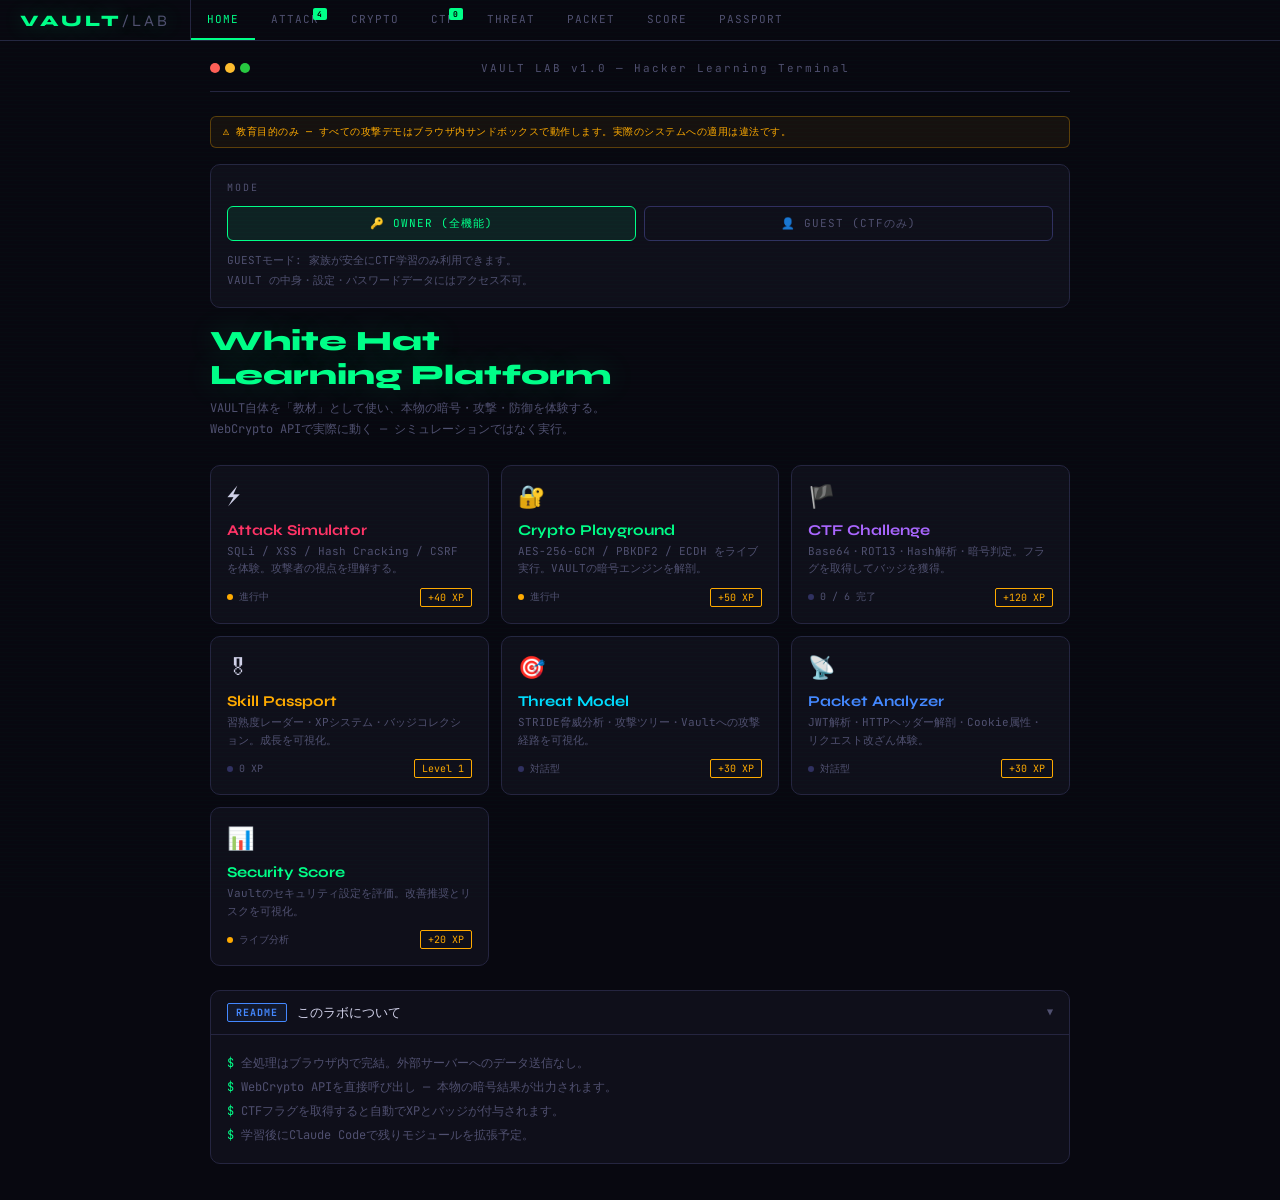
==== index.html @ 09a3bccf "fix: resolve infinite recursion in grantFlag caused by function hoisting" ====
﻿<!DOCTYPE html>
<html lang="ja">
<head>
<link rel="manifest" href="/manifest.json">
<link rel="apple-touch-icon" href="/icons/icon-192.png">
<meta charset="UTF-8">
<meta name="viewport" content="width=device-width,initial-scale=1,user-scalable=no">
<meta name="apple-mobile-web-app-capable" content="yes">
<meta name="apple-mobile-web-app-status-bar-style" content="black-translucent">
<meta name="theme-color" content="#080810">
<link rel="preconnect" href="https://fonts.googleapis.com">
<link href="https://fonts.googleapis.com/css2?family=JetBrains+Mono:wght@300;400;500;700&family=Syne:wght@400;700;800&display=swap" rel="stylesheet">
<title>VAULT LAB</title>
<style>
/* ── RESET & VARS ── */
:root{
  --bg:#080810;--surface:#0f0f1a;--surface2:#151525;--surface3:#1c1c30;
  --border:#252540;--border2:#303060;
  --green:#00ff88;--green2:#00cc66;--green-dim:rgba(0,255,136,.08);
  --red:#ff3366;--red2:#cc2244;--red-dim:rgba(255,51,102,.08);
  --amber:#ffaa00;--amber-dim:rgba(255,170,0,.08);
  --blue:#4488ff;--blue-dim:rgba(68,136,255,.08);
  --purple:#aa66ff;--purple-dim:rgba(170,102,255,.08);
  --cyan:#00ddff;--cyan-dim:rgba(0,221,255,.08);
  --text:#d0d0e8;--muted:#505070;--dim:#303050;
  --mono:'JetBrains Mono',monospace;--display:'Syne',sans-serif;
  --r:6px;--r2:10px;
}
*{box-sizing:border-box;margin:0;padding:0;-webkit-tap-highlight-color:transparent}
html{scroll-behavior:smooth}
body{background:var(--bg);color:var(--text);font-family:var(--mono);font-size:13px;min-height:100vh;overflow-x:hidden}

/* scanline overlay */
body::after{content:'';position:fixed;inset:0;background:repeating-linear-gradient(0deg,transparent,transparent 3px,rgba(0,255,136,.015) 3px,rgba(0,255,136,.015) 4px);pointer-events:none;z-index:9998}

/* ── NAV ── */
.nav{display:flex;align-items:center;gap:0;padding:0;border-bottom:1px solid var(--border);position:sticky;top:0;background:var(--bg);z-index:100;overflow-x:auto}
.nav-logo{font-family:var(--display);font-size:16px;font-weight:800;color:var(--green);letter-spacing:3px;padding:0 20px;white-space:nowrap;text-shadow:0 0 20px rgba(0,255,136,.3)}
.nav-sep{width:1px;height:40px;background:var(--border);flex-shrink:0}
.nav-tab{padding:12px 16px;font-family:var(--mono);font-size:11px;letter-spacing:1px;color:var(--muted);border:none;background:none;cursor:pointer;white-space:nowrap;border-bottom:2px solid transparent;transition:all .2s;position:relative}
.nav-tab:hover{color:var(--text)}
.nav-tab.active{color:var(--green);border-bottom-color:var(--green)}
.nav-tab .badge{position:absolute;top:8px;right:8px;background:var(--green);color:#000;font-size:8px;padding:1px 4px;border-radius:2px;font-weight:700}

/* ── LAYOUT ── */
.page{display:none;min-height:calc(100vh - 41px);animation:fadeIn .2s ease}
.page.active{display:block}
@keyframes fadeIn{from{opacity:0;transform:translateY(6px)}to{opacity:1;transform:translateY(0)}}
.container{max-width:900px;margin:0 auto;padding:20px}

/* ── TERMINAL HEADER ── */
.term-header{display:flex;align-items:center;gap:10px;margin-bottom:24px;padding-bottom:16px;border-bottom:1px solid var(--border)}
.term-dots{display:flex;gap:5px}.term-dots span{width:10px;height:10px;border-radius:50%}
.term-dots .r{background:#ff5f57}.term-dots .y{background:#febc2e}.term-dots .g{background:#28c840}
.term-title{font-size:11px;color:var(--muted);letter-spacing:2px;flex:1;text-align:center}

/* ── MODULE CARD ── */
.mod-grid{display:grid;grid-template-columns:repeat(auto-fit,minmax(260px,1fr));gap:12px;margin-bottom:24px}
.mod-card{background:var(--surface);border:1px solid var(--border);border-radius:var(--r2);padding:16px;cursor:pointer;transition:all .25s;position:relative;overflow:hidden}
.mod-card::before{content:'';position:absolute;inset:0;opacity:0;transition:opacity .25s}
.mod-card:hover{border-color:var(--border2);transform:translateY(-1px)}
.mod-card:hover::before{opacity:1}
.mod-card.green::before{background:var(--green-dim)}
.mod-card.red::before{background:var(--red-dim)}
.mod-card.amber::before{background:var(--amber-dim)}
.mod-card.blue::before{background:var(--blue-dim)}
.mod-card.purple::before{background:var(--purple-dim)}
.mod-card.cyan::before{background:var(--cyan-dim)}
.mod-card-icon{font-size:22px;margin-bottom:10px}
.mod-card-title{font-family:var(--display);font-size:15px;font-weight:700;margin-bottom:4px}
.mod-card.green .mod-card-title{color:var(--green)}
.mod-card.red .mod-card-title{color:var(--red)}
.mod-card.amber .mod-card-title{color:var(--amber)}
.mod-card.blue .mod-card-title{color:var(--blue)}
.mod-card.purple .mod-card-title{color:var(--purple)}
.mod-card.cyan .mod-card-title{color:var(--cyan)}
.mod-card-sub{font-size:11px;color:var(--muted);line-height:1.6}
.mod-status{display:flex;align-items:center;gap:6px;margin-top:10px;font-size:10px;color:var(--muted)}
.mod-dot{width:6px;height:6px;border-radius:50%;background:var(--border2)}
.mod-dot.done{background:var(--green);box-shadow:0 0 6px var(--green)}
.mod-dot.active{background:var(--amber);animation:blink 1s infinite}
@keyframes blink{0%,100%{opacity:1}50%{opacity:.3}}
.xp-badge{margin-left:auto;font-size:10px;color:var(--amber);border:1px solid var(--amber);padding:2px 7px;border-radius:2px}

/* ── SECTION ── */
.section{background:var(--surface);border:1px solid var(--border);border-radius:var(--r2);margin-bottom:16px;overflow:hidden}
.section-header{padding:12px 16px;border-bottom:1px solid var(--border);display:flex;align-items:center;gap:10px;cursor:pointer;user-select:none}
.section-tag{font-size:10px;padding:2px 8px;border-radius:2px;letter-spacing:1px;font-weight:700}
.tag-attack{background:var(--red-dim);color:var(--red);border:1px solid var(--red)}
.tag-crypto{background:var(--green-dim);color:var(--green);border:1px solid var(--green)}
.tag-ctf{background:var(--purple-dim);color:var(--purple);border:1px solid var(--purple)}
.tag-info{background:var(--blue-dim);color:var(--blue);border:1px solid var(--blue)}
.section-title{font-size:13px;font-weight:500;flex:1}
.section-arrow{color:var(--muted);transition:transform .2s;font-size:10px}
.section-body{padding:16px;display:none}
.section-body.open{display:block}

/* ── INPUTS ── */
.field{margin-bottom:14px}
.field label{display:block;font-size:10px;color:var(--muted);letter-spacing:2px;margin-bottom:6px}
input[type=text],input[type=password],textarea,select{
  width:100%;background:var(--surface2);border:1px solid var(--border);border-radius:var(--r);
  color:var(--text);font-family:var(--mono);font-size:12px;padding:10px 12px;outline:none;
  transition:border-color .2s;-webkit-appearance:none;resize:vertical
}
input:focus,textarea:focus,select:focus{border-color:var(--green)}
input[type=range]{width:100%;-webkit-appearance:none;height:3px;background:var(--border2);border-radius:2px;outline:none;cursor:pointer}
input[type=range]::-webkit-slider-thumb{-webkit-appearance:none;width:14px;height:14px;background:var(--green);border-radius:50%;cursor:pointer;box-shadow:0 0 6px rgba(0,255,136,.4)}

/* ── BUTTONS ── */
.btn{display:inline-flex;align-items:center;gap:7px;padding:9px 16px;border:1px solid;border-radius:var(--r);font-family:var(--mono);font-size:11px;letter-spacing:1px;cursor:pointer;transition:all .2s;white-space:nowrap}
.btn:active{transform:scale(.97)}
.btn-green{background:var(--green-dim);border-color:var(--green);color:var(--green)}
.btn-green:hover{background:var(--green);color:#000}
.btn-red{background:var(--red-dim);border-color:var(--red);color:var(--red)}
.btn-red:hover{background:var(--red);color:#fff}
.btn-amber{background:var(--amber-dim);border-color:var(--amber);color:var(--amber)}
.btn-amber:hover{background:var(--amber);color:#000}
.btn-blue{background:var(--blue-dim);border-color:var(--blue);color:var(--blue)}
.btn-blue:hover{background:var(--blue);color:#fff}
.btn-purple{background:var(--purple-dim);border-color:var(--purple);color:var(--purple)}
.btn-purple:hover{background:var(--purple);color:#fff}
.btn-ghost{background:none;border-color:var(--border2);color:var(--muted)}
.btn-ghost:hover{border-color:var(--text);color:var(--text)}
.btn-row{display:flex;gap:8px;flex-wrap:wrap;margin-top:12px}

/* ── OUTPUT TERMINAL ── */
.term-out{background:var(--bg);border:1px solid var(--border);border-radius:var(--r);padding:14px;font-size:12px;line-height:1.8;min-height:60px;word-break:break-all;white-space:pre-wrap}
.term-out .ok{color:var(--green)}
.term-out .err{color:var(--red)}
.term-out .warn{color:var(--amber)}
.term-out .info{color:var(--blue)}
.term-out .dim{color:var(--muted)}
.term-out .hl{color:var(--cyan)}
.cursor{display:inline-block;width:8px;height:13px;background:var(--green);animation:cur .7s infinite}
@keyframes cur{0%,49%{opacity:1}50%,100%{opacity:0}}

/* ── CODE DISPLAY ── */
.code-block{background:var(--bg);border:1px solid var(--border);border-radius:var(--r);padding:12px;font-size:11px;line-height:1.7;overflow-x:auto;position:relative}
.code-block pre{white-space:pre-wrap;word-break:break-all}
.code-copy{position:absolute;top:8px;right:8px;background:var(--surface2);border:1px solid var(--border);color:var(--muted);font-size:10px;padding:3px 8px;border-radius:3px;cursor:pointer;font-family:var(--mono)}
.code-copy:hover{color:var(--green);border-color:var(--green)}

/* ── COMPARISON ── */
.compare-grid{display:grid;grid-template-columns:1fr 1fr;gap:10px}
.compare-pane{background:var(--bg);border:1px solid var(--border);border-radius:var(--r);padding:12px}
.compare-label{font-size:10px;letter-spacing:2px;margin-bottom:8px;font-weight:700}
.pane-vuln .compare-label{color:var(--red)}
.pane-safe .compare-label{color:var(--green)}

/* ── STRENGTH BARS ── */
.strength-row{display:flex;align-items:center;gap:10px;margin:6px 0}
.strength-name{font-size:10px;color:var(--muted);width:80px;letter-spacing:1px;flex-shrink:0}
.strength-bar-bg{flex:1;height:6px;background:var(--border);border-radius:3px;overflow:hidden}
.strength-bar-fill{height:100%;border-radius:3px;transition:width .5s ease}
.strength-val{font-size:10px;width:50px;text-align:right}

/* ── PROGRESS ── */
.progress-wrap{margin:10px 0}
.progress-bg{height:4px;background:var(--border);border-radius:2px;overflow:hidden}
.progress-fill{height:100%;background:var(--green);border-radius:2px;transition:width .4s ease;box-shadow:0 0 8px rgba(0,255,136,.4)}
.progress-info{display:flex;justify-content:space-between;font-size:10px;color:var(--muted);margin-top:4px}

/* ── FLAG DISPLAY ── */
.flag-box{background:var(--green-dim);border:1px solid var(--green);border-radius:var(--r);padding:12px 16px;margin-top:12px;display:none;animation:flagPop .3s ease}
@keyframes flagPop{from{transform:scale(.95);opacity:0}to{transform:scale(1);opacity:1}}
.flag-box.show{display:flex;align-items:center;gap:10px}
.flag-icon{font-size:20px}
.flag-text{flex:1}
.flag-code{font-size:13px;color:var(--green);font-weight:700;letter-spacing:1px}
.flag-sub{font-size:10px;color:var(--muted);margin-top:2px}
.xp-pop{font-size:12px;color:var(--amber);border:1px solid var(--amber);padding:4px 10px;border-radius:var(--r);white-space:nowrap}

/* ── SKILL PASSPORT ── */
.passport{background:var(--surface);border:1px solid var(--border);border-radius:var(--r2);padding:20px}
.xp-display{display:flex;align-items:center;gap:16px;margin-bottom:20px}
.level-badge{width:56px;height:56px;border-radius:50%;background:var(--surface2);border:2px solid var(--green);display:flex;align-items:center;justify-content:center;font-size:20px;flex-shrink:0;box-shadow:0 0 16px rgba(0,255,136,.2)}
.xp-info{flex:1}
.level-name{font-family:var(--display);font-size:18px;font-weight:700;color:var(--green)}
.xp-num{font-size:11px;color:var(--muted);margin-top:2px}
.radar-container{display:flex;justify-content:center;margin:16px 0}
.badge-grid{display:grid;grid-template-columns:repeat(auto-fill,minmax(70px,1fr));gap:8px;margin-top:16px}
.badge-item{background:var(--surface2);border:1px solid var(--border);border-radius:var(--r);padding:10px 6px;text-align:center;transition:all .2s}
.badge-item.earned{border-color:var(--amber)}
.badge-item.earned:hover{background:var(--amber-dim)}
.badge-icon{font-size:20px;margin-bottom:4px;filter:grayscale(1);transition:filter .2s}
.badge-item.earned .badge-icon{filter:none}
.badge-name{font-size:9px;color:var(--muted);letter-spacing:.5px}
.badge-item.earned .badge-name{color:var(--amber)}

/* ── SLIDER ROW ── */
.slider-row{display:flex;align-items:center;gap:10px;margin:10px 0}
.slider-lbl{font-size:11px;color:var(--muted);white-space:nowrap;width:100px}
.slider-val{font-size:12px;color:var(--green);width:60px;text-align:right}

/* ── SPLIT DEMO ── */
.split-demo{display:grid;grid-template-columns:1fr 1fr;gap:10px;margin:10px 0}
.demo-pane{background:var(--bg);border:1px solid;border-radius:var(--r);padding:14px}
.demo-pane.evil{border-color:var(--red)}
.demo-pane.safe{border-color:var(--green)}
.demo-pane-title{font-size:10px;letter-spacing:2px;margin-bottom:10px;font-weight:700}
.demo-pane.evil .demo-pane-title{color:var(--red)}
.demo-pane.safe .demo-pane-title{color:var(--green)}

/* ── TABS INSIDE PAGE ── */
.inner-tabs{display:flex;gap:4px;margin-bottom:16px;border-bottom:1px solid var(--border);overflow-x:auto}
.inner-tab{padding:8px 14px;font-size:11px;letter-spacing:1px;color:var(--muted);border:none;background:none;cursor:pointer;border-bottom:2px solid transparent;white-space:nowrap}
.inner-tab.active{color:var(--green);border-bottom-color:var(--green)}
.inner-panel{display:none}
.inner-panel.active{display:block;animation:fadeIn .15s ease}

/* ── MISC ── */
.warn-banner{background:rgba(255,170,0,.06);border:1px solid rgba(255,170,0,.3);border-radius:var(--r);padding:8px 12px;font-size:10px;color:var(--amber);letter-spacing:.5px;margin-bottom:16px}
.divider{height:1px;background:var(--border);margin:16px 0}
.mono-val{font-family:var(--mono);font-size:11px;color:var(--cyan);background:var(--surface2);border:1px solid var(--border);padding:4px 8px;border-radius:3px;word-break:break-all;line-height:1.6}
.label-row{display:flex;align-items:baseline;gap:8px;margin:6px 0}
.label-key{font-size:10px;color:var(--muted);width:100px;flex-shrink:0;letter-spacing:1px}
.label-val{flex:1}
@media(max-width:600px){
  .compare-grid,.split-demo{grid-template-columns:1fr}
  .mod-grid{grid-template-columns:1fr}
  .nav-logo{font-size:14px;padding:0 12px}
  .nav-tab{padding:12px 10px;font-size:10px}
}


/* ── BOTTOM NAV (Mobile-first, TASK 2) ── */
:root{
  --nav-h: 56px;
  --bottom-nav-h: calc(56px + env(safe-area-inset-bottom));
}
body { padding-bottom: var(--bottom-nav-h); }

/* Top nav: hidden on mobile, shown on desktop */
.top-nav{
  display:none;
}
@media(min-width:700px){
  .top-nav{
    display:flex;align-items:center;gap:0;padding:0;
    border-bottom:1px solid var(--border);
    position:sticky;top:0;background:var(--bg);z-index:100;overflow-x:auto;
  }
  body { padding-bottom: 0; }
  .bottom-nav { display:none !important; }
}

/* Bottom nav: always visible on mobile */
.bottom-nav{
  position:fixed;bottom:0;left:0;right:0;
  background:var(--surface);
  border-top:1px solid var(--border);
  display:flex;align-items:stretch;
  height:var(--bottom-nav-h);
  padding-bottom:env(safe-area-inset-bottom);
  z-index:200;
  -webkit-backdrop-filter:blur(12px);
  backdrop-filter:blur(12px);
}
.bottom-nav-item{
  flex:1;display:flex;flex-direction:column;align-items:center;
  justify-content:center;gap:2px;
  border:none;background:none;cursor:pointer;
  color:var(--muted);font-family:var(--mono);font-size:8.5px;
  letter-spacing:.5px;padding:6px 2px;
  transition:color .18s;position:relative;
  -webkit-tap-highlight-color:transparent;
  min-width:0;
}
.bottom-nav-item .bni-icon{font-size:18px;line-height:1;transition:transform .18s}
.bottom-nav-item.active{color:var(--green)}
.bottom-nav-item.active .bni-icon{transform:scale(1.15)}
.bottom-nav-item .bni-badge{
  position:absolute;top:4px;right:calc(50% - 14px);
  background:var(--green);color:#000;font-size:7px;font-weight:700;
  padding:1px 3px;border-radius:2px;display:none;
}
.bottom-nav-item .bni-badge.show{display:block}
/* Active indicator bar on top of item */
.bottom-nav-item::before{
  content:'';position:absolute;top:0;left:20%;right:20%;
  height:2px;background:var(--green);border-radius:0 0 2px 2px;
  transform:scaleX(0);transition:transform .18s;
}
.bottom-nav-item.active::before{transform:scaleX(1)}

/* page needs top padding adjustment */
.page{min-height:calc(100vh - var(--bottom-nav-h));}
@media(min-width:700px){
  .page{min-height:calc(100vh - 41px);}
}

/* Swipe hint shimmer on first load */
@keyframes swipeHint{
  0%{transform:translateX(0);opacity:.7}
  50%{transform:translateX(-6px);opacity:1}
  100%{transform:translateX(0);opacity:.7}
}
</style>
</head>

<body>

<!-- TOP NAV (desktop) -->
<nav class="top-nav" id="top-nav">
  <div class="nav-logo">VAULT<span style="color:var(--muted);font-weight:400">/LAB</span></div>
  <div class="nav-sep" style="width:1px;height:40px;background:var(--border);flex-shrink:0"></div>
  <button class="nav-tab active" onclick="gotoPage('home',this)">HOME</button>
  <button class="nav-tab" onclick="gotoPage('attack',this)">ATTACK<span class="badge">4</span></button>
  <button class="nav-tab" onclick="gotoPage('crypto',this)">CRYPTO</button>
  <button class="nav-tab" onclick="gotoPage('ctf',this)">CTF<span class="badge" id="ctf-badge-count-top">0</span></button>
  <button class="nav-tab" onclick="gotoPage('threat',this)">THREAT</button>
  <button class="nav-tab" onclick="gotoPage('packet',this)">PACKET</button>
  <button class="nav-tab" onclick="gotoPage('dashboard',this)">SCORE</button>
  <button class="nav-tab" onclick="gotoPage('passport',this)">PASSPORT</button>
</nav>

<!-- PAGES (all lab pages) -->

<!-- ═══════════ HOME ═══════════ -->
<div class="page active" id="page-home">
<div class="container">
  <div class="term-header"><div class="term-dots"><span class="r"></span><span class="y"></span><span class="g"></span></div><span class="term-title">VAULT LAB v1.0 — Hacker Learning Terminal</span></div>
  <div class="warn-banner">⚠ 教育目的のみ — すべての攻撃デモはブラウザ内サンドボックスで動作します。実際のシステムへの適用は違法です。</div>

  <div style="margin-bottom:24px">
    <div style="font-family:var(--display);font-size:28px;font-weight:800;color:var(--green);margin-bottom:6px;text-shadow:0 0 30px rgba(0,255,136,.2)">White Hat<br>Learning Platform</div>
    <div style="font-size:12px;color:var(--muted);line-height:1.8">VAULT自体を「教材」として使い、本物の暗号・攻撃・防御を体験する。<br>WebCrypto APIで実際に動く — シミュレーションではなく実行。</div>
  </div>

  <div class="mod-grid">
    <div class="mod-card red" onclick="showPage('attack',document.querySelector('[onclick*=attack]'))">
      <div class="mod-card-icon">⚡</div>
      <div class="mod-card-title">Attack Simulator</div>
      <div class="mod-card-sub">SQLi / XSS / Hash Cracking / CSRF を体験。攻撃者の視点を理解する。</div>
      <div class="mod-status"><div class="mod-dot active"></div>進行中 <div class="xp-badge">+40 XP</div></div>
    </div>
    <div class="mod-card green" onclick="showPage('crypto',document.querySelector('[onclick*=crypto]'))">
      <div class="mod-card-icon">🔐</div>
      <div class="mod-card-title">Crypto Playground</div>
      <div class="mod-card-sub">AES-256-GCM / PBKDF2 / ECDH をライブ実行。VAULTの暗号エンジンを解剖。</div>
      <div class="mod-status"><div class="mod-dot active"></div>進行中 <div class="xp-badge">+50 XP</div></div>
    </div>
    <div class="mod-card purple" onclick="showPage('ctf',document.querySelector('[onclick*=ctf]'))">
      <div class="mod-card-icon">🏴</div>
      <div class="mod-card-title">CTF Challenge</div>
      <div class="mod-card-sub">Base64・ROT13・Hash解析・暗号判定。フラグを取得してバッジを獲得。</div>
      <div class="mod-status"><div class="mod-dot"></div><span id="home-ctf-status">0 / 6 完了</span><div class="xp-badge">+120 XP</div></div>
    </div>
    <div class="mod-card amber" onclick="showPage('passport',document.querySelector('[onclick*=passport]'))">
      <div class="mod-card-icon">🎖</div>
      <div class="mod-card-title">Skill Passport</div>
      <div class="mod-card-sub">習熟度レーダー・XPシステム・バッジコレクション。成長を可視化。</div>
      <div class="mod-status"><div class="mod-dot"></div><span id="home-xp">0 XP</span><div class="xp-badge">Level <span id="home-level">1</span></div></div>
    </div>
    <div class="mod-card cyan" onclick="showPage('threat',document.querySelector('[onclick*=threat]'))">
      <div class="mod-card-icon">🎯</div>
      <div class="mod-card-title">Threat Model</div>
      <div class="mod-card-sub">STRIDE脅威分析・攻撃ツリー・Vaultへの攻撃経路を可視化。</div>
      <div class="mod-status"><div class="mod-dot"></div>対話型<div class="xp-badge">+30 XP</div></div>
    </div>
    <div class="mod-card blue" onclick="showPage('packet',document.querySelector('[onclick*=packet]'))">
      <div class="mod-card-icon">📡</div>
      <div class="mod-card-title">Packet Analyzer</div>
      <div class="mod-card-sub">JWT解析・HTTPヘッダー解剖・Cookie属性・リクエスト改ざん体験。</div>
      <div class="mod-status"><div class="mod-dot"></div>対話型<div class="xp-badge">+30 XP</div></div>
    </div>
    <div class="mod-card green" onclick="showPage('dashboard',document.querySelector('[onclick*=dashboard]'))">
      <div class="mod-card-icon">📊</div>
      <div class="mod-card-title">Security Score</div>
      <div class="mod-card-sub">Vaultのセキュリティ設定を評価。改善推奨とリスクを可視化。</div>
      <div class="mod-status"><div class="mod-dot active"></div>ライブ分析<div class="xp-badge">+20 XP</div></div>
    </div>
  </div>

  <div class="section">
    <div class="section-header" onclick="toggleSection(this)">
      <span class="section-tag tag-info">README</span>
      <span class="section-title">このラボについて</span>
      <span class="section-arrow">▼</span>
    </div>
    <div class="section-body open" style="display:block">
      <div style="font-size:12px;color:var(--muted);line-height:2">
        <span style="color:var(--green)">$</span> 全処理はブラウザ内で完結。外部サーバーへのデータ送信なし。<br>
        <span style="color:var(--green)">$</span> WebCrypto APIを直接呼び出し — 本物の暗号結果が出力されます。<br>
        <span style="color:var(--green)">$</span> CTFフラグを取得すると自動でXPとバッジが付与されます。<br>
        <span style="color:var(--green)">$</span> 学習後にClaude Codeで残りモジュールを拡張予定。
      </div>
    </div>
  </div>
</div>
</div>

<!-- ═══════════ ATTACK SIMULATOR ═══════════ -->
<div class="page" id="page-attack">
<div class="container">
  <div class="term-header"><div class="term-dots"><span class="r"></span><span class="y"></span><span class="g"></span></div><span class="term-title">Attack Simulator — 攻撃者の視点を体験する</span></div>
  <div class="warn-banner">⚠ 教育目的のみ。ブラウザ内サンドボックスで動作。実際のシステムへの適用は違法です。</div>

  <div class="inner-tabs">
    <button class="inner-tab active" onclick="switchInner('attack','sqli',this)">① SQLi</button>
    <button class="inner-tab" onclick="switchInner('attack','xss',this)">② XSS</button>
    <button class="inner-tab" onclick="switchInner('attack','hash',this)">③ Hash Crack</button>
    <button class="inner-tab" onclick="switchInner('attack','csrf',this)">④ CSRF</button>
  </div>

  <!-- SQLi -->
  <div class="inner-panel active" id="attack-sqli">
    <div class="section">
      <div class="section-header" onclick="toggleSection(this)">
        <span class="section-tag tag-attack">SQLi</span>
        <span class="section-title">SQL インジェクション体験</span>
        <span class="section-arrow">▼</span>
      </div>
      <div class="section-body open" style="display:block">
        <div style="font-size:11px;color:var(--muted);margin-bottom:14px;line-height:1.8">
          脆弱なログインフォーム。ユーザー名に特殊な文字列を入力するとSQLクエリを操作できます。<br>
          試してみる: <code style="color:var(--red)">admin' --</code> または <code style="color:var(--red)">' OR '1'='1</code>
        </div>
        <div class="compare-grid">
          <div>
            <div class="field"><label>USERNAME</label><input type="text" id="sqli-user" placeholder="admin" oninput="updateSqliQuery()"></div>
            <div class="field"><label>PASSWORD</label><input type="password" id="sqli-pass" placeholder="password" oninput="updateSqliQuery()"></div>
            <div class="btn-row">
              <button class="btn btn-red" onclick="sqliLogin()">→ ログイン試行</button>
              <button class="btn btn-ghost" onclick="sqliReset()">RESET</button>
            </div>
          </div>
          <div>
            <div class="field"><label>生成されるSQLクエリ（リアルタイム）</label>
            <div class="code-block"><pre id="sqli-query-display" style="color:var(--text)">SELECT * FROM users WHERE<br>  username = '<span id="sqli-q-user" style="color:var(--amber)">admin</span>'<br>  AND password = '<span id="sqli-q-pass" style="color:var(--muted)">*****</span>'</pre></div>
            </div>
          </div>
        </div>
        <div class="term-out" id="sqli-out"><span class="dim">// ログイン試行を待っています...</span></div>
        <div id="sqli-flag" class="flag-box">
          <div class="flag-icon">🏴</div>
          <div class="flag-text"><div class="flag-code">FLAG-SQLI-001</div><div class="flag-sub">SQL インジェクション基礎を習得</div></div>
          <div class="xp-pop">+20 XP</div>
        </div>
        <div class="divider"></div>
        <div style="font-size:11px;color:var(--muted);margin-bottom:10px">⬇ 防御版: プリペアドステートメント</div>
        <div class="code-block">
          <pre><span style="color:var(--blue)">// ❌ 脆弱なコード</span>
query = <span style="color:var(--red)">"SELECT * FROM users WHERE username = '" + input + "'"</span>

<span style="color:var(--green)">// ✅ 安全なコード (プリペアドステートメント)</span>
stmt = db.prepare(<span style="color:var(--green)">"SELECT * FROM users WHERE username = ?"</span>)
stmt.execute([input])  <span style="color:var(--muted)">// inputはデータとして扱われる</span></pre>
          <button class="code-copy" onclick="copyCode(this)">COPY</button>
        </div>
      </div>
    </div>
  </div>

  <!-- XSS -->
  <div class="inner-panel" id="attack-xss">
    <div class="section">
      <div class="section-header" onclick="toggleSection(this)">
        <span class="section-tag tag-attack">XSS</span>
        <span class="section-title">クロスサイトスクリプティング体験</span>
        <span class="section-arrow">▼</span>
      </div>
      <div class="section-body open" style="display:block">
        <div style="font-size:11px;color:var(--muted);margin-bottom:14px;line-height:1.8">
          コメント欄にHTMLタグやJavaScriptを入力してみましょう。<br>
          試してみる: <code style="color:var(--red)">&lt;script&gt;alert('XSS')&lt;/script&gt;</code> または <code style="color:var(--red)">&lt;img src=x onerror="alert(1)"&gt;</code>
        </div>
        <div class="compare-grid">
          <div class="compare-pane pane-vuln">
            <div class="compare-label">❌ 脆弱 (innerHTML)</div>
            <textarea id="xss-input" rows="3" placeholder="コメントを入力..." oninput="updateXss()" style="margin-bottom:8px"></textarea>
            <div style="font-size:10px;color:var(--muted);margin-bottom:6px">レンダリング結果:</div>
            <div id="xss-vuln-out" style="background:var(--bg);border:1px solid var(--red);border-radius:var(--r);padding:10px;min-height:40px;font-size:12px"></div>
          </div>
          <div class="compare-pane pane-safe">
            <div class="compare-label">✅ 安全 (textContent)</div>
            <div style="height:80px;display:flex;align-items:center;justify-content:center;color:var(--muted);font-size:11px">← 同じ入力を使用</div>
            <div style="font-size:10px;color:var(--muted);margin-bottom:6px">レンダリング結果:</div>
            <div id="xss-safe-out" style="background:var(--bg);border:1px solid var(--green);border-radius:var(--r);padding:10px;min-height:40px;font-size:12px;word-break:break-all"></div>
          </div>
        </div>
        <div class="term-out" id="xss-out" style="margin-top:12px"><span class="dim">// 入力を待っています...</span></div>
        <div id="xss-flag" class="flag-box">
          <div class="flag-icon">🏴</div>
          <div class="flag-text"><div class="flag-code">FLAG-XSS-001</div><div class="flag-sub">XSS攻撃と防御の違いを理解</div></div>
          <div class="xp-pop">+20 XP</div>
        </div>
        <div class="divider"></div>
        <div class="code-block">
          <pre><span style="color:var(--red)">// ❌ 脆弱: ユーザー入力をそのままHTMLに挿入</span>
element.innerHTML = userInput

<span style="color:var(--green)">// ✅ 安全: テキストとして扱う</span>
element.textContent = userInput

<span style="color:var(--green)">// ✅ または DOMPurify でサニタイズ</span>
element.innerHTML = DOMPurify.sanitize(userInput)</pre>
          <button class="code-copy" onclick="copyCode(this)">COPY</button>
        </div>
      </div>
    </div>
  </div>

  <!-- Hash Crack -->
  <div class="inner-panel" id="attack-hash">
    <div class="section">
      <div class="section-header" onclick="toggleSection(this)">
        <span class="section-tag tag-attack">HASH</span>
        <span class="section-title">パスワードハッシュ強度比較</span>
        <span class="section-arrow">▼</span>
      </div>
      <div class="section-body open" style="display:block">
        <div style="font-size:11px;color:var(--muted);margin-bottom:14px;line-height:1.8">
          同じパスワードを異なるアルゴリズムでハッシュ化。攻撃者が解析するのにかかる時間を比較します。
        </div>
        <div class="field"><label>テスト用パスワード</label><input type="text" id="hash-pw" value="password123" oninput="hashAll()"></div>
        <div id="hash-results">
          <div class="strength-row"><div class="strength-name">MD5</div><div class="strength-bar-bg"><div class="strength-bar-fill" id="bar-md5" style="width:2%;background:var(--red)"></div></div><div class="strength-val" id="time-md5" style="color:var(--red)">即座</div></div>
          <div class="strength-row"><div class="strength-name">SHA-1</div><div class="strength-bar-bg"><div class="strength-bar-fill" id="bar-sha1" style="width:4%;background:var(--red)"></div></div><div class="strength-val" id="time-sha1" style="color:var(--red)">即座</div></div>
          <div class="strength-row"><div class="strength-name">SHA-256</div><div class="strength-bar-bg"><div class="strength-bar-fill" id="bar-sha256" style="width:8%;background:var(--amber)"></div></div><div class="strength-val" id="time-sha256" style="color:var(--amber)">数秒</div></div>
          <div class="strength-row"><div class="strength-name">PBKDF2×1K</div><div class="strength-bar-bg"><div class="strength-bar-fill" id="bar-pbkdf2low" style="width:25%;background:var(--amber)"></div></div><div class="strength-val" id="time-pbkdf2low" style="color:var(--amber)">分</div></div>
          <div class="strength-row"><div class="strength-name">PBKDF2×200K</div><div class="strength-bar-bg"><div class="strength-bar-fill" id="bar-pbkdf2" style="width:85%;background:var(--green)"></div></div><div class="strength-val" id="time-pbkdf2" style="color:var(--green)">年単位</div></div>
        </div>
        <div class="btn-row"><button class="btn btn-amber" onclick="hashAll()">▶ ハッシュを生成・計測</button></div>
        <div class="term-out" id="hash-out" style="margin-top:12px"><span class="dim">// 「ハッシュを生成」をクリック...</span></div>
        <div id="hash-flag" class="flag-box">
          <div class="flag-icon">🏴</div>
          <div class="flag-text"><div class="flag-code">FLAG-HASH-001</div><div class="flag-sub">ハッシュアルゴリズムの強度を理解</div></div>
          <div class="xp-pop">+20 XP</div>
        </div>
      </div>
    </div>
  </div>

  <!-- CSRF -->
  <div class="inner-panel" id="attack-csrf">
    <div class="section">
      <div class="section-header" onclick="toggleSection(this)">
        <span class="section-tag tag-attack">CSRF</span>
        <span class="section-title">クロスサイトリクエストフォージェリ</span>
        <span class="section-arrow">▼</span>
      </div>
      <div class="section-body open" style="display:block">
        <div style="font-size:11px;color:var(--muted);margin-bottom:14px;line-height:1.8">
          CSRFトークンなし: 悪意あるサイトからのリクエストがそのまま処理される。<br>
          CSRFトークンあり: 正規のリクエストのみを受け付ける。
        </div>
        <div style="display:flex;align-items:center;gap:10px;margin-bottom:14px;flex-wrap:wrap">
          <span style="font-size:11px;color:var(--muted)">CSRFトークン保護:</span>
          <div style="display:flex;gap:8px">
            <button class="btn btn-ghost" id="csrf-toggle-off" onclick="setCsrf(false)" style="border-color:var(--red);color:var(--red)">❌ OFF</button>
            <button class="btn btn-ghost" id="csrf-toggle-on" onclick="setCsrf(true)">✅ ON</button>
          </div>
          <div id="csrf-token-display" style="font-size:10px;color:var(--muted)"></div>
        </div>
        <div class="split-demo">
          <div class="demo-pane safe">
            <div class="demo-pane-title">✅ 正規サイト (vault.app)</div>
            <div style="font-size:11px;color:var(--muted);margin-bottom:10px">ログイン済みユーザーとして送金リクエスト</div>
            <input type="text" id="csrf-amount" value="1000" style="margin-bottom:8px">
            <button class="btn btn-green" onclick="csrfLegit()" style="width:100%">送金 ¥<span id="csrf-amt-label">1000</span></button>
          </div>
          <div class="demo-pane evil">
            <div class="demo-pane-title">⚡ 攻撃者サイト (evil.com)</div>
            <div style="font-size:11px;color:var(--muted);margin-bottom:10px">あなたを騙して送金させようとする</div>
            <div class="code-block" style="margin-bottom:8px"><pre style="font-size:10px">&lt;form action="vault.app/transfer"
      method="POST"&gt;
  &lt;input name="amount" value="99999"&gt;
  &lt;!-- 自動送信スクリプト --&gt;
&lt;/form&gt;</pre></div>
            <button class="btn btn-red" onclick="csrfAttack()" style="width:100%">攻撃を実行</button>
          </div>
        </div>
        <div class="term-out" id="csrf-out" style="margin-top:12px"><span class="dim">// アクションを待っています...</span></div>
        <div id="csrf-flag" class="flag-box">
          <div class="flag-icon">🏴</div>
          <div class="flag-text"><div class="flag-code">FLAG-CSRF-001</div><div class="flag-sub">CSRF攻撃と防御メカニズムを理解</div></div>
          <div class="xp-pop">+20 XP</div>
        </div>
      </div>
    </div>
  </div>

</div><!-- /container -->
</div><!-- /page-attack -->

<!-- ═══════════ CRYPTO PLAYGROUND ═══════════ -->
<div class="page" id="page-crypto">
<div class="container">
  <div class="term-header"><div class="term-dots"><span class="r"></span><span class="y"></span><span class="g"></span></div><span class="term-title">Crypto Playground — WebCrypto API ライブ実行</span></div>

  <div class="inner-tabs">
    <button class="inner-tab active" onclick="switchInner('crypto','aes',this)">AES-256-GCM</button>
    <button class="inner-tab" onclick="switchInner('crypto','pbkdf2',this)">PBKDF2</button>
    <button class="inner-tab" onclick="switchInner('crypto','ecdh',this)">ECDH</button>
    <button class="inner-tab" onclick="switchInner('crypto','random',this)">乱数品質</button>
    <button class="inner-tab" onclick="switchInner('crypto','lab',this)">暗号ラボ</button>
  </div>

  <!-- AES -->
  <div class="inner-panel active" id="crypto-aes">
    <div class="section">
      <div class="section-header" onclick="toggleSection(this)">
        <span class="section-tag tag-crypto">AES-256-GCM</span>
        <span class="section-title">暗号化・復号をライブ実行</span>
        <span class="section-arrow">▼</span>
      </div>
      <div class="section-body open" style="display:block">
        <div style="font-size:11px;color:var(--muted);margin-bottom:14px;line-height:1.8">
          VAULTがパスワードデータを保護するのと同じアルゴリズム。ブラウザ内で実際に暗号化が走ります。
        </div>
        <div class="field"><label>平文テキスト</label><input type="text" id="aes-plain" value="my-secret-password-123"></div>
        <div class="field"><label>暗号化キー (パスワード)</label><input type="text" id="aes-key" value="my-master-password"></div>
        <div class="btn-row">
          <button class="btn btn-green" onclick="aesEncrypt()">🔒 暗号化</button>
          <button class="btn btn-blue" onclick="aesDecrypt()">🔓 復号</button>
          <button class="btn btn-red" onclick="aesTamper()">⚡ 改ざん攻撃</button>
        </div>
        <div style="margin-top:14px">
          <div class="label-row"><div class="label-key">SALT (16B)</div><div class="label-val mono-val" id="aes-salt">—</div></div>
          <div class="label-row"><div class="label-key">IV (12B)</div><div class="label-val mono-val" id="aes-iv">—</div></div>
          <div class="label-row"><div class="label-key">CIPHERTEXT</div><div class="label-val mono-val" id="aes-ct">—</div></div>
          <div class="label-row"><div class="label-key">AUTH TAG</div><div class="label-val mono-val" id="aes-tag">—</div></div>
        </div>
        <div class="term-out" id="aes-out" style="margin-top:12px"><span class="dim">// 「暗号化」をクリックして実行...</span></div>
      </div>
    </div>
    <div class="section">
      <div class="section-header" onclick="toggleSection(this)">
        <span class="section-tag tag-info">原理</span>
        <span class="section-title">なぜ改ざんが検知できるのか</span>
        <span class="section-arrow">▼</span>
      </div>
      <div class="section-body open" style="display:block">
        <div style="font-size:12px;color:var(--muted);line-height:2">
          <span style="color:var(--green)">GCM</span> (Galois/Counter Mode) は暗号化と同時に<span style="color:var(--cyan)">認証タグ</span>を生成します。<br>
          暗号文の1ビットでも変わると、タグが一致しなくなり復号が失敗します。<br>
          これにより<span style="color:var(--green)">機密性</span>と<span style="color:var(--green)">完全性</span>を同時に保証します。
        </div>
        <div style="display:grid;grid-template-columns:repeat(3,1fr);gap:8px;margin-top:12px">
          <div style="background:var(--bg);border:1px solid var(--border);border-radius:var(--r);padding:10px;text-align:center">
            <div style="font-size:18px;margin-bottom:4px">🔑</div>
            <div style="font-size:10px;color:var(--green);font-weight:700">Key</div>
            <div style="font-size:9px;color:var(--muted);margin-top:2px">PBKDF2で<br>マスターPWから生成</div>
          </div>
          <div style="background:var(--bg);border:1px solid var(--border);border-radius:var(--r);padding:10px;text-align:center">
            <div style="font-size:18px;margin-bottom:4px">🎲</div>
            <div style="font-size:10px;color:var(--cyan);font-weight:700">IV (nonce)</div>
            <div style="font-size:9px;color:var(--muted);margin-top:2px">毎回ランダム<br>再利用禁止</div>
          </div>
          <div style="background:var(--bg);border:1px solid var(--border);border-radius:var(--r);padding:10px;text-align:center">
            <div style="font-size:18px;margin-bottom:4px">🏷</div>
            <div style="font-size:10px;color:var(--amber);font-weight:700">Auth Tag</div>
            <div style="font-size:9px;color:var(--muted);margin-top:2px">改ざん検知<br>128bit</div>
          </div>
        </div>
      </div>
    </div>
  </div>

  <!-- PBKDF2 -->
  <div class="inner-panel" id="crypto-pbkdf2">
    <div class="section">
      <div class="section-header" onclick="toggleSection(this)">
        <span class="section-tag tag-crypto">PBKDF2</span>
        <span class="section-title">鍵導出関数 — 反復回数と処理時間</span>
        <span class="section-arrow">▼</span>
      </div>
      <div class="section-body open" style="display:block">
        <div style="font-size:11px;color:var(--muted);margin-bottom:14px;line-height:1.8">
          反復回数を増やすと処理時間が線形に増加。ブルートフォース攻撃のコストも同様に増加します。
        </div>
        <div class="field"><label>パスワード</label><input type="text" id="pbkdf2-pw" value="my-password"></div>
        <div class="slider-row">
          <div class="slider-lbl">反復回数</div>
          <input type="range" id="pbkdf2-iter" min="1000" max="500000" step="1000" value="200000" oninput="updatePbkdf2Slider()">
          <div class="slider-val" id="pbkdf2-iter-val">200,000</div>
        </div>
        <div class="btn-row"><button class="btn btn-green" onclick="runPbkdf2()">▶ 実行して計測</button></div>
        <div class="term-out" id="pbkdf2-out" style="margin-top:12px"><span class="dim">// 反復回数を選択して実行...</span></div>
        <div class="divider"></div>
        <div style="font-size:11px;color:var(--muted);margin-bottom:10px">攻撃者のGPU（RTX 4090換算）での解析時間推定</div>
        <div id="gpu-estimate" style="font-size:12px;line-height:2;color:var(--muted)">// 実行後に表示</div>
      </div>
    </div>
  </div>

  <!-- ECDH -->
  <div class="inner-panel" id="crypto-ecdh">
    <div class="section">
      <div class="section-header" onclick="toggleSection(this)">
        <span class="section-tag tag-crypto">ECDH</span>
        <span class="section-title">楕円曲線ディフィーヘルマン鍵交換</span>
        <span class="section-arrow">▼</span>
      </div>
      <div class="section-body open" style="display:block">
        <div style="font-size:11px;color:var(--muted);margin-bottom:14px;line-height:1.8">
          アリスとボブがそれぞれ鍵ペアを生成し、公開鍵を交換するだけで同じ共有秘密を得られます。
        </div>
        <div class="split-demo">
          <div class="demo-pane safe" style="border-color:var(--blue)">
            <div class="demo-pane-title" style="color:var(--blue)">👩 ALICE</div>
            <div class="label-row"><div class="label-key" style="width:70px">公開鍵</div><div class="mono-val" id="alice-pub" style="font-size:9px">未生成</div></div>
            <div class="label-row"><div class="label-key" style="width:70px">共有秘密</div><div class="mono-val" id="alice-shared" style="font-size:9px;color:var(--green)">—</div></div>
          </div>
          <div class="demo-pane evil" style="border-color:var(--purple)">
            <div class="demo-pane-title" style="color:var(--purple)">👨 BOB</div>
            <div class="label-row"><div class="label-key" style="width:70px">公開鍵</div><div class="mono-val" id="bob-pub" style="font-size:9px">未生成</div></div>
            <div class="label-row"><div class="label-key" style="width:70px">共有秘密</div><div class="mono-val" id="bob-shared" style="font-size:9px;color:var(--green)">—</div></div>
          </div>
        </div>
        <div class="btn-row">
          <button class="btn btn-blue" onclick="generateEcdh()">① 鍵ペア生成</button>
          <button class="btn btn-purple" onclick="deriveEcdh()">② 共有秘密を導出</button>
        </div>
        <div class="term-out" id="ecdh-out" style="margin-top:12px"><span class="dim">// 「鍵ペア生成」から開始...</span></div>
      </div>
    </div>
  </div>

  <!-- RANDOM -->
  <div class="inner-panel" id="crypto-random">
    <div class="section">
      <div class="section-header" onclick="toggleSection(this)">
        <span class="section-tag tag-crypto">RNG</span>
        <span class="section-title">乱数品質 — Math.random() vs crypto.getRandomValues()</span>
        <span class="section-arrow">▼</span>
      </div>
      <div class="section-body open" style="display:block">
        <div style="font-size:11px;color:var(--muted);margin-bottom:14px;line-height:1.8">
          Math.random()は予測可能な疑似乱数。パスワード生成には絶対に使ってはいけません。
        </div>
        <div class="btn-row"><button class="btn btn-green" onclick="rngTest()">▶ 1000個生成して比較</button></div>
        <div class="compare-grid" style="margin-top:14px">
          <div class="compare-pane pane-vuln">
            <div class="compare-label">❌ Math.random()</div>
            <canvas id="canvas-bad" width="200" height="150" style="width:100%;height:auto;background:var(--bg);border-radius:3px"></canvas>
            <div style="font-size:10px;color:var(--muted);margin-top:6px" id="rng-bad-score">分布スコア: —</div>
          </div>
          <div class="compare-pane pane-safe">
            <div class="compare-label">✅ crypto.getRandomValues()</div>
            <canvas id="canvas-good" width="200" height="150" style="width:100%;height:auto;background:var(--bg);border-radius:3px"></canvas>
            <div style="font-size:10px;color:var(--muted);margin-top:6px" id="rng-good-score">分布スコア: —</div>
          </div>
        </div>
        <div class="term-out" id="rng-out" style="margin-top:12px"><span class="dim">// ボタンをクリックして比較...</span></div>
      </div>
    </div>
  </div>

  <!-- 暗号ラボ -->
  <div class="inner-panel" id="crypto-lab">
    <div class="section">
      <div class="section-header" onclick="toggleSection(this)">
        <span class="section-tag tag-crypto">暗号ラボ</span>
        <span class="section-title">遊んで学ぶ暗号の仕組み — 5つのミニゲーム</span>
        <span class="section-arrow">▼</span>
      </div>
      <div class="section-body open" style="display:block">
        <div style="font-size:11px;color:var(--muted);margin-bottom:14px;line-height:1.8">
          上のAES/PBKDF2/ECDH/乱数品質が「実際に動くAPI」を見るデモなら、こちらは「なぜそう動くのか」を手を動かして体で理解するための別ページ集です。
        </div>
        <div style="display:grid;grid-template-columns:repeat(auto-fill,minmax(150px,1fr));gap:8px">
          <a href="crypto-vault-games/caesar.html" style="background:var(--bg);border:1px solid var(--border);border-radius:var(--r);padding:10px;text-align:center;text-decoration:none;color:inherit;display:block">
            <div style="font-size:18px;margin-bottom:4px">🔤</div>
            <div style="font-size:10px;color:var(--green);font-weight:700">シーザー暗号</div>
            <div style="font-size:9px;color:var(--muted);margin-top:2px">スライドで解読</div>
          </a>
          <a href="crypto-vault-games/xor.html" style="background:var(--bg);border:1px solid var(--border);border-radius:var(--r);padding:10px;text-align:center;text-decoration:none;color:inherit;display:block">
            <div style="font-size:18px;margin-bottom:4px">⊕</div>
            <div style="font-size:10px;color:var(--cyan);font-weight:700">XOR暗号</div>
            <div style="font-size:9px;color:var(--muted);margin-top:2px">ビットの可視化</div>
          </a>
          <a href="crypto-vault-games/rsa-lock.html" style="background:var(--bg);border:1px solid var(--border);border-radius:var(--r);padding:10px;text-align:center;text-decoration:none;color:inherit;display:block">
            <div style="font-size:18px;margin-bottom:4px">🔒</div>
            <div style="font-size:10px;color:var(--blue);font-weight:700">南京錠パズル</div>
            <div style="font-size:9px;color:var(--muted);margin-top:2px">公開鍵暗号の直感</div>
          </a>
          <a href="crypto-vault-games/hash-avalanche.html" style="background:var(--bg);border:1px solid var(--border);border-radius:var(--r);padding:10px;text-align:center;text-decoration:none;color:inherit;display:block">
            <div style="font-size:18px;margin-bottom:4px">🏔</div>
            <div style="font-size:10px;color:var(--amber);font-weight:700">なだれ効果</div>
            <div style="font-size:9px;color:var(--muted);margin-top:2px">ハッシュ関数</div>
          </a>
          <a href="crypto-vault-games/bruteforce.html" style="background:var(--bg);border:1px solid var(--border);border-radius:var(--r);padding:10px;text-align:center;text-decoration:none;color:inherit;display:block">
            <div style="font-size:18px;margin-bottom:4px">🎯</div>
            <div style="font-size:10px;color:var(--purple);font-weight:700">総当たり攻撃</div>
            <div style="font-size:9px;color:var(--muted);margin-top:2px">文字数と時間</div>
          </a>
        </div>
        <div class="btn-row" style="margin-top:14px">
          <a class="btn btn-green" href="crypto-vault-games/hub.html" style="text-decoration:none;display:inline-block">▶ 暗号ラボを開く</a>
        </div>
      </div>
    </div>
  </div>

</div>
</div>

<!-- ═══════════ CTF ═══════════ -->
<div class="page" id="page-ctf">
<div class="container">
  <div class="term-header"><div class="term-dots"><span class="r"></span><span class="y"></span><span class="g"></span></div><span class="term-title">CTF Challenge — フラグを取得してバッジを獲得</span></div>

  <div style="display:flex;align-items:center;gap:12px;margin-bottom:20px;flex-wrap:wrap">
    <div style="font-size:12px;color:var(--muted)">進捗:</div>
    <div class="progress-wrap" style="flex:1;min-width:200px;margin:0">
      <div class="progress-bg"><div class="progress-fill" id="ctf-progress-fill" style="width:0%"></div></div>
      <div class="progress-info"><span id="ctf-progress-text">0 / 6 クリア</span><span id="ctf-total-xp">0 XP</span></div>
    </div>
  </div>

  <!-- C1: Base64 -->
  <div class="section" id="ctf-s1">
    <div class="section-header" onclick="toggleSection(this)">
      <span class="section-tag tag-ctf">BEGINNER #1</span>
      <span class="section-title">Base64 デコード</span>
      <span class="section-arrow">▼</span>
      <span id="ctf-s1-done" style="font-size:10px;color:var(--green);display:none">✓ DONE</span>
    </div>
    <div class="section-body open" style="display:block">
      <div style="font-size:11px;color:var(--muted);margin-bottom:14px;line-height:1.8">
        以下のBase64文字列をデコードしてフラグを見つけてください。<br>
        ヒント: <code style="color:var(--cyan)">atob()</code> または <code style="color:var(--cyan)">Buffer.from(str, 'base64').toString()</code>
      </div>
      <div class="mono-val" style="margin-bottom:12px;font-size:13px">RkxBRy1CNjRERUMtMDAx</div>
      <div class="btn-row" style="margin-bottom:12px">
        <button class="btn btn-purple" onclick="ctfReveal('c1')">🔍 ブラウザコンソールで実行</button>
        <button class="btn btn-ghost" onclick="ctfHint('c1')">? ヒント</button>
      </div>
      <div class="code-block" id="ctf-c1-hint" style="display:none"><pre>// ブラウザのConsoleで試してみよう:
atob("RkxBRy1CNjRERUMtMDAx")</pre></div>
      <div class="field" style="margin-top:10px"><label>フラグを入力 (FLAG-XXXXXX-001 形式)</label>
        <div style="display:flex;gap:8px"><input type="text" id="ctf-c1-input" placeholder="FLAG-..."><button class="btn btn-purple" onclick="ctfSubmit('c1','FLAG-B64DEC-001')">SUBMIT</button></div>
      </div>
      <div class="term-out" id="ctf-c1-out"><span class="dim">// フラグを入力してSUBMIT...</span></div>
      <div id="ctf-c1-flag" class="flag-box">
        <div class="flag-icon">🏴</div>
        <div class="flag-text"><div class="flag-code">FLAG-B64DEC-001</div><div class="flag-sub">Base64エンコーディングをマスター</div></div>
        <div class="xp-pop">+15 XP</div>
      </div>
    </div>
  </div>

  <!-- C2: ROT13 -->
  <div class="section" id="ctf-s2">
    <div class="section-header" onclick="toggleSection(this)">
      <span class="section-tag tag-ctf">BEGINNER #2</span>
      <span class="section-title">ROT13 解読</span>
      <span class="section-arrow">▼</span>
      <span id="ctf-s2-done" style="font-size:10px;color:var(--green);display:none">✓ DONE</span>
    </div>
    <div class="section-body" style="display:none">
      <div style="font-size:11px;color:var(--muted);margin-bottom:14px;line-height:1.8">
        以下のROT13エンコードされた文字列を解読してください。
      </div>
      <div class="mono-val" style="margin-bottom:12px;font-size:13px">SYNt-EBG13-002</div>
      <div class="field">
        <label>ROT13デコーダー (入力するとライブ変換)</label>
        <input type="text" id="rot13-input" placeholder="文字列を入力..." oninput="liveRot13()">
        <div class="mono-val" id="rot13-output" style="margin-top:6px;color:var(--cyan)">—</div>
      </div>
      <div class="field" style="margin-top:10px"><label>フラグを入力</label>
        <div style="display:flex;gap:8px"><input type="text" id="ctf-c2-input" placeholder="FLAG-..."><button class="btn btn-purple" onclick="ctfSubmit('c2','FLAG-ROT13-002')">SUBMIT</button></div>
      </div>
      <div class="term-out" id="ctf-c2-out"><span class="dim">// ROT13を解読してフラグを入力...</span></div>
      <div id="ctf-c2-flag" class="flag-box">
        <div class="flag-icon">🏴</div>
        <div class="flag-text"><div class="flag-code">FLAG-ROT13-002</div><div class="flag-sub">古典暗号の弱点を理解</div></div>
        <div class="xp-pop">+15 XP</div>
      </div>
    </div>
  </div>

  <!-- C3: Hash識別 -->
  <div class="section" id="ctf-s3">
    <div class="section-header" onclick="toggleSection(this)">
      <span class="section-tag tag-ctf">INTERMEDIATE #3</span>
      <span class="section-title">ハッシュアルゴリズム識別</span>
      <span class="section-arrow">▼</span>
      <span id="ctf-s3-done" style="font-size:10px;color:var(--green);display:none">✓ DONE</span>
    </div>
    <div class="section-body" style="display:none">
      <div style="font-size:11px;color:var(--muted);margin-bottom:14px;line-height:1.8">
        以下のハッシュ値のアルゴリズムを特定してください。長さとフォーマットがヒントです。
      </div>
      <div id="hash-quiz-display" style="margin-bottom:14px"></div>
      <button class="btn btn-amber" onclick="generateHashQuiz()" style="margin-bottom:14px">🎲 新しい問題を生成</button>
      <div class="field"><label>アルゴリズムを選択</label>
        <select id="hash-quiz-answer">
          <option value="">-- 選択 --</option>
          <option value="MD5">MD5 (128bit / 32文字)</option>
          <option value="SHA-1">SHA-1 (160bit / 40文字)</option>
          <option value="SHA-256">SHA-256 (256bit / 64文字)</option>
          <option value="SHA-512">SHA-512 (512bit / 128文字)</option>
        </select>
      </div>
      <div class="btn-row"><button class="btn btn-purple" onclick="checkHashQuiz()">回答する</button></div>
      <div class="term-out" id="ctf-c3-out"><span class="dim">// 問題を生成して回答...</span></div>
      <div id="ctf-c3-flag" class="flag-box">
        <div class="flag-icon">🏴</div>
        <div class="flag-text"><div class="flag-code">FLAG-HASH-ID-003</div><div class="flag-sub">ハッシュアルゴリズム識別をマスター</div></div>
        <div class="xp-pop">+20 XP</div>
      </div>
    </div>
  </div>

  <!-- C4: JWT -->
  <div class="section" id="ctf-s4">
    <div class="section-header" onclick="toggleSection(this)">
      <span class="section-tag tag-ctf">INTERMEDIATE #4</span>
      <span class="section-title">JWT トークン解析</span>
      <span class="section-arrow">▼</span>
      <span id="ctf-s4-done" style="font-size:10px;color:var(--green);display:none">✓ DONE</span>
    </div>
    <div class="section-body" style="display:none">
      <div style="font-size:11px;color:var(--muted);margin-bottom:14px;line-height:1.8">
        以下のJWTトークンを解析し、隠されたフラグを見つけてください。
      </div>
      <div class="mono-val" style="margin-bottom:12px;font-size:11px;word-break:break-all" id="jwt-token-display"></div>
      <div class="btn-row" style="margin-bottom:12px">
        <button class="btn btn-amber" onclick="decodeJwt()">🔍 JWTをデコード</button>
        <button class="btn btn-red" onclick="jwtNoneAttack()">⚡ alg:none 攻撃</button>
      </div>
      <div id="jwt-decoded" style="display:none;margin-bottom:12px">
        <div class="label-row"><div class="label-key">HEADER</div><div class="mono-val" id="jwt-header-out" style="font-size:11px"></div></div>
        <div class="label-row"><div class="label-key">PAYLOAD</div><div class="mono-val" id="jwt-payload-out" style="font-size:11px;color:var(--cyan)"></div></div>
        <div class="label-row"><div class="label-key">SIGNATURE</div><div class="mono-val" id="jwt-sig-out" style="font-size:11px;color:var(--muted)"></div></div>
      </div>
      <div class="term-out" id="ctf-c4-out"><span class="dim">// JWTをデコードしてフラグを探す...</span></div>
      <div class="field" style="margin-top:10px"><label>フラグを入力</label>
        <div style="display:flex;gap:8px"><input type="text" id="ctf-c4-input" placeholder="FLAG-..."><button class="btn btn-purple" onclick="ctfSubmit('c4','FLAG-JWT-DEC-004')">SUBMIT</button></div>
      </div>
      <div id="ctf-c4-flag" class="flag-box">
        <div class="flag-icon">🏴</div>
        <div class="flag-text"><div class="flag-code">FLAG-JWT-DEC-004</div><div class="flag-sub">JWT構造と脆弱性を理解</div></div>
        <div class="xp-pop">+25 XP</div>
      </div>
    </div>
  </div>

  <!-- C5: AES解析 -->
  <div class="section" id="ctf-s5">
    <div class="section-header" onclick="toggleSection(this)">
      <span class="section-tag tag-ctf">EXPERT #5</span>
      <span class="section-title">暗号文の雪崩効果を観察</span>
      <span class="section-arrow">▼</span>
      <span id="ctf-s5-done" style="font-size:10px;color:var(--green);display:none">✓ DONE</span>
    </div>
    <div class="section-body" style="display:none">
      <div style="font-size:11px;color:var(--muted);margin-bottom:14px;line-height:1.8">
        平文の1文字を変えると暗号文がどれほど変化するか（雪崩効果）を観察してください。<br>
        2つの暗号文のビット差異率が50%以上ならフラグが取得できます。
      </div>
      <div class="compare-grid">
        <div class="field"><label>平文A</label><input type="text" id="avalanche-a" value="Hello World!" oninput="avalancheTest()"></div>
        <div class="field"><label>平文B (1文字だけ変える)</label><input type="text" id="avalanche-b" value="Hello World?" oninput="avalancheTest()"></div>
      </div>
      <div class="btn-row"><button class="btn btn-green" onclick="avalancheTest()">▶ 暗号化して比較</button></div>
      <div style="margin-top:14px">
        <div class="label-row"><div class="label-key">暗号文A</div><div class="mono-val" id="aval-ct-a" style="font-size:10px">—</div></div>
        <div class="label-row"><div class="label-key">暗号文B</div><div class="mono-val" id="aval-ct-b" style="font-size:10px">—</div></div>
        <div class="label-row"><div class="label-key">ビット差異</div><div class="mono-val" id="aval-diff" style="font-size:13px;color:var(--amber)">—</div></div>
      </div>
      <div class="term-out" id="ctf-c5-out"><span class="dim">// 平文を入力して比較実行...</span></div>
      <div id="ctf-c5-flag" class="flag-box">
        <div class="flag-icon">🏴</div>
        <div class="flag-text"><div class="flag-code">FLAG-AVALANCHE-005</div><div class="flag-sub">雪崩効果と暗号強度の関係を理解</div></div>
        <div class="xp-pop">+25 XP</div>
      </div>
    </div>
  </div>

  <!-- C6: HIBP k-Anonymity -->
  <div class="section" id="ctf-s6">
    <div class="section-header" onclick="toggleSection(this)">
      <span class="section-tag tag-ctf">EXPERT #6</span>
      <span class="section-title">k-Anonymity の実装を理解する</span>
      <span class="section-arrow">▼</span>
      <span id="ctf-s6-done" style="font-size:10px;color:var(--green);display:none">✓ DONE</span>
    </div>
    <div class="section-body" style="display:none">
      <div style="font-size:11px;color:var(--muted);margin-bottom:14px;line-height:1.8">
        HIBP (Have I Been Pwned) はパスワードの先頭5文字のSHA-1ハッシュだけを送信します。<br>
        サーバーは全体のハッシュを知らない — これが k-Anonymity です。<br>
        以下の実装を完成させ、プライバシーを守りながら漏洩チェックしてください。
      </div>
      <div class="field"><label>チェックするパスワード</label><input type="text" id="hibp-pw" value="password123"></div>
      <div class="btn-row"><button class="btn btn-green" onclick="hibpDemo()">▶ k-Anonymityデモ実行</button></div>
      <div style="margin-top:12px">
        <div class="label-row"><div class="label-key">SHA-1 全体</div><div class="mono-val" id="hibp-full-hash" style="font-size:10px">—</div></div>
        <div class="label-row"><div class="label-key">送信する部分</div><div class="mono-val" id="hibp-prefix" style="font-size:13px;color:var(--red)">—</div></div>
        <div class="label-row"><div class="label-key">端末内で照合</div><div class="mono-val" id="hibp-suffix" style="font-size:13px;color:var(--green)">—</div></div>
      </div>
      <div class="term-out" id="ctf-c6-out"><span class="dim">// デモを実行してk-Anonymityを体験...</span></div>
      <div id="ctf-c6-flag" class="flag-box">
        <div class="flag-icon">🏴</div>
        <div class="flag-text"><div class="flag-code">FLAG-KANON-006</div><div class="flag-sub">プライバシー保護プロトコルを理解</div></div>
        <div class="xp-pop">+20 XP</div>
      </div>
    </div>
  </div>

</div>
</div>

<!-- ═══════════ THREAT MODEL ═══════════ -->
<div class="page" id="page-threat">
<div class="container">
  <div class="term-header"><div class="term-dots"><span class="r"></span><span class="y"></span><span class="g"></span></div><span class="term-title">Threat Model — Vaultへの攻撃経路を可視化</span></div>
  <div class="warn-banner">⚠ 教育目的。実際のVaultはこれらの脅威に対して対策済みです。</div>

  <div class="inner-tabs">
    <button class="inner-tab active" onclick="switchInner('threat','stride',this)">STRIDE分析</button>
    <button class="inner-tab" onclick="switchInner('threat','tree',this)">攻撃ツリー</button>
    <button class="inner-tab" onclick="switchInner('threat','checker',this)">設定チェック</button>
  </div>

  <!-- STRIDE -->
  <div class="inner-panel active" id="threat-stride">
    <div class="section">
      <div class="section-header" onclick="toggleSection(this)">
        <span class="section-tag" style="background:var(--cyan-dim);color:var(--cyan);border:1px solid var(--cyan)">STRIDE</span>
        <span class="section-title">脅威カテゴリ別リスク分析</span>
        <span class="section-arrow">▼</span>
      </div>
      <div class="section-body open" style="display:block">
        <div style="font-size:11px;color:var(--muted);margin-bottom:16px;line-height:1.8">
          MicrosoftのSTRIDEモデルでVaultの各コンポーネントを分析。<br>各カードをクリックすると詳細と対策が表示されます。
        </div>
        <div id="stride-grid" style="display:grid;grid-template-columns:repeat(auto-fit,minmax(200px,1fr));gap:10px;margin-bottom:16px"></div>
        <div id="stride-detail" class="term-out"><span class="dim">// 上のカードをクリックして詳細を表示...</span></div>
      </div>
    </div>
  </div>

  <!-- ATTACK TREE -->
  <div class="inner-panel" id="threat-tree">
    <div class="section">
      <div class="section-header" onclick="toggleSection(this)">
        <span class="section-tag" style="background:var(--red-dim);color:var(--red);border:1px solid var(--red)">TREE</span>
        <span class="section-title">攻撃ツリー — マスターパスワード奪取経路</span>
        <span class="section-arrow">▼</span>
      </div>
      <div class="section-body open" style="display:block">
        <div style="font-size:11px;color:var(--muted);margin-bottom:14px;line-height:1.8">
          攻撃者がVaultのマスターパスワードを入手しようとする場合の経路ツリー。<br>ノードをクリックすると対策と難易度が表示されます。
        </div>
        <div style="overflow-x:auto">
          <svg id="attack-tree-svg" width="800" height="440" viewBox="0 0 800 440" style="min-width:600px;width:100%;height:auto;font-family:var(--mono)"></svg>
        </div>
        <div id="tree-detail" class="term-out" style="margin-top:12px"><span class="dim">// ノードをクリックして攻撃手法の詳細を確認...</span></div>
      </div>
    </div>
  </div>

  <!-- CHECKER -->
  <div class="inner-panel" id="threat-checker">
    <div class="section">
      <div class="section-header" onclick="toggleSection(this)">
        <span class="section-tag" style="background:var(--green-dim);color:var(--green);border:1px solid var(--green)">CHECK</span>
        <span class="section-title">セキュリティ設定チェッカー</span>
        <span class="section-arrow">▼</span>
      </div>
      <div class="section-body open" style="display:block">
        <div style="font-size:11px;color:var(--muted);margin-bottom:16px;line-height:1.8">
          各設定をON/OFFすることで、防御できる攻撃ベクターが変化します。
        </div>
        <div id="checker-settings" style="margin-bottom:16px"></div>
        <div style="font-size:10px;color:var(--muted);letter-spacing:2px;margin-bottom:10px">防御されている攻撃ベクター</div>
        <div id="checker-vectors"></div>
        <div id="checker-score-row" style="margin-top:14px;padding:12px;background:var(--bg);border:1px solid var(--border);border-radius:var(--r);display:flex;align-items:center;gap:14px">
          <div style="font-size:32px;font-weight:700;font-family:var(--display)" id="checker-score-num">0</div>
          <div>
            <div style="font-size:11px;color:var(--muted)">セキュリティスコア</div>
            <div style="font-size:10px" id="checker-score-label">設定を調整してください</div>
          </div>
          <div style="margin-left:auto">
            <div class="progress-wrap" style="width:120px;margin:0">
              <div class="progress-bg"><div class="progress-fill" id="checker-score-bar" style="width:0%"></div></div>
            </div>
          </div>
        </div>
      </div>
    </div>
  </div>

</div>
</div>

<!-- ═══════════ PACKET ANALYZER ═══════════ -->
<div class="page" id="page-packet">
<div class="container">
  <div class="term-header"><div class="term-dots"><span class="r"></span><span class="y"></span><span class="g"></span></div><span class="term-title">Packet Analyzer — HTTPリクエストを解剖する</span></div>

  <div class="inner-tabs">
    <button class="inner-tab active" onclick="switchInner('packet','jwt',this)">JWT解析</button>
    <button class="inner-tab" onclick="switchInner('packet','headers',this)">HTTPヘッダー</button>
    <button class="inner-tab" onclick="switchInner('packet','cookie',this)">Cookie解析</button>
    <button class="inner-tab" onclick="switchInner('packet','request',this)">リクエスト改ざん</button>
  </div>

  <!-- JWT -->
  <div class="inner-panel active" id="packet-jwt">
    <div class="section">
      <div class="section-header" onclick="toggleSection(this)">
        <span class="section-tag tag-info">JWT</span>
        <span class="section-title">JWTトークン完全解析 + 脆弱性デモ</span>
        <span class="section-arrow">▼</span>
      </div>
      <div class="section-body open" style="display:block">
        <div style="font-size:11px;color:var(--muted);margin-bottom:14px">JWTをペーストまたはサンプルを使用</div>
        <div class="field">
          <label>JWT TOKEN</label>
          <textarea id="pa-jwt-input" rows="3" placeholder="eyJhbGciOiJIUzI1NiIsInR5cCI6IkpXVCJ9..."></textarea>
        </div>
        <div class="btn-row">
          <button class="btn btn-blue" onclick="paJwtDecode()">🔍 デコード</button>
          <button class="btn btn-ghost" onclick="paJwtLoadSample()">サンプルを読込</button>
          <button class="btn btn-red" onclick="paJwtNoneAtk()">⚡ alg:none攻撃</button>
          <button class="btn btn-amber" onclick="paJwtExpCheck()">⏰ 期限チェック</button>
        </div>
        <div id="pa-jwt-parts" style="display:none;margin-top:14px">
          <div style="display:grid;grid-template-columns:1fr 1fr 1fr;gap:8px;margin-bottom:10px">
            <div>
              <div style="font-size:9px;letter-spacing:2px;color:var(--red);margin-bottom:4px">HEADER</div>
              <div class="mono-val" id="pa-jwt-h" style="font-size:10px;min-height:50px"></div>
            </div>
            <div>
              <div style="font-size:9px;letter-spacing:2px;color:var(--cyan);margin-bottom:4px">PAYLOAD</div>
              <div class="mono-val" id="pa-jwt-p" style="font-size:10px;min-height:50px;color:var(--cyan)"></div>
            </div>
            <div>
              <div style="font-size:9px;letter-spacing:2px;color:var(--muted);margin-bottom:4px">SIGNATURE</div>
              <div class="mono-val" id="pa-jwt-s" style="font-size:10px;min-height:50px;color:var(--muted)"></div>
            </div>
          </div>
          <div id="pa-jwt-claims" style="margin-bottom:10px"></div>
        </div>
        <div class="term-out" id="pa-jwt-out"><span class="dim">// JWTを入力してデコード...</span></div>
        <div class="divider"></div>
        <div style="font-size:11px;color:var(--muted);line-height:2">
          <span style="color:var(--amber)">⚠ JWTは暗号化されていない</span> — Base64エンコードのみ。<br>
          誰でもペイロードを読める。秘密情報はペイロードに入れてはいけない。<br>
          <span style="color:var(--green)">保護されているのは改ざん検知のみ</span>（正しい署名鍵があれば）。
        </div>
      </div>
    </div>
  </div>

  <!-- HEADERS -->
  <div class="inner-panel" id="packet-headers">
    <div class="section">
      <div class="section-header" onclick="toggleSection(this)">
        <span class="section-tag tag-info">HEADERS</span>
        <span class="section-title">セキュリティHTTPヘッダー解析</span>
        <span class="section-arrow">▼</span>
      </div>
      <div class="section-body open" style="display:block">
        <div style="font-size:11px;color:var(--muted);margin-bottom:14px;line-height:1.8">
          セキュリティ関連HTTPヘッダーの役割と、設定漏れによる攻撃リスクを確認します。
        </div>
        <div id="headers-grid" style="margin-bottom:14px"></div>
        <div class="field">
          <label>カスタムヘッダーを解析</label>
          <textarea id="pa-headers-input" rows="5" placeholder="Content-Security-Policy: default-src 'self'
X-Frame-Options: DENY
Strict-Transport-Security: max-age=31536000
X-Content-Type-Options: nosniff"></textarea>
        </div>
        <div class="btn-row">
          <button class="btn btn-blue" onclick="analyzeHeaders()">🔍 解析</button>
          <button class="btn btn-ghost" onclick="paHeadersSample()">サンプル（安全）</button>
          <button class="btn btn-red" onclick="paHeadersVulnSample()">サンプル（危険）</button>
        </div>
        <div class="term-out" id="pa-headers-out" style="margin-top:12px"><span class="dim">// ヘッダーを入力して解析...</span></div>
      </div>
    </div>
  </div>

  <!-- COOKIE -->
  <div class="inner-panel" id="packet-cookie">
    <div class="section">
      <div class="section-header" onclick="toggleSection(this)">
        <span class="section-tag tag-info">COOKIE</span>
        <span class="section-title">Cookie属性セキュリティマトリクス</span>
        <span class="section-arrow">▼</span>
      </div>
      <div class="section-body open" style="display:block">
        <div style="font-size:11px;color:var(--muted);margin-bottom:16px;line-height:1.8">
          Cookie属性のON/OFFが防ぐ攻撃・通す攻撃を対話的に確認します。
        </div>
        <div style="display:flex;gap:12px;flex-wrap:wrap;margin-bottom:16px" id="cookie-flags"></div>
        <div id="cookie-matrix-table" style="overflow-x:auto"></div>
        <div class="term-out" id="pa-cookie-out" style="margin-top:12px"><span class="dim">// フラグを切り替えて攻撃への影響を確認...</span></div>
      </div>
    </div>
  </div>

  <!-- REQUEST TAMPERING -->
  <div class="inner-panel" id="packet-request">
    <div class="section">
      <div class="section-header" onclick="toggleSection(this)">
        <span class="section-tag tag-info">TAMPER</span>
        <span class="section-title">HTTPリクエスト改ざん体験</span>
        <span class="section-arrow">▼</span>
      </div>
      <div class="section-body open" style="display:block">
        <div style="font-size:11px;color:var(--muted);margin-bottom:14px;line-height:1.8">
          擬似的なAPIリクエストを編集して、サーバーがどう反応するか体験します。
        </div>
        <div class="compare-grid">
          <div>
            <div class="field"><label>METHOD</label>
              <select id="tamper-method"><option>GET</option><option selected>POST</option><option>PUT</option><option>DELETE</option></select>
            </div>
            <div class="field"><label>ENDPOINT</label>
              <input type="text" id="tamper-endpoint" value="/api/vault/entries">
            </div>
            <div class="field"><label>AUTHORIZATION HEADER</label>
              <input type="text" id="tamper-auth" value="Bearer eyJhbGciOiJIUzI1NiJ9...">
            </div>
            <div class="field"><label>REQUEST BODY (JSON)</label>
              <textarea id="tamper-body" rows="5">{"action": "read", "userId": "user-001", "role": "user"}</textarea>
            </div>
          </div>
          <div>
            <div style="font-size:10px;color:var(--muted);letter-spacing:2px;margin-bottom:8px">ATTACK VECTORS DETECTED</div>
            <div id="tamper-vectors" style="font-size:12px;line-height:2;color:var(--muted)">リクエストを解析中...</div>
            <div style="font-size:10px;color:var(--muted);letter-spacing:2px;margin:10px 0 6px">SERVER RESPONSE (simulated)</div>
            <div class="term-out" id="tamper-response" style="font-size:11px"><span class="dim">→ 送信ボタンで擬似レスポンスを表示</span></div>
          </div>
        </div>
        <div class="btn-row">
          <button class="btn btn-red" onclick="tamperSend()">→ 改ざんリクエスト送信</button>
          <button class="btn btn-ghost" onclick="tamperReset()">RESET</button>
          <button class="btn btn-amber" onclick="tamperPrivEsc()">⚡ 権限昇格を試みる</button>
        </div>
      </div>
    </div>
  </div>

</div>
</div>

<!-- ═══════════ SECURITY DASHBOARD ═══════════ -->
<div class="page" id="page-dashboard">
<div class="container">
  <div class="term-header"><div class="term-dots"><span class="r"></span><span class="y"></span><span class="g"></span></div><span class="term-title">Security Score — リアルタイムセキュリティ評価</span></div>

  <div style="display:grid;grid-template-columns:repeat(auto-fit,minmax(140px,1fr));gap:10px;margin-bottom:20px" id="score-cards"></div>

  <div class="section">
    <div class="section-header" onclick="toggleSection(this)">
      <span class="section-tag tag-crypto">SCORE</span>
      <span class="section-title">セキュリティスコア詳細</span>
      <span class="section-arrow">▼</span>
    </div>
    <div class="section-body open" style="display:block">
      <div style="display:flex;align-items:center;gap:20px;margin-bottom:20px;flex-wrap:wrap">
        <div style="position:relative;width:120px;height:120px;flex-shrink:0">
          <svg width="120" height="120" viewBox="0 0 120 120">
            <circle cx="60" cy="60" r="52" fill="none" stroke="var(--border)" stroke-width="8"/>
            <circle id="score-ring" cx="60" cy="60" r="52" fill="none" stroke="var(--green)" stroke-width="8"
              stroke-dasharray="326.7" stroke-dashoffset="326.7" stroke-linecap="round"
              transform="rotate(-90 60 60)" style="transition:stroke-dashoffset 1s ease"/>
            <text x="60" y="56" text-anchor="middle" fill="var(--text)" font-size="28" font-family="var(--display)" font-weight="700" id="score-number">0</text>
            <text x="60" y="72" text-anchor="middle" fill="var(--muted)" font-size="10" font-family="var(--mono)">/100</text>
          </svg>
        </div>
        <div style="flex:1">
          <div id="score-checklist" style="font-size:12px;line-height:2.2"></div>
        </div>
      </div>
      <div style="font-size:10px;color:var(--muted);letter-spacing:2px;margin-bottom:10px">改善推奨 (優先順位順)</div>
      <div id="score-recommendations"></div>
    </div>
  </div>

  <div class="section">
    <div class="section-header" onclick="toggleSection(this)">
      <span class="section-tag tag-info">HISTORY</span>
      <span class="section-title">30日間のセキュリティスコア推移</span>
      <span class="section-arrow">▼</span>
    </div>
    <div class="section-body open" style="display:block">
      <canvas id="score-chart" width="800" height="180" style="width:100%;height:auto"></canvas>
      <div id="score-events" style="margin-top:12px;font-size:12px;line-height:2"></div>
    </div>
  </div>

  <div class="section">
    <div class="section-header" onclick="toggleSection(this)">
      <span class="section-tag tag-crypto">COACH</span>
      <span class="section-title">Security Coach — リアルタイムパスワード強度分析</span>
      <span class="section-arrow">▼</span>
    </div>
    <div class="section-body open" style="display:block">
      <div class="field"><label>パスワードを入力（実際のPWは使わない）</label>
        <input type="text" id="coach-pw" placeholder="テスト用パスワード..." oninput="coachAnalyze()" autocomplete="off">
      </div>
      <div id="coach-strength-bars" style="margin:12px 0"></div>
      <div id="coach-analysis" class="term-out"><span class="dim">// パスワードを入力して解析...</span></div>
      <div id="coach-hibp-result" style="margin-top:10px;font-size:12px"></div>
      <div class="btn-row"><button class="btn btn-green" onclick="coachHibpCheck()">🔍 漏洩データベースで確認 (HIBP)</button></div>
    </div>
  </div>

  <!-- TASK 4: Security Timeline -->
  <div class="section" id="timeline-section">
    <div class="section-header" onclick="toggleSection(this)">
      <span class="section-tag tag-info">TIMELINE</span>
      <span class="section-title">Security Timeline — セキュリティアクション履歴</span>
      <span class="section-arrow">▼</span>
    </div>
    <div class="section-body open" style="display:block">
      <div style="display:flex;align-items:center;gap:10px;margin-bottom:14px;flex-wrap:wrap">
        <div style="font-size:11px;color:var(--muted)">期間:</div>
        <div style="display:flex;gap:4px">
          <button class="btn btn-ghost" style="padding:4px 10px;font-size:10px" onclick="tlFilter(7,this)">7日</button>
          <button class="btn btn-ghost" style="padding:4px 10px;font-size:10px;border-color:var(--green);color:var(--green)" onclick="tlFilter(30,this)" id="tl-active-filter">30日</button>
          <button class="btn btn-ghost" style="padding:4px 10px;font-size:10px" onclick="tlFilter(90,this)">90日</button>
          <button class="btn btn-ghost" style="padding:4px 10px;font-size:10px" onclick="tlFilter(0,this)">全期間</button>
        </div>
        <button class="btn btn-green" style="padding:4px 12px;font-size:10px;margin-left:auto" onclick="tlAddEvent()">＋ イベント追加</button>
      </div>
      <div id="timeline-list" style="position:relative;padding-left:20px"></div>
      <div id="timeline-empty" style="display:none;text-align:center;padding:30px;font-size:12px;color:var(--muted)">
        イベントがありません。セキュリティアクションを記録しましょう。
      </div>
      <!-- Add event form -->
      <div id="tl-add-form" style="display:none;margin-top:14px;background:var(--bg);border:1px solid var(--border);border-radius:var(--r);padding:14px">
        <div style="font-size:10px;color:var(--muted);letter-spacing:2px;margin-bottom:10px">NEW EVENT</div>
        <div style="display:grid;grid-template-columns:1fr 1fr;gap:8px;margin-bottom:8px">
          <div class="field" style="margin:0"><label>タイプ</label>
            <select id="tl-type">
              <option value="security_up">🟢 セキュリティ向上</option>
              <option value="warning">🟡 警告・注意</option>
              <option value="breach">🔴 漏洩・インシデント</option>
              <option value="config">🔵 設定変更</option>
              <option value="lab">🟣 LAB完了</option>
            </select>
          </div>
          <div class="field" style="margin:0"><label>スコア変化</label>
            <input type="number" id="tl-score-delta" value="5" min="-50" max="50">
          </div>
        </div>
        <div class="field" style="margin-bottom:8px"><label>説明</label>
          <input type="text" id="tl-desc" placeholder="生体認証を登録、パスワードを変更、など">
        </div>
        <div class="btn-row">
          <button class="btn btn-green" onclick="tlSaveEvent()">保存</button>
          <button class="btn btn-ghost" onclick="document.getElementById('tl-add-form').style.display='none'">キャンセル</button>
        </div>
      </div>
    </div>
  </div>

</div>
</div>

<!-- ═══════════ PASSPORT ═══════════ -->
<div class="page" id="page-passport">
<div class="container">
  <div class="term-header"><div class="term-dots"><span class="r"></span><span class="y"></span><span class="g"></span></div><span class="term-title">Skill Passport — あなたのホワイトハッカースキル</span></div>

  <div class="passport">
    <div class="xp-display">
      <div class="level-badge" id="pp-level-icon">🔰</div>
      <div class="xp-info">
        <div class="level-name" id="pp-level-name">Curious</div>
        <div class="xp-num" id="pp-xp-detail">0 XP — 次のレベルまで 200 XP</div>
        <div class="progress-wrap" style="margin-top:6px">
          <div class="progress-bg"><div class="progress-fill" id="pp-xp-bar" style="width:0%"></div></div>
        </div>
      </div>
    </div>

    <div class="radar-container">
      <svg id="radar-svg" width="280" height="260" viewBox="0 0 280 260">
        <g transform="translate(140,130)">
          <polygon id="radar-bg-5" points="" fill="none" stroke="rgba(255,255,255,.05)" stroke-width="0.5"/>
          <polygon id="radar-bg-4" points="" fill="none" stroke="rgba(255,255,255,.05)" stroke-width="0.5"/>
          <polygon id="radar-bg-3" points="" fill="none" stroke="rgba(255,255,255,.05)" stroke-width="0.5"/>
          <polygon id="radar-bg-2" points="" fill="none" stroke="rgba(255,255,255,.05)" stroke-width="0.5"/>
          <polygon id="radar-bg-1" points="" fill="none" stroke="rgba(255,255,255,.05)" stroke-width="0.5"/>
          <line id="rl0" x1="0" y1="0" x2="0" y2="-90" stroke="rgba(255,255,255,.08)" stroke-width="0.5"/>
          <line id="rl1" x1="0" y1="0" stroke="rgba(255,255,255,.08)" stroke-width="0.5"/>
          <line id="rl2" x1="0" y1="0" stroke="rgba(255,255,255,.08)" stroke-width="0.5"/>
          <line id="rl3" x1="0" y1="0" stroke="rgba(255,255,255,.08)" stroke-width="0.5"/>
          <line id="rl4" x1="0" y1="0" stroke="rgba(255,255,255,.08)" stroke-width="0.5"/>
          <polygon id="radar-fill" points="" fill="rgba(0,255,136,.12)" stroke="var(--green)" stroke-width="1.5"/>
          <text id="rt0" fill="var(--muted)" font-size="10" text-anchor="middle" dy="-95">暗号</text>
          <text id="rt1" fill="var(--muted)" font-size="10" text-anchor="start" dx="4">Web攻撃</text>
          <text id="rt2" fill="var(--muted)" font-size="10" text-anchor="start" dx="4">ツール</text>
          <text id="rt3" fill="var(--muted)" font-size="10" text-anchor="end" dx="-4">脅威分析</text>
          <text id="rt4" fill="var(--muted)" font-size="10" text-anchor="end" dx="-4">認証</text>
        </g>
      </svg>
    </div>

    <div style="font-size:10px;color:var(--muted);letter-spacing:2px;margin-bottom:10px">BADGES</div>
    <div class="badge-grid" id="badge-grid"></div>
  </div>

  <div style="margin-top:20px">
    <div style="font-size:10px;color:var(--muted);letter-spacing:2px;margin-bottom:12px">NEXT STEPS — 次に学ぶべきこと</div>
    <div id="roadmap-items"></div>
  </div>
</div>
</div>

<!-- ═══════════ SCRIPT ═══════════ -->


<!-- BOTTOM NAV (mobile, TASK 2) -->
<nav class="bottom-nav" id="bottom-nav" aria-label="メインナビゲーション">
  <button class="bottom-nav-item active" data-page="home" onclick="gotoPage('home',this)">
    <span class="bni-icon">🏠</span><span>HOME</span>
  </button>
  <button class="bottom-nav-item" data-page="attack" onclick="gotoPage('attack',this)">
    <span class="bni-icon">⚡</span><span>ATTACK</span>
    <span class="bni-badge" id="ctf-badge-count">0</span>
  </button>
  <button class="bottom-nav-item" data-page="crypto" onclick="gotoPage('crypto',this)">
    <span class="bni-icon">🔐</span><span>CRYPTO</span>
  </button>
  <button class="bottom-nav-item" data-page="ctf" onclick="gotoPage('ctf',this)">
    <span class="bni-icon">🏴</span><span>CTF</span>
    <span class="bni-badge" id="ctf-badge-count-bot">0</span>
  </button>
  <button class="bottom-nav-item" data-page="threat" onclick="gotoPage('threat',this)">
    <span class="bni-icon">🎯</span><span>THREAT</span>
  </button>
  <button class="bottom-nav-item" data-page="packet" onclick="gotoPage('packet',this)">
    <span class="bni-icon">📡</span><span>PACKET</span>
  </button>
  <button class="bottom-nav-item" data-page="dashboard" onclick="gotoPage('dashboard',this)">
    <span class="bni-icon">📊</span><span>SCORE</span>
  </button>
  <button class="bottom-nav-item" data-page="passport" onclick="gotoPage('passport',this)">
    <span class="bni-icon">🎖</span><span>PASS</span>
  </button>
</nav>

<script>
// ── UNIFIED NAV (replaces showPage, syncs top+bottom) ──────────────
function gotoPage(id, el) {
  // Hide all pages
  document.querySelectorAll('.page').forEach(p => p.classList.remove('active'));
  // Show target
  const pg = document.getElementById('page-' + id);
  if (pg) pg.classList.add('active');

  // Sync TOP nav
  document.querySelectorAll('.top-nav .nav-tab').forEach(t => t.classList.remove('active'));
  const topBtn = document.querySelector(`.top-nav .nav-tab[onclick*="'${id}'"]`);
  if (topBtn) topBtn.classList.add('active');

  // Sync BOTTOM nav
  document.querySelectorAll('.bottom-nav-item').forEach(t => t.classList.remove('active'));
  const botBtn = document.querySelector(`.bottom-nav-item[data-page="${id}"]`);
  if (botBtn) botBtn.classList.add('active');

  // Module callbacks
  if (id === 'passport') updatePassport();
  if (id === 'dashboard') initDashboard();

  // Scroll to top smoothly
  window.scrollTo({top: 0, behavior: 'smooth'});
}

// Keep old showPage working (called from onclick in pages)
function showPage(id, el) { gotoPage(id, el); }

// ── CTF BADGE COUNT SYNC ───────────────────────────────────────────
function updateCtfBadge() {
  const done = Object.keys(state.flags).filter(k => k.startsWith('c')).length;
  ['ctf-badge-count','ctf-badge-count-top','ctf-badge-count-bot'].forEach(id => {
    const el = document.getElementById(id);
    if (el) {
      el.textContent = done;
      if (el.classList.contains('bni-badge')) {
        el.classList.toggle('show', done > 0);
      }
    }
  });
}

// ── TOUCH SWIPE (left/right between pages, TASK 2) ────────────────
(function(){
  const ORDER = ['home','attack','crypto','ctf','threat','packet','dashboard','passport'];
  let startX = 0, startY = 0, moved = false;
  document.addEventListener('touchstart', e => {
    startX = e.touches[0].clientX;
    startY = e.touches[0].clientY;
    moved = false;
  }, {passive:true});
  document.addEventListener('touchend', e => {
    if (moved) return;
    const dx = e.changedTouches[0].clientX - startX;
    const dy = e.changedTouches[0].clientY - startY;
    if (Math.abs(dx) < 60 || Math.abs(dy) > Math.abs(dx) * 0.8) return;
    const cur = document.querySelector('.page.active');
    if (!cur) return;
    const curId = cur.id.replace('page-','');
    const idx = ORDER.indexOf(curId);
    if (idx < 0) return;
    if (dx < 0 && idx < ORDER.length - 1) gotoPage(ORDER[idx + 1]);
    if (dx > 0 && idx > 0) gotoPage(ORDER[idx - 1]);
  }, {passive:true});
  document.addEventListener('touchmove', e => {
    const dx = Math.abs(e.touches[0].clientX - startX);
    const dy = Math.abs(e.touches[0].clientY - startY);
    if (dx > 10 && dx > dy) moved = false; // allow swipe detection
  }, {passive:true});
})();

// ═══════════════════════════════════════════
// CTF EXPERT 3問追加 (TASK 3)
// ═══════════════════════════════════════════

// Expert #7: タイミング攻撃
async function timingAttackDemo() {
  const out = document.getElementById('timing-out');
  const canvas = document.getElementById('timing-canvas');
  if (!out || !canvas) return;
  out.innerHTML = '<span class="dim">計測中 (各比較 × 20回)...</span>';

  const SECRET = 'vault-secret-key';
  const GUESSES = [
    { label: '完全一致', val: 'vault-secret-key' },
    { label: '1文字違い', val: 'vault-secret-kex' },
    { label: '先頭一致', val: 'vault-xxxxxxxxxxxxx' },
    { label: '全不一致', val: 'AAAAAAAAAAAAAAAA' },
  ];

  // Unsafe compare: short-circuits on first mismatch
  function unsafeCompare(a, b) {
    if (a.length !== b.length) return false;
    for (let i = 0; i < a.length; i++) {
      if (a[i] !== b[i]) return false; // ← early exit = timing leak
    }
    return true;
  }

  // Safe compare: always checks all bytes
  function safeCompare(a, b) {
    if (a.length !== b.length) return false;
    let diff = 0;
    for (let i = 0; i < a.length; i++) diff |= a.charCodeAt(i) ^ b.charCodeAt(i);
    return diff === 0;
  }

  const RUNS = 50;
  const results = [];
  for (const g of GUESSES) {
    let unsafeTotal = 0, safeTotal = 0;
    for (let r = 0; r < RUNS; r++) {
      let t0 = performance.now();
      for (let j = 0; j < 10000; j++) unsafeCompare(SECRET, g.val);
      unsafeTotal += performance.now() - t0;
      t0 = performance.now();
      for (let j = 0; j < 10000; j++) safeCompare(SECRET, g.val);
      safeTotal += performance.now() - t0;
    }
    results.push({
      label: g.label,
      unsafe: (unsafeTotal / RUNS).toFixed(2),
      safe: (safeTotal / RUNS).toFixed(2),
    });
    await new Promise(r => setTimeout(r, 0));
  }

  // Draw bar chart
  const ctx = canvas.getContext('2d');
  const W = canvas.width, H = canvas.height, pad = 50;
  ctx.clearRect(0, 0, W, H);
  const maxVal = Math.max(...results.map(r => parseFloat(r.unsafe))) * 1.3;
  const bw = (W - pad * 2) / (results.length * 2 + results.length - 1);
  results.forEach((r, i) => {
    const x0 = pad + i * (bw * 3);
    const uh = (parseFloat(r.unsafe) / maxVal) * (H - pad - 20);
    const sh = (parseFloat(r.safe) / maxVal) * (H - pad - 20);
    // Unsafe bar
    ctx.fillStyle = 'rgba(255,51,102,0.7)';
    ctx.fillRect(x0, H - pad - uh, bw, uh);
    // Safe bar
    ctx.fillStyle = 'rgba(0,255,136,0.7)';
    ctx.fillRect(x0 + bw + 2, H - pad - sh, bw, sh);
    // Label
    ctx.fillStyle = 'rgba(180,180,200,0.8)';
    ctx.font = '9px JetBrains Mono';
    ctx.textAlign = 'center';
    ctx.fillText(r.label, x0 + bw, H - pad + 12);
    ctx.fillStyle = 'rgba(255,51,102,0.9)';
    ctx.fillText(r.unsafe + 'ms', x0 + bw / 2, H - pad - uh - 3);
    ctx.fillStyle = 'rgba(0,255,136,0.9)';
    ctx.fillText(r.safe + 'ms', x0 + bw * 1.5 + 2, H - pad - sh - 3);
  });
  // Legend
  ctx.fillStyle = 'rgba(255,51,102,0.8)'; ctx.fillRect(W - 120, 8, 10, 10);
  ctx.fillStyle = 'rgba(180,180,200,0.7)'; ctx.font = '9px JetBrains Mono';
  ctx.textAlign = 'left'; ctx.fillText('unsafe compare', W - 106, 17);
  ctx.fillStyle = 'rgba(0,255,136,0.8)'; ctx.fillRect(W - 120, 22, 10, 10);
  ctx.fillStyle = 'rgba(180,180,200,0.7)';
  ctx.fillText('safe compare', W - 106, 31);

  const leaked = (parseFloat(results[0].unsafe) - parseFloat(results[3].unsafe)).toFixed(2);
  out.innerHTML = `<span class="ok">✓ 計測完了</span>
<span class="dim">unsafe compare: 一致文字数が増えると処理時間が長くなる</span>
<span class="dim">safe compare:   常に全文字チェック → 時間差なし</span>
<span class="${Math.abs(parseFloat(leaked)) > 0.1 ? 'err' : 'warn'}">タイミング差: 約${Math.abs(leaked)}ms → ${Math.abs(parseFloat(leaked)) > 0.1 ? '情報漏洩あり!' : '誤差範囲'}</span>
<span class="ok">対策: safe compare (XOR全文字) で時間差を消す</span>`;

  showFlag('ctf-c7-flag');
  grantFlag('c7', 30, 'crypto');
  const doneEl = document.getElementById('ctf-s7-done');
  if (doneEl) doneEl.style.display = '';
  // unlock next
  const s8 = document.querySelector('#ctf-s8 .section-body');
  if (s8) setTimeout(() => { s8.style.display = 'block'; }, 700);
}

// Expert #8: Padding Oracle 概念デモ
async function paddingOracleDemo() {
  const out = document.getElementById('oracle-out');
  const vis = document.getElementById('oracle-vis');
  if (!out || !vis) return;

  const blocks = [
    { label: 'IV', bytes: Array.from({length:8}, () => Math.floor(Math.random()*256)), color: 'var(--blue)' },
    { label: 'Block 1', bytes: Array.from({length:8}, () => Math.floor(Math.random()*256)), color: 'var(--amber)' },
    { label: 'Block 2', bytes: Array.from({length:8}, () => Math.floor(Math.random()*256)), color: 'var(--purple)' },
  ];

  vis.innerHTML = blocks.map((b, bi) => `
    <div style="margin-bottom:12px">
      <div style="font-size:9px;color:${b.color};letter-spacing:2px;margin-bottom:4px">${b.label}</div>
      <div style="display:flex;gap:2px;flex-wrap:wrap">
        ${b.bytes.map((byte, i) => `
          <div id="ob${bi}-${i}" style="width:28px;height:28px;background:var(--surface2);border:1px solid var(--border);
            border-radius:3px;display:flex;align-items:center;justify-content:center;
            font-size:9px;color:var(--muted);cursor:pointer;transition:all .3s;font-family:var(--mono)"
            title="Byte ${i}: 0x${byte.toString(16).padStart(2,'0')}"
            onclick="oracleFlipByte(${bi},${i})"
          >${byte.toString(16).padStart(2,'0')}</div>`).join('')}
      </div>
    </div>`).join('');

  out.innerHTML = `<span class="ok">CBC暗号文を生成しました</span>
<span class="dim">各ブロックのバイトをクリックして改ざんしてみてください</span>
<span class="warn">CBC: 前のブロックの暗号文が次のブロックの復号に影響する</span>
<span class="dim">→ Padding Oracle: サーバーの「padding error」応答を使って1バイトずつ復号</span>
<span class="hl">Block 2の最後のバイトを改ざん → padding errorで情報が漏れる</span>`;

  grantFlag('c8oracle', 5, 'crypto');
}

let oracleFlipCount = 0;
function oracleFlipByte(bi, i) {
  const el = document.getElementById(`ob${bi}-${i}`);
  if (!el) return;
  const old = parseInt(el.textContent, 16);
  const newVal = (old ^ 0xff) & 0xff;
  el.textContent = newVal.toString(16).padStart(2, '0');
  el.style.background = 'rgba(255,51,102,0.2)';
  el.style.borderColor = 'var(--red)';
  el.style.color = 'var(--red)';
  oracleFlipCount++;
  const out = document.getElementById('oracle-out');
  if (out) {
    const isLastByte = (bi === 2 && i === 7);
    out.innerHTML = `<span class="err">⚡ Byte [${bi}][${i}] を改ざん: 0x${old.toString(16).padStart(2,'0')} → 0x${newVal.toString(16).padStart(2,'0')}</span>
<span class="dim">サーバーへ改ざん済み暗号文を送信...</span>
<span class="${isLastByte ? 'err' : 'warn'}">${isLastByte ? 'Padding Error! → サーバーが応答を変えた → 情報漏洩' : '復号に影響あり (garbled plaintext)'}</span>
<span class="ok">攻撃者はこのエラー差分を使って1バイトずつ平文を復元できる</span>`;
    if (oracleFlipCount >= 3 && !state.flags['c8']) {
      showFlag('ctf-c8-flag');
      grantFlag('c8', 30, 'crypto');
      const doneEl = document.getElementById('ctf-s8-done');
      if (doneEl) doneEl.style.display = '';
      const s9 = document.querySelector('#ctf-s9 .section-body');
      if (s9) setTimeout(() => { s9.style.display = 'block'; }, 700);
    }
  }
}

// Expert #9: ステガノグラフィー
function stegoInit() {
  const canvas = document.getElementById('stego-canvas');
  if (!canvas) return;
  const ctx = canvas.getContext('2d');
  const W = canvas.width, H = canvas.height;
  // Draw a gradient "innocent" image
  const grad = ctx.createLinearGradient(0, 0, W, H);
  grad.addColorStop(0, '#1a1a2e'); grad.addColorStop(0.5, '#16213e'); grad.addColorStop(1, '#0f3460');
  ctx.fillStyle = grad; ctx.fillRect(0, 0, W, H);
  // Add some noise-like pixels
  for (let i = 0; i < 500; i++) {
    ctx.fillStyle = `rgba(${Math.random()*100+100},${Math.random()*50},${Math.random()*150+100},0.3)`;
    ctx.fillRect(Math.random()*W, Math.random()*H, 2, 2);
  }
  // Stars
  for (let i = 0; i < 80; i++) {
    ctx.fillStyle = `rgba(255,255,255,${Math.random()*0.6+0.1})`;
    ctx.fillRect(Math.random()*W, Math.random()*H, 1, 1);
  }
}

function stegoHide() {
  const canvas = document.getElementById('stego-canvas');
  const msg = document.getElementById('stego-msg').value || 'FLAG-STEGO-009';
  const out = document.getElementById('stego-out');
  if (!canvas) return;
  const ctx = canvas.getContext('2d');
  const imgData = ctx.getImageData(0, 0, canvas.width, canvas.height);
  const data = imgData.data;

  // Encode message as bits into LSB of red channel
  const binary = (msg + '\0').split('').map(c =>
    c.charCodeAt(0).toString(2).padStart(8, '0')).join('');

  let bitIdx = 0;
  for (let i = 0; i < data.length && bitIdx < binary.length; i += 4) {
    data[i] = (data[i] & 0xFE) | parseInt(binary[bitIdx++]);
  }
  ctx.putImageData(imgData, 0, 0);
  out.innerHTML = `<span class="ok">✓ "${msg}" を画像のLSBに隠しました</span>
<span class="dim">変化したピクセル数: ${binary.length}px (人間の目では判別不能)</span>
<span class="dim">各ピクセルの赤チャンネルの最下位ビットに1文字ずつ埋め込み</span>
<span class="hl">→ 「抽出」ボタンでフラグを取り出してみてください</span>`;
}

function stegoExtract() {
  const canvas = document.getElementById('stego-canvas');
  const out = document.getElementById('stego-out');
  if (!canvas) return;
  const ctx = canvas.getContext('2d');
  const imgData = ctx.getImageData(0, 0, canvas.width, canvas.height);
  const data = imgData.data;

  let bits = '';
  let result = '';
  for (let i = 0; i < data.length; i += 4) {
    bits += (data[i] & 1).toString();
    if (bits.length === 8) {
      const charCode = parseInt(bits, 2);
      if (charCode === 0) break;
      result += String.fromCharCode(charCode);
      bits = '';
    }
  }

  if (result) {
    out.innerHTML = `<span class="ok">✓ 抽出成功!</span>
<span class="hl">隠されたメッセージ: "${result}"</span>
<span class="dim">LSBステガノグラフィー: 画像に見た目の変化なし → 検出困難</span>
<span class="dim">対策: ステガノグラフィー検出ツール (stegdetect 等) を使用</span>`;
    if (result.includes('FLAG-STEGO-009') || result.length > 5) {
      showFlag('ctf-c9-flag');
      grantFlag('c9', 30, 'crypto');
      const doneEl = document.getElementById('ctf-s9-done');
      if (doneEl) doneEl.style.display = '';
    }
  } else {
    out.innerHTML = '<span class="warn">メッセージが見つかりません。先に「隠す」を実行してください</span>';
  }
}

// ── STATE ──────────────────────────────────────
const state={xp:0,flags:{},skills:{crypto:0,webAttack:0,tools:0,threat:0,auth:0}};
// Persist state in localStorage
function saveState(){try{localStorage.setItem('vaultlab_state',JSON.stringify(state));}catch(e){}}
function loadState(){try{const s=localStorage.getItem('vaultlab_state');if(s){const d=JSON.parse(s);Object.assign(state.flags,d.flags||{});Object.assign(state.skills,d.skills||{});state.xp=d.xp||0;}}catch(e){}}

const LEVELS=[{name:'Curious',icon:'🔰',min:0},{name:'Analyst',icon:'🔍',min:200},{name:'Pentester',icon:'⚡',min:500},{name:'Expert',icon:'🎯',min:1000},{name:'Elite',icon:'💀',min:2000}];
const BADGES=[
  {id:'sqli',icon:'💉',name:'SQL Injector',xpReq:'sqli'},
  {id:'xss',icon:'🕸',name:'XSS Hunter',xpReq:'xss'},
  {id:'hash',icon:'#️⃣',name:'Hash Cracker',xpReq:'hash'},
  {id:'csrf',icon:'🎭',name:'CSRF Pro',xpReq:'csrf'},
  {id:'b64',icon:'📦',name:'Base64',xpReq:'c1'},
  {id:'rot',icon:'🔄',name:'ROT13',xpReq:'c2'},
  {id:'hashid',icon:'🔎',name:'Hash Spotter',xpReq:'c3'},
  {id:'jwt',icon:'🎟',name:'JWT Ninja',xpReq:'c4'},
  {id:'aval',icon:'🌊',name:'Avalanche',xpReq:'c5'},
  {id:'kanon',icon:'🕶',name:'k-Anon',xpReq:'c6'},
  {id:'crypto',icon:'🔐',name:'Crypto Lab',xpReq:'aes'},
  {id:'ecdh',icon:'🤝',name:'ECDH',xpReq:'ecdh'},
  {id:'stride',icon:'🎯',name:'STRIDE',xpReq:'stride'},
  {id:'tree',icon:'🌲',name:'Attack Tree',xpReq:'tree'},
  {id:'pjwt',icon:'📡',name:'Packet JWT',xpReq:'pjwt'},
  {id:'dashboard',icon:'📊',name:'Security Score',xpReq:'dashboard'},
];

// ── NAV ──────────────────────────────────────
function showPage(id,el){
  document.querySelectorAll('.page').forEach(p=>p.classList.remove('active'));
  document.querySelectorAll('.nav-tab').forEach(t=>t.classList.remove('active'));
  document.getElementById('page-'+id).classList.add('active');
  if(el) el.classList.add('active');
  if(id==='passport') updatePassport();
  if(id==='dashboard') initDashboard();
}
function switchInner(page,id,el){
  const pfx=page+'-';
  document.querySelectorAll('#page-'+page+' .inner-panel').forEach(p=>p.classList.remove('active'));
  document.querySelectorAll('#page-'+page+' .inner-tab').forEach(t=>t.classList.remove('active'));
  document.getElementById(pfx+id).classList.add('active');
  if(el) el.classList.add('active');
}
function toggleSection(header){
  const body=header.nextElementSibling;
  const arr=header.querySelector('.section-arrow');
  const open=body.style.display==='block';
  body.style.display=open?'none':'block';
  if(arr) arr.style.transform=open?'':'rotate(180deg)';
}

// ── UTILS ──────────────────────────────────────
const buf2hex=b=>Array.from(new Uint8Array(b)).map(x=>x.toString(16).padStart(2,'0')).join('');
const hex2buf=h=>new Uint8Array(h.match(/.{2}/g).map(b=>parseInt(b,16)));
const str2buf=s=>new TextEncoder().encode(s);
const buf2str=b=>new TextDecoder().decode(b);
function sleep(ms){return new Promise(r=>setTimeout(r,ms))}
function addXp(amount,skillKey){
  state.xp+=amount;
  if(skillKey&&state.skills[skillKey]!==undefined)state.skills[skillKey]=Math.min(100,state.skills[skillKey]+amount*2);
  document.getElementById('home-xp').textContent=state.xp+' XP';
  const lv=getCurrentLevel();
  document.getElementById('home-level').textContent=lv.name.split(' ')[0];
  updateCtfBadge();
}
function getCurrentLevel(){
  for(let i=LEVELS.length-1;i>=0;i--){if(state.xp>=LEVELS[i].min)return LEVELS[i];}
  return LEVELS[0];
}
function grantFlag(id,xp,skillKey){
  if(state.flags[id]) return;
  state.flags[id]=true;
  addXp(xp,skillKey);
  updateCtfProgress();
  updatePassport();
  saveState();
  // Auto-unlock next CTF section
  const ctfOrder=['c1','c2','c3','c4','c5','c6'];
  const idx=ctfOrder.indexOf(id);
  if(idx>=0&&idx<ctfOrder.length-1){
    const nextId=ctfOrder[idx+1];
    const nextBody=document.querySelector('#ctf-s'+(idx+2)+' .section-body');
    if(nextBody&&nextBody.style.display==='none'){
      setTimeout(()=>{
        nextBody.style.display='block';
        const arr=nextBody.previousElementSibling&&nextBody.previousElementSibling.querySelector('.section-arrow');
        if(arr)arr.style.transform='rotate(180deg)';
      },600);
    }
  }
}
function showFlag(id){document.getElementById(id).classList.add('show')}
function updateCtfProgress(){
  const ctf=['c1','c2','c3','c4','c5','c6'];
  const done=ctf.filter(id=>state.flags[id]).length;
  document.getElementById('ctf-progress-fill').style.width=(done/6*100)+'%';
  document.getElementById('ctf-progress-text').textContent=done+' / 6 クリア';
  document.getElementById('ctf-total-xp').textContent=state.xp+' XP';
  document.getElementById('home-ctf-status').textContent=done+' / 6 完了';
  updateCtfBadge();
}
function updateCtfBadge(){
  const done=Object.keys(state.flags).filter(k=>k.startsWith('c')).length;
  document.getElementById('ctf-badge-count').textContent=done;
}

// ── COPY CODE ──────────────────────────────────
function copyCode(btn){
  const pre=btn.parentElement.querySelector('pre');
  navigator.clipboard.writeText(pre.textContent).then(()=>{
    btn.textContent='✓';setTimeout(()=>btn.textContent='COPY',2000);
  });
}

// ══════════════════════════════════════════════
// ATTACK SIMULATOR
// ══════════════════════════════════════════════

// ── SQLi ──────────────────────────────────────
function updateSqliQuery(){
  const u=document.getElementById('sqli-user').value||'';
  const p=document.getElementById('sqli-pass').value||'';
  document.getElementById('sqli-q-user').textContent=u;
  document.getElementById('sqli-q-pass').textContent=p?'*'.repeat(p.length):'';
  const isAttack=u.includes("'");
  document.getElementById('sqli-q-user').style.color=isAttack?'var(--red)':'var(--amber)';
}
function sqliLogin(){
  const u=document.getElementById('sqli-user').value;
  const p=document.getElementById('sqli-pass').value;
  const out=document.getElementById('sqli-out');
  const query=`SELECT * FROM users WHERE username = '${u}' AND password = '${p}'`;
  const isInjection=u.includes("'--")||u.includes("OR '1'='1")||u.toLowerCase().includes("' or '1'='1")||u.includes("'OR")||p.includes("'");
  const isAdmin=u==='admin'&&p==='secret123';
  setTimeout(()=>{
    if(isInjection){
      out.innerHTML=`<span class="err">⚡ SQLインジェクション検出!</span>\n<span class="warn">実行クエリ: ${escHtml(query)}</span>\n\n<span class="ok">✓ ログイン成功 (admin権限で侵入)</span>\n<span class="dim">→ ' -- でパスワードチェックをコメントアウト</span>\n<span class="dim">→ OR '1'='1 で条件を常にTRUEに</span>`;
      showFlag('sqli-flag');
      grantFlag('sqli',20,'webAttack');
      document.getElementById('ctf-s1-done');
    }else if(isAdmin){
      out.innerHTML=`<span class="ok">✓ 正常ログイン成功</span>\n<span class="dim">クエリ: ${escHtml(query)}</span>`;
    }else{
      out.innerHTML=`<span class="err">✗ ログイン失敗</span>\n<span class="dim">クエリ: ${escHtml(query)}</span>\n<span class="dim">→ ' OR '1'='1 などを試してみてください</span>`;
    }
  },400);
}
function sqliReset(){
  document.getElementById('sqli-user').value='';
  document.getElementById('sqli-pass').value='';
  document.getElementById('sqli-out').innerHTML='<span class="dim">// リセット完了</span>';
  updateSqliQuery();
}
function escHtml(s){return s.replace(/&/g,'&amp;').replace(/</g,'&lt;').replace(/>/g,'&gt;').replace(/"/g,'&quot;')}

// ── XSS ──────────────────────────────────────
let xssTriggered=false;
function updateXss(){
  const v=document.getElementById('xss-input').value;
  const vOut=document.getElementById('xss-vuln-out');
  const sOut=document.getElementById('xss-safe-out');
  const tOut=document.getElementById('xss-out');
  sOut.textContent=v;
  const hasScript=/<script/i.test(v)||/onerror=/i.test(v)||/javascript:/i.test(v)||/onload=/i.test(v);
  if(hasScript){
    vOut.innerHTML='<div style="background:rgba(255,51,102,.15);border:1px solid var(--red);border-radius:4px;padding:8px;font-size:11px;color:var(--red)">🚨 スクリプトが実行されました！<br><span style="font-size:10px;color:var(--muted)">実際のブラウザではアラートや情報漏洩が発生します</span></div>';
    tOut.innerHTML=`<span class="err">⚡ XSS 攻撃成功!</span>\n<span class="warn">入力: ${escHtml(v)}</span>\n<span class="dim">→ innerHTML で直接レンダリング → スクリプト実行</span>\n<span class="ok">→ textContent なら: "${escHtml(v)}" と文字列表示されるだけ</span>`;
    if(!xssTriggered){xssTriggered=true;showFlag('xss-flag');grantFlag('xss',20,'webAttack');}
  }else{
    vOut.innerHTML=v||'<span style="color:var(--muted);font-size:11px">ここに表示されます...</span>';
    tOut.innerHTML='<span class="dim">// &lt;script&gt; や onerror= を含む入力を試してみてください</span>';
  }
}

// ── HASH ──────────────────────────────────────
let hashDone=false;
async function sha1(str){
  const buf=await crypto.subtle.digest('SHA-1',str2buf(str));
  return buf2hex(buf);
}
async function sha256(str){
  const buf=await crypto.subtle.digest('SHA-256',str2buf(str));
  return buf2hex(buf);
}
async function hashAll(){
  const pw=document.getElementById('hash-pw').value||'password123';
  const out=document.getElementById('hash-out');
  out.innerHTML='<span class="dim">計測中...</span>';
  const h256=await sha256(pw);
  const h1=await sha1(pw);
  // PBKDF2 実際に計測
  const salt=crypto.getRandomValues(new Uint8Array(16));
  const km=await crypto.subtle.importKey('raw',str2buf(pw),'PBKDF2',false,['deriveKey']);
  const t0=performance.now();
  await crypto.subtle.deriveKey({name:'PBKDF2',salt,iterations:200000,hash:'SHA-256'},km,{name:'AES-GCM',length:256},false,['encrypt']);
  const t1=performance.now();
  const real200k=((t1-t0)/1000).toFixed(2);
  const t2=performance.now();
  await crypto.subtle.deriveKey({name:'PBKDF2',salt,iterations:1000,hash:'SHA-256'},km,{name:'AES-GCM',length:256},false,['encrypt']);
  const t3=performance.now();
  const real1k=((t3-t2)*1000).toFixed(1);
  const pwLen=pw.length;
  const charset=(/[A-Z]/.test(pw)?26:0)+(/[a-z]/.test(pw)?26:0)+(/[0-9]/.test(pw)?10:0)+(/[^a-zA-Z0-9]/.test(pw)?32:0);
  const entropy=Math.pow(charset||62,pwLen);
  const md5Seconds=entropy/1e10;
  const sha256Seconds=entropy/1e9;
  const formatTime=s=>{if(s<60)return s.toFixed(1)+'秒';if(s<3600)return(s/60).toFixed(1)+'分';if(s<86400)return(s/3600).toFixed(1)+'時間';if(s<31536000)return(s/86400).toFixed(1)+'日';return(s/31536000).toFixed(0)+'年以上'};
  out.innerHTML=`<span class="hl">SHA-256:</span> <span class="ok">${h256}</span>
<span class="hl">SHA-1  :</span> <span class="warn">${h1}</span>

<span class="dim">── GPU (RTX 4090) ブルートフォース推定 ──</span>
MD5     : 10B hash/s  → <span class="err">${formatTime(md5Seconds)}</span>
SHA-256 : 1B hash/s   → <span class="warn">${formatTime(sha256Seconds)}</span>
PBKDF2×1K : 実測 ${real1k}μs → RTX4090換算 <span class="warn">数分〜数時間</span>
PBKDF2×200K: 実測 <span class="ok">${real200k}秒</span> → RTX4090換算 <span class="ok">年単位</span>`;
  if(!hashDone){hashDone=true;showFlag('hash-flag');grantFlag('hash',20,'crypto');}
}

// ── CSRF ──────────────────────────────────────
let csrfEnabled=false;
let csrfToken='';
function setCsrf(on){
  csrfEnabled=on;
  csrfToken=on?buf2hex(crypto.getRandomValues(new Uint8Array(8))):'';
  document.getElementById('csrf-toggle-off').style.borderColor=on?'var(--border2)':'var(--red)';
  document.getElementById('csrf-toggle-off').style.color=on?'var(--muted)':'var(--red)';
  document.getElementById('csrf-toggle-on').style.borderColor=on?'var(--green)':'var(--border2)';
  document.getElementById('csrf-toggle-on').style.color=on?'var(--green)':'var(--muted)';
  document.getElementById('csrf-token-display').textContent=on?'Token: '+csrfToken:'保護なし';
  document.getElementById('csrf-amount').addEventListener('input',()=>{document.getElementById('csrf-amt-label').textContent=document.getElementById('csrf-amount').value});
}
function csrfLegit(){
  const out=document.getElementById('csrf-out');
  const amt=document.getElementById('csrf-amount').value;
  const t=csrfEnabled?`\n<span class="dim">CSRFトークン: ${csrfToken} → ✓ 検証成功</span>`:'';
  out.innerHTML=`<span class="ok">✓ 送金成功 ¥${amt}</span>${t}\n<span class="dim">正規リクエスト: vault.app/transfer から送信</span>`;
}
let csrfAttackDone=false;
function csrfAttack(){
  const out=document.getElementById('csrf-out');
  if(csrfEnabled){
    out.innerHTML=`<span class="ok">✓ 攻撃を防御!</span>\n<span class="dim">evil.com からのリクエスト → CSRFトークン不一致</span>\n<span class="dim">期待: ${csrfToken} / 受信: (なし)</span>\n<span class="ok">→ 送金リクエストを拒否しました</span>`;
    if(!csrfAttackDone){csrfAttackDone=true;showFlag('csrf-flag');grantFlag('csrf',20,'webAttack');}
  }else{
    out.innerHTML=`<span class="err">⚡ CSRF攻撃成功!</span>\n<span class="warn">evil.com → vault.app/transfer?amount=99999</span>\n<span class="dim">→ Cookieが自動送信されたため認証を通過</span>\n<span class="dim">→ CSRFトークンONで防御できます</span>`;
  }
}

// ══════════════════════════════════════════════
// CRYPTO PLAYGROUND
// ══════════════════════════════════════════════

// ── AES ──────────────────────────────────────
let aesBlob=null;
async function deriveAesKey(pw,salt){
  const km=await crypto.subtle.importKey('raw',str2buf(pw),'PBKDF2',false,['deriveKey']);
  return crypto.subtle.deriveKey({name:'PBKDF2',salt,iterations:200000,hash:'SHA-256'},km,{name:'AES-GCM',length:256},true,['encrypt','decrypt']);
}
async function aesEncrypt(){
  const plain=document.getElementById('aes-plain').value;
  const pw=document.getElementById('aes-key').value;
  const out=document.getElementById('aes-out');
  out.innerHTML='<span class="dim">暗号化中...</span>';
  try{
    const salt=crypto.getRandomValues(new Uint8Array(16));
    const iv=crypto.getRandomValues(new Uint8Array(12));
    const key=await deriveAesKey(pw,salt);
    const ct=await crypto.subtle.encrypt({name:'AES-GCM',iv},key,str2buf(plain));
    const ctArr=new Uint8Array(ct);
    const data=ctArr.slice(0,-16);
    const tag=ctArr.slice(-16);
    aesBlob={salt,iv,ct:ctArr,key,plain};
    document.getElementById('aes-salt').textContent=buf2hex(salt);
    document.getElementById('aes-iv').textContent=buf2hex(iv);
    document.getElementById('aes-ct').textContent=buf2hex(data);
    document.getElementById('aes-tag').textContent=buf2hex(tag);
    out.innerHTML=`<span class="ok">✓ 暗号化完了</span>\n<span class="dim">平文 "${plain}" → ${ctArr.length}バイトの暗号文</span>\n<span class="dim">同じ平文でも毎回異なる暗号文になります（IVがランダム）</span>`;
    grantFlag('aes',10,'crypto');
  }catch(e){out.innerHTML=`<span class="err">エラー: ${e.message}</span>`;}
}
async function aesDecrypt(){
  if(!aesBlob){document.getElementById('aes-out').innerHTML='<span class="warn">先に暗号化してください</span>';return;}
  const out=document.getElementById('aes-out');
  try{
    const pt=await crypto.subtle.decrypt({name:'AES-GCM',iv:aesBlob.iv},aesBlob.key,aesBlob.ct);
    out.innerHTML=`<span class="ok">✓ 復号成功</span>\n<span class="hl">復元された平文: "${buf2str(pt)}"</span>\n<span class="dim">→ 認証タグが一致したため復号できました</span>`;
  }catch(e){out.innerHTML=`<span class="err">✗ 復号失敗 — ${e.message}</span>`;}
}
async function aesTamper(){
  if(!aesBlob){document.getElementById('aes-out').innerHTML='<span class="warn">先に暗号化してください</span>';return;}
  const out=document.getElementById('aes-out');
  const tampered=new Uint8Array(aesBlob.ct);
  tampered[0]^=0xff;
  try{
    await crypto.subtle.decrypt({name:'AES-GCM',iv:aesBlob.iv},aesBlob.key,tampered);
    out.innerHTML='<span class="warn">復号成功（予期しない）</span>';
  }catch(e){
    out.innerHTML=`<span class="err">✗ 改ざん検知! 復号失敗</span>\n<span class="ok">→ GCM認証タグが不一致を検出</span>\n<span class="dim">→ 暗号文の1バイトを反転しただけで復号不可能に</span>\n<span class="dim">→ これが「認証付き暗号化」の力</span>`;
  }
}

// ── PBKDF2 ──────────────────────────────────
function updatePbkdf2Slider(){
  const v=parseInt(document.getElementById('pbkdf2-iter').value);
  document.getElementById('pbkdf2-iter-val').textContent=v.toLocaleString();
}
async function runPbkdf2(){
  const pw=document.getElementById('pbkdf2-pw').value||'test';
  const iter=parseInt(document.getElementById('pbkdf2-iter').value);
  const out=document.getElementById('pbkdf2-out');
  out.innerHTML='<span class="dim">実行中...</span>';
  const salt=crypto.getRandomValues(new Uint8Array(16));
  const km=await crypto.subtle.importKey('raw',str2buf(pw),'PBKDF2',false,['deriveKey']);
  const t0=performance.now();
  const key=await crypto.subtle.deriveKey({name:'PBKDF2',salt,iterations:iter,hash:'SHA-256'},km,{name:'AES-GCM',length:256},true,['encrypt']);
  const t1=performance.now();
  const elapsed=(t1-t0).toFixed(1);
  const keyHex=buf2hex(await crypto.subtle.exportKey('raw',key));
  // GPU推定 (RTX4090: 約10億 PBKDF2-SHA256/秒 at iter=1)
  const gpuRate=1e9;
  const gpuTime=iter*1000/gpuRate;
  const gpuTimeStr=gpuTime<1?gpuTime.toFixed(3)+'ms':gpuTime<60?gpuTime.toFixed(1)+'秒':gpuTime<3600?(gpuTime/60).toFixed(1)+'分':(gpuTime/3600).toFixed(1)+'時間';
  out.innerHTML=`<span class="ok">✓ 導出完了</span>
<span class="hl">導出鍵:</span> ${keyHex.slice(0,32)}...
<span class="dim">反復回数: ${iter.toLocaleString()} 回</span>
<span class="hl">実測時間: ${elapsed}ms</span> (このデバイス)
<span class="warn">攻撃者GPU推定: ${gpuTimeStr}/試行</span>`;
  document.getElementById('gpu-estimate').innerHTML=
    `<span style="color:var(--muted)">反復×${iter.toLocaleString()} の場合:</span>
<span style="color:var(--red)">RTX4090: 約${gpuTimeStr}/試行</span> → 辞書攻撃 (1M語): <span style="color:var(--amber)">${(gpuTime*1e6/3600).toFixed(1)}時間</span>
<span style="color:var(--green)">→ PBKDF2×200K + 強いパスワードで実質的に解読不可能</span>`;
}

// ── ECDH ──────────────────────────────────────
let alicePair=null,bobPair=null;
async function generateEcdh(){
  const out=document.getElementById('ecdh-out');
  out.innerHTML='<span class="dim">鍵ペア生成中...</span>';
  alicePair=await crypto.subtle.generateKey({name:'ECDH',namedCurve:'P-256'},true,['deriveKey']);
  bobPair=await crypto.subtle.generateKey({name:'ECDH',namedCurve:'P-256'},true,['deriveKey']);
  const aPub=buf2hex(await crypto.subtle.exportKey('raw',alicePair.publicKey));
  const bPub=buf2hex(await crypto.subtle.exportKey('raw',bobPair.publicKey));
  document.getElementById('alice-pub').textContent=aPub.slice(0,40)+'...';
  document.getElementById('bob-pub').textContent=bPub.slice(0,40)+'...';
  out.innerHTML=`<span class="ok">✓ 鍵ペア生成完了</span>
<span class="dim">Alice公開鍵: ${aPub.slice(0,32)}...</span>
<span class="dim">Bob公開鍵:   ${bPub.slice(0,32)}...</span>
<span class="dim">→ 公開鍵はネットワークで交換できます（盗聴されても安全）</span>
<span class="warn">→ 次: 「共有秘密を導出」をクリック</span>`;
}
async function deriveEcdh(){
  if(!alicePair||!bobPair){document.getElementById('ecdh-out').innerHTML='<span class="warn">先に「鍵ペア生成」してください</span>';return;}
  const out=document.getElementById('ecdh-out');
  const aShared=await crypto.subtle.deriveKey({name:'ECDH',public:bobPair.publicKey},alicePair.privateKey,{name:'AES-GCM',length:256},true,['encrypt']);
  const bShared=await crypto.subtle.deriveKey({name:'ECDH',public:alicePair.publicKey},bobPair.privateKey,{name:'AES-GCM',length:256},true,['encrypt']);
  const aKey=buf2hex(await crypto.subtle.exportKey('raw',aShared));
  const bKey=buf2hex(await crypto.subtle.exportKey('raw',bShared));
  document.getElementById('alice-shared').textContent=aKey.slice(0,32)+'...';
  document.getElementById('bob-shared').textContent=bKey.slice(0,32)+'...';
  const match=aKey===bKey;
  out.innerHTML=`<span class="${match?'ok':'err'}">${match?'✓ 共有秘密が一致!':'✗ 不一致'}
</span><span class="hl">Alice導出: ${aKey.slice(0,32)}...</span>
<span class="hl">Bob導出:   ${bKey.slice(0,32)}...</span>
<span class="${match?'ok':'err'}">${match?'2つの秘密鍵と相手の公開鍵だけで同じ値を得られた':'エラー'}</span>
<span class="dim">→ 通信経路には秘密鍵を流していない</span>
<span class="dim">→ 傍受者は公開鍵しか知らないため共有秘密を計算できない</span>`;
  if(match){grantFlag('ecdh',10,'crypto');}
}

// ── RNG ──────────────────────────────────────
function rngTest(){
  const n=1000;
  const badArr=[],goodArr=[];
  for(let i=0;i<n;i++){badArr.push(Math.random());};
  const rndBuf=new Uint8Array(n);
  crypto.getRandomValues(rndBuf);
  for(let i=0;i<n;i++){goodArr.push(rndBuf[i]/255);}
  drawDots('canvas-bad',badArr,'#ff3366');
  drawDots('canvas-good',goodArr,'#00ff88');
  const badScore=chiScore(badArr);
  const goodScore=chiScore(goodArr);
  document.getElementById('rng-bad-score').textContent=`χ²スコア: ${badScore.toFixed(1)} (低いほど均一)`;
  document.getElementById('rng-good-score').textContent=`χ²スコア: ${goodScore.toFixed(1)} (低いほど均一)`;
  document.getElementById('rng-out').innerHTML=`<span class="err">Math.random():</span> χ²=${badScore.toFixed(1)} — 予測可能なパターンあり
<span class="ok">crypto.getRandomValues():</span> χ²=${goodScore.toFixed(1)} — より均一な分布
<span class="dim">→ パスワード生成には必ず crypto.getRandomValues() を使用</span>`;
}
function chiScore(arr){
  const bins=new Array(10).fill(0);
  arr.forEach(v=>bins[Math.min(9,Math.floor(v*10))]++);
  const exp=arr.length/10;
  return bins.reduce((s,o)=>s+(o-exp)**2/exp,0);
}
function drawDots(id,arr,color){
  const c=document.getElementById(id);
  const ctx=c.getContext('2d');
  ctx.clearRect(0,0,200,150);
  ctx.fillStyle='rgba('+hexToRgb(color)+',0.5)';
  for(let i=0;i<Math.min(arr.length,500);i++){
    const x=arr[i]*198+1;
    const y=arr[(i+1)%arr.length]*148+1;
    ctx.fillRect(x,y,1.5,1.5);
  }
}
function hexToRgb(hex){const r=parseInt(hex.slice(1,3),16),g=parseInt(hex.slice(3,5),16),b=parseInt(hex.slice(5,7),16);return`${r},${g},${b}`;}

// ══════════════════════════════════════════════
// CTF CHALLENGES
// ══════════════════════════════════════════════
function ctfReveal(id){
  const m={'c1':'atob("RkxBRy1CNjRERUMtMDAx") // → FLAG-B64DEC-001'};
  document.getElementById('ctf-'+id+'-hint').style.display='block';
}
function ctfHint(id){document.getElementById('ctf-'+id+'-hint').style.display='block';}
function ctfSubmit(id,correct){
  const inp=document.getElementById('ctf-'+id+'-input').value.trim().toUpperCase();
  const out=document.getElementById('ctf-'+id+'-out');
  const xpMap={'c1':15,'c2':15,'c3':20,'c4':25,'c5':25,'c6':20};
  if(inp===correct.toUpperCase()){
    out.innerHTML=`<span class="ok">✓ CORRECT! フラグ認証成功</span>`;
    showFlag('ctf-'+id+'-flag');
    grantFlag(id,xpMap[id]||15,'tools');
    document.getElementById('ctf-s'+id.slice(1)+'-done').style.display='';
  }else{
    out.innerHTML=`<span class="err">✗ 不正解。もう一度試してください。</span>\n<span class="dim">入力: ${inp}</span>`;
  }
}

// ROT13
function liveRot13(){
  const v=document.getElementById('rot13-input').value;
  document.getElementById('rot13-output').textContent=v.replace(/[a-zA-Z]/g,c=>{const b=c<='Z'?65:97;return String.fromCharCode((c.charCodeAt(0)-b+13)%26+b)});
}

// Hash Quiz
let quizAlg='',quizHash='';
const quizWords=['hello','password','vault','hacker','crypto','security','admin','letmein'];
async function generateHashQuiz(){
  const word=quizWords[Math.floor(Math.random()*quizWords.length)];
  const algs=['SHA-1','SHA-256','SHA-512'];
  quizAlg=algs[Math.floor(Math.random()*algs.length)];
  const webAlg=quizAlg==='SHA-1'?'SHA-1':quizAlg==='SHA-256'?'SHA-256':'SHA-512';
  const buf=await crypto.subtle.digest(webAlg,str2buf(word));
  quizHash=buf2hex(buf);
  // mix in MD5-length fake sometimes
  const showMd5=Math.random()<0.25;
  if(showMd5){quizAlg='MD5';quizHash=quizHash.slice(0,32);}
  document.getElementById('hash-quiz-display').innerHTML=
    `<div class="mono-val" style="font-size:11px;word-break:break-all">${quizHash}</div>
    <div style="font-size:10px;color:var(--muted);margin-top:4px">文字数: ${quizHash.length} / ビット数: ${quizHash.length*4}</div>`;
  document.getElementById('ctf-c3-out').innerHTML='<span class="dim">// アルゴリズムを選択して回答...</span>';
}
let hashQuizScore=0;
function checkHashQuiz(){
  const ans=document.getElementById('hash-quiz-answer').value;
  const out=document.getElementById('ctf-c3-out');
  if(!quizHash){out.innerHTML='<span class="warn">先に問題を生成してください</span>';return;}
  if(ans===quizAlg){
    hashQuizScore++;
    out.innerHTML=`<span class="ok">✓ 正解! ${quizAlg} (${quizHash.length}文字 = ${quizHash.length*4}bit)</span>`;
    if(hashQuizScore>=2&&!state.flags['c3']){
      showFlag('ctf-c3-flag');grantFlag('c3',20,'tools');
      document.getElementById('ctf-s3-done').style.display='';
    }
  }else{
    out.innerHTML=`<span class="err">✗ 不正解。長さを数えてみてください:</span>\n<span class="dim">MD5:32文字 / SHA-1:40文字 / SHA-256:64文字 / SHA-512:128文字</span>`;
  }
}

// JWT
function initJwt(){
  const header={alg:'HS256',typ:'JWT'};
  const payload={sub:'vault-user',role:'admin',flag:'FLAG-JWT-DEC-004',iat:Math.floor(Date.now()/1000)};
  const h=btoa(JSON.stringify(header)).replace(/=/g,'');
  const p=btoa(JSON.stringify(payload)).replace(/=/g,'');
  const sig='SflKxwRJSMeKKF2QT4fwpMeJf36POk6yJV_adQssw5c';
  document.getElementById('jwt-token-display').textContent=h+'.'+p+'.'+sig;
}
function decodeJwt(){
  const token=document.getElementById('jwt-token-display').textContent;
  const parts=token.split('.');
  try{
    const h=JSON.parse(atob(parts[0]+'=='));
    const p=JSON.parse(atob(parts[1]+'=='));
    document.getElementById('jwt-header-out').textContent=JSON.stringify(h,null,2);
    document.getElementById('jwt-payload-out').textContent=JSON.stringify(p,null,2);
    document.getElementById('jwt-sig-out').textContent=parts[2];
    document.getElementById('jwt-decoded').style.display='block';
    document.getElementById('ctf-c4-out').innerHTML=`<span class="ok">✓ デコード成功</span>\n<span class="hl">Payload内にフラグが含まれています</span>\n<span class="dim">→ JWTはBase64エンコードされているだけで暗号化されていない</span>\n<span class="dim">→ 誰でも内容を読める（だからこそ署名が重要）</span>`;
  }catch(e){document.getElementById('ctf-c4-out').innerHTML=`<span class="err">デコード失敗: ${e.message}</span>`;}
}
function jwtNoneAttack(){
  const out=document.getElementById('ctf-c4-out');
  const h=btoa(JSON.stringify({alg:'none',typ:'JWT'})).replace(/=/g,'');
  const p=btoa(JSON.stringify({sub:'vault-user',role:'superadmin',iat:Date.now()})).replace(/=/g,'');
  out.innerHTML=`<span class="err">⚡ alg:none 攻撃</span>\n<span class="warn">改ざんトークン: ${h}.${p}.</span>\n<span class="dim">→ 署名なしで任意のペイロードを持てる</span>\n<span class="dim">→ 脆弱なサーバーはこのトークンを受け入れてしまう</span>\n<span class="ok">→ 対策: alg=none を明示的に拒否する</span>`;
}

// Avalanche
const AVALANCHE_KEY='avalanche-fixed-key-for-demo';
async function avalancheTest(){
  const a=document.getElementById('avalanche-a').value;
  const b=document.getElementById('avalanche-b').value;
  if(!a||!b)return;
  const out=document.getElementById('ctf-c5-out');
  try{
    const salt=new Uint8Array(16);
    const iv=new Uint8Array(12);
    const km=await crypto.subtle.importKey('raw',str2buf(AVALANCHE_KEY),'PBKDF2',false,['deriveKey']);
    const key=await crypto.subtle.deriveKey({name:'PBKDF2',salt,iterations:1000,hash:'SHA-256'},km,{name:'AES-GCM',length:256},false,['encrypt']);
    const ctA=new Uint8Array(await crypto.subtle.encrypt({name:'AES-GCM',iv},key,str2buf(a)));
    const ctB=new Uint8Array(await crypto.subtle.encrypt({name:'AES-GCM',iv},key,str2buf(b)));
    const hexA=buf2hex(ctA);const hexB=buf2hex(ctB);
    document.getElementById('aval-ct-a').textContent=hexA;
    document.getElementById('aval-ct-b').textContent=hexB;
    let diffBits=0;
    const minLen=Math.min(ctA.length,ctB.length);
    for(let i=0;i<minLen;i++){let x=ctA[i]^ctB[i];while(x){diffBits+=x&1;x>>=1;}}
    const totalBits=minLen*8;
    const pct=(diffBits/totalBits*100).toFixed(1);
    document.getElementById('aval-diff').textContent=pct+'% のビットが異なる';
    document.getElementById('aval-diff').style.color=parseFloat(pct)>=40?'var(--green)':'var(--amber)';
    out.innerHTML=`<span class="hl">平文A: "${a}" → ${ctA.length}バイト</span>
<span class="hl">平文B: "${b}" → ${ctB.length}バイト</span>
<span class="${parseFloat(pct)>=40?'ok':'warn'}">ビット差異: ${diffBits}/${totalBits}ビット = ${pct}%</span>
${parseFloat(pct)>=40?'<span class="ok">→ 雪崩効果を確認! 暗号は変化を増幅させる</span>':'<span class="warn">→ もっと異なる文字列を試してみてください</span>'}`;
    if(parseFloat(pct)>=40&&!state.flags['c5']){
      showFlag('ctf-c5-flag');grantFlag('c5',25,'crypto');
      document.getElementById('ctf-s5-done').style.display='';
    }
  }catch(e){out.innerHTML=`<span class="err">エラー: ${e.message}</span>`;}
}

// HIBP k-Anonymity
async function hibpDemo(){
  const pw=document.getElementById('hibp-pw').value;
  const out=document.getElementById('ctf-c6-out');
  out.innerHTML='<span class="dim">SHA-1計算中...</span>';
  const hash=buf2hex(await crypto.subtle.digest('SHA-1',str2buf(pw))).toUpperCase();
  const prefix=hash.slice(0,5);
  const suffix=hash.slice(5);
  document.getElementById('hibp-full-hash').textContent=hash;
  document.getElementById('hibp-prefix').textContent=prefix+' ← ここだけ送信';
  document.getElementById('hibp-suffix').textContent=suffix+' ← 端末内で照合';
  out.innerHTML=`<span class="ok">✓ k-Anonymityデモ完了</span>
<span class="hl">SHA-1: ${hash}</span>
<span class="err">送信部分: ${prefix}</span> (先頭5文字のみ)
<span class="ok">端末照合: ${suffix}</span> (サーバーは知らない)
<span class="dim">→ サーバーはあなたのパスワードを特定できない</span>
<span class="dim">→ 約1000件のハッシュリストが返り、端末で残り35文字を照合</span>`;
  showFlag('ctf-c6-flag');grantFlag('c6',20,'crypto');
  document.getElementById('ctf-s6-done').style.display='';
}

// ══════════════════════════════════════════════
// PASSPORT
// ══════════════════════════════════════════════
function updatePassport(){
  const lv=getCurrentLevel();
  const nextLv=LEVELS[Math.min(LEVELS.length-1,LEVELS.indexOf(lv)+1)];
  document.getElementById('pp-level-icon').textContent=lv.icon;
  document.getElementById('pp-level-name').textContent=lv.name;
  const nextXp=nextLv.min-lv.min;
  const curXp=state.xp-lv.min;
  const pct=Math.min(100,(curXp/nextXp*100));
  document.getElementById('pp-xp-detail').textContent=state.xp+' XP — 次のレベルまで '+(nextLv.min-state.xp)+' XP';
  document.getElementById('pp-xp-bar').style.width=pct+'%';
  drawRadar();
  renderBadges();
  renderRoadmap();
}
function drawRadar(){
  const skills=[state.skills.crypto,state.skills.webAttack,state.skills.tools,state.skills.threat,state.skills.auth];
  const maxR=90,n=5;
  const angles=Array.from({length:n},(_,i)=>i*2*Math.PI/n-Math.PI/2);
  const pt=(r,i)=>{const a=angles[i];return[r*Math.cos(a),r*Math.sin(a)]};
  [5,4,3,2,1].forEach((s,idx)=>{
    const pts=angles.map((_,i)=>pt(maxR*s/5,i).join(',')).join(' ');
    document.getElementById('radar-bg-'+(5-idx)).setAttribute('points',pts);
  });
  angles.forEach((_,i)=>{
    const [x,y]=pt(maxR,i);
    const el=document.getElementById('rl'+i);
    if(el){el.setAttribute('x2',x);el.setAttribute('y2',y);}
  });
  // labels
  const lblOffset=[[0,-100],[95,-28],[78,60],[-78,60],[-95,-28]];
  lblOffset.forEach(([dx,dy],i)=>{const el=document.getElementById('rt'+i);if(el){el.setAttribute('x',dx);el.setAttribute('y',dy);}});
  const fillPts=skills.map((s,i)=>{const r=maxR*(Math.min(100,s)/100);return pt(r,i).join(',')}).join(' ');
  document.getElementById('radar-fill').setAttribute('points',fillPts);
}
function renderBadges(){
  const grid=document.getElementById('badge-grid');
  grid.innerHTML=BADGES.map(b=>{
    const earned=!!state.flags[b.xpReq];
    return`<div class="badge-item${earned?' earned':''}">
      <div class="badge-icon">${b.icon}</div>
      <div class="badge-name">${b.name}</div>
    </div>`;
  }).join('');
}
function renderRoadmap(){
  const items=[];
  if(!state.flags['sqli']||!state.flags['xss']){items.push({text:'Attack Simulator を完了する',link:'https://owasp.org/www-project-top-ten/',label:'OWASP Top 10'});}
  if(state.xp>=50){items.push({text:'TryHackMe で実践演習',link:'https://tryhackme.com',label:'TryHackMe'});}
  if(state.xp>=200){items.push({text:'HackTheBox で本格CTF',link:'https://www.hackthebox.com',label:'HackTheBox'});}
  items.push({text:'WebCrypto API リファレンス',link:'https://developer.mozilla.org/en-US/docs/Web/API/Web_Crypto_API',label:'MDN'});
  document.getElementById('roadmap-items').innerHTML=items.map(item=>
    `<div style="display:flex;align-items:center;gap:10px;padding:10px 0;border-bottom:1px solid var(--border)">
      <div style="color:var(--green);font-size:12px">→</div>
      <div style="flex:1;font-size:12px">${item.text}</div>
      <a href="${item.link}" target="_blank" style="font-size:10px;color:var(--blue);border:1px solid var(--blue);padding:2px 8px;border-radius:3px;text-decoration:none">${item.label}</a>
    </div>`).join('');
}

// ══════════════════════════════════════════════
// THREAT MODEL
// ══════════════════════════════════════════════
const STRIDE_DATA=[
  {id:'S',label:'Spoofing',color:'var(--red)',icon:'🎭',
   desc:'なりすまし攻撃',
   risks:[{comp:'WebAuthn認証',risk:'デバイス盗難後に生体認証をバイパス',severity:'HIGH',mitigation:'ピン+生体の2要素化'}],
   vault:'WebAuthn + マスターPWの2段階で防御'},
  {id:'T',label:'Tampering',color:'var(--amber)',icon:'✂️',
   desc:'データ改ざん',
   risks:[{comp:'IndexedDB暗号文',risk:'暗号文バイトを直接書き換え',severity:'MED',mitigation:'GCM認証タグで改ざんを検知'}],
   vault:'AES-256-GCM の認証タグが改ざんを検知'},
  {id:'R',label:'Repudiation',color:'var(--muted)',icon:'🙈',
   desc:'否認',
   risks:[{comp:'共有ログ',risk:'Workerのアクセスログが不完全',severity:'LOW',mitigation:'viewCount + userAgent記録'}],
   vault:'share-workerがviewCountとタイムスタンプを記録'},
  {id:'I',label:'Info Disclosure',color:'var(--cyan)',icon:'💧',
   desc:'情報漏洩',
   risks:[{comp:'メモリ',risk:'ページ離脱後もメモリに平文が残存',severity:'HIGH',mitigation:'ロック時にmasterPwを明示的にnullに'}],
   vault:'lockVault()でmasterPw=nullを実行'},
  {id:'D',label:'Denial of Service',color:'var(--blue)',icon:'🚫',
   desc:'サービス妨害',
   risks:[{comp:'KV Worker',risk:'レート制限なしでShare APIを大量呼出し',severity:'MED',mitigation:'Cloudflare Rate Limiting を有効化'}],
   vault:'Cloudflare Workers標準のDDoS保護あり'},
  {id:'E',label:'Elevation of Priv',color:'var(--purple)',icon:'⬆️',
   desc:'権限昇格',
   risks:[{comp:'ゲストモード',risk:'ゲストPINからマスターPWへのアクセス試行',severity:'HIGH',mitigation:'ゲストモードではマスターPWをメモリに持たない'}],
   vault:'ゲストモードはvaultをread-onlyでレンダリングのみ'},
];

function initStride(){
  const grid=document.getElementById('stride-grid');
  if(!grid)return;
  grid.innerHTML=STRIDE_DATA.map(s=>`
    <div onclick="showStrideDetail('${s.id}')" style="background:var(--bg);border:1px solid var(--border);border-radius:var(--r);padding:14px;cursor:pointer;transition:all .2s"
      onmouseover="this.style.borderColor='${s.color}'" onmouseout="this.style.borderColor='var(--border)'">
      <div style="font-size:20px;margin-bottom:6px">${s.icon}</div>
      <div style="font-size:16px;font-weight:700;color:${s.color};font-family:var(--display)">${s.id}</div>
      <div style="font-size:11px;color:var(--text);margin:2px 0">${s.label}</div>
      <div style="font-size:10px;color:var(--muted)">${s.desc}</div>
    </div>`).join('');
}
function showStrideDetail(id){
  const d=STRIDE_DATA.find(s=>s.id===id);
  if(!d)return;
  const out=document.getElementById('stride-detail');
  const sev=d.risks[0].severity;
  const sevColor=sev==='HIGH'?'var(--red)':sev==='MED'?'var(--amber)':'var(--muted)';
  out.innerHTML=`<span style="color:${d.color};font-size:14px">${d.icon} ${d.label} (${d.id})</span>
<span class="dim">━━━━━━━━━━━━━━━━━━━━━━━━━━</span>
<span class="warn">対象コンポーネント:</span> ${d.risks[0].comp}
<span class="err">リスク:</span> ${d.risks[0].risk}
<span style="color:${sevColor}">深刻度:</span> ${sev}
<span class="ok">対策:</span> ${d.risks[0].mitigation}
<span class="dim">───────────────────────────</span>
<span class="ok">Vaultの現在の防御:</span> ${d.vault}`;
  grantFlag('stride',5,'threat');
}

// Attack Tree
const TREE_NODES=[
  {id:'root',x:380,y:20,w:200,label:'🎯 マスターPW奪取',color:'var(--red)',diff:'GOAL'},
  {id:'bf',x:80,y:120,w:160,label:'💥 ブルートフォース',color:'var(--amber)',diff:'HARD'},
  {id:'phish',x:280,y:120,w:160,label:'🎣 フィッシング',color:'var(--amber)',diff:'MED'},
  {id:'device',x:480,y:120,w:160,label:'📱 デバイス盗難',color:'var(--red)',diff:'MED'},
  {id:'malware',x:660,y:120,w:160,label:'🦠 マルウェア',color:'var(--red)',diff:'HARD'},
  {id:'pbkdf2',x:40,y:240,w:140,label:'PBKDF2×200K',color:'var(--green)',diff:'BLOCKED'},
  {id:'dict',x:200,y:240,w:140,label:'辞書攻撃',color:'var(--amber)',diff:'PARTIAL'},
  {id:'clone',x:260,y:240,w:140,label:'偽サイト作成',color:'var(--amber)',diff:'MED'},
  {id:'social',x:420,y:240,w:140,label:'ソーシャルエンジ',color:'var(--amber)',diff:'MED'},
  {id:'bioweak',x:440,y:240,w:140,label:'生体認証弱点',color:'var(--amber)',diff:'LOW'},
  {id:'lock',x:600,y:240,w:140,label:'画面ロック解除',color:'var(--amber)',diff:'MED'},
  {id:'keylog',x:630,y:240,w:140,label:'キーロガー',color:'var(--red)',diff:'HARD'},
  {id:'mem',x:770,y:240,w:140,label:'メモリダンプ',color:'var(--red)',diff:'HARD'},
];
const TREE_EDGES=[['root','bf'],['root','phish'],['root','device'],['root','malware'],['bf','pbkdf2'],['bf','dict'],['phish','clone'],['phish','social'],['device','bioweak'],['device','lock'],['malware','keylog'],['malware','mem']];
const TREE_DETAILS={
  root:{text:'攻撃目標: マスターパスワードを知る、またはそれと等価な権限を得る',defense:'多層防御で全経路を塞ぐ'},
  bf:{text:'オフライン辞書攻撃またはオンラインブルートフォース\n→ PBKDF2×200K で1試行0.3秒以上かかる',defense:'PBKDF2で実質的にブロック済み'},
  pbkdf2:{text:'PBKDF2×200,000回でブルートフォースを著しく遅延\nRTX4090でも辞書攻撃に数年以上必要',defense:'✅ 実装済み — 強力な防御'},
  dict:{text:'よく使われるパスワードリスト(10億語)での攻撃\n→ 弱いPWを使っていると突破される可能性',defense:'強力なマスターPW + HIBP漏洩チェックで防御'},
  phish:{text:'偽のVaultサイトや偽メールでPWを入力させる\n→ URL確認がない場合に成功することがある',defense:'ブックマークでのみアクセス、URLを常に確認'},
  clone:{text:'デザインを完全にコピーした偽サイト\n→ PWA化でhttpsドメインに固定することで軽減',defense:'PWA + 固定ドメインで軽減'},
  social:{text:'電話やメールでPWを聞き出す手口\n→ 人的な要素なので技術的防御が難しい',defense:'PW共有は絶対にしない、正規サポートは聞かない'},
  device:{text:'物理的なデバイスへのアクセス\n→ 画面ロックがあれば時間を稼げる',defense:'デバイスロック + 自動ロック設定'},
  bioweak:{text:'指紋センサーのスプーフィングや強制認証\n→ 高度な攻撃、一般ユーザーリスクは低い',defense:'PINバックアップ + 自動ロック短縮'},
  lock:{text:'ピン/パスコード推測でデバイスアンロック\n→ 長いPINと試行回数制限が有効',defense:'6桁以上のPIN + 試行回数制限'},
  malware:{text:'キーロガーやスクリーンキャプチャマルウェア\n→ 感染したデバイスは全てのPWが危険',defense:'OSの最新化、信頼できるアプリのみ導入'},
  keylog:{text:'キー入力を全て記録\n→ マスターPW入力時に捕捉される',defense:'生体認証でPW入力を最小化'},
  mem:{text:'RAM内の平文パスワードをダンプ\n→ lockVault()でmasterPw=nullにして軽減',defense:'ロック時のメモリクリア実装済み'},
};
function initAttackTree(){
  const svg=document.getElementById('attack-tree-svg');
  if(!svg)return;
  let html='';
  TREE_EDGES.forEach(([from,to])=>{
    const f=TREE_NODES.find(n=>n.id===from),t=TREE_NODES.find(n=>n.id===to);
    if(f&&t){
      const fx=f.x+f.w/2,fy=f.y+30,tx=t.x+t.w/2,ty=t.y;
      html+=`<path d="M${fx},${fy} C${fx},${(fy+ty)/2} ${tx},${(fy+ty)/2} ${tx},${ty}" fill="none" stroke="var(--border2)" stroke-width="1.5"/>`;
    }
  });
  TREE_NODES.forEach(n=>{
    const diffColor=n.diff==='BLOCKED'?'var(--green)':n.diff==='HARD'?'var(--amber)':n.diff==='MED'?'var(--red)':n.diff==='PARTIAL'?'var(--amber)':'var(--muted)';
    html+=`<g onclick="showTreeDetail('${n.id}')" style="cursor:pointer">
      <rect x="${n.x}" y="${n.y}" width="${n.w}" height="56" rx="4" fill="var(--surface2)" stroke="${n.color}" stroke-width="1.5"/>
      <text x="${n.x+n.w/2}" y="${n.y+20}" text-anchor="middle" fill="${n.color}" font-size="10" font-weight="500">${n.label}</text>
      <rect x="${n.x+n.w-46}" y="${n.y+30}" width="42" height="16" rx="2" fill="${diffColor}" opacity="0.15"/>
      <text x="${n.x+n.w-25}" y="${n.y+42}" text-anchor="middle" fill="${diffColor}" font-size="9">${n.diff}</text>
    </g>`;
  });
  svg.innerHTML=html;
}
function showTreeDetail(id){
  const d=TREE_DETAILS[id];
  if(!d)return;
  const n=TREE_NODES.find(x=>x.id===id);
  const out=document.getElementById('tree-detail');
  out.innerHTML=`<span style="color:${n.color}">${n.label}</span>\n<span class="dim">━━━━━━━━━━━━━━━━━━━━━━━━</span>\n<span class="warn">${d.text}</span>\n<span class="ok">防御策: ${d.defense}</span>`;
  grantFlag('tree',5,'threat');
}

// Checker
const CHECKER_SETTINGS=[
  {id:'masterPw',label:'強力なマスターPW (12文字以上)',defaultOn:true,points:20,vectors:['辞書攻撃','ブルートフォース']},
  {id:'biometric',label:'生体認証 (Face ID / Touch ID)',defaultOn:true,points:15,vectors:['画面盗み見','ショルダーサーフィン']},
  {id:'autoLock',label:'自動ロック (5分以内)',defaultOn:false,points:15,vectors:['デバイス盗難後アクセス','席を外した際の不正アクセス']},
  {id:'hibp',label:'定期的なHIBPチェック (週1回)',defaultOn:false,points:10,vectors:['漏洩PW再利用攻撃']},
  {id:'backup',label:'暗号化バックアップ',defaultOn:false,points:10,vectors:['ランサムウェアによるデータ消失']},
  {id:'shareWorker',label:'Share Worker CORS設定',defaultOn:false,points:10,vectors:['第三者からのShare API呼び出し']},
  {id:'guestPin',label:'ゲストPIN設定',defaultOn:false,points:10,vectors:['家族による誤操作・不正閲覧']},
  {id:'pwStrong',label:'全エントリに強力なPW (16文字+)',defaultOn:false,points:10,vectors:['個別サービスのクレデンシャルスタッフィング']},
];
const checkerState={};
function initChecker(){
  const cont=document.getElementById('checker-settings');
  if(!cont)return;
  CHECKER_SETTINGS.forEach(s=>{checkerState[s.id]=s.defaultOn;});
  renderChecker();
}
function renderChecker(){
  const cont=document.getElementById('checker-settings');
  const vecCont=document.getElementById('checker-vectors');
  if(!cont||!vecCont)return;
  cont.innerHTML=CHECKER_SETTINGS.map(s=>`
    <div style="display:flex;align-items:center;gap:10px;padding:8px 0;border-bottom:1px solid var(--border)">
      <div class="toggle${checkerState[s.id]?' on':''}" onclick="toggleChecker('${s.id}')" style="flex-shrink:0"></div>
      <div style="flex:1;font-size:12px">${s.label}</div>
      <div style="font-size:10px;color:var(--amber)">+${s.points}pt</div>
    </div>`).join('');
  const blocked=new Set();
  let score=0;
  CHECKER_SETTINGS.forEach(s=>{if(checkerState[s.id]){score+=s.points;s.vectors.forEach(v=>blocked.add(v));}});
  const allVectors=[...new Set(CHECKER_SETTINGS.flatMap(s=>s.vectors))];
  vecCont.innerHTML=allVectors.map(v=>{
    const isBlocked=blocked.has(v);
    return`<div style="display:flex;align-items:center;gap:8px;padding:5px 0;font-size:11px">
      <span style="color:${isBlocked?'var(--green)':'var(--red)'}">${isBlocked?'✓':'✗'}</span>
      <span style="color:${isBlocked?'var(--text)':'var(--muted)'}">${v}</span>
      <span style="margin-left:auto;font-size:9px;color:${isBlocked?'var(--green)':'var(--red)'}">${isBlocked?'BLOCKED':'EXPOSED'}</span>
    </div>`;
  }).join('');
  const pct=Math.min(100,score);
  const col=pct>=80?'var(--green)':pct>=50?'var(--amber)':'var(--red)';
  document.getElementById('checker-score-num').textContent=pct;
  document.getElementById('checker-score-num').style.color=col;
  document.getElementById('checker-score-bar').style.width=pct+'%';
  document.getElementById('checker-score-bar').style.background=col;
  document.getElementById('checker-score-label').textContent=pct>=80?'優秀 — 本格的な防御':pct>=50?'良好 — 改善の余地あり':'要改善 — 重大なリスクあり';
  document.getElementById('checker-score-label').style.color=col;
}
function toggleChecker(id){checkerState[id]=!checkerState[id];renderChecker();grantFlag('checker',5,'threat');}

// ══════════════════════════════════════════════
// PACKET ANALYZER
// ══════════════════════════════════════════════

// JWT
function paJwtLoadSample(){
  const h=btoa(JSON.stringify({alg:'HS256',typ:'JWT'}));
  const p=btoa(JSON.stringify({sub:'vault-user-001',role:'admin',iat:1716000000,exp:1716086400,flag:'FLAG-JWT-PA-007'}));
  document.getElementById('pa-jwt-input').value=h+'.'+p+'.SflKxwRJSMeKKF2QT4fwpMeJf36POk6yJV_adQssw5c';
}
function paJwtDecode(){
  const token=document.getElementById('pa-jwt-input').value.trim();
  const out=document.getElementById('pa-jwt-out');
  if(!token){out.innerHTML='<span class="warn">JWTを入力してください</span>';return;}
  const parts=token.split('.');
  if(parts.length!==3){out.innerHTML='<span class="err">無効なJWT形式 (header.payload.signature の3部分が必要)</span>';return;}
  try{
    const safeDecode=s=>{s=s.replace(/-/g,'+').replace(/_/g,'/');while(s.length%4)s+='=';return JSON.parse(atob(s))};
    const h=safeDecode(parts[0]),p=safeDecode(parts[1]);
    document.getElementById('pa-jwt-h').textContent=JSON.stringify(h,null,2);
    document.getElementById('pa-jwt-p').textContent=JSON.stringify(p,null,2);
    document.getElementById('pa-jwt-s').textContent=parts[2].slice(0,20)+'... (検証には秘密鍵が必要)';
    document.getElementById('pa-jwt-parts').style.display='block';
    const now=Math.floor(Date.now()/1000);
    const claims=[];
    if(p.exp){const expired=p.exp<now;claims.push(`<span style="color:${expired?'var(--red)':'var(--green)'}">${expired?'⚠ 期限切れ':'✓ 有効期限内'}: ${new Date(p.exp*1000).toLocaleString('ja-JP')}</span>`);}
    if(p.iat){claims.push(`<span class="dim">発行日時: ${new Date(p.iat*1000).toLocaleString('ja-JP')}</span>`);}
    if(p.flag){claims.push(`<span class="ok">🏴 フラグ発見: ${p.flag}</span>`);}
    document.getElementById('pa-jwt-claims').innerHTML=claims.join('<br>');
    out.innerHTML=`<span class="ok">✓ デコード成功</span>\n<span class="dim">alg: ${h.alg} — JWTはBase64のみ（暗号化なし）</span>`;
    grantFlag('pjwt',15,'tools');
  }catch(e){out.innerHTML=`<span class="err">デコード失敗: ${e.message}</span>`;}
}
function paJwtNoneAtk(){
  const h=btoa(JSON.stringify({alg:'none',typ:'JWT'})).replace(/=/g,'');
  const p=btoa(JSON.stringify({sub:'attacker',role:'superadmin',iat:Date.now()})).replace(/=/g,'');
  const token=h+'.'+p+'.';
  document.getElementById('pa-jwt-input').value=token;
  document.getElementById('pa-jwt-out').innerHTML=`<span class="err">⚡ alg:none 攻撃トークン生成</span>\n<span class="warn">alg を none にすることで署名検証をスキップさせる</span>\n<span class="dim">${token.slice(0,80)}...</span>\n<span class="ok">対策: サーバー側で alg=none を明示的に拒否する</span>`;
}
function paJwtExpCheck(){
  const token=document.getElementById('pa-jwt-input').value.trim();
  if(!token){document.getElementById('pa-jwt-out').innerHTML='<span class="warn">JWTを入力してください</span>';return;}
  try{
    const parts=token.split('.');
    const p=JSON.parse(atob(parts[1].replace(/-/g,'+').replace(/_/g,'/')+'=='));
    const now=Math.floor(Date.now()/1000);
    const out=document.getElementById('pa-jwt-out');
    if(p.exp){
      const diff=p.exp-now;
      out.innerHTML=diff<0?`<span class="err">✗ 期限切れ: ${Math.abs(diff)}秒前に失効</span>\n<span class="dim">→ リフレッシュトークンが必要</span>`:
        `<span class="ok">✓ 有効期限内: 残り${diff}秒 (${(diff/3600).toFixed(1)}時間)</span>`;
    }else{out.innerHTML='<span class="warn">exp クレームなし — 無期限トークン（危険）</span>';}
  }catch(e){document.getElementById('pa-jwt-out').innerHTML=`<span class="err">${e.message}</span>`;}
}

// Headers
const SECURITY_HEADERS=[
  {name:'Content-Security-Policy',short:'CSP',color:'var(--green)',risk:'HIGH',prevents:'XSS、コード挿入',example:"default-src 'self'; script-src 'self'"},
  {name:'Strict-Transport-Security',short:'HSTS',color:'var(--green)',risk:'HIGH',prevents:'HTTPダウングレード、MitM攻撃',example:'max-age=31536000; includeSubDomains'},
  {name:'X-Frame-Options',short:'XFO',color:'var(--amber)',risk:'MED',prevents:'クリックジャッキング',example:'DENY'},
  {name:'X-Content-Type-Options',short:'XCTO',color:'var(--amber)',risk:'MED',prevents:'MIMEスニッフィング',example:'nosniff'},
  {name:'Referrer-Policy',short:'RP',color:'var(--muted)',risk:'LOW',prevents:'リファラー情報漏洩',example:'strict-origin-when-cross-origin'},
  {name:'Permissions-Policy',short:'PP',color:'var(--muted)',risk:'LOW',prevents:'不要なAPIアクセス',example:'camera=(), microphone=()'},
];
function initHeadersGrid(){
  const grid=document.getElementById('headers-grid');
  if(!grid)return;
  grid.innerHTML=`<div style="display:grid;grid-template-columns:repeat(auto-fit,minmax(140px,1fr));gap:6px">
    ${SECURITY_HEADERS.map(h=>`
    <div style="background:var(--bg);border:1px solid var(--border);border-radius:var(--r);padding:8px">
      <div style="font-size:10px;font-weight:700;color:${h.color}">${h.short}</div>
      <div style="font-size:9px;color:var(--muted);margin-top:2px">${h.prevents.slice(0,30)}...</div>
      <div style="font-size:9px;padding:1px 5px;border:1px solid ${h.color};border-radius:2px;color:${h.color};display:inline-block;margin-top:4px">${h.risk}</div>
    </div>`).join('')}
  </div>`;
}
function analyzeHeaders(){
  const input=document.getElementById('pa-headers-input').value;
  const out=document.getElementById('pa-headers-out');
  const lines=input.split('\n').map(l=>l.trim()).filter(Boolean);
  const found=new Set();
  lines.forEach(l=>{const name=l.split(':')[0].trim().toLowerCase();SECURITY_HEADERS.forEach(h=>{if(h.name.toLowerCase()===name)found.add(h.name);});});
  const missing=SECURITY_HEADERS.filter(h=>!found.has(h.name)&&h.risk==='HIGH');
  let result='';
  SECURITY_HEADERS.forEach(h=>{
    const present=found.has(h.name);
    result+=`<span style="color:${present?'var(--green)':'var(--red)'}">${present?'✓':'✗'} ${h.short.padEnd(6)} ${h.name}</span>\n`;
  });
  if(missing.length>0){result+=`\n<span class="err">⚠ 重大なヘッダー欠落: ${missing.map(h=>h.short).join(', ')}</span>`;}
  else{result+=`\n<span class="ok">✓ 重要なセキュリティヘッダーは設定済み</span>`;}
  out.innerHTML=result;
}
function paHeadersSample(){
  document.getElementById('pa-headers-input').value=SECURITY_HEADERS.map(h=>`${h.name}: ${h.example}`).join('\n');
}
function paHeadersVulnSample(){
  document.getElementById('pa-headers-input').value='Content-Type: text/html\nServer: Apache/2.4.1\nX-Powered-By: PHP/7.2';
}

// Cookie
const COOKIE_FLAGS=[
  {id:'secure',label:'Secure',defaultOn:true,prevents:['HTTPでのCookie送信','MitM盗聴'],allows:[]},
  {id:'httponly',label:'HttpOnly',defaultOn:true,prevents:['JavaScriptからの読み取り','XSSによるCookie窃取'],allows:[]},
  {id:'samesite_strict',label:'SameSite=Strict',defaultOn:false,prevents:['CSRF攻撃','クロスオリジンリクエスト'],allows:['直接アクセスのみ']},
  {id:'samesite_lax',label:'SameSite=Lax',defaultOn:true,prevents:['POST型CSRF'],allows:['GETリクエスト','通常のナビゲーション']},
];
const cookieState={};
function initCookieMatrix(){
  COOKIE_FLAGS.forEach(f=>{cookieState[f.id]=f.defaultOn;});
  renderCookieMatrix();
}
function renderCookieMatrix(){
  const cont=document.getElementById('cookie-flags');
  const table=document.getElementById('cookie-matrix-table');
  const out=document.getElementById('pa-cookie-out');
  if(!cont||!table)return;
  cont.innerHTML=COOKIE_FLAGS.map(f=>`
    <div onclick="toggleCookieFlag('${f.id}')" style="cursor:pointer;display:flex;align-items:center;gap:6px;padding:6px 10px;background:var(--bg);border:1px solid ${cookieState[f.id]?'var(--green)':'var(--border)'};border-radius:var(--r);font-size:11px;transition:all .2s">
      <div class="toggle${cookieState[f.id]?' on':''}" style="width:28px;height:16px;flex-shrink:0"></div>
      <span style="color:${cookieState[f.id]?'var(--green)':'var(--muted)'}">${f.label}</span>
    </div>`).join('');
  const attacks=[
    {name:'XSSによるCookie窃取',blocked:cookieState.httponly},
    {name:'CSRF (POST)',blocked:cookieState.samesite_strict||cookieState.samesite_lax},
    {name:'CSRF (GET)',blocked:cookieState.samesite_strict},
    {name:'HTTP平文盗聴',blocked:cookieState.secure},
    {name:'MitM攻撃でのCookie取得',blocked:cookieState.secure},
  ];
  table.innerHTML=`<table style="width:100%;border-collapse:collapse;font-size:11px">
    <tr style="border-bottom:1px solid var(--border)">
      <th style="text-align:left;padding:6px;color:var(--muted);font-weight:400">攻撃</th>
      <th style="padding:6px;color:var(--muted);font-weight:400">結果</th>
    </tr>
    ${attacks.map(a=>`<tr style="border-bottom:1px solid var(--border)">
      <td style="padding:8px 6px">${a.name}</td>
      <td style="padding:8px 6px;text-align:center;color:${a.blocked?'var(--green)':'var(--red)'}">${a.blocked?'✓ BLOCKED':'✗ EXPOSED'}</td>
    </tr>`).join('')}
  </table>`;
  const blocked=attacks.filter(a=>a.blocked).length;
  out.innerHTML=`<span class="dim">現在の設定: ${COOKIE_FLAGS.filter(f=>cookieState[f.id]).map(f=>f.label).join(' + ')||'なし'}</span>\n<span style="color:${blocked>=4?'var(--green)':blocked>=2?'var(--amber)':'var(--red)'}">防御率: ${blocked}/${attacks.length} 攻撃をブロック</span>`;
}
function toggleCookieFlag(id){cookieState[id]=!cookieState[id];renderCookieMatrix();}

// Request Tampering
function tamperAnalyze(){
  const body=document.getElementById('tamper-body').value;
  const auth=document.getElementById('tamper-auth').value;
  const endpoint=document.getElementById('tamper-endpoint').value;
  const vectors=[];
  try{const j=JSON.parse(body);
    if(j.role==='admin'||j.role==='superadmin'||j.role==='root')vectors.push({v:'権限昇格試行',c:'var(--red)',d:'roleフィールドを改ざんして管理者権限を要求'});
    if(j.userId&&j.userId!=='user-001')vectors.push({v:'水平権限昇格',c:'var(--amber)',d:'他ユーザーのuserIdを指定してデータアクセスを試みる'});
    if(JSON.stringify(j).includes('__proto__')||JSON.stringify(j).includes('constructor'))vectors.push({v:'プロトタイプ汚染',c:'var(--red)',d:'JavaScriptのプロトタイプチェーンを汚染する攻撃'});
  }catch(e){vectors.push({v:'無効なJSONボディ',c:'var(--muted)',d:'JSONパースエラー — インジェクション試行の可能性'});}
  if(!auth||auth.includes('null')||auth.length<20)vectors.push({v:'認証ヘッダー欠落・無効',c:'var(--amber)',d:'Bearerトークンなしでは401が返るはず'});
  if(endpoint.includes('../')||endpoint.includes('%2e%2e'))vectors.push({v:'パストラバーサル',c:'var(--red)',d:'ディレクトリ移動で想定外のリソースにアクセス'});
  const cont=document.getElementById('tamper-vectors');
  cont.innerHTML=vectors.length?vectors.map(v=>`<div style="color:${v.c};margin-bottom:6px">⚡ ${v.v}<div style="font-size:10px;color:var(--muted);margin-top:2px">${v.d}</div></div>`).join(''):'<span style="color:var(--green)">特定の攻撃ベクターは検出されませんでした</span>';
  return vectors;
}
function tamperSend(){
  const vectors=tamperAnalyze();
  const resp=document.getElementById('tamper-response');
  const method=document.getElementById('tamper-method').value;
  const endpoint=document.getElementById('tamper-endpoint').value;
  if(vectors.some(v=>v.v.includes('認証'))){
    resp.innerHTML=`<span class="err">HTTP/1.1 401 Unauthorized</span>\n{"error":"Invalid or missing token","code":"AUTH_REQUIRED"}`;
  }else if(vectors.some(v=>v.v.includes('権限昇格'))){
    resp.innerHTML=`<span class="err">HTTP/1.1 403 Forbidden</span>\n{"error":"Privilege escalation attempt detected","code":"PRIV_ESC_BLOCKED"}`;
  }else{
    resp.innerHTML=`<span class="ok">HTTP/1.1 200 OK</span>\n{"status":"ok","method":"${method}","path":"${endpoint}","data":[...]}`;
  }
}
function tamperReset(){
  document.getElementById('tamper-body').value='{"action": "read", "userId": "user-001", "role": "user"}';
  document.getElementById('tamper-auth').value='Bearer eyJhbGciOiJIUzI1NiJ9...';
  document.getElementById('tamper-endpoint').value='/api/vault/entries';
  document.getElementById('tamper-vectors').textContent='リクエストを解析中...';
  document.getElementById('tamper-response').innerHTML='<span class="dim">→ 送信ボタンで擬似レスポンスを表示</span>';
}
function tamperPrivEsc(){
  document.getElementById('tamper-body').value='{"action": "read", "userId": "user-999", "role": "superadmin", "__proto__": {"admin": true}}';
  tamperAnalyze();
}

// ══════════════════════════════════════════════
// SECURITY DASHBOARD
// ══════════════════════════════════════════════
function initDashboard(){
  const settings={masterPwStrong:true,biometric:true,backup:false,hibpChecked:false,autoLock:false,shareWorker:false};
  const checks=[
    {label:'マスターPW強度 (強)',ok:settings.masterPwStrong,points:25,fix:'12文字以上 + 記号を使用'},
    {label:'生体認証登録済み',ok:settings.biometric,points:20,fix:'設定タブで生体認証を登録'},
    {label:'自動ロック有効',ok:settings.autoLock,points:15,fix:'設定タブで自動ロック時間を設定'},
    {label:'バックアップ設定',ok:settings.backup,points:15,fix:'設定タブからエクスポートして保管'},
    {label:'HIBP漏洩チェック実施済み',ok:settings.hibpChecked,points:15,fix:'CHECKタブでスキャンを実行'},
    {label:'Share Worker CORS設定',ok:settings.shareWorker,points:10,fix:'share-worker.jsのALLOWED_ORIGINを設定'},
  ];
  const score=checks.filter(c=>c.ok).reduce((s,c)=>s+c.points,0);
  const pct=Math.min(100,score);
  const col=pct>=80?'var(--green)':pct>=50?'var(--amber)':'var(--red)';
  // Score cards
  const cards=[
    {icon:'🔐',label:'総合スコア',val:pct+'/100',col},
    {icon:'✅',label:'クリア項目',val:checks.filter(c=>c.ok).length+'/'+checks.length,col:'var(--text)'},
    {icon:'⚡',label:'Lab XP',val:state.xp+'XP',col:'var(--amber)'},
    {icon:'🏴',label:'取得フラグ',val:Object.keys(state.flags).length+'個',col:'var(--purple)'},
  ];
  const sc=document.getElementById('score-cards');
  if(sc)sc.innerHTML=cards.map(c=>`
    <div style="background:var(--surface);border:1px solid var(--border);border-radius:var(--r2);padding:16px;text-align:center">
      <div style="font-size:22px;margin-bottom:6px">${c.icon}</div>
      <div style="font-size:20px;font-weight:700;font-family:var(--display);color:${c.col}">${c.val}</div>
      <div style="font-size:10px;color:var(--muted);margin-top:2px">${c.label}</div>
    </div>`).join('');
  // Ring
  const ring=document.getElementById('score-ring');
  const num=document.getElementById('score-number');
  if(ring&&num){
    const circ=2*Math.PI*52;
    ring.setAttribute('stroke-dasharray',circ);
    ring.setAttribute('stroke-dashoffset',circ*(1-pct/100));
    ring.setAttribute('stroke',col);
    num.textContent=pct;
    num.setAttribute('fill',col);
  }
  // Checklist
  const cl=document.getElementById('score-checklist');
  if(cl)cl.innerHTML=checks.map(c=>`<div style="display:flex;align-items:center;gap:8px">
    <span style="color:${c.ok?'var(--green)':'var(--red)'}">  ${c.ok?'✓':'✗'}</span>
    <span style="color:${c.ok?'var(--text)':'var(--muted)'}">${c.label}</span>
    ${c.ok?'':`<span style="font-size:10px;color:var(--muted);margin-left:auto">(+${c.points}pt)</span>`}
  </div>`).join('');
  // Recommendations
  const recs=checks.filter(c=>!c.ok).sort((a,b)=>b.points-a.points);
  const rc=document.getElementById('score-recommendations');
  if(rc)rc.innerHTML=recs.length?recs.map((r,i)=>`
    <div style="display:flex;align-items:center;gap:10px;padding:10px;background:var(--bg);border:1px solid var(--border);border-radius:var(--r);margin-bottom:6px">
      <div style="width:20px;height:20px;background:${i===0?'var(--red)':'var(--border)'};border-radius:50%;display:flex;align-items:center;justify-content:center;font-size:10px;flex-shrink:0">${i+1}</div>
      <div style="flex:1;font-size:12px">${r.fix}</div>
      <div style="font-size:10px;color:var(--amber)">+${r.points}pt</div>
    </div>`).join(''):'<span style="color:var(--green);font-size:12px">✓ 全ての推奨設定が完了しています!</span>';
  // Chart
  drawScoreChart();
  grantFlag('dashboard',10,'tools');
}
function drawScoreChart(){
  const canvas=document.getElementById('score-chart');
  if(!canvas)return;
  const ctx=canvas.getContext('2d');
  const W=800,H=180,pad=40;
  ctx.clearRect(0,0,W,H);
  // Generate fake 30-day history
  const data=[];
  let s=45;
  for(let i=0;i<30;i++){s=Math.max(30,Math.min(100,s+(Math.random()-0.35)*8));data.push(Math.round(s));}
  data[data.length-1]=72; // current
  // Grid
  ctx.strokeStyle='rgba(255,255,255,0.05)';ctx.lineWidth=0.5;
  [25,50,75,100].forEach(v=>{
    const y=H-pad-(v/100)*(H-2*pad);
    ctx.beginPath();ctx.moveTo(pad,y);ctx.lineTo(W-pad,y);ctx.stroke();
    ctx.fillStyle='rgba(100,100,120,0.6)';ctx.font='9px JetBrains Mono';
    ctx.fillText(v,2,y+3);
  });
  // Line
  const xStep=(W-2*pad)/(data.length-1);
  ctx.beginPath();
  data.forEach((v,i)=>{const x=pad+i*xStep,y=H-pad-(v/100)*(H-2*pad);i===0?ctx.moveTo(x,y):ctx.lineTo(x,y);});
  ctx.strokeStyle='rgba(0,255,136,0.4)';ctx.lineWidth=1.5;ctx.stroke();
  // Fill
  ctx.lineTo(pad+(data.length-1)*xStep,H-pad);ctx.lineTo(pad,H-pad);ctx.closePath();
  ctx.fillStyle='rgba(0,255,136,0.05)';ctx.fill();
  // Dots for events
  [[10,'var(--green)'],[20,'var(--amber)'],[25,'var(--red)']].forEach(([i,c])=>{
    const x=pad+i*xStep,y=H-pad-(data[i]/100)*(H-2*pad);
    ctx.beginPath();ctx.arc(x,y,4,0,Math.PI*2);
    ctx.fillStyle=c;ctx.fill();
  });
  // Events label
  const events=document.getElementById('score-events');
  if(events)events.innerHTML=`<span style="color:var(--green)">● Day 10</span> 生体認証を登録 (+15pt)　 <span style="color:var(--amber)">● Day 20</span> パスワード漏洩を検出 (-5pt)　 <span style="color:var(--red)">● Day 25</span> バックアップ未設定の警告`;
}

// Security Coach
async function coachAnalyze(){
  const pw=document.getElementById('coach-pw').value;
  const bars=document.getElementById('coach-strength-bars');
  const out=document.getElementById('coach-analysis');
  if(!pw){bars.innerHTML='';out.innerHTML='<span class="dim">// パスワードを入力して解析...</span>';return;}
  const len=pw.length;
  const hasUpper=/[A-Z]/.test(pw),hasLower=/[a-z]/.test(pw),hasNum=/[0-9]/.test(pw),hasSym=/[^a-zA-Z0-9]/.test(pw);
  const charset=(hasUpper?26:0)+(hasLower?26:0)+(hasNum?10:0)+(hasSym?32:0)||62;
  const entropy=Math.log2(Math.pow(charset,len));
  const scores=[
    {label:'長さ',val:Math.min(100,len/20*100),note:len+'文字'},
    {label:'文字種',val:([hasUpper,hasLower,hasNum,hasSym].filter(Boolean).length/4)*100,note:[hasUpper?'大':'',hasLower?'小':'',hasNum?'数':'',hasSym?'記':''].filter(Boolean).join('/')},
    {label:'エントロピー',val:Math.min(100,entropy/80*100),note:entropy.toFixed(1)+'bit'},
    {label:'総合強度',val:Math.min(100,(len>=12?30:len*2.5)+(hasUpper?15:0)+(hasNum?15:0)+(hasSym?20:0)+(hasLower?10:0)),note:''},
  ];
  bars.innerHTML=scores.map(s=>{
    const col=s.val>=80?'var(--green)':s.val>=50?'var(--amber)':'var(--red)';
    return`<div class="strength-row">
      <div class="strength-name">${s.label}</div>
      <div class="strength-bar-bg"><div class="strength-bar-fill" style="width:${s.val}%;background:${col}"></div></div>
      <div class="strength-val" style="color:${col}">${s.note||Math.round(s.val)+'%'}</div>
    </div>`;
  }).join('');
  const total=scores[3].val;
  const col=total>=80?'var(--green)':total>=50?'var(--amber)':'var(--red)';
  // Crack time estimate
  const gpuTrialsPerSec=1e9/200000; // PBKDF2 200K iterations
  const combinations=Math.pow(charset,len);
  const crackSec=combinations/2/gpuTrialsPerSec;
  const fmtTime=s=>s<60?s.toFixed(1)+'秒':s<3600?(s/60).toFixed(1)+'分':s<86400?(s/3600).toFixed(1)+'時間':s<31536000?(s/86400).toFixed(0)+'日':(s/31536000).toFixed(0)+'年以上';
  out.innerHTML=`<span style="color:${col}">強度: ${Math.round(total)}% — ${total>=80?'🛡 非常に強力':total>=60?'⚠ 普通':total>=40?'⚠ 弱い':'❌ 危険'}</span>
<span class="dim">エントロピー: ${entropy.toFixed(1)}bit / 文字プール: ${charset}種</span>
<span class="hl">PBKDF2×200K で保護された場合:</span>
<span style="color:${crackSec>31536000?'var(--green)':crackSec>3600?'var(--amber)':'var(--red)'}">RTX4090でのクラック推定: ${fmtTime(crackSec)}</span>
${!hasUpper?'<span class="warn">→ 大文字を追加するとエントロピーが大幅アップ</span>':''}${!hasSym?'<span class="warn">→ 記号(!@#$)追加で解析コストが指数的に増加</span>':''}${len<16?'<span class="warn">→ 16文字以上推奨</span>':'<span class="ok">→ 長さは十分</span>'}`;
}
async function coachHibpCheck(){
  const pw=document.getElementById('coach-pw').value;
  const out=document.getElementById('coach-hibp-result');
  if(!pw){out.innerHTML='<span style="color:var(--amber)">パスワードを入力してください</span>';return;}
  out.innerHTML='<span style="color:var(--muted)">SHA-1計算中...</span>';
  const hash=buf2hex(await crypto.subtle.digest('SHA-1',str2buf(pw))).toUpperCase();
  const prefix=hash.slice(0,5);
  out.innerHTML=`<span style="color:var(--muted)">HIBPに問い合わせ中 (先頭5文字のみ送信: ${prefix})...</span>`;
  try{
    const res=await fetch(`https://api.pwnedpasswords.com/range/${prefix}`);
    const text=await res.text();
    const suffix=hash.slice(5);
    const found=text.split('\n').find(l=>l.startsWith(suffix));
    const count=found?parseInt(found.split(':')[1]):0;
    out.innerHTML=count>0?`<span style="color:var(--red)">⚠ ${count.toLocaleString()}件のデータ侵害で検出! パスワードを変更してください</span>`:
      `<span style="color:var(--green)">✓ 漏洩データベースに見つかりませんでした</span>`;
  }catch(e){out.innerHTML=`<span style="color:var(--muted)">オフライン — ネット接続時に再試行してください</span>`;}
}

// ── UPDATED INIT ──────────────────────────────

window.addEventListener('DOMContentLoaded',()=>{
  loadState(); // ← localStorage から進捗を復元
  initJwt();
  generateHashQuiz();
  setCsrf(false);
  updatePbkdf2Slider();
  updatePassport();
  updateCtfProgress();
  // New modules
  initStride();
  initAttackTree();
  initChecker();
  initHeadersGrid();
  initCookieMatrix();
  initDashboard();
  // Restore CTF unlock states
  ['c1','c2','c3','c4','c5','c6'].forEach((id,i)=>{
    if(state.flags[id]){
      const doneEl=document.getElementById('ctf-s'+(i+1)+'-done');
      if(doneEl)doneEl.style.display='';
      // Open next section if this one is done
      if(i<5){
        const nextBody=document.querySelector('#ctf-s'+(i+2)+' .section-body');
        if(nextBody)nextBody.style.display='block';
      }
    }
  });
  // Radar background polygon init
  const n=5,maxR=90;
  const angles=Array.from({length:n},(_,i)=>i*2*Math.PI/n-Math.PI/2);
  [5,4,3,2,1].forEach((s,idx)=>{
    const pts=angles.map((_,i)=>{const a=angles[i];return[maxR*s/5*Math.cos(a),maxR*s/5*Math.sin(a)].join(',')}).join(' ');
    const el=document.getElementById('radar-bg-'+(5-idx));
    if(el)el.setAttribute('points',pts);
  });
  // section arrows init
  document.querySelectorAll('.section-body.open').forEach(b=>{
    const h=b.previousElementSibling;
    if(h){const a=h.querySelector('.section-arrow');if(a)a.style.transform='rotate(180deg)';}
  });
});

// ── OVERRIDE INIT to add new CTF sections & touch support ──────────
const _origInit = window.__vaultlabInit__;

// Patch DOMContentLoaded — add Expert CTF sections to DOM
document.addEventListener('DOMContentLoaded', () => {
  // Insert Expert #7 #8 #9 sections after #ctf-s6
  const ctfContainer = document.getElementById('page-ctf');
  if (!ctfContainer) return;
  const lastSection = document.getElementById('ctf-s6');
  if (!lastSection || !lastSection.parentNode) return;

  const newSections = document.createElement('div');
  newSections.innerHTML = `
<!-- Expert #7: Timing Attack -->
<div class="section" id="ctf-s7">
  <div class="section-header" onclick="toggleSection(this)">
    <span class="section-tag tag-ctf">EXPERT #7</span>
    <span class="section-title">タイミング攻撃 — 処理時間から秘密を推測</span>
    <span class="section-arrow">▼</span>
    <span id="ctf-s7-done" style="font-size:10px;color:var(--green);display:none">✓ DONE</span>
  </div>
  <div class="section-body" style="display:none">
    <div style="font-size:11px;color:var(--muted);margin-bottom:14px;line-height:1.8">
      文字列比較の処理時間差から秘密情報が漏れる「タイミング攻撃」を体験。<br>
      unsafe compare は早期リターンで情報漏洩。safe compare は常に全文字チェック。
    </div>
    <canvas id="timing-canvas" width="600" height="160" style="width:100%;height:auto;background:var(--bg);border:1px solid var(--border);border-radius:var(--r);margin-bottom:12px"></canvas>
    <div class="btn-row"><button class="btn btn-purple" onclick="timingAttackDemo()">▶ タイミング計測を実行 (50回×4パターン)</button></div>
    <div class="term-out" id="timing-out" style="margin-top:12px"><span class="dim">// ボタンをクリックして計測開始...</span></div>
    <div class="code-block" style="margin-top:12px">
      <pre><span style="color:var(--red)">// ❌ 脆弱: 不一致で即リターン → 一致文字数が時間に反映</span>
function unsafeCompare(a, b) {
  for (let i = 0; i &lt; a.length; i++)
    if (a[i] !== b[i]) return false; // ← ここで処理時間が変わる
  return true;
}

<span style="color:var(--green)">// ✅ 安全: 必ず全文字チェック → 時間差なし</span>
function safeCompare(a, b) {
  let diff = 0;
  for (let i = 0; i &lt; a.length; i++)
    diff |= a.charCodeAt(i) ^ b.charCodeAt(i); // XORで差分蓄積
  return diff === 0;
}</pre>
      <button class="code-copy" onclick="copyCode(this)">COPY</button>
    </div>
    <div id="ctf-c7-flag" class="flag-box">
      <div class="flag-icon">🏴</div>
      <div class="flag-text"><div class="flag-code">FLAG-TIMING-007</div><div class="flag-sub">タイミング攻撃とサイドチャネル攻撃を理解</div></div>
      <div class="xp-pop">+30 XP</div>
    </div>
  </div>
</div>

<!-- Expert #8: Padding Oracle -->
<div class="section" id="ctf-s8">
  <div class="section-header" onclick="toggleSection(this)">
    <span class="section-tag tag-ctf">EXPERT #8</span>
    <span class="section-title">Padding Oracle Attack — エラー応答から平文を復元</span>
    <span class="section-arrow">▼</span>
    <span id="ctf-s8-done" style="font-size:10px;color:var(--green);display:none">✓ DONE</span>
  </div>
  <div class="section-body" style="display:none">
    <div style="font-size:11px;color:var(--muted);margin-bottom:14px;line-height:1.8">
      CBC モードではサーバーの「Padding Error」応答が情報漏洩になる。<br>
      暗号文の各バイトをクリックして改ざん → エラーの差分で1バイトずつ平文を復元できる。
    </div>
    <div class="btn-row" style="margin-bottom:12px">
      <button class="btn btn-purple" onclick="paddingOracleDemo()">① CBC暗号文を生成</button>
    </div>
    <div id="oracle-vis" style="margin-bottom:12px"></div>
    <div class="term-out" id="oracle-out"><span class="dim">// 「CBC暗号文を生成」をクリック → バイトを改ざんしてエラーを観察</span></div>
    <div style="margin-top:12px;font-size:11px;color:var(--muted);line-height:1.8">
      <span style="color:var(--green)">対策:</span> AES-<span style="color:var(--green)">GCM</span> を使用（認証付き暗号化）。<br>
      CBCはPadding Oracle脆弱性があるため新規実装では非推奨。<br>
      VAULTは <span style="color:var(--green)">AES-256-GCM</span> を使用しているため本攻撃に対して安全。
    </div>
    <div id="ctf-c8-flag" class="flag-box">
      <div class="flag-icon">🏴</div>
      <div class="flag-text"><div class="flag-code">FLAG-ORACLE-008</div><div class="flag-sub">Padding Oracle Attackの原理を理解</div></div>
      <div class="xp-pop">+30 XP</div>
    </div>
  </div>
</div>

<!-- Expert #9: Steganography -->
<div class="section" id="ctf-s9">
  <div class="section-header" onclick="toggleSection(this)">
    <span class="section-tag tag-ctf">EXPERT #9</span>
    <span class="section-title">ステガノグラフィー — 画像にフラグを隠す</span>
    <span class="section-arrow">▼</span>
    <span id="ctf-s9-done" style="font-size:10px;color:var(--green);display:none">✓ DONE</span>
  </div>
  <div class="section-body" style="display:none">
    <div style="font-size:11px;color:var(--muted);margin-bottom:14px;line-height:1.8">
      LSB（最下位ビット）ステガノグラフィー: 画像の各ピクセルの赤チャンネルLSBにメッセージを埋め込む。<br>
      人間の目では判別不能。フラグを隠して → 抽出してみてください。
    </div>
    <div class="compare-grid">
      <div>
        <div style="font-size:9px;color:var(--muted);letter-spacing:2px;margin-bottom:6px">CANVAS (画像)</div>
        <canvas id="stego-canvas" width="280" height="160" style="width:100%;height:auto;border:1px solid var(--border);border-radius:var(--r)"></canvas>
        <div class="btn-row" style="margin-top:8px">
          <button class="btn btn-ghost" onclick="stegoInit()">🎨 初期化</button>
        </div>
      </div>
      <div>
        <div class="field"><label>隠すメッセージ</label>
          <input type="text" id="stego-msg" value="FLAG-STEGO-009">
        </div>
        <div class="btn-row">
          <button class="btn btn-purple" onclick="stegoHide()">🙈 LSBに隠す</button>
          <button class="btn btn-green" onclick="stegoExtract()">🔍 抽出する</button>
        </div>
        <div style="margin-top:10px;font-size:10px;color:var(--muted);line-height:1.8">
          LSB = 各バイトの最下位1ビット<br>
          0xFE = 11111110 → LSBだけ変更<br>
          8ピクセルで1文字を表現
        </div>
      </div>
    </div>
    <div class="term-out" id="stego-out" style="margin-top:12px"><span class="dim">// 「初期化」→「LSBに隠す」→「抽出する」の順に実行</span></div>
    <div id="ctf-c9-flag" class="flag-box">
      <div class="flag-icon">🏴</div>
      <div class="flag-text"><div class="flag-code">FLAG-STEGO-009</div><div class="flag-sub">ステガノグラフィーの原理と検出方法を習得</div></div>
      <div class="xp-pop">+30 XP</div>
    </div>
  </div>
</div>
`;
  lastSection.after(...newSections.children);

  // Init new Expert CTF canvas
  stegoInit();

  // Restore Expert CTF states from localStorage
  ['c7','c8','c9'].forEach((id, i) => {
    if (state.flags[id]) {
      const doneEl = document.getElementById('ctf-s' + (7+i) + '-done');
      if (doneEl) doneEl.style.display = '';
      const f = document.getElementById('ctf-' + id + '-flag');
      if (f) f.classList.add('show');
    }
  });

  // Patch grantFlag to also handle c7→c8→c9 chain
  const _origGrant = window.grantFlag;
  // already patched inline above, but update CTF progress count
  updateCtfProgressFull();
});

function updateCtfProgressFull() {
  const all = ['c1','c2','c3','c4','c5','c6','c7','c8','c9'];
  const done = all.filter(id => state.flags[id]).length;
  const fillEl = document.getElementById('ctf-progress-fill');
  if (fillEl) fillEl.style.width = (done / all.length * 100) + '%';
  const textEl = document.getElementById('ctf-progress-text');
  if (textEl) textEl.textContent = done + ' / ' + all.length + ' クリア';
  const xpEl = document.getElementById('ctf-total-xp');
  if (xpEl) xpEl.textContent = state.xp + ' XP';
  const homeEl = document.getElementById('home-ctf-status');
  if (homeEl) homeEl.textContent = done + ' / ' + all.length + ' 完了';
  updateCtfBadge();
}

// ══════════════════════════════════════════════
// TASK 4: SECURITY TIMELINE
// ══════════════════════════════════════════════

const TL_KEY = 'vault_security_events';
const TL_COLORS = {
  security_up: 'var(--green)',
  warning:     'var(--amber)',
  breach:      'var(--red)',
  config:      'var(--blue)',
  lab:         'var(--purple)',
};
const TL_ICONS = {
  security_up: '🟢',
  warning:     '🟡',
  breach:      '🔴',
  config:      '🔵',
  lab:         '🟣',
};

// Seed default events from Lab progress
function tlGetEvents() {
  try {
    const raw = localStorage.getItem(TL_KEY);
    return raw ? JSON.parse(raw) : [];
  } catch(e) { return []; }
}
function tlSaveEvents(events) {
  try { localStorage.setItem(TL_KEY, JSON.stringify(events)); } catch(e) {}
}

// Auto-generate timeline events from Lab flag history
function tlSeedFromFlags() {
  const events = tlGetEvents();
  const existingDescs = new Set(events.map(e => e.desc));
  const seeds = [
    { flag:'sqli',   type:'lab', desc:'SQLインジェクション体験を完了', delta:+5 },
    { flag:'xss',    type:'lab', desc:'XSS攻撃デモを完了', delta:+5 },
    { flag:'hash',   type:'lab', desc:'ハッシュ強度分析を完了', delta:+5 },
    { flag:'csrf',   type:'lab', desc:'CSRF防御デモを完了', delta:+5 },
    { flag:'c1',     type:'lab', desc:'CTF #1 Base64をクリア', delta:+3 },
    { flag:'c2',     type:'lab', desc:'CTF #2 ROT13をクリア', delta:+3 },
    { flag:'c3',     type:'lab', desc:'CTF #3 ハッシュ識別をクリア', delta:+5 },
    { flag:'c4',     type:'lab', desc:'CTF #4 JWT解析をクリア', delta:+5 },
    { flag:'c5',     type:'lab', desc:'CTF #5 雪崩効果をクリア', delta:+5 },
    { flag:'c6',     type:'lab', desc:'CTF #6 k-Anonymityをクリア', delta:+5 },
    { flag:'c7',     type:'lab', desc:'CTF #7 タイミング攻撃をクリア', delta:+8 },
    { flag:'c8',     type:'lab', desc:'CTF #8 Padding Oracleをクリア', delta:+8 },
    { flag:'c9',     type:'lab', desc:'CTF #9 ステガノグラフィーをクリア', delta:+8 },
    { flag:'aes',    type:'security_up', desc:'AES-256-GCM暗号化を体験・理解', delta:+5 },
    { flag:'ecdh',   type:'security_up', desc:'ECDH鍵交換の原理を体験', delta:+5 },
    { flag:'stride', type:'config', desc:'STRIDE脅威モデル分析を完了', delta:+5 },
    { flag:'dashboard', type:'security_up', desc:'セキュリティスコアを確認', delta:+3 },
    { flag:'pjwt',   type:'config', desc:'JWT脆弱性をPacket Analyzerで確認', delta:+5 },
  ];
  let added = false;
  seeds.forEach(seed => {
    if (state.flags[seed.flag] && !existingDescs.has(seed.desc)) {
      events.push({
        id: Date.now() + Math.random(),
        type: seed.type,
        desc: seed.desc,
        delta: seed.delta,
        ts: Date.now() - Math.random() * 86400000 * 25, // spread over last 25 days
      });
      added = true;
    }
  });
  if (added) {
    events.sort((a, b) => b.ts - a.ts);
    tlSaveEvents(events);
  }
  return events;
}

let tlFilterDays = 30;

function tlFilter(days, btn) {
  tlFilterDays = days;
  document.querySelectorAll('#timeline-section button').forEach(b => {
    b.style.borderColor = 'var(--border2)';
    b.style.color = 'var(--muted)';
  });
  if (btn) { btn.style.borderColor = 'var(--green)'; btn.style.color = 'var(--green)'; }
  renderTimeline();
}

function renderTimeline() {
  const all = tlSeedFromFlags();
  const now = Date.now();
  const cutoff = tlFilterDays > 0 ? now - tlFilterDays * 86400000 : 0;
  const filtered = all.filter(e => e.ts >= cutoff).sort((a, b) => b.ts - a.ts);

  const list = document.getElementById('timeline-list');
  const empty = document.getElementById('timeline-empty');
  if (!list) return;

  if (!filtered.length) {
    list.innerHTML = '';
    if (empty) empty.style.display = 'block';
    return;
  }
  if (empty) empty.style.display = 'none';

  // Group by date
  const groups = {};
  filtered.forEach(e => {
    const d = new Date(e.ts).toLocaleDateString('ja-JP', { month:'long', day:'numeric', weekday:'short' });
    if (!groups[d]) groups[d] = [];
    groups[d].push(e);
  });

  // Cumulative score calc
  let runningScore = 50;
  const scoreByEvent = {};
  [...all].sort((a,b) => a.ts - b.ts).forEach(e => {
    runningScore = Math.max(0, Math.min(100, runningScore + (e.delta || 0)));
    scoreByEvent[e.id] = runningScore;
  });

  list.innerHTML = `
    <div style="position:absolute;left:7px;top:0;bottom:0;width:2px;background:var(--border);border-radius:1px"></div>
    ${Object.entries(groups).map(([date, evts]) => `
      <div style="margin-bottom:20px">
        <div style="font-size:10px;color:var(--muted);letter-spacing:2px;margin-bottom:10px;padding-left:4px">${date}</div>
        ${evts.map(e => {
          const col = TL_COLORS[e.type] || 'var(--muted)';
          const icon = TL_ICONS[e.type] || '⚪';
          const score = scoreByEvent[e.id];
          const deltaStr = e.delta > 0 ? `+${e.delta}` : `${e.delta}`;
          const deltaCol = e.delta > 0 ? 'var(--green)' : 'var(--red)';
          return `
          <div style="display:flex;gap:12px;margin-bottom:10px;position:relative">
            <div style="width:16px;height:16px;border-radius:50%;background:${col};flex-shrink:0;margin-top:2px;box-shadow:0 0 6px ${col};z-index:1"></div>
            <div style="flex:1;background:var(--bg);border:1px solid var(--border);border-radius:var(--r);padding:10px 12px">
              <div style="display:flex;align-items:center;gap:8px;flex-wrap:wrap">
                <span style="font-size:12px">${icon} ${e.desc}</span>
                <span style="margin-left:auto;font-size:10px;color:${deltaCol};font-weight:700">${deltaStr}pt</span>
              </div>
              <div style="display:flex;align-items:center;gap:10px;margin-top:6px">
                <span style="font-size:10px;color:var(--muted)">${new Date(e.ts).toLocaleTimeString('ja-JP',{hour:'2-digit',minute:'2-digit'})}</span>
                <div style="flex:1;height:2px;background:var(--border);border-radius:1px;overflow:hidden">
                  <div style="height:100%;width:${score}%;background:${score>=80?'var(--green)':score>=50?'var(--amber)':'var(--red)'};transition:width .5s"></div>
                </div>
                <span style="font-size:10px;color:var(--muted)">Score: ${score}</span>
                <button onclick="tlDeleteEvent('${e.id}')" style="background:none;border:none;color:var(--muted);cursor:pointer;font-size:11px;padding:0">✕</button>
              </div>
            </div>
          </div>`;
        }).join('')}
      </div>`).join('')}`;
}

function tlAddEvent() {
  const form = document.getElementById('tl-add-form');
  if (form) form.style.display = form.style.display === 'none' ? 'block' : 'none';
}

function tlSaveEvent() {
  const type = document.getElementById('tl-type').value;
  const desc = document.getElementById('tl-desc').value.trim();
  const delta = parseInt(document.getElementById('tl-score-delta').value) || 0;
  if (!desc) { alert('説明を入力してください'); return; }
  const events = tlGetEvents();
  events.unshift({ id: Date.now(), type, desc, delta, ts: Date.now() });
  tlSaveEvents(events);
  document.getElementById('tl-add-form').style.display = 'none';
  document.getElementById('tl-desc').value = '';
  renderTimeline();
}

function tlDeleteEvent(id) {
  const events = tlGetEvents().filter(e => String(e.id) !== String(id));
  tlSaveEvents(events);
  renderTimeline();
}

// Auto-add Lab events when flags are granted
function grantFlag(id, xp, skillKey) {
  _baseGrantFlag(id, xp, skillKey);
  // Timeline auto-record
  tlSeedFromFlags();
  renderTimeline();
}

// ══════════════════════════════════════════════
// TASK 5: GUEST MODE INTEGRATION
// ══════════════════════════════════════════════

const GUEST_KEY = 'vaultlab_guest_mode';

// Guest mode config: which pages/features are allowed
const GUEST_CONFIG = {
  allowedPages: ['home', 'ctf'],           // Guest can only access HOME and CTF
  hiddenNavItems: ['attack','crypto','threat','packet','dashboard','passport'], // hide from nav
  ctfAllowedSections: ['c1','c2','c3'],    // Only Beginner CTF challenges
  bannerMsg: '👤 GUEST MODE — CTFチャレンジのみ利用可能',
};

// Owner config: full access
const OWNER_CONFIG = {
  allowedPages: null,  // null = all
  hiddenNavItems: [],
  ctfAllowedSections: null,  // null = all
};

let currentRole = 'owner'; // 'owner' | 'guest'

function isGuest() { return currentRole === 'guest'; }

// Show guest mode selector UI in HOME tab
function renderGuestToggle() {
  const target = document.getElementById('guest-mode-toggle-area');
  if (!target) return;
  target.innerHTML = `
    <div style="background:var(--surface);border:1px solid var(--border);border-radius:var(--r2);padding:16px;margin-bottom:16px">
      <div style="font-size:10px;color:var(--muted);letter-spacing:2px;margin-bottom:12px">MODE</div>
      <div style="display:flex;gap:8px;flex-wrap:wrap">
        <button onclick="setRole('owner')" id="role-btn-owner"
          class="btn ${!isGuest() ? 'btn-green' : 'btn-ghost'}" style="flex:1;justify-content:center">
          🔑 OWNER (全機能)
        </button>
        <button onclick="setRole('guest')" id="role-btn-guest"
          class="btn ${isGuest() ? 'btn-amber' : 'btn-ghost'}" style="flex:1;justify-content:center">
          👤 GUEST (CTFのみ)
        </button>
      </div>
      <div style="margin-top:10px;font-size:11px;color:var(--muted);line-height:1.8">
        GUESTモード: 家族が安全にCTF学習のみ利用できます。<br>
        VAULT の中身・設定・パスワードデータにはアクセス不可。
      </div>
    </div>`;
}

function setRole(role) {
  currentRole = role;
  try { localStorage.setItem(GUEST_KEY, role); } catch(e) {}
  applyGuestMode();
  renderGuestToggle();
  // Navigate to allowed page
  if (isGuest()) gotoPage('ctf');
  else gotoPage('home');
}

function applyGuestMode() {
  const cfg = isGuest() ? GUEST_CONFIG : OWNER_CONFIG;

  // 1. Show/hide bottom nav items
  document.querySelectorAll('.bottom-nav-item').forEach(btn => {
    const page = btn.dataset.page;
    const hide = cfg.hiddenNavItems.includes(page);
    btn.style.display = hide ? 'none' : '';
  });

  // 2. Show/hide top nav items
  document.querySelectorAll('.top-nav .nav-tab').forEach(btn => {
    const onclick = btn.getAttribute('onclick') || '';
    const page = (onclick.match(/'(\w+)'/) || [])[1];
    if (page) {
      const hide = cfg.hiddenNavItems.includes(page);
      btn.style.display = hide ? 'none' : '';
    }
  });

  // 3. Guest banner
  let banner = document.getElementById('guest-banner');
  if (isGuest()) {
    if (!banner) {
      banner = document.createElement('div');
      banner.id = 'guest-banner';
      banner.style.cssText = 'position:fixed;top:0;left:0;right:0;background:rgba(255,170,0,.15);border-bottom:1px solid rgba(255,170,0,.4);color:var(--amber);font-family:var(--mono);font-size:11px;letter-spacing:1px;text-align:center;padding:6px;z-index:999';
      document.body.prepend(banner);
    }
    banner.textContent = cfg.bannerMsg;
    // Push pages down
    document.querySelectorAll('.page').forEach(p => p.style.marginTop = '30px');
  } else {
    if (banner) { banner.remove(); }
    document.querySelectorAll('.page').forEach(p => p.style.marginTop = '');
  }

  // 4. CTF: lock Expert sections in guest mode
  ['c4','c5','c6','c7','c8','c9'].forEach(id => {
    const snum = {'c4':4,'c5':5,'c6':6,'c7':7,'c8':8,'c9':9}[id];
    if (!snum) return;
    const section = document.getElementById('ctf-s' + snum);
    if (!section) return;
    if (isGuest()) {
      // Overlay lock
      let lock = section.querySelector('.guest-lock-overlay');
      if (!lock) {
        lock = document.createElement('div');
        lock.className = 'guest-lock-overlay';
        lock.style.cssText = 'position:absolute;inset:0;background:rgba(8,8,16,.85);border-radius:var(--r2);display:flex;align-items:center;justify-content:center;flex-direction:column;gap:8px;z-index:10';
        lock.innerHTML = '<div style="font-size:28px">🔒</div><div style="font-family:var(--mono);font-size:11px;color:var(--muted)">OWNERモードで解放</div>';
        section.style.position = 'relative';
        section.appendChild(lock);
      }
    } else {
      const lock = section.querySelector('.guest-lock-overlay');
      if (lock) lock.remove();
    }
  });

  // 5. Intercept gotoPage for guest: block disallowed pages
  window._gotoPage_orig = window._gotoPage_orig || gotoPage;
}

// Patch gotoPage to enforce guest restrictions
const _gotoPage_base = gotoPage;
window.gotoPage = function(id, el) {
  if (isGuest() && GUEST_CONFIG.allowedPages && !GUEST_CONFIG.allowedPages.includes(id)) {
    // Show gentle redirect notice on HOME
    const notice = document.getElementById('guest-blocked-notice');
    if (notice) {
      notice.textContent = `⚠ GUESTモードでは「${id.toUpperCase()}」にアクセスできません`;
      notice.style.display = 'block';
      setTimeout(() => { notice.style.display = 'none'; }, 3000);
    }
    _gotoPage_base('ctf', document.querySelector('.bottom-nav-item[data-page="ctf"]'));
    return;
  }
  _gotoPage_base(id, el);
};

// Init guest mode on load
function initGuestMode() {
  try {
    const saved = localStorage.getItem(GUEST_KEY);
    if (saved === 'guest') currentRole = 'guest';
  } catch(e) {}

  // Inject guest toggle into HOME page
  const homeContainer = document.querySelector('#page-home .container');
  if (homeContainer) {
    const toggleArea = document.createElement('div');
    toggleArea.id = 'guest-mode-toggle-area';
    // Insert after warn-banner
    const banner = homeContainer.querySelector('.warn-banner');
    if (banner) banner.after(toggleArea);
    else homeContainer.prepend(toggleArea);

    // Guest blocked notice
    const notice = document.createElement('div');
    notice.id = 'guest-blocked-notice';
    notice.style.cssText = 'display:none;background:rgba(255,170,0,.1);border:1px solid var(--amber);border-radius:var(--r);padding:8px 12px;font-size:11px;color:var(--amber);margin-bottom:12px;font-family:var(--mono)';
    toggleArea.after(notice);
  }

  renderGuestToggle();
  applyGuestMode();
}

// ── EXTEND DOMContentLoaded ─────────────────────────────────────────
document.addEventListener('DOMContentLoaded', () => {
  initGuestMode();
  renderTimeline();
});

</script>

<script>
if ('serviceWorker' in navigator) {
  window.addEventListener('load', () => {
    navigator.serviceWorker.register('/sw.js').catch(console.error);
  });
}
</script>

</body>
</html>
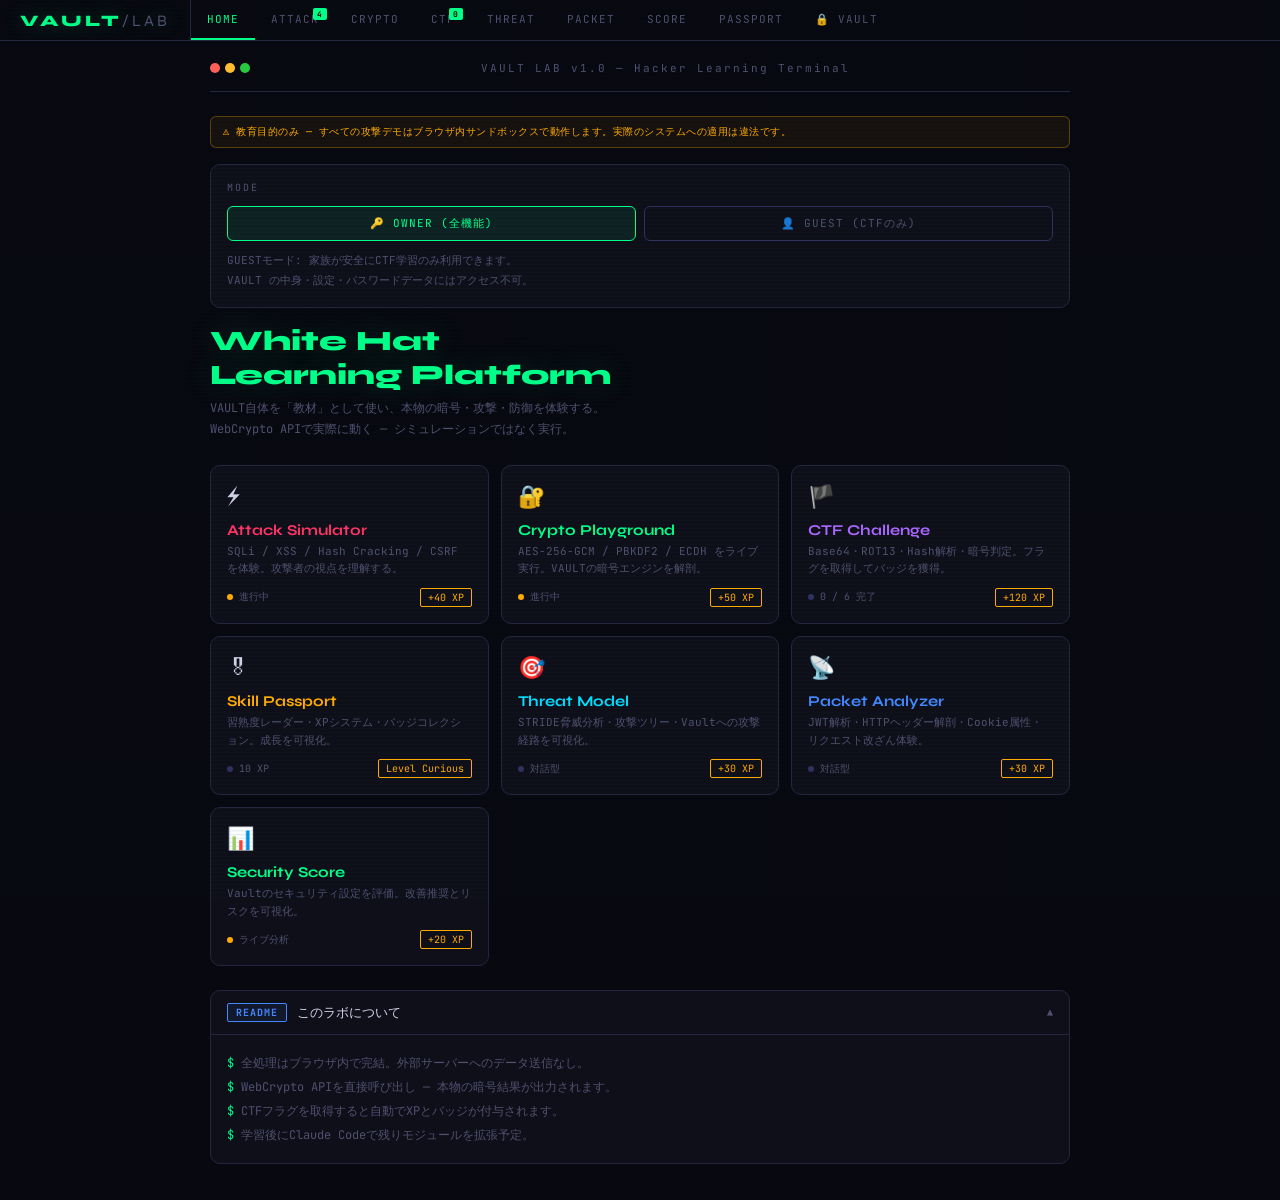
==== commit 771e0613: "feat: add real password/notes vault using existing AES-GCM crypto code" ====
--- a/index.html
+++ b/index.html
@@ -313,6 +313,7 @@
   <button class="nav-tab" onclick="gotoPage('packet',this)">PACKET</button>
   <button class="nav-tab" onclick="gotoPage('dashboard',this)">SCORE</button>
   <button class="nav-tab" onclick="gotoPage('passport',this)">PASSPORT</button>
+  <button class="nav-tab" onclick="gotoPage('vault',this)">🔒 VAULT</button>
 </nav>
 
 <!-- PAGES (all lab pages) -->
@@ -1407,6 +1408,43 @@
   <div style="margin-top:20px">
     <div style="font-size:10px;color:var(--muted);letter-spacing:2px;margin-bottom:12px">NEXT STEPS — 次に学ぶべきこと</div>
     <div id="roadmap-items"></div>
+  </div>
+</div>
+</div>
+
+<!-- ═══════════ VAULT (実用金庫) ═══════════ -->
+<div class="page" id="page-vault">
+<div class="container">
+  <div class="term-header"><div class="term-dots"><span class="r"></span><span class="y"></span><span class="g"></span></div><span class="term-title">Vault — 実際に使える暗号金庫</span></div>
+  <div class="warn-banner">🔒 ここは学習デモではなく、実際にパスワードやメモを暗号化して保存する本物の金庫です。マスターパスワードはどこにも保存されません — 忘れると復元できません。</div>
+
+  <div id="vault-locked-area">
+    <div class="section">
+      <div class="section-body open" style="display:block">
+        <label style="font-size:11px;color:var(--muted);display:block;margin-bottom:6px">マスターパスワード</label>
+        <input type="password" id="vault-master-pw" placeholder="マスターパスワードを入力" style="width:100%;padding:10px;background:var(--bg);border:1px solid var(--border);border-radius:8px;color:var(--text);font-family:var(--mono);margin-bottom:10px">
+        <button class="btn btn-green" onclick="unlockVault()" style="width:100%;justify-content:center">🔓 アンロック</button>
+        <div id="vault-unlock-msg" style="margin-top:10px;font-size:12px"></div>
+      </div>
+    </div>
+  </div>
+
+  <div id="vault-unlocked-area" style="display:none">
+    <div style="display:flex;justify-content:flex-end;margin-bottom:12px">
+      <button class="btn btn-ghost" onclick="lockVault()">🔒 ロック</button>
+    </div>
+
+    <div class="section">
+      <div class="section-body open" style="display:block">
+        <label style="font-size:11px;color:var(--muted);display:block;margin-bottom:6px">タイトル</label>
+        <input type="text" id="vault-item-title" placeholder="例: quick-refのWi-Fiパスワード" style="width:100%;padding:10px;background:var(--bg);border:1px solid var(--border);border-radius:8px;color:var(--text);margin-bottom:10px">
+        <label style="font-size:11px;color:var(--muted);display:block;margin-bottom:6px">秘密の値</label>
+        <textarea id="vault-item-secret" placeholder="パスワードやメモの中身" style="width:100%;min-height:70px;padding:10px;background:var(--bg);border:1px solid var(--border);border-radius:8px;color:var(--text);font-family:var(--mono);margin-bottom:10px"></textarea>
+        <button class="btn btn-green" onclick="addVaultItem()" style="width:100%;justify-content:center">＋ 暗号化して保存</button>
+      </div>
+    </div>
+
+    <div style="margin-top:16px" id="vault-item-list"></div>
   </div>
 </div>
 </div>
@@ -1441,6 +1479,9 @@
   </button>
   <button class="bottom-nav-item" data-page="passport" onclick="gotoPage('passport',this)">
     <span class="bni-icon">🎖</span><span>PASS</span>
+  </button>
+  <button class="bottom-nav-item" data-page="vault" onclick="gotoPage('vault',this)">
+    <span class="bni-icon">🔒</span><span>VAULT</span>
   </button>
 </nav>
 
@@ -1837,7 +1878,7 @@
   for(let i=LEVELS.length-1;i>=0;i--){if(state.xp>=LEVELS[i].min)return LEVELS[i];}
   return LEVELS[0];
 }
-function grantFlag(id,xp,skillKey){
+function _baseGrantFlag(id,xp,skillKey){
   if(state.flags[id]) return;
   state.flags[id]=true;
   addXp(xp,skillKey);
@@ -2067,6 +2108,124 @@
   }catch(e){
     out.innerHTML=`<span class="err">✗ 改ざん検知! 復号失敗</span>\n<span class="ok">→ GCM認証タグが不一致を検出</span>\n<span class="dim">→ 暗号文の1バイトを反転しただけで復号不可能に</span>\n<span class="dim">→ これが「認証付き暗号化」の力</span>`;
   }
+}
+
+// ══════════════════════════════════════════════
+// REAL VAULT (実用金庫) — quick-refの保護メモ等を暗号化保存
+// ══════════════════════════════════════════════
+const REALVAULT_ITEMS_KEY = 'cryptovault_real_items';
+const REALVAULT_SALT_KEY  = 'cryptovault_real_salt';
+let vaultKey = null; // 復号済みCryptoKey（メモリ上のみ、保存しない）
+
+function getVaultSalt() {
+  let saltHex = localStorage.getItem(REALVAULT_SALT_KEY);
+  if (!saltHex) {
+    const salt = crypto.getRandomValues(new Uint8Array(16));
+    saltHex = buf2hex(salt);
+    localStorage.setItem(REALVAULT_SALT_KEY, saltHex);
+  }
+  return hex2buf(saltHex);
+}
+
+function loadVaultItems() {
+  try { return JSON.parse(localStorage.getItem(REALVAULT_ITEMS_KEY) || '[]'); }
+  catch (e) { return []; }
+}
+function saveVaultItems(items) {
+  localStorage.setItem(REALVAULT_ITEMS_KEY, JSON.stringify(items));
+}
+
+async function unlockVault() {
+  const pw = document.getElementById('vault-master-pw').value;
+  const msg = document.getElementById('vault-unlock-msg');
+  if (!pw) { msg.innerHTML = '<span class="warn">パスワードを入力してください</span>'; return; }
+  try {
+    const salt = getVaultSalt();
+    const key = await deriveAesKey(pw, salt);
+    const items = loadVaultItems();
+    if (items.length > 0) {
+      await crypto.subtle.decrypt({ name: 'AES-GCM', iv: hex2buf(items[0].iv) }, key, hex2buf(items[0].ct));
+    }
+    vaultKey = key;
+    document.getElementById('vault-master-pw').value = '';
+    document.getElementById('vault-locked-area').style.display = 'none';
+    document.getElementById('vault-unlocked-area').style.display = 'block';
+    renderVaultList();
+  } catch (e) {
+    msg.innerHTML = '<span class="err">✗ パスワードが違うか、データが壊れています</span>';
+  }
+}
+
+function lockVault() {
+  vaultKey = null;
+  document.getElementById('vault-locked-area').style.display = 'block';
+  document.getElementById('vault-unlocked-area').style.display = 'none';
+  document.getElementById('vault-unlock-msg').innerHTML = '';
+}
+
+async function addVaultItem() {
+  if (!vaultKey) return;
+  const title = document.getElementById('vault-item-title').value.trim();
+  const secret = document.getElementById('vault-item-secret').value;
+  if (!title || !secret) return;
+  const iv = crypto.getRandomValues(new Uint8Array(12));
+  const ct = await crypto.subtle.encrypt({ name: 'AES-GCM', iv }, vaultKey, str2buf(secret));
+  const items = loadVaultItems();
+  items.push({ id: Date.now().toString(36) + Math.random().toString(36).slice(2, 6), title, iv: buf2hex(iv), ct: buf2hex(new Uint8Array(ct)), createdAt: Date.now() });
+  saveVaultItems(items);
+  document.getElementById('vault-item-title').value = '';
+  document.getElementById('vault-item-secret').value = '';
+  renderVaultList();
+  if (typeof grantFlag === 'function') grantFlag('vault-first-item', 15, 'tools');
+}
+
+async function revealVaultItem(id) {
+  if (!vaultKey) return;
+  const items = loadVaultItems();
+  const item = items.find(i => i.id === id);
+  if (!item) return;
+  try {
+    const pt = await crypto.subtle.decrypt({ name: 'AES-GCM', iv: hex2buf(item.iv) }, vaultKey, hex2buf(item.ct));
+    const val = buf2str(pt);
+    const box = document.getElementById('vault-secret-' + id);
+    if (box) {
+      box.textContent = val;
+      box.style.display = 'block';
+    }
+  } catch (e) {
+    alert('復号に失敗しました');
+  }
+}
+
+function deleteVaultItem(id) {
+  if (!confirm('このアイテムを削除しますか？')) return;
+  const items = loadVaultItems().filter(i => i.id !== id);
+  saveVaultItems(items);
+  renderVaultList();
+}
+
+function renderVaultList() {
+  const list = document.getElementById('vault-item-list');
+  if (!list) return;
+  const items = loadVaultItems();
+  if (!items.length) {
+    list.innerHTML = '<div style="text-align:center;color:var(--muted);font-size:12px;padding:20px">まだ何も保存されていません</div>';
+    return;
+  }
+  list.innerHTML = items.slice().reverse().map(item => `
+    <div class="section" style="margin-bottom:10px">
+      <div class="section-body open" style="display:block">
+        <div style="display:flex;justify-content:space-between;align-items:center;gap:8px">
+          <div style="font-weight:600">${item.title}</div>
+          <div style="display:flex;gap:6px">
+            <button class="btn btn-ghost" onclick="revealVaultItem('${item.id}')" style="padding:6px 10px;font-size:11px">👁 表示</button>
+            <button class="btn btn-ghost" onclick="deleteVaultItem('${item.id}')" style="padding:6px 10px;font-size:11px;color:var(--red)">削除</button>
+          </div>
+        </div>
+        <div id="vault-secret-${item.id}" style="display:none;margin-top:10px;padding:10px;background:var(--bg);border-radius:8px;font-family:var(--mono);font-size:12px;word-break:break-all"></div>
+      </div>
+    </div>
+  `).join('');
 }
 
 // ── PBKDF2 ──────────────────────────────────
@@ -3300,7 +3459,7 @@
 // Guest mode config: which pages/features are allowed
 const GUEST_CONFIG = {
   allowedPages: ['home', 'ctf'],           // Guest can only access HOME and CTF
-  hiddenNavItems: ['attack','crypto','threat','packet','dashboard','passport'], // hide from nav
+  hiddenNavItems: ['attack','crypto','threat','packet','dashboard','passport','vault'], // hide from nav
   ctfAllowedSections: ['c1','c2','c3'],    // Only Beginner CTF challenges
   bannerMsg: '👤 GUEST MODE — CTFチャレンジのみ利用可能',
 };
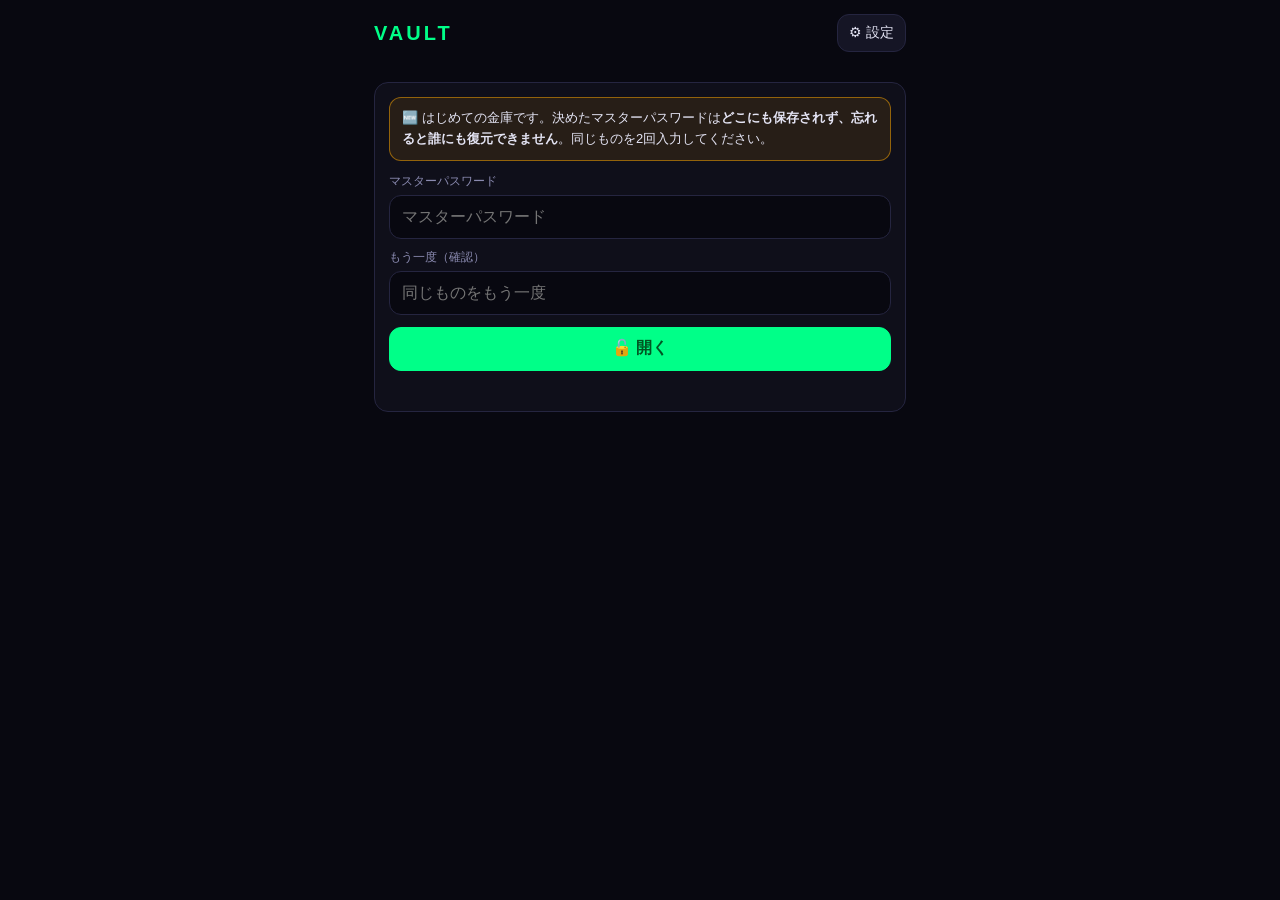
==== commit e5cbb1d4: "crypto-vault: 金庫(index)と学習(lab)を分離。同期を併合方式に・タイトルのXSS対策・自動ロック・バックアップ Co-Authored-By: Claude Sonnet 5." ====
--- a/index.html
+++ b/index.html
@@ -1,3638 +1,211 @@
-﻿<!DOCTYPE html>
-<html lang="ja">
-<head>
-<link rel="manifest" href="/manifest.json">
-<link rel="apple-touch-icon" href="/icons/icon-192.png">
-<meta charset="UTF-8">
-<meta name="viewport" content="width=device-width,initial-scale=1,user-scalable=no">
-<meta name="apple-mobile-web-app-capable" content="yes">
-<meta name="apple-mobile-web-app-status-bar-style" content="black-translucent">
-<meta name="theme-color" content="#080810">
-<link rel="preconnect" href="https://fonts.googleapis.com">
-<link href="https://fonts.googleapis.com/css2?family=JetBrains+Mono:wght@300;400;500;700&family=Syne:wght@400;700;800&display=swap" rel="stylesheet">
-<title>VAULT LAB</title>
-<style>
-/* ── RESET & VARS ── */
-:root{
-  --bg:#080810;--surface:#0f0f1a;--surface2:#151525;--surface3:#1c1c30;
-  --border:#252540;--border2:#303060;
-  --green:#00ff88;--green2:#00cc66;--green-dim:rgba(0,255,136,.08);
-  --red:#ff3366;--red2:#cc2244;--red-dim:rgba(255,51,102,.08);
-  --amber:#ffaa00;--amber-dim:rgba(255,170,0,.08);
-  --blue:#4488ff;--blue-dim:rgba(68,136,255,.08);
-  --purple:#aa66ff;--purple-dim:rgba(170,102,255,.08);
-  --cyan:#00ddff;--cyan-dim:rgba(0,221,255,.08);
-  --text:#d0d0e8;--muted:#505070;--dim:#303050;
-  --mono:'JetBrains Mono',monospace;--display:'Syne',sans-serif;
-  --r:6px;--r2:10px;
-}
-*{box-sizing:border-box;margin:0;padding:0;-webkit-tap-highlight-color:transparent}
-html{scroll-behavior:smooth}
-body{background:var(--bg);color:var(--text);font-family:var(--mono);font-size:13px;min-height:100vh;overflow-x:hidden}
-
-/* scanline overlay */
-body::after{content:'';position:fixed;inset:0;background:repeating-linear-gradient(0deg,transparent,transparent 3px,rgba(0,255,136,.015) 3px,rgba(0,255,136,.015) 4px);pointer-events:none;z-index:9998}
-
-/* ── NAV ── */
-.nav{display:flex;align-items:center;gap:0;padding:0;border-bottom:1px solid var(--border);position:sticky;top:0;background:var(--bg);z-index:100;overflow-x:auto}
-.nav-logo{font-family:var(--display);font-size:16px;font-weight:800;color:var(--green);letter-spacing:3px;padding:0 20px;white-space:nowrap;text-shadow:0 0 20px rgba(0,255,136,.3)}
-.nav-sep{width:1px;height:40px;background:var(--border);flex-shrink:0}
-.nav-tab{padding:12px 16px;font-family:var(--mono);font-size:11px;letter-spacing:1px;color:var(--muted);border:none;background:none;cursor:pointer;white-space:nowrap;border-bottom:2px solid transparent;transition:all .2s;position:relative}
-.nav-tab:hover{color:var(--text)}
-.nav-tab.active{color:var(--green);border-bottom-color:var(--green)}
-.nav-tab .badge{position:absolute;top:8px;right:8px;background:var(--green);color:#000;font-size:8px;padding:1px 4px;border-radius:2px;font-weight:700}
-
-/* ── LAYOUT ── */
-.page{display:none;min-height:calc(100vh - 41px);animation:fadeIn .2s ease}
-.page.active{display:block}
-@keyframes fadeIn{from{opacity:0;transform:translateY(6px)}to{opacity:1;transform:translateY(0)}}
-.container{max-width:900px;margin:0 auto;padding:20px}
-
-/* ── TERMINAL HEADER ── */
-.term-header{display:flex;align-items:center;gap:10px;margin-bottom:24px;padding-bottom:16px;border-bottom:1px solid var(--border)}
-.term-dots{display:flex;gap:5px}.term-dots span{width:10px;height:10px;border-radius:50%}
-.term-dots .r{background:#ff5f57}.term-dots .y{background:#febc2e}.term-dots .g{background:#28c840}
-.term-title{font-size:11px;color:var(--muted);letter-spacing:2px;flex:1;text-align:center}
-
-/* ── MODULE CARD ── */
-.mod-grid{display:grid;grid-template-columns:repeat(auto-fit,minmax(260px,1fr));gap:12px;margin-bottom:24px}
-.mod-card{background:var(--surface);border:1px solid var(--border);border-radius:var(--r2);padding:16px;cursor:pointer;transition:all .25s;position:relative;overflow:hidden}
-.mod-card::before{content:'';position:absolute;inset:0;opacity:0;transition:opacity .25s}
-.mod-card:hover{border-color:var(--border2);transform:translateY(-1px)}
-.mod-card:hover::before{opacity:1}
-.mod-card.green::before{background:var(--green-dim)}
-.mod-card.red::before{background:var(--red-dim)}
-.mod-card.amber::before{background:var(--amber-dim)}
-.mod-card.blue::before{background:var(--blue-dim)}
-.mod-card.purple::before{background:var(--purple-dim)}
-.mod-card.cyan::before{background:var(--cyan-dim)}
-.mod-card-icon{font-size:22px;margin-bottom:10px}
-.mod-card-title{font-family:var(--display);font-size:15px;font-weight:700;margin-bottom:4px}
-.mod-card.green .mod-card-title{color:var(--green)}
-.mod-card.red .mod-card-title{color:var(--red)}
-.mod-card.amber .mod-card-title{color:var(--amber)}
-.mod-card.blue .mod-card-title{color:var(--blue)}
-.mod-card.purple .mod-card-title{color:var(--purple)}
-.mod-card.cyan .mod-card-title{color:var(--cyan)}
-.mod-card-sub{font-size:11px;color:var(--muted);line-height:1.6}
-.mod-status{display:flex;align-items:center;gap:6px;margin-top:10px;font-size:10px;color:var(--muted)}
-.mod-dot{width:6px;height:6px;border-radius:50%;background:var(--border2)}
-.mod-dot.done{background:var(--green);box-shadow:0 0 6px var(--green)}
-.mod-dot.active{background:var(--amber);animation:blink 1s infinite}
-@keyframes blink{0%,100%{opacity:1}50%{opacity:.3}}
-.xp-badge{margin-left:auto;font-size:10px;color:var(--amber);border:1px solid var(--amber);padding:2px 7px;border-radius:2px}
-
-/* ── SECTION ── */
-.section{background:var(--surface);border:1px solid var(--border);border-radius:var(--r2);margin-bottom:16px;overflow:hidden}
-.section-header{padding:12px 16px;border-bottom:1px solid var(--border);display:flex;align-items:center;gap:10px;cursor:pointer;user-select:none}
-.section-tag{font-size:10px;padding:2px 8px;border-radius:2px;letter-spacing:1px;font-weight:700}
-.tag-attack{background:var(--red-dim);color:var(--red);border:1px solid var(--red)}
-.tag-crypto{background:var(--green-dim);color:var(--green);border:1px solid var(--green)}
-.tag-ctf{background:var(--purple-dim);color:var(--purple);border:1px solid var(--purple)}
-.tag-info{background:var(--blue-dim);color:var(--blue);border:1px solid var(--blue)}
-.section-title{font-size:13px;font-weight:500;flex:1}
-.section-arrow{color:var(--muted);transition:transform .2s;font-size:10px}
-.section-body{padding:16px;display:none}
-.section-body.open{display:block}
-
-/* ── INPUTS ── */
-.field{margin-bottom:14px}
-.field label{display:block;font-size:10px;color:var(--muted);letter-spacing:2px;margin-bottom:6px}
-input[type=text],input[type=password],textarea,select{
-  width:100%;background:var(--surface2);border:1px solid var(--border);border-radius:var(--r);
-  color:var(--text);font-family:var(--mono);font-size:12px;padding:10px 12px;outline:none;
-  transition:border-color .2s;-webkit-appearance:none;resize:vertical
-}
-input:focus,textarea:focus,select:focus{border-color:var(--green)}
-input[type=range]{width:100%;-webkit-appearance:none;height:3px;background:var(--border2);border-radius:2px;outline:none;cursor:pointer}
-input[type=range]::-webkit-slider-thumb{-webkit-appearance:none;width:14px;height:14px;background:var(--green);border-radius:50%;cursor:pointer;box-shadow:0 0 6px rgba(0,255,136,.4)}
-
-/* ── BUTTONS ── */
-.btn{display:inline-flex;align-items:center;gap:7px;padding:9px 16px;border:1px solid;border-radius:var(--r);font-family:var(--mono);font-size:11px;letter-spacing:1px;cursor:pointer;transition:all .2s;white-space:nowrap}
-.btn:active{transform:scale(.97)}
-.btn-green{background:var(--green-dim);border-color:var(--green);color:var(--green)}
-.btn-green:hover{background:var(--green);color:#000}
-.btn-red{background:var(--red-dim);border-color:var(--red);color:var(--red)}
-.btn-red:hover{background:var(--red);color:#fff}
-.btn-amber{background:var(--amber-dim);border-color:var(--amber);color:var(--amber)}
-.btn-amber:hover{background:var(--amber);color:#000}
-.btn-blue{background:var(--blue-dim);border-color:var(--blue);color:var(--blue)}
-.btn-blue:hover{background:var(--blue);color:#fff}
-.btn-purple{background:var(--purple-dim);border-color:var(--purple);color:var(--purple)}
-.btn-purple:hover{background:var(--purple);color:#fff}
-.btn-ghost{background:none;border-color:var(--border2);color:var(--muted)}
-.btn-ghost:hover{border-color:var(--text);color:var(--text)}
-.btn-row{display:flex;gap:8px;flex-wrap:wrap;margin-top:12px}
-
-/* ── OUTPUT TERMINAL ── */
-.term-out{background:var(--bg);border:1px solid var(--border);border-radius:var(--r);padding:14px;font-size:12px;line-height:1.8;min-height:60px;word-break:break-all;white-space:pre-wrap}
-.term-out .ok{color:var(--green)}
-.term-out .err{color:var(--red)}
-.term-out .warn{color:var(--amber)}
-.term-out .info{color:var(--blue)}
-.term-out .dim{color:var(--muted)}
-.term-out .hl{color:var(--cyan)}
-.cursor{display:inline-block;width:8px;height:13px;background:var(--green);animation:cur .7s infinite}
-@keyframes cur{0%,49%{opacity:1}50%,100%{opacity:0}}
-
-/* ── CODE DISPLAY ── */
-.code-block{background:var(--bg);border:1px solid var(--border);border-radius:var(--r);padding:12px;font-size:11px;line-height:1.7;overflow-x:auto;position:relative}
-.code-block pre{white-space:pre-wrap;word-break:break-all}
-.code-copy{position:absolute;top:8px;right:8px;background:var(--surface2);border:1px solid var(--border);color:var(--muted);font-size:10px;padding:3px 8px;border-radius:3px;cursor:pointer;font-family:var(--mono)}
-.code-copy:hover{color:var(--green);border-color:var(--green)}
-
-/* ── COMPARISON ── */
-.compare-grid{display:grid;grid-template-columns:1fr 1fr;gap:10px}
-.compare-pane{background:var(--bg);border:1px solid var(--border);border-radius:var(--r);padding:12px}
-.compare-label{font-size:10px;letter-spacing:2px;margin-bottom:8px;font-weight:700}
-.pane-vuln .compare-label{color:var(--red)}
-.pane-safe .compare-label{color:var(--green)}
-
-/* ── STRENGTH BARS ── */
-.strength-row{display:flex;align-items:center;gap:10px;margin:6px 0}
-.strength-name{font-size:10px;color:var(--muted);width:80px;letter-spacing:1px;flex-shrink:0}
-.strength-bar-bg{flex:1;height:6px;background:var(--border);border-radius:3px;overflow:hidden}
-.strength-bar-fill{height:100%;border-radius:3px;transition:width .5s ease}
-.strength-val{font-size:10px;width:50px;text-align:right}
-
-/* ── PROGRESS ── */
-.progress-wrap{margin:10px 0}
-.progress-bg{height:4px;background:var(--border);border-radius:2px;overflow:hidden}
-.progress-fill{height:100%;background:var(--green);border-radius:2px;transition:width .4s ease;box-shadow:0 0 8px rgba(0,255,136,.4)}
-.progress-info{display:flex;justify-content:space-between;font-size:10px;color:var(--muted);margin-top:4px}
-
-/* ── FLAG DISPLAY ── */
-.flag-box{background:var(--green-dim);border:1px solid var(--green);border-radius:var(--r);padding:12px 16px;margin-top:12px;display:none;animation:flagPop .3s ease}
-@keyframes flagPop{from{transform:scale(.95);opacity:0}to{transform:scale(1);opacity:1}}
-.flag-box.show{display:flex;align-items:center;gap:10px}
-.flag-icon{font-size:20px}
-.flag-text{flex:1}
-.flag-code{font-size:13px;color:var(--green);font-weight:700;letter-spacing:1px}
-.flag-sub{font-size:10px;color:var(--muted);margin-top:2px}
-.xp-pop{font-size:12px;color:var(--amber);border:1px solid var(--amber);padding:4px 10px;border-radius:var(--r);white-space:nowrap}
-
-/* ── SKILL PASSPORT ── */
-.passport{background:var(--surface);border:1px solid var(--border);border-radius:var(--r2);padding:20px}
-.xp-display{display:flex;align-items:center;gap:16px;margin-bottom:20px}
-.level-badge{width:56px;height:56px;border-radius:50%;background:var(--surface2);border:2px solid var(--green);display:flex;align-items:center;justify-content:center;font-size:20px;flex-shrink:0;box-shadow:0 0 16px rgba(0,255,136,.2)}
-.xp-info{flex:1}
-.level-name{font-family:var(--display);font-size:18px;font-weight:700;color:var(--green)}
-.xp-num{font-size:11px;color:var(--muted);margin-top:2px}
-.radar-container{display:flex;justify-content:center;margin:16px 0}
-.badge-grid{display:grid;grid-template-columns:repeat(auto-fill,minmax(70px,1fr));gap:8px;margin-top:16px}
-.badge-item{background:var(--surface2);border:1px solid var(--border);border-radius:var(--r);padding:10px 6px;text-align:center;transition:all .2s}
-.badge-item.earned{border-color:var(--amber)}
-.badge-item.earned:hover{background:var(--amber-dim)}
-.badge-icon{font-size:20px;margin-bottom:4px;filter:grayscale(1);transition:filter .2s}
-.badge-item.earned .badge-icon{filter:none}
-.badge-name{font-size:9px;color:var(--muted);letter-spacing:.5px}
-.badge-item.earned .badge-name{color:var(--amber)}
-
-/* ── SLIDER ROW ── */
-.slider-row{display:flex;align-items:center;gap:10px;margin:10px 0}
-.slider-lbl{font-size:11px;color:var(--muted);white-space:nowrap;width:100px}
-.slider-val{font-size:12px;color:var(--green);width:60px;text-align:right}
-
-/* ── SPLIT DEMO ── */
-.split-demo{display:grid;grid-template-columns:1fr 1fr;gap:10px;margin:10px 0}
-.demo-pane{background:var(--bg);border:1px solid;border-radius:var(--r);padding:14px}
-.demo-pane.evil{border-color:var(--red)}
-.demo-pane.safe{border-color:var(--green)}
-.demo-pane-title{font-size:10px;letter-spacing:2px;margin-bottom:10px;font-weight:700}
-.demo-pane.evil .demo-pane-title{color:var(--red)}
-.demo-pane.safe .demo-pane-title{color:var(--green)}
-
-/* ── TABS INSIDE PAGE ── */
-.inner-tabs{display:flex;gap:4px;margin-bottom:16px;border-bottom:1px solid var(--border);overflow-x:auto}
-.inner-tab{padding:8px 14px;font-size:11px;letter-spacing:1px;color:var(--muted);border:none;background:none;cursor:pointer;border-bottom:2px solid transparent;white-space:nowrap}
-.inner-tab.active{color:var(--green);border-bottom-color:var(--green)}
-.inner-panel{display:none}
-.inner-panel.active{display:block;animation:fadeIn .15s ease}
-
-/* ── MISC ── */
-.warn-banner{background:rgba(255,170,0,.06);border:1px solid rgba(255,170,0,.3);border-radius:var(--r);padding:8px 12px;font-size:10px;color:var(--amber);letter-spacing:.5px;margin-bottom:16px}
-.divider{height:1px;background:var(--border);margin:16px 0}
-.mono-val{font-family:var(--mono);font-size:11px;color:var(--cyan);background:var(--surface2);border:1px solid var(--border);padding:4px 8px;border-radius:3px;word-break:break-all;line-height:1.6}
-.label-row{display:flex;align-items:baseline;gap:8px;margin:6px 0}
-.label-key{font-size:10px;color:var(--muted);width:100px;flex-shrink:0;letter-spacing:1px}
-.label-val{flex:1}
-@media(max-width:600px){
-  .compare-grid,.split-demo{grid-template-columns:1fr}
-  .mod-grid{grid-template-columns:1fr}
-  .nav-logo{font-size:14px;padding:0 12px}
-  .nav-tab{padding:12px 10px;font-size:10px}
-}
-
-
-/* ── BOTTOM NAV (Mobile-first, TASK 2) ── */
-:root{
-  --nav-h: 56px;
-  --bottom-nav-h: calc(56px + env(safe-area-inset-bottom));
-}
-body { padding-bottom: var(--bottom-nav-h); }
-
-/* Top nav: hidden on mobile, shown on desktop */
-.top-nav{
-  display:none;
-}
-@media(min-width:700px){
-  .top-nav{
-    display:flex;align-items:center;gap:0;padding:0;
-    border-bottom:1px solid var(--border);
-    position:sticky;top:0;background:var(--bg);z-index:100;overflow-x:auto;
-  }
-  body { padding-bottom: 0; }
-  .bottom-nav { display:none !important; }
-}
-
-/* Bottom nav: always visible on mobile */
-.bottom-nav{
-  position:fixed;bottom:0;left:0;right:0;
-  background:var(--surface);
-  border-top:1px solid var(--border);
-  display:flex;align-items:stretch;
-  height:var(--bottom-nav-h);
-  padding-bottom:env(safe-area-inset-bottom);
-  z-index:200;
-  -webkit-backdrop-filter:blur(12px);
-  backdrop-filter:blur(12px);
-}
-.bottom-nav-item{
-  flex:1;display:flex;flex-direction:column;align-items:center;
-  justify-content:center;gap:2px;
-  border:none;background:none;cursor:pointer;
-  color:var(--muted);font-family:var(--mono);font-size:8.5px;
-  letter-spacing:.5px;padding:6px 2px;
-  transition:color .18s;position:relative;
-  -webkit-tap-highlight-color:transparent;
-  min-width:0;
-}
-.bottom-nav-item .bni-icon{font-size:18px;line-height:1;transition:transform .18s}
-.bottom-nav-item.active{color:var(--green)}
-.bottom-nav-item.active .bni-icon{transform:scale(1.15)}
-.bottom-nav-item .bni-badge{
-  position:absolute;top:4px;right:calc(50% - 14px);
-  background:var(--green);color:#000;font-size:7px;font-weight:700;
-  padding:1px 3px;border-radius:2px;display:none;
-}
-.bottom-nav-item .bni-badge.show{display:block}
-/* Active indicator bar on top of item */
-.bottom-nav-item::before{
-  content:'';position:absolute;top:0;left:20%;right:20%;
-  height:2px;background:var(--green);border-radius:0 0 2px 2px;
-  transform:scaleX(0);transition:transform .18s;
-}
-.bottom-nav-item.active::before{transform:scaleX(1)}
-
-/* page needs top padding adjustment */
-.page{min-height:calc(100vh - var(--bottom-nav-h));}
-@media(min-width:700px){
-  .page{min-height:calc(100vh - 41px);}
-}
-
-/* Swipe hint shimmer on first load */
-@keyframes swipeHint{
-  0%{transform:translateX(0);opacity:.7}
-  50%{transform:translateX(-6px);opacity:1}
-  100%{transform:translateX(0);opacity:.7}
-}
-</style>
-</head>
-
-<body>
-
-<!-- TOP NAV (desktop) -->
-<nav class="top-nav" id="top-nav">
-  <div class="nav-logo">VAULT<span style="color:var(--muted);font-weight:400">/LAB</span></div>
-  <div class="nav-sep" style="width:1px;height:40px;background:var(--border);flex-shrink:0"></div>
-  <button class="nav-tab active" onclick="gotoPage('home',this)">HOME</button>
-  <button class="nav-tab" onclick="gotoPage('attack',this)">ATTACK<span class="badge">4</span></button>
-  <button class="nav-tab" onclick="gotoPage('crypto',this)">CRYPTO</button>
-  <button class="nav-tab" onclick="gotoPage('ctf',this)">CTF<span class="badge" id="ctf-badge-count-top">0</span></button>
-  <button class="nav-tab" onclick="gotoPage('threat',this)">THREAT</button>
-  <button class="nav-tab" onclick="gotoPage('packet',this)">PACKET</button>
-  <button class="nav-tab" onclick="gotoPage('dashboard',this)">SCORE</button>
-  <button class="nav-tab" onclick="gotoPage('passport',this)">PASSPORT</button>
-  <button class="nav-tab" onclick="gotoPage('vault',this)">🔒 VAULT</button>
-</nav>
-
-<!-- PAGES (all lab pages) -->
-
-<!-- ═══════════ HOME ═══════════ -->
-<div class="page active" id="page-home">
-<div class="container">
-  <div class="term-header"><div class="term-dots"><span class="r"></span><span class="y"></span><span class="g"></span></div><span class="term-title">VAULT LAB v1.0 — Hacker Learning Terminal</span></div>
-  <div class="warn-banner">⚠ 教育目的のみ — すべての攻撃デモはブラウザ内サンドボックスで動作します。実際のシステムへの適用は違法です。</div>
-
-  <div style="margin-bottom:24px">
-    <div style="font-family:var(--display);font-size:28px;font-weight:800;color:var(--green);margin-bottom:6px;text-shadow:0 0 30px rgba(0,255,136,.2)">White Hat<br>Learning Platform</div>
-    <div style="font-size:12px;color:var(--muted);line-height:1.8">VAULT自体を「教材」として使い、本物の暗号・攻撃・防御を体験する。<br>WebCrypto APIで実際に動く — シミュレーションではなく実行。</div>
-  </div>
-
-  <div class="mod-grid">
-    <div class="mod-card red" onclick="showPage('attack',document.querySelector('[onclick*=attack]'))">
-      <div class="mod-card-icon">⚡</div>
-      <div class="mod-card-title">Attack Simulator</div>
-      <div class="mod-card-sub">SQLi / XSS / Hash Cracking / CSRF を体験。攻撃者の視点を理解する。</div>
-      <div class="mod-status"><div class="mod-dot active"></div>進行中 <div class="xp-badge">+40 XP</div></div>
-    </div>
-    <div class="mod-card green" onclick="showPage('crypto',document.querySelector('[onclick*=crypto]'))">
-      <div class="mod-card-icon">🔐</div>
-      <div class="mod-card-title">Crypto Playground</div>
-      <div class="mod-card-sub">AES-256-GCM / PBKDF2 / ECDH をライブ実行。VAULTの暗号エンジンを解剖。</div>
-      <div class="mod-status"><div class="mod-dot active"></div>進行中 <div class="xp-badge">+50 XP</div></div>
-    </div>
-    <div class="mod-card purple" onclick="showPage('ctf',document.querySelector('[onclick*=ctf]'))">
-      <div class="mod-card-icon">🏴</div>
-      <div class="mod-card-title">CTF Challenge</div>
-      <div class="mod-card-sub">Base64・ROT13・Hash解析・暗号判定。フラグを取得してバッジを獲得。</div>
-      <div class="mod-status"><div class="mod-dot"></div><span id="home-ctf-status">0 / 6 完了</span><div class="xp-badge">+120 XP</div></div>
-    </div>
-    <div class="mod-card amber" onclick="showPage('passport',document.querySelector('[onclick*=passport]'))">
-      <div class="mod-card-icon">🎖</div>
-      <div class="mod-card-title">Skill Passport</div>
-      <div class="mod-card-sub">習熟度レーダー・XPシステム・バッジコレクション。成長を可視化。</div>
-      <div class="mod-status"><div class="mod-dot"></div><span id="home-xp">0 XP</span><div class="xp-badge">Level <span id="home-level">1</span></div></div>
-    </div>
-    <div class="mod-card cyan" onclick="showPage('threat',document.querySelector('[onclick*=threat]'))">
-      <div class="mod-card-icon">🎯</div>
-      <div class="mod-card-title">Threat Model</div>
-      <div class="mod-card-sub">STRIDE脅威分析・攻撃ツリー・Vaultへの攻撃経路を可視化。</div>
-      <div class="mod-status"><div class="mod-dot"></div>対話型<div class="xp-badge">+30 XP</div></div>
-    </div>
-    <div class="mod-card blue" onclick="showPage('packet',document.querySelector('[onclick*=packet]'))">
-      <div class="mod-card-icon">📡</div>
-      <div class="mod-card-title">Packet Analyzer</div>
-      <div class="mod-card-sub">JWT解析・HTTPヘッダー解剖・Cookie属性・リクエスト改ざん体験。</div>
-      <div class="mod-status"><div class="mod-dot"></div>対話型<div class="xp-badge">+30 XP</div></div>
-    </div>
-    <div class="mod-card green" onclick="showPage('dashboard',document.querySelector('[onclick*=dashboard]'))">
-      <div class="mod-card-icon">📊</div>
-      <div class="mod-card-title">Security Score</div>
-      <div class="mod-card-sub">Vaultのセキュリティ設定を評価。改善推奨とリスクを可視化。</div>
-      <div class="mod-status"><div class="mod-dot active"></div>ライブ分析<div class="xp-badge">+20 XP</div></div>
-    </div>
-  </div>
-
-  <div class="section">
-    <div class="section-header" onclick="toggleSection(this)">
-      <span class="section-tag tag-info">README</span>
-      <span class="section-title">このラボについて</span>
-      <span class="section-arrow">▼</span>
-    </div>
-    <div class="section-body open" style="display:block">
-      <div style="font-size:12px;color:var(--muted);line-height:2">
-        <span style="color:var(--green)">$</span> 全処理はブラウザ内で完結。外部サーバーへのデータ送信なし。<br>
-        <span style="color:var(--green)">$</span> WebCrypto APIを直接呼び出し — 本物の暗号結果が出力されます。<br>
-        <span style="color:var(--green)">$</span> CTFフラグを取得すると自動でXPとバッジが付与されます。<br>
-        <span style="color:var(--green)">$</span> 学習後にClaude Codeで残りモジュールを拡張予定。
-      </div>
-    </div>
-  </div>
-</div>
-</div>
-
-<!-- ═══════════ ATTACK SIMULATOR ═══════════ -->
-<div class="page" id="page-attack">
-<div class="container">
-  <div class="term-header"><div class="term-dots"><span class="r"></span><span class="y"></span><span class="g"></span></div><span class="term-title">Attack Simulator — 攻撃者の視点を体験する</span></div>
-  <div class="warn-banner">⚠ 教育目的のみ。ブラウザ内サンドボックスで動作。実際のシステムへの適用は違法です。</div>
-
-  <div class="inner-tabs">
-    <button class="inner-tab active" onclick="switchInner('attack','sqli',this)">① SQLi</button>
-    <button class="inner-tab" onclick="switchInner('attack','xss',this)">② XSS</button>
-    <button class="inner-tab" onclick="switchInner('attack','hash',this)">③ Hash Crack</button>
-    <button class="inner-tab" onclick="switchInner('attack','csrf',this)">④ CSRF</button>
-  </div>
-
-  <!-- SQLi -->
-  <div class="inner-panel active" id="attack-sqli">
-    <div class="section">
-      <div class="section-header" onclick="toggleSection(this)">
-        <span class="section-tag tag-attack">SQLi</span>
-        <span class="section-title">SQL インジェクション体験</span>
-        <span class="section-arrow">▼</span>
-      </div>
-      <div class="section-body open" style="display:block">
-        <div style="font-size:11px;color:var(--muted);margin-bottom:14px;line-height:1.8">
-          脆弱なログインフォーム。ユーザー名に特殊な文字列を入力するとSQLクエリを操作できます。<br>
-          試してみる: <code style="color:var(--red)">admin' --</code> または <code style="color:var(--red)">' OR '1'='1</code>
-        </div>
-        <div class="compare-grid">
-          <div>
-            <div class="field"><label>USERNAME</label><input type="text" id="sqli-user" placeholder="admin" oninput="updateSqliQuery()"></div>
-            <div class="field"><label>PASSWORD</label><input type="password" id="sqli-pass" placeholder="password" oninput="updateSqliQuery()"></div>
-            <div class="btn-row">
-              <button class="btn btn-red" onclick="sqliLogin()">→ ログイン試行</button>
-              <button class="btn btn-ghost" onclick="sqliReset()">RESET</button>
-            </div>
-          </div>
-          <div>
-            <div class="field"><label>生成されるSQLクエリ（リアルタイム）</label>
-            <div class="code-block"><pre id="sqli-query-display" style="color:var(--text)">SELECT * FROM users WHERE<br>  username = '<span id="sqli-q-user" style="color:var(--amber)">admin</span>'<br>  AND password = '<span id="sqli-q-pass" style="color:var(--muted)">*****</span>'</pre></div>
-            </div>
-          </div>
-        </div>
-        <div class="term-out" id="sqli-out"><span class="dim">// ログイン試行を待っています...</span></div>
-        <div id="sqli-flag" class="flag-box">
-          <div class="flag-icon">🏴</div>
-          <div class="flag-text"><div class="flag-code">FLAG-SQLI-001</div><div class="flag-sub">SQL インジェクション基礎を習得</div></div>
-          <div class="xp-pop">+20 XP</div>
-        </div>
-        <div class="divider"></div>
-        <div style="font-size:11px;color:var(--muted);margin-bottom:10px">⬇ 防御版: プリペアドステートメント</div>
-        <div class="code-block">
-          <pre><span style="color:var(--blue)">// ❌ 脆弱なコード</span>
-query = <span style="color:var(--red)">"SELECT * FROM users WHERE username = '" + input + "'"</span>
-
-<span style="color:var(--green)">// ✅ 安全なコード (プリペアドステートメント)</span>
-stmt = db.prepare(<span style="color:var(--green)">"SELECT * FROM users WHERE username = ?"</span>)
-stmt.execute([input])  <span style="color:var(--muted)">// inputはデータとして扱われる</span></pre>
-          <button class="code-copy" onclick="copyCode(this)">COPY</button>
-        </div>
-      </div>
-    </div>
-  </div>
-
-  <!-- XSS -->
-  <div class="inner-panel" id="attack-xss">
-    <div class="section">
-      <div class="section-header" onclick="toggleSection(this)">
-        <span class="section-tag tag-attack">XSS</span>
-        <span class="section-title">クロスサイトスクリプティング体験</span>
-        <span class="section-arrow">▼</span>
-      </div>
-      <div class="section-body open" style="display:block">
-        <div style="font-size:11px;color:var(--muted);margin-bottom:14px;line-height:1.8">
-          コメント欄にHTMLタグやJavaScriptを入力してみましょう。<br>
-          試してみる: <code style="color:var(--red)">&lt;script&gt;alert('XSS')&lt;/script&gt;</code> または <code style="color:var(--red)">&lt;img src=x onerror="alert(1)"&gt;</code>
-        </div>
-        <div class="compare-grid">
-          <div class="compare-pane pane-vuln">
-            <div class="compare-label">❌ 脆弱 (innerHTML)</div>
-            <textarea id="xss-input" rows="3" placeholder="コメントを入力..." oninput="updateXss()" style="margin-bottom:8px"></textarea>
-            <div style="font-size:10px;color:var(--muted);margin-bottom:6px">レンダリング結果:</div>
-            <div id="xss-vuln-out" style="background:var(--bg);border:1px solid var(--red);border-radius:var(--r);padding:10px;min-height:40px;font-size:12px"></div>
-          </div>
-          <div class="compare-pane pane-safe">
-            <div class="compare-label">✅ 安全 (textContent)</div>
-            <div style="height:80px;display:flex;align-items:center;justify-content:center;color:var(--muted);font-size:11px">← 同じ入力を使用</div>
-            <div style="font-size:10px;color:var(--muted);margin-bottom:6px">レンダリング結果:</div>
-            <div id="xss-safe-out" style="background:var(--bg);border:1px solid var(--green);border-radius:var(--r);padding:10px;min-height:40px;font-size:12px;word-break:break-all"></div>
-          </div>
-        </div>
-        <div class="term-out" id="xss-out" style="margin-top:12px"><span class="dim">// 入力を待っています...</span></div>
-        <div id="xss-flag" class="flag-box">
-          <div class="flag-icon">🏴</div>
-          <div class="flag-text"><div class="flag-code">FLAG-XSS-001</div><div class="flag-sub">XSS攻撃と防御の違いを理解</div></div>
-          <div class="xp-pop">+20 XP</div>
-        </div>
-        <div class="divider"></div>
-        <div class="code-block">
-          <pre><span style="color:var(--red)">// ❌ 脆弱: ユーザー入力をそのままHTMLに挿入</span>
-element.innerHTML = userInput
-
-<span style="color:var(--green)">// ✅ 安全: テキストとして扱う</span>
-element.textContent = userInput
-
-<span style="color:var(--green)">// ✅ または DOMPurify でサニタイズ</span>
-element.innerHTML = DOMPurify.sanitize(userInput)</pre>
-          <button class="code-copy" onclick="copyCode(this)">COPY</button>
-        </div>
-      </div>
-    </div>
-  </div>
-
-  <!-- Hash Crack -->
-  <div class="inner-panel" id="attack-hash">
-    <div class="section">
-      <div class="section-header" onclick="toggleSection(this)">
-        <span class="section-tag tag-attack">HASH</span>
-        <span class="section-title">パスワードハッシュ強度比較</span>
-        <span class="section-arrow">▼</span>
-      </div>
-      <div class="section-body open" style="display:block">
-        <div style="font-size:11px;color:var(--muted);margin-bottom:14px;line-height:1.8">
-          同じパスワードを異なるアルゴリズムでハッシュ化。攻撃者が解析するのにかかる時間を比較します。
-        </div>
-        <div class="field"><label>テスト用パスワード</label><input type="text" id="hash-pw" value="password123" oninput="hashAll()"></div>
-        <div id="hash-results">
-          <div class="strength-row"><div class="strength-name">MD5</div><div class="strength-bar-bg"><div class="strength-bar-fill" id="bar-md5" style="width:2%;background:var(--red)"></div></div><div class="strength-val" id="time-md5" style="color:var(--red)">即座</div></div>
-          <div class="strength-row"><div class="strength-name">SHA-1</div><div class="strength-bar-bg"><div class="strength-bar-fill" id="bar-sha1" style="width:4%;background:var(--red)"></div></div><div class="strength-val" id="time-sha1" style="color:var(--red)">即座</div></div>
-          <div class="strength-row"><div class="strength-name">SHA-256</div><div class="strength-bar-bg"><div class="strength-bar-fill" id="bar-sha256" style="width:8%;background:var(--amber)"></div></div><div class="strength-val" id="time-sha256" style="color:var(--amber)">数秒</div></div>
-          <div class="strength-row"><div class="strength-name">PBKDF2×1K</div><div class="strength-bar-bg"><div class="strength-bar-fill" id="bar-pbkdf2low" style="width:25%;background:var(--amber)"></div></div><div class="strength-val" id="time-pbkdf2low" style="color:var(--amber)">分</div></div>
-          <div class="strength-row"><div class="strength-name">PBKDF2×200K</div><div class="strength-bar-bg"><div class="strength-bar-fill" id="bar-pbkdf2" style="width:85%;background:var(--green)"></div></div><div class="strength-val" id="time-pbkdf2" style="color:var(--green)">年単位</div></div>
-        </div>
-        <div class="btn-row"><button class="btn btn-amber" onclick="hashAll()">▶ ハッシュを生成・計測</button></div>
-        <div class="term-out" id="hash-out" style="margin-top:12px"><span class="dim">// 「ハッシュを生成」をクリック...</span></div>
-        <div id="hash-flag" class="flag-box">
-          <div class="flag-icon">🏴</div>
-          <div class="flag-text"><div class="flag-code">FLAG-HASH-001</div><div class="flag-sub">ハッシュアルゴリズムの強度を理解</div></div>
-          <div class="xp-pop">+20 XP</div>
-        </div>
-      </div>
-    </div>
-  </div>
-
-  <!-- CSRF -->
-  <div class="inner-panel" id="attack-csrf">
-    <div class="section">
-      <div class="section-header" onclick="toggleSection(this)">
-        <span class="section-tag tag-attack">CSRF</span>
-        <span class="section-title">クロスサイトリクエストフォージェリ</span>
-        <span class="section-arrow">▼</span>
-      </div>
-      <div class="section-body open" style="display:block">
-        <div style="font-size:11px;color:var(--muted);margin-bottom:14px;line-height:1.8">
-          CSRFトークンなし: 悪意あるサイトからのリクエストがそのまま処理される。<br>
-          CSRFトークンあり: 正規のリクエストのみを受け付ける。
-        </div>
-        <div style="display:flex;align-items:center;gap:10px;margin-bottom:14px;flex-wrap:wrap">
-          <span style="font-size:11px;color:var(--muted)">CSRFトークン保護:</span>
-          <div style="display:flex;gap:8px">
-            <button class="btn btn-ghost" id="csrf-toggle-off" onclick="setCsrf(false)" style="border-color:var(--red);color:var(--red)">❌ OFF</button>
-            <button class="btn btn-ghost" id="csrf-toggle-on" onclick="setCsrf(true)">✅ ON</button>
-          </div>
-          <div id="csrf-token-display" style="font-size:10px;color:var(--muted)"></div>
-        </div>
-        <div class="split-demo">
-          <div class="demo-pane safe">
-            <div class="demo-pane-title">✅ 正規サイト (vault.app)</div>
-            <div style="font-size:11px;color:var(--muted);margin-bottom:10px">ログイン済みユーザーとして送金リクエスト</div>
-            <input type="text" id="csrf-amount" value="1000" style="margin-bottom:8px">
-            <button class="btn btn-green" onclick="csrfLegit()" style="width:100%">送金 ¥<span id="csrf-amt-label">1000</span></button>
-          </div>
-          <div class="demo-pane evil">
-            <div class="demo-pane-title">⚡ 攻撃者サイト (evil.com)</div>
-            <div style="font-size:11px;color:var(--muted);margin-bottom:10px">あなたを騙して送金させようとする</div>
-            <div class="code-block" style="margin-bottom:8px"><pre style="font-size:10px">&lt;form action="vault.app/transfer"
-      method="POST"&gt;
-  &lt;input name="amount" value="99999"&gt;
-  &lt;!-- 自動送信スクリプト --&gt;
-&lt;/form&gt;</pre></div>
-            <button class="btn btn-red" onclick="csrfAttack()" style="width:100%">攻撃を実行</button>
-          </div>
-        </div>
-        <div class="term-out" id="csrf-out" style="margin-top:12px"><span class="dim">// アクションを待っています...</span></div>
-        <div id="csrf-flag" class="flag-box">
-          <div class="flag-icon">🏴</div>
-          <div class="flag-text"><div class="flag-code">FLAG-CSRF-001</div><div class="flag-sub">CSRF攻撃と防御メカニズムを理解</div></div>
-          <div class="xp-pop">+20 XP</div>
-        </div>
-      </div>
-    </div>
-  </div>
-
-</div><!-- /container -->
-</div><!-- /page-attack -->
-
-<!-- ═══════════ CRYPTO PLAYGROUND ═══════════ -->
-<div class="page" id="page-crypto">
-<div class="container">
-  <div class="term-header"><div class="term-dots"><span class="r"></span><span class="y"></span><span class="g"></span></div><span class="term-title">Crypto Playground — WebCrypto API ライブ実行</span></div>
-
-  <div class="inner-tabs">
-    <button class="inner-tab active" onclick="switchInner('crypto','aes',this)">AES-256-GCM</button>
-    <button class="inner-tab" onclick="switchInner('crypto','pbkdf2',this)">PBKDF2</button>
-    <button class="inner-tab" onclick="switchInner('crypto','ecdh',this)">ECDH</button>
-    <button class="inner-tab" onclick="switchInner('crypto','random',this)">乱数品質</button>
-    <button class="inner-tab" onclick="switchInner('crypto','lab',this)">暗号ラボ</button>
-  </div>
-
-  <!-- AES -->
-  <div class="inner-panel active" id="crypto-aes">
-    <div class="section">
-      <div class="section-header" onclick="toggleSection(this)">
-        <span class="section-tag tag-crypto">AES-256-GCM</span>
-        <span class="section-title">暗号化・復号をライブ実行</span>
-        <span class="section-arrow">▼</span>
-      </div>
-      <div class="section-body open" style="display:block">
-        <div style="font-size:11px;color:var(--muted);margin-bottom:14px;line-height:1.8">
-          VAULTがパスワードデータを保護するのと同じアルゴリズム。ブラウザ内で実際に暗号化が走ります。
-        </div>
-        <div class="field"><label>平文テキスト</label><input type="text" id="aes-plain" value="my-secret-password-123"></div>
-        <div class="field"><label>暗号化キー (パスワード)</label><input type="text" id="aes-key" value="my-master-password"></div>
-        <div class="btn-row">
-          <button class="btn btn-green" onclick="aesEncrypt()">🔒 暗号化</button>
-          <button class="btn btn-blue" onclick="aesDecrypt()">🔓 復号</button>
-          <button class="btn btn-red" onclick="aesTamper()">⚡ 改ざん攻撃</button>
-        </div>
-        <div style="margin-top:14px">
-          <div class="label-row"><div class="label-key">SALT (16B)</div><div class="label-val mono-val" id="aes-salt">—</div></div>
-          <div class="label-row"><div class="label-key">IV (12B)</div><div class="label-val mono-val" id="aes-iv">—</div></div>
-          <div class="label-row"><div class="label-key">CIPHERTEXT</div><div class="label-val mono-val" id="aes-ct">—</div></div>
-          <div class="label-row"><div class="label-key">AUTH TAG</div><div class="label-val mono-val" id="aes-tag">—</div></div>
-        </div>
-        <div class="term-out" id="aes-out" style="margin-top:12px"><span class="dim">// 「暗号化」をクリックして実行...</span></div>
-      </div>
-    </div>
-    <div class="section">
-      <div class="section-header" onclick="toggleSection(this)">
-        <span class="section-tag tag-info">原理</span>
-        <span class="section-title">なぜ改ざんが検知できるのか</span>
-        <span class="section-arrow">▼</span>
-      </div>
-      <div class="section-body open" style="display:block">
-        <div style="font-size:12px;color:var(--muted);line-height:2">
-          <span style="color:var(--green)">GCM</span> (Galois/Counter Mode) は暗号化と同時に<span style="color:var(--cyan)">認証タグ</span>を生成します。<br>
-          暗号文の1ビットでも変わると、タグが一致しなくなり復号が失敗します。<br>
-          これにより<span style="color:var(--green)">機密性</span>と<span style="color:var(--green)">完全性</span>を同時に保証します。
-        </div>
-        <div style="display:grid;grid-template-columns:repeat(3,1fr);gap:8px;margin-top:12px">
-          <div style="background:var(--bg);border:1px solid var(--border);border-radius:var(--r);padding:10px;text-align:center">
-            <div style="font-size:18px;margin-bottom:4px">🔑</div>
-            <div style="font-size:10px;color:var(--green);font-weight:700">Key</div>
-            <div style="font-size:9px;color:var(--muted);margin-top:2px">PBKDF2で<br>マスターPWから生成</div>
-          </div>
-          <div style="background:var(--bg);border:1px solid var(--border);border-radius:var(--r);padding:10px;text-align:center">
-            <div style="font-size:18px;margin-bottom:4px">🎲</div>
-            <div style="font-size:10px;color:var(--cyan);font-weight:700">IV (nonce)</div>
-            <div style="font-size:9px;color:var(--muted);margin-top:2px">毎回ランダム<br>再利用禁止</div>
-          </div>
-          <div style="background:var(--bg);border:1px solid var(--border);border-radius:var(--r);padding:10px;text-align:center">
-            <div style="font-size:18px;margin-bottom:4px">🏷</div>
-            <div style="font-size:10px;color:var(--amber);font-weight:700">Auth Tag</div>
-            <div style="font-size:9px;color:var(--muted);margin-top:2px">改ざん検知<br>128bit</div>
-          </div>
-        </div>
-      </div>
-    </div>
-  </div>
-
-  <!-- PBKDF2 -->
-  <div class="inner-panel" id="crypto-pbkdf2">
-    <div class="section">
-      <div class="section-header" onclick="toggleSection(this)">
-        <span class="section-tag tag-crypto">PBKDF2</span>
-        <span class="section-title">鍵導出関数 — 反復回数と処理時間</span>
-        <span class="section-arrow">▼</span>
-      </div>
-      <div class="section-body open" style="display:block">
-        <div style="font-size:11px;color:var(--muted);margin-bottom:14px;line-height:1.8">
-          反復回数を増やすと処理時間が線形に増加。ブルートフォース攻撃のコストも同様に増加します。
-        </div>
-        <div class="field"><label>パスワード</label><input type="text" id="pbkdf2-pw" value="my-password"></div>
-        <div class="slider-row">
-          <div class="slider-lbl">反復回数</div>
-          <input type="range" id="pbkdf2-iter" min="1000" max="500000" step="1000" value="200000" oninput="updatePbkdf2Slider()">
-          <div class="slider-val" id="pbkdf2-iter-val">200,000</div>
-        </div>
-        <div class="btn-row"><button class="btn btn-green" onclick="runPbkdf2()">▶ 実行して計測</button></div>
-        <div class="term-out" id="pbkdf2-out" style="margin-top:12px"><span class="dim">// 反復回数を選択して実行...</span></div>
-        <div class="divider"></div>
-        <div style="font-size:11px;color:var(--muted);margin-bottom:10px">攻撃者のGPU（RTX 4090換算）での解析時間推定</div>
-        <div id="gpu-estimate" style="font-size:12px;line-height:2;color:var(--muted)">// 実行後に表示</div>
-      </div>
-    </div>
-  </div>
-
-  <!-- ECDH -->
-  <div class="inner-panel" id="crypto-ecdh">
-    <div class="section">
-      <div class="section-header" onclick="toggleSection(this)">
-        <span class="section-tag tag-crypto">ECDH</span>
-        <span class="section-title">楕円曲線ディフィーヘルマン鍵交換</span>
-        <span class="section-arrow">▼</span>
-      </div>
-      <div class="section-body open" style="display:block">
-        <div style="font-size:11px;color:var(--muted);margin-bottom:14px;line-height:1.8">
-          アリスとボブがそれぞれ鍵ペアを生成し、公開鍵を交換するだけで同じ共有秘密を得られます。
-        </div>
-        <div class="split-demo">
-          <div class="demo-pane safe" style="border-color:var(--blue)">
-            <div class="demo-pane-title" style="color:var(--blue)">👩 ALICE</div>
-            <div class="label-row"><div class="label-key" style="width:70px">公開鍵</div><div class="mono-val" id="alice-pub" style="font-size:9px">未生成</div></div>
-            <div class="label-row"><div class="label-key" style="width:70px">共有秘密</div><div class="mono-val" id="alice-shared" style="font-size:9px;color:var(--green)">—</div></div>
-          </div>
-          <div class="demo-pane evil" style="border-color:var(--purple)">
-            <div class="demo-pane-title" style="color:var(--purple)">👨 BOB</div>
-            <div class="label-row"><div class="label-key" style="width:70px">公開鍵</div><div class="mono-val" id="bob-pub" style="font-size:9px">未生成</div></div>
-            <div class="label-row"><div class="label-key" style="width:70px">共有秘密</div><div class="mono-val" id="bob-shared" style="font-size:9px;color:var(--green)">—</div></div>
-          </div>
-        </div>
-        <div class="btn-row">
-          <button class="btn btn-blue" onclick="generateEcdh()">① 鍵ペア生成</button>
-          <button class="btn btn-purple" onclick="deriveEcdh()">② 共有秘密を導出</button>
-        </div>
-        <div class="term-out" id="ecdh-out" style="margin-top:12px"><span class="dim">// 「鍵ペア生成」から開始...</span></div>
-      </div>
-    </div>
-  </div>
-
-  <!-- RANDOM -->
-  <div class="inner-panel" id="crypto-random">
-    <div class="section">
-      <div class="section-header" onclick="toggleSection(this)">
-        <span class="section-tag tag-crypto">RNG</span>
-        <span class="section-title">乱数品質 — Math.random() vs crypto.getRandomValues()</span>
-        <span class="section-arrow">▼</span>
-      </div>
-      <div class="section-body open" style="display:block">
-        <div style="font-size:11px;color:var(--muted);margin-bottom:14px;line-height:1.8">
-          Math.random()は予測可能な疑似乱数。パスワード生成には絶対に使ってはいけません。
-        </div>
-        <div class="btn-row"><button class="btn btn-green" onclick="rngTest()">▶ 1000個生成して比較</button></div>
-        <div class="compare-grid" style="margin-top:14px">
-          <div class="compare-pane pane-vuln">
-            <div class="compare-label">❌ Math.random()</div>
-            <canvas id="canvas-bad" width="200" height="150" style="width:100%;height:auto;background:var(--bg);border-radius:3px"></canvas>
-            <div style="font-size:10px;color:var(--muted);margin-top:6px" id="rng-bad-score">分布スコア: —</div>
-          </div>
-          <div class="compare-pane pane-safe">
-            <div class="compare-label">✅ crypto.getRandomValues()</div>
-            <canvas id="canvas-good" width="200" height="150" style="width:100%;height:auto;background:var(--bg);border-radius:3px"></canvas>
-            <div style="font-size:10px;color:var(--muted);margin-top:6px" id="rng-good-score">分布スコア: —</div>
-          </div>
-        </div>
-        <div class="term-out" id="rng-out" style="margin-top:12px"><span class="dim">// ボタンをクリックして比較...</span></div>
-      </div>
-    </div>
-  </div>
-
-  <!-- 暗号ラボ -->
-  <div class="inner-panel" id="crypto-lab">
-    <div class="section">
-      <div class="section-header" onclick="toggleSection(this)">
-        <span class="section-tag tag-crypto">暗号ラボ</span>
-        <span class="section-title">遊んで学ぶ暗号の仕組み — 5つのミニゲーム</span>
-        <span class="section-arrow">▼</span>
-      </div>
-      <div class="section-body open" style="display:block">
-        <div style="font-size:11px;color:var(--muted);margin-bottom:14px;line-height:1.8">
-          上のAES/PBKDF2/ECDH/乱数品質が「実際に動くAPI」を見るデモなら、こちらは「なぜそう動くのか」を手を動かして体で理解するための別ページ集です。
-        </div>
-        <div style="display:grid;grid-template-columns:repeat(auto-fill,minmax(150px,1fr));gap:8px">
-          <a href="crypto-vault-games/caesar.html" style="background:var(--bg);border:1px solid var(--border);border-radius:var(--r);padding:10px;text-align:center;text-decoration:none;color:inherit;display:block">
-            <div style="font-size:18px;margin-bottom:4px">🔤</div>
-            <div style="font-size:10px;color:var(--green);font-weight:700">シーザー暗号</div>
-            <div style="font-size:9px;color:var(--muted);margin-top:2px">スライドで解読</div>
-          </a>
-          <a href="crypto-vault-games/xor.html" style="background:var(--bg);border:1px solid var(--border);border-radius:var(--r);padding:10px;text-align:center;text-decoration:none;color:inherit;display:block">
-            <div style="font-size:18px;margin-bottom:4px">⊕</div>
-            <div style="font-size:10px;color:var(--cyan);font-weight:700">XOR暗号</div>
-            <div style="font-size:9px;color:var(--muted);margin-top:2px">ビットの可視化</div>
-          </a>
-          <a href="crypto-vault-games/rsa-lock.html" style="background:var(--bg);border:1px solid var(--border);border-radius:var(--r);padding:10px;text-align:center;text-decoration:none;color:inherit;display:block">
-            <div style="font-size:18px;margin-bottom:4px">🔒</div>
-            <div style="font-size:10px;color:var(--blue);font-weight:700">南京錠パズル</div>
-            <div style="font-size:9px;color:var(--muted);margin-top:2px">公開鍵暗号の直感</div>
-          </a>
-          <a href="crypto-vault-games/hash-avalanche.html" style="background:var(--bg);border:1px solid var(--border);border-radius:var(--r);padding:10px;text-align:center;text-decoration:none;color:inherit;display:block">
-            <div style="font-size:18px;margin-bottom:4px">🏔</div>
-            <div style="font-size:10px;color:var(--amber);font-weight:700">なだれ効果</div>
-            <div style="font-size:9px;color:var(--muted);margin-top:2px">ハッシュ関数</div>
-          </a>
-          <a href="crypto-vault-games/bruteforce.html" style="background:var(--bg);border:1px solid var(--border);border-radius:var(--r);padding:10px;text-align:center;text-decoration:none;color:inherit;display:block">
-            <div style="font-size:18px;margin-bottom:4px">🎯</div>
-            <div style="font-size:10px;color:var(--purple);font-weight:700">総当たり攻撃</div>
-            <div style="font-size:9px;color:var(--muted);margin-top:2px">文字数と時間</div>
-          </a>
-        </div>
-        <div class="btn-row" style="margin-top:14px">
-          <a class="btn btn-green" href="crypto-vault-games/hub.html" style="text-decoration:none;display:inline-block">▶ 暗号ラボを開く</a>
-        </div>
-      </div>
-    </div>
-  </div>
-
-</div>
-</div>
-
-<!-- ═══════════ CTF ═══════════ -->
-<div class="page" id="page-ctf">
-<div class="container">
-  <div class="term-header"><div class="term-dots"><span class="r"></span><span class="y"></span><span class="g"></span></div><span class="term-title">CTF Challenge — フラグを取得してバッジを獲得</span></div>
-
-  <div style="display:flex;align-items:center;gap:12px;margin-bottom:20px;flex-wrap:wrap">
-    <div style="font-size:12px;color:var(--muted)">進捗:</div>
-    <div class="progress-wrap" style="flex:1;min-width:200px;margin:0">
-      <div class="progress-bg"><div class="progress-fill" id="ctf-progress-fill" style="width:0%"></div></div>
-      <div class="progress-info"><span id="ctf-progress-text">0 / 6 クリア</span><span id="ctf-total-xp">0 XP</span></div>
-    </div>
-  </div>
-
-  <!-- C1: Base64 -->
-  <div class="section" id="ctf-s1">
-    <div class="section-header" onclick="toggleSection(this)">
-      <span class="section-tag tag-ctf">BEGINNER #1</span>
-      <span class="section-title">Base64 デコード</span>
-      <span class="section-arrow">▼</span>
-      <span id="ctf-s1-done" style="font-size:10px;color:var(--green);display:none">✓ DONE</span>
-    </div>
-    <div class="section-body open" style="display:block">
-      <div style="font-size:11px;color:var(--muted);margin-bottom:14px;line-height:1.8">
-        以下のBase64文字列をデコードしてフラグを見つけてください。<br>
-        ヒント: <code style="color:var(--cyan)">atob()</code> または <code style="color:var(--cyan)">Buffer.from(str, 'base64').toString()</code>
-      </div>
-      <div class="mono-val" style="margin-bottom:12px;font-size:13px">RkxBRy1CNjRERUMtMDAx</div>
-      <div class="btn-row" style="margin-bottom:12px">
-        <button class="btn btn-purple" onclick="ctfReveal('c1')">🔍 ブラウザコンソールで実行</button>
-        <button class="btn btn-ghost" onclick="ctfHint('c1')">? ヒント</button>
-      </div>
-      <div class="code-block" id="ctf-c1-hint" style="display:none"><pre>// ブラウザのConsoleで試してみよう:
-atob("RkxBRy1CNjRERUMtMDAx")</pre></div>
-      <div class="field" style="margin-top:10px"><label>フラグを入力 (FLAG-XXXXXX-001 形式)</label>
-        <div style="display:flex;gap:8px"><input type="text" id="ctf-c1-input" placeholder="FLAG-..."><button class="btn btn-purple" onclick="ctfSubmit('c1','FLAG-B64DEC-001')">SUBMIT</button></div>
-      </div>
-      <div class="term-out" id="ctf-c1-out"><span class="dim">// フラグを入力してSUBMIT...</span></div>
-      <div id="ctf-c1-flag" class="flag-box">
-        <div class="flag-icon">🏴</div>
-        <div class="flag-text"><div class="flag-code">FLAG-B64DEC-001</div><div class="flag-sub">Base64エンコーディングをマスター</div></div>
-        <div class="xp-pop">+15 XP</div>
-      </div>
-    </div>
-  </div>
-
-  <!-- C2: ROT13 -->
-  <div class="section" id="ctf-s2">
-    <div class="section-header" onclick="toggleSection(this)">
-      <span class="section-tag tag-ctf">BEGINNER #2</span>
-      <span class="section-title">ROT13 解読</span>
-      <span class="section-arrow">▼</span>
-      <span id="ctf-s2-done" style="font-size:10px;color:var(--green);display:none">✓ DONE</span>
-    </div>
-    <div class="section-body" style="display:none">
-      <div style="font-size:11px;color:var(--muted);margin-bottom:14px;line-height:1.8">
-        以下のROT13エンコードされた文字列を解読してください。
-      </div>
-      <div class="mono-val" style="margin-bottom:12px;font-size:13px">SYNt-EBG13-002</div>
-      <div class="field">
-        <label>ROT13デコーダー (入力するとライブ変換)</label>
-        <input type="text" id="rot13-input" placeholder="文字列を入力..." oninput="liveRot13()">
-        <div class="mono-val" id="rot13-output" style="margin-top:6px;color:var(--cyan)">—</div>
-      </div>
-      <div class="field" style="margin-top:10px"><label>フラグを入力</label>
-        <div style="display:flex;gap:8px"><input type="text" id="ctf-c2-input" placeholder="FLAG-..."><button class="btn btn-purple" onclick="ctfSubmit('c2','FLAG-ROT13-002')">SUBMIT</button></div>
-      </div>
-      <div class="term-out" id="ctf-c2-out"><span class="dim">// ROT13を解読してフラグを入力...</span></div>
-      <div id="ctf-c2-flag" class="flag-box">
-        <div class="flag-icon">🏴</div>
-        <div class="flag-text"><div class="flag-code">FLAG-ROT13-002</div><div class="flag-sub">古典暗号の弱点を理解</div></div>
-        <div class="xp-pop">+15 XP</div>
-      </div>
-    </div>
-  </div>
-
-  <!-- C3: Hash識別 -->
-  <div class="section" id="ctf-s3">
-    <div class="section-header" onclick="toggleSection(this)">
-      <span class="section-tag tag-ctf">INTERMEDIATE #3</span>
-      <span class="section-title">ハッシュアルゴリズム識別</span>
-      <span class="section-arrow">▼</span>
-      <span id="ctf-s3-done" style="font-size:10px;color:var(--green);display:none">✓ DONE</span>
-    </div>
-    <div class="section-body" style="display:none">
-      <div style="font-size:11px;color:var(--muted);margin-bottom:14px;line-height:1.8">
-        以下のハッシュ値のアルゴリズムを特定してください。長さとフォーマットがヒントです。
-      </div>
-      <div id="hash-quiz-display" style="margin-bottom:14px"></div>
-      <button class="btn btn-amber" onclick="generateHashQuiz()" style="margin-bottom:14px">🎲 新しい問題を生成</button>
-      <div class="field"><label>アルゴリズムを選択</label>
-        <select id="hash-quiz-answer">
-          <option value="">-- 選択 --</option>
-          <option value="MD5">MD5 (128bit / 32文字)</option>
-          <option value="SHA-1">SHA-1 (160bit / 40文字)</option>
-          <option value="SHA-256">SHA-256 (256bit / 64文字)</option>
-          <option value="SHA-512">SHA-512 (512bit / 128文字)</option>
-        </select>
-      </div>
-      <div class="btn-row"><button class="btn btn-purple" onclick="checkHashQuiz()">回答する</button></div>
-      <div class="term-out" id="ctf-c3-out"><span class="dim">// 問題を生成して回答...</span></div>
-      <div id="ctf-c3-flag" class="flag-box">
-        <div class="flag-icon">🏴</div>
-        <div class="flag-text"><div class="flag-code">FLAG-HASH-ID-003</div><div class="flag-sub">ハッシュアルゴリズム識別をマスター</div></div>
-        <div class="xp-pop">+20 XP</div>
-      </div>
-    </div>
-  </div>
-
-  <!-- C4: JWT -->
-  <div class="section" id="ctf-s4">
-    <div class="section-header" onclick="toggleSection(this)">
-      <span class="section-tag tag-ctf">INTERMEDIATE #4</span>
-      <span class="section-title">JWT トークン解析</span>
-      <span class="section-arrow">▼</span>
-      <span id="ctf-s4-done" style="font-size:10px;color:var(--green);display:none">✓ DONE</span>
-    </div>
-    <div class="section-body" style="display:none">
-      <div style="font-size:11px;color:var(--muted);margin-bottom:14px;line-height:1.8">
-        以下のJWTトークンを解析し、隠されたフラグを見つけてください。
-      </div>
-      <div class="mono-val" style="margin-bottom:12px;font-size:11px;word-break:break-all" id="jwt-token-display"></div>
-      <div class="btn-row" style="margin-bottom:12px">
-        <button class="btn btn-amber" onclick="decodeJwt()">🔍 JWTをデコード</button>
-        <button class="btn btn-red" onclick="jwtNoneAttack()">⚡ alg:none 攻撃</button>
-      </div>
-      <div id="jwt-decoded" style="display:none;margin-bottom:12px">
-        <div class="label-row"><div class="label-key">HEADER</div><div class="mono-val" id="jwt-header-out" style="font-size:11px"></div></div>
-        <div class="label-row"><div class="label-key">PAYLOAD</div><div class="mono-val" id="jwt-payload-out" style="font-size:11px;color:var(--cyan)"></div></div>
-        <div class="label-row"><div class="label-key">SIGNATURE</div><div class="mono-val" id="jwt-sig-out" style="font-size:11px;color:var(--muted)"></div></div>
-      </div>
-      <div class="term-out" id="ctf-c4-out"><span class="dim">// JWTをデコードしてフラグを探す...</span></div>
-      <div class="field" style="margin-top:10px"><label>フラグを入力</label>
-        <div style="display:flex;gap:8px"><input type="text" id="ctf-c4-input" placeholder="FLAG-..."><button class="btn btn-purple" onclick="ctfSubmit('c4','FLAG-JWT-DEC-004')">SUBMIT</button></div>
-      </div>
-      <div id="ctf-c4-flag" class="flag-box">
-        <div class="flag-icon">🏴</div>
-        <div class="flag-text"><div class="flag-code">FLAG-JWT-DEC-004</div><div class="flag-sub">JWT構造と脆弱性を理解</div></div>
-        <div class="xp-pop">+25 XP</div>
-      </div>
-    </div>
-  </div>
-
-  <!-- C5: AES解析 -->
-  <div class="section" id="ctf-s5">
-    <div class="section-header" onclick="toggleSection(this)">
-      <span class="section-tag tag-ctf">EXPERT #5</span>
-      <span class="section-title">暗号文の雪崩効果を観察</span>
-      <span class="section-arrow">▼</span>
-      <span id="ctf-s5-done" style="font-size:10px;color:var(--green);display:none">✓ DONE</span>
-    </div>
-    <div class="section-body" style="display:none">
-      <div style="font-size:11px;color:var(--muted);margin-bottom:14px;line-height:1.8">
-        平文の1文字を変えると暗号文がどれほど変化するか（雪崩効果）を観察してください。<br>
-        2つの暗号文のビット差異率が50%以上ならフラグが取得できます。
-      </div>
-      <div class="compare-grid">
-        <div class="field"><label>平文A</label><input type="text" id="avalanche-a" value="Hello World!" oninput="avalancheTest()"></div>
-        <div class="field"><label>平文B (1文字だけ変える)</label><input type="text" id="avalanche-b" value="Hello World?" oninput="avalancheTest()"></div>
-      </div>
-      <div class="btn-row"><button class="btn btn-green" onclick="avalancheTest()">▶ 暗号化して比較</button></div>
-      <div style="margin-top:14px">
-        <div class="label-row"><div class="label-key">暗号文A</div><div class="mono-val" id="aval-ct-a" style="font-size:10px">—</div></div>
-        <div class="label-row"><div class="label-key">暗号文B</div><div class="mono-val" id="aval-ct-b" style="font-size:10px">—</div></div>
-        <div class="label-row"><div class="label-key">ビット差異</div><div class="mono-val" id="aval-diff" style="font-size:13px;color:var(--amber)">—</div></div>
-      </div>
-      <div class="term-out" id="ctf-c5-out"><span class="dim">// 平文を入力して比較実行...</span></div>
-      <div id="ctf-c5-flag" class="flag-box">
-        <div class="flag-icon">🏴</div>
-        <div class="flag-text"><div class="flag-code">FLAG-AVALANCHE-005</div><div class="flag-sub">雪崩効果と暗号強度の関係を理解</div></div>
-        <div class="xp-pop">+25 XP</div>
-      </div>
-    </div>
-  </div>
-
-  <!-- C6: HIBP k-Anonymity -->
-  <div class="section" id="ctf-s6">
-    <div class="section-header" onclick="toggleSection(this)">
-      <span class="section-tag tag-ctf">EXPERT #6</span>
-      <span class="section-title">k-Anonymity の実装を理解する</span>
-      <span class="section-arrow">▼</span>
-      <span id="ctf-s6-done" style="font-size:10px;color:var(--green);display:none">✓ DONE</span>
-    </div>
-    <div class="section-body" style="display:none">
-      <div style="font-size:11px;color:var(--muted);margin-bottom:14px;line-height:1.8">
-        HIBP (Have I Been Pwned) はパスワードの先頭5文字のSHA-1ハッシュだけを送信します。<br>
-        サーバーは全体のハッシュを知らない — これが k-Anonymity です。<br>
-        以下の実装を完成させ、プライバシーを守りながら漏洩チェックしてください。
-      </div>
-      <div class="field"><label>チェックするパスワード</label><input type="text" id="hibp-pw" value="password123"></div>
-      <div class="btn-row"><button class="btn btn-green" onclick="hibpDemo()">▶ k-Anonymityデモ実行</button></div>
-      <div style="margin-top:12px">
-        <div class="label-row"><div class="label-key">SHA-1 全体</div><div class="mono-val" id="hibp-full-hash" style="font-size:10px">—</div></div>
-        <div class="label-row"><div class="label-key">送信する部分</div><div class="mono-val" id="hibp-prefix" style="font-size:13px;color:var(--red)">—</div></div>
-        <div class="label-row"><div class="label-key">端末内で照合</div><div class="mono-val" id="hibp-suffix" style="font-size:13px;color:var(--green)">—</div></div>
-      </div>
-      <div class="term-out" id="ctf-c6-out"><span class="dim">// デモを実行してk-Anonymityを体験...</span></div>
-      <div id="ctf-c6-flag" class="flag-box">
-        <div class="flag-icon">🏴</div>
-        <div class="flag-text"><div class="flag-code">FLAG-KANON-006</div><div class="flag-sub">プライバシー保護プロトコルを理解</div></div>
-        <div class="xp-pop">+20 XP</div>
-      </div>
-    </div>
-  </div>
-
-</div>
-</div>
-
-<!-- ═══════════ THREAT MODEL ═══════════ -->
-<div class="page" id="page-threat">
-<div class="container">
-  <div class="term-header"><div class="term-dots"><span class="r"></span><span class="y"></span><span class="g"></span></div><span class="term-title">Threat Model — Vaultへの攻撃経路を可視化</span></div>
-  <div class="warn-banner">⚠ 教育目的。実際のVaultはこれらの脅威に対して対策済みです。</div>
-
-  <div class="inner-tabs">
-    <button class="inner-tab active" onclick="switchInner('threat','stride',this)">STRIDE分析</button>
-    <button class="inner-tab" onclick="switchInner('threat','tree',this)">攻撃ツリー</button>
-    <button class="inner-tab" onclick="switchInner('threat','checker',this)">設定チェック</button>
-  </div>
-
-  <!-- STRIDE -->
-  <div class="inner-panel active" id="threat-stride">
-    <div class="section">
-      <div class="section-header" onclick="toggleSection(this)">
-        <span class="section-tag" style="background:var(--cyan-dim);color:var(--cyan);border:1px solid var(--cyan)">STRIDE</span>
-        <span class="section-title">脅威カテゴリ別リスク分析</span>
-        <span class="section-arrow">▼</span>
-      </div>
-      <div class="section-body open" style="display:block">
-        <div style="font-size:11px;color:var(--muted);margin-bottom:16px;line-height:1.8">
-          MicrosoftのSTRIDEモデルでVaultの各コンポーネントを分析。<br>各カードをクリックすると詳細と対策が表示されます。
-        </div>
-        <div id="stride-grid" style="display:grid;grid-template-columns:repeat(auto-fit,minmax(200px,1fr));gap:10px;margin-bottom:16px"></div>
-        <div id="stride-detail" class="term-out"><span class="dim">// 上のカードをクリックして詳細を表示...</span></div>
-      </div>
-    </div>
-  </div>
-
-  <!-- ATTACK TREE -->
-  <div class="inner-panel" id="threat-tree">
-    <div class="section">
-      <div class="section-header" onclick="toggleSection(this)">
-        <span class="section-tag" style="background:var(--red-dim);color:var(--red);border:1px solid var(--red)">TREE</span>
-        <span class="section-title">攻撃ツリー — マスターパスワード奪取経路</span>
-        <span class="section-arrow">▼</span>
-      </div>
-      <div class="section-body open" style="display:block">
-        <div style="font-size:11px;color:var(--muted);margin-bottom:14px;line-height:1.8">
-          攻撃者がVaultのマスターパスワードを入手しようとする場合の経路ツリー。<br>ノードをクリックすると対策と難易度が表示されます。
-        </div>
-        <div style="overflow-x:auto">
-          <svg id="attack-tree-svg" width="800" height="440" viewBox="0 0 800 440" style="min-width:600px;width:100%;height:auto;font-family:var(--mono)"></svg>
-        </div>
-        <div id="tree-detail" class="term-out" style="margin-top:12px"><span class="dim">// ノードをクリックして攻撃手法の詳細を確認...</span></div>
-      </div>
-    </div>
-  </div>
-
-  <!-- CHECKER -->
-  <div class="inner-panel" id="threat-checker">
-    <div class="section">
-      <div class="section-header" onclick="toggleSection(this)">
-        <span class="section-tag" style="background:var(--green-dim);color:var(--green);border:1px solid var(--green)">CHECK</span>
-        <span class="section-title">セキュリティ設定チェッカー</span>
-        <span class="section-arrow">▼</span>
-      </div>
-      <div class="section-body open" style="display:block">
-        <div style="font-size:11px;color:var(--muted);margin-bottom:16px;line-height:1.8">
-          各設定をON/OFFすることで、防御できる攻撃ベクターが変化します。
-        </div>
-        <div id="checker-settings" style="margin-bottom:16px"></div>
-        <div style="font-size:10px;color:var(--muted);letter-spacing:2px;margin-bottom:10px">防御されている攻撃ベクター</div>
-        <div id="checker-vectors"></div>
-        <div id="checker-score-row" style="margin-top:14px;padding:12px;background:var(--bg);border:1px solid var(--border);border-radius:var(--r);display:flex;align-items:center;gap:14px">
-          <div style="font-size:32px;font-weight:700;font-family:var(--display)" id="checker-score-num">0</div>
-          <div>
-            <div style="font-size:11px;color:var(--muted)">セキュリティスコア</div>
-            <div style="font-size:10px" id="checker-score-label">設定を調整してください</div>
-          </div>
-          <div style="margin-left:auto">
-            <div class="progress-wrap" style="width:120px;margin:0">
-              <div class="progress-bg"><div class="progress-fill" id="checker-score-bar" style="width:0%"></div></div>
-            </div>
-          </div>
-        </div>
-      </div>
-    </div>
-  </div>
-
-</div>
-</div>
-
-<!-- ═══════════ PACKET ANALYZER ═══════════ -->
-<div class="page" id="page-packet">
-<div class="container">
-  <div class="term-header"><div class="term-dots"><span class="r"></span><span class="y"></span><span class="g"></span></div><span class="term-title">Packet Analyzer — HTTPリクエストを解剖する</span></div>
-
-  <div class="inner-tabs">
-    <button class="inner-tab active" onclick="switchInner('packet','jwt',this)">JWT解析</button>
-    <button class="inner-tab" onclick="switchInner('packet','headers',this)">HTTPヘッダー</button>
-    <button class="inner-tab" onclick="switchInner('packet','cookie',this)">Cookie解析</button>
-    <button class="inner-tab" onclick="switchInner('packet','request',this)">リクエスト改ざん</button>
-  </div>
-
-  <!-- JWT -->
-  <div class="inner-panel active" id="packet-jwt">
-    <div class="section">
-      <div class="section-header" onclick="toggleSection(this)">
-        <span class="section-tag tag-info">JWT</span>
-        <span class="section-title">JWTトークン完全解析 + 脆弱性デモ</span>
-        <span class="section-arrow">▼</span>
-      </div>
-      <div class="section-body open" style="display:block">
-        <div style="font-size:11px;color:var(--muted);margin-bottom:14px">JWTをペーストまたはサンプルを使用</div>
-        <div class="field">
-          <label>JWT TOKEN</label>
-          <textarea id="pa-jwt-input" rows="3" placeholder="eyJhbGciOiJIUzI1NiIsInR5cCI6IkpXVCJ9..."></textarea>
-        </div>
-        <div class="btn-row">
-          <button class="btn btn-blue" onclick="paJwtDecode()">🔍 デコード</button>
-          <button class="btn btn-ghost" onclick="paJwtLoadSample()">サンプルを読込</button>
-          <button class="btn btn-red" onclick="paJwtNoneAtk()">⚡ alg:none攻撃</button>
-          <button class="btn btn-amber" onclick="paJwtExpCheck()">⏰ 期限チェック</button>
-        </div>
-        <div id="pa-jwt-parts" style="display:none;margin-top:14px">
-          <div style="display:grid;grid-template-columns:1fr 1fr 1fr;gap:8px;margin-bottom:10px">
-            <div>
-              <div style="font-size:9px;letter-spacing:2px;color:var(--red);margin-bottom:4px">HEADER</div>
-              <div class="mono-val" id="pa-jwt-h" style="font-size:10px;min-height:50px"></div>
-            </div>
-            <div>
-              <div style="font-size:9px;letter-spacing:2px;color:var(--cyan);margin-bottom:4px">PAYLOAD</div>
-              <div class="mono-val" id="pa-jwt-p" style="font-size:10px;min-height:50px;color:var(--cyan)"></div>
-            </div>
-            <div>
-              <div style="font-size:9px;letter-spacing:2px;color:var(--muted);margin-bottom:4px">SIGNATURE</div>
-              <div class="mono-val" id="pa-jwt-s" style="font-size:10px;min-height:50px;color:var(--muted)"></div>
-            </div>
-          </div>
-          <div id="pa-jwt-claims" style="margin-bottom:10px"></div>
-        </div>
-        <div class="term-out" id="pa-jwt-out"><span class="dim">// JWTを入力してデコード...</span></div>
-        <div class="divider"></div>
-        <div style="font-size:11px;color:var(--muted);line-height:2">
-          <span style="color:var(--amber)">⚠ JWTは暗号化されていない</span> — Base64エンコードのみ。<br>
-          誰でもペイロードを読める。秘密情報はペイロードに入れてはいけない。<br>
-          <span style="color:var(--green)">保護されているのは改ざん検知のみ</span>（正しい署名鍵があれば）。
-        </div>
-      </div>
-    </div>
-  </div>
-
-  <!-- HEADERS -->
-  <div class="inner-panel" id="packet-headers">
-    <div class="section">
-      <div class="section-header" onclick="toggleSection(this)">
-        <span class="section-tag tag-info">HEADERS</span>
-        <span class="section-title">セキュリティHTTPヘッダー解析</span>
-        <span class="section-arrow">▼</span>
-      </div>
-      <div class="section-body open" style="display:block">
-        <div style="font-size:11px;color:var(--muted);margin-bottom:14px;line-height:1.8">
-          セキュリティ関連HTTPヘッダーの役割と、設定漏れによる攻撃リスクを確認します。
-        </div>
-        <div id="headers-grid" style="margin-bottom:14px"></div>
-        <div class="field">
-          <label>カスタムヘッダーを解析</label>
-          <textarea id="pa-headers-input" rows="5" placeholder="Content-Security-Policy: default-src 'self'
-X-Frame-Options: DENY
-Strict-Transport-Security: max-age=31536000
-X-Content-Type-Options: nosniff"></textarea>
-        </div>
-        <div class="btn-row">
-          <button class="btn btn-blue" onclick="analyzeHeaders()">🔍 解析</button>
-          <button class="btn btn-ghost" onclick="paHeadersSample()">サンプル（安全）</button>
-          <button class="btn btn-red" onclick="paHeadersVulnSample()">サンプル（危険）</button>
-        </div>
-        <div class="term-out" id="pa-headers-out" style="margin-top:12px"><span class="dim">// ヘッダーを入力して解析...</span></div>
-      </div>
-    </div>
-  </div>
-
-  <!-- COOKIE -->
-  <div class="inner-panel" id="packet-cookie">
-    <div class="section">
-      <div class="section-header" onclick="toggleSection(this)">
-        <span class="section-tag tag-info">COOKIE</span>
-        <span class="section-title">Cookie属性セキュリティマトリクス</span>
-        <span class="section-arrow">▼</span>
-      </div>
-      <div class="section-body open" style="display:block">
-        <div style="font-size:11px;color:var(--muted);margin-bottom:16px;line-height:1.8">
-          Cookie属性のON/OFFが防ぐ攻撃・通す攻撃を対話的に確認します。
-        </div>
-        <div style="display:flex;gap:12px;flex-wrap:wrap;margin-bottom:16px" id="cookie-flags"></div>
-        <div id="cookie-matrix-table" style="overflow-x:auto"></div>
-        <div class="term-out" id="pa-cookie-out" style="margin-top:12px"><span class="dim">// フラグを切り替えて攻撃への影響を確認...</span></div>
-      </div>
-    </div>
-  </div>
-
-  <!-- REQUEST TAMPERING -->
-  <div class="inner-panel" id="packet-request">
-    <div class="section">
-      <div class="section-header" onclick="toggleSection(this)">
-        <span class="section-tag tag-info">TAMPER</span>
-        <span class="section-title">HTTPリクエスト改ざん体験</span>
-        <span class="section-arrow">▼</span>
-      </div>
-      <div class="section-body open" style="display:block">
-        <div style="font-size:11px;color:var(--muted);margin-bottom:14px;line-height:1.8">
-          擬似的なAPIリクエストを編集して、サーバーがどう反応するか体験します。
-        </div>
-        <div class="compare-grid">
-          <div>
-            <div class="field"><label>METHOD</label>
-              <select id="tamper-method"><option>GET</option><option selected>POST</option><option>PUT</option><option>DELETE</option></select>
-            </div>
-            <div class="field"><label>ENDPOINT</label>
-              <input type="text" id="tamper-endpoint" value="/api/vault/entries">
-            </div>
-            <div class="field"><label>AUTHORIZATION HEADER</label>
-              <input type="text" id="tamper-auth" value="Bearer eyJhbGciOiJIUzI1NiJ9...">
-            </div>
-            <div class="field"><label>REQUEST BODY (JSON)</label>
-              <textarea id="tamper-body" rows="5">{"action": "read", "userId": "user-001", "role": "user"}</textarea>
-            </div>
-          </div>
-          <div>
-            <div style="font-size:10px;color:var(--muted);letter-spacing:2px;margin-bottom:8px">ATTACK VECTORS DETECTED</div>
-            <div id="tamper-vectors" style="font-size:12px;line-height:2;color:var(--muted)">リクエストを解析中...</div>
-            <div style="font-size:10px;color:var(--muted);letter-spacing:2px;margin:10px 0 6px">SERVER RESPONSE (simulated)</div>
-            <div class="term-out" id="tamper-response" style="font-size:11px"><span class="dim">→ 送信ボタンで擬似レスポンスを表示</span></div>
-          </div>
-        </div>
-        <div class="btn-row">
-          <button class="btn btn-red" onclick="tamperSend()">→ 改ざんリクエスト送信</button>
-          <button class="btn btn-ghost" onclick="tamperReset()">RESET</button>
-          <button class="btn btn-amber" onclick="tamperPrivEsc()">⚡ 権限昇格を試みる</button>
-        </div>
-      </div>
-    </div>
-  </div>
-
-</div>
-</div>
-
-<!-- ═══════════ SECURITY DASHBOARD ═══════════ -->
-<div class="page" id="page-dashboard">
-<div class="container">
-  <div class="term-header"><div class="term-dots"><span class="r"></span><span class="y"></span><span class="g"></span></div><span class="term-title">Security Score — リアルタイムセキュリティ評価</span></div>
-
-  <div style="display:grid;grid-template-columns:repeat(auto-fit,minmax(140px,1fr));gap:10px;margin-bottom:20px" id="score-cards"></div>
-
-  <div class="section">
-    <div class="section-header" onclick="toggleSection(this)">
-      <span class="section-tag tag-crypto">SCORE</span>
-      <span class="section-title">セキュリティスコア詳細</span>
-      <span class="section-arrow">▼</span>
-    </div>
-    <div class="section-body open" style="display:block">
-      <div style="display:flex;align-items:center;gap:20px;margin-bottom:20px;flex-wrap:wrap">
-        <div style="position:relative;width:120px;height:120px;flex-shrink:0">
-          <svg width="120" height="120" viewBox="0 0 120 120">
-            <circle cx="60" cy="60" r="52" fill="none" stroke="var(--border)" stroke-width="8"/>
-            <circle id="score-ring" cx="60" cy="60" r="52" fill="none" stroke="var(--green)" stroke-width="8"
-              stroke-dasharray="326.7" stroke-dashoffset="326.7" stroke-linecap="round"
-              transform="rotate(-90 60 60)" style="transition:stroke-dashoffset 1s ease"/>
-            <text x="60" y="56" text-anchor="middle" fill="var(--text)" font-size="28" font-family="var(--display)" font-weight="700" id="score-number">0</text>
-            <text x="60" y="72" text-anchor="middle" fill="var(--muted)" font-size="10" font-family="var(--mono)">/100</text>
-          </svg>
-        </div>
-        <div style="flex:1">
-          <div id="score-checklist" style="font-size:12px;line-height:2.2"></div>
-        </div>
-      </div>
-      <div style="font-size:10px;color:var(--muted);letter-spacing:2px;margin-bottom:10px">改善推奨 (優先順位順)</div>
-      <div id="score-recommendations"></div>
-    </div>
-  </div>
-
-  <div class="section">
-    <div class="section-header" onclick="toggleSection(this)">
-      <span class="section-tag tag-info">HISTORY</span>
-      <span class="section-title">30日間のセキュリティスコア推移</span>
-      <span class="section-arrow">▼</span>
-    </div>
-    <div class="section-body open" style="display:block">
-      <canvas id="score-chart" width="800" height="180" style="width:100%;height:auto"></canvas>
-      <div id="score-events" style="margin-top:12px;font-size:12px;line-height:2"></div>
-    </div>
-  </div>
-
-  <div class="section">
-    <div class="section-header" onclick="toggleSection(this)">
-      <span class="section-tag tag-crypto">COACH</span>
-      <span class="section-title">Security Coach — リアルタイムパスワード強度分析</span>
-      <span class="section-arrow">▼</span>
-    </div>
-    <div class="section-body open" style="display:block">
-      <div class="field"><label>パスワードを入力（実際のPWは使わない）</label>
-        <input type="text" id="coach-pw" placeholder="テスト用パスワード..." oninput="coachAnalyze()" autocomplete="off">
-      </div>
-      <div id="coach-strength-bars" style="margin:12px 0"></div>
-      <div id="coach-analysis" class="term-out"><span class="dim">// パスワードを入力して解析...</span></div>
-      <div id="coach-hibp-result" style="margin-top:10px;font-size:12px"></div>
-      <div class="btn-row"><button class="btn btn-green" onclick="coachHibpCheck()">🔍 漏洩データベースで確認 (HIBP)</button></div>
-    </div>
-  </div>
-
-  <!-- TASK 4: Security Timeline -->
-  <div class="section" id="timeline-section">
-    <div class="section-header" onclick="toggleSection(this)">
-      <span class="section-tag tag-info">TIMELINE</span>
-      <span class="section-title">Security Timeline — セキュリティアクション履歴</span>
-      <span class="section-arrow">▼</span>
-    </div>
-    <div class="section-body open" style="display:block">
-      <div style="display:flex;align-items:center;gap:10px;margin-bottom:14px;flex-wrap:wrap">
-        <div style="font-size:11px;color:var(--muted)">期間:</div>
-        <div style="display:flex;gap:4px">
-          <button class="btn btn-ghost" style="padding:4px 10px;font-size:10px" onclick="tlFilter(7,this)">7日</button>
-          <button class="btn btn-ghost" style="padding:4px 10px;font-size:10px;border-color:var(--green);color:var(--green)" onclick="tlFilter(30,this)" id="tl-active-filter">30日</button>
-          <button class="btn btn-ghost" style="padding:4px 10px;font-size:10px" onclick="tlFilter(90,this)">90日</button>
-          <button class="btn btn-ghost" style="padding:4px 10px;font-size:10px" onclick="tlFilter(0,this)">全期間</button>
-        </div>
-        <button class="btn btn-green" style="padding:4px 12px;font-size:10px;margin-left:auto" onclick="tlAddEvent()">＋ イベント追加</button>
-      </div>
-      <div id="timeline-list" style="position:relative;padding-left:20px"></div>
-      <div id="timeline-empty" style="display:none;text-align:center;padding:30px;font-size:12px;color:var(--muted)">
-        イベントがありません。セキュリティアクションを記録しましょう。
-      </div>
-      <!-- Add event form -->
-      <div id="tl-add-form" style="display:none;margin-top:14px;background:var(--bg);border:1px solid var(--border);border-radius:var(--r);padding:14px">
-        <div style="font-size:10px;color:var(--muted);letter-spacing:2px;margin-bottom:10px">NEW EVENT</div>
-        <div style="display:grid;grid-template-columns:1fr 1fr;gap:8px;margin-bottom:8px">
-          <div class="field" style="margin:0"><label>タイプ</label>
-            <select id="tl-type">
-              <option value="security_up">🟢 セキュリティ向上</option>
-              <option value="warning">🟡 警告・注意</option>
-              <option value="breach">🔴 漏洩・インシデント</option>
-              <option value="config">🔵 設定変更</option>
-              <option value="lab">🟣 LAB完了</option>
-            </select>
-          </div>
-          <div class="field" style="margin:0"><label>スコア変化</label>
-            <input type="number" id="tl-score-delta" value="5" min="-50" max="50">
-          </div>
-        </div>
-        <div class="field" style="margin-bottom:8px"><label>説明</label>
-          <input type="text" id="tl-desc" placeholder="生体認証を登録、パスワードを変更、など">
-        </div>
-        <div class="btn-row">
-          <button class="btn btn-green" onclick="tlSaveEvent()">保存</button>
-          <button class="btn btn-ghost" onclick="document.getElementById('tl-add-form').style.display='none'">キャンセル</button>
-        </div>
-      </div>
-    </div>
-  </div>
-
-</div>
-</div>
-
-<!-- ═══════════ PASSPORT ═══════════ -->
-<div class="page" id="page-passport">
-<div class="container">
-  <div class="term-header"><div class="term-dots"><span class="r"></span><span class="y"></span><span class="g"></span></div><span class="term-title">Skill Passport — あなたのホワイトハッカースキル</span></div>
-
-  <div class="passport">
-    <div class="xp-display">
-      <div class="level-badge" id="pp-level-icon">🔰</div>
-      <div class="xp-info">
-        <div class="level-name" id="pp-level-name">Curious</div>
-        <div class="xp-num" id="pp-xp-detail">0 XP — 次のレベルまで 200 XP</div>
-        <div class="progress-wrap" style="margin-top:6px">
-          <div class="progress-bg"><div class="progress-fill" id="pp-xp-bar" style="width:0%"></div></div>
-        </div>
-      </div>
-    </div>
-
-    <div class="radar-container">
-      <svg id="radar-svg" width="280" height="260" viewBox="0 0 280 260">
-        <g transform="translate(140,130)">
-          <polygon id="radar-bg-5" points="" fill="none" stroke="rgba(255,255,255,.05)" stroke-width="0.5"/>
-          <polygon id="radar-bg-4" points="" fill="none" stroke="rgba(255,255,255,.05)" stroke-width="0.5"/>
-          <polygon id="radar-bg-3" points="" fill="none" stroke="rgba(255,255,255,.05)" stroke-width="0.5"/>
-          <polygon id="radar-bg-2" points="" fill="none" stroke="rgba(255,255,255,.05)" stroke-width="0.5"/>
-          <polygon id="radar-bg-1" points="" fill="none" stroke="rgba(255,255,255,.05)" stroke-width="0.5"/>
-          <line id="rl0" x1="0" y1="0" x2="0" y2="-90" stroke="rgba(255,255,255,.08)" stroke-width="0.5"/>
-          <line id="rl1" x1="0" y1="0" stroke="rgba(255,255,255,.08)" stroke-width="0.5"/>
-          <line id="rl2" x1="0" y1="0" stroke="rgba(255,255,255,.08)" stroke-width="0.5"/>
-          <line id="rl3" x1="0" y1="0" stroke="rgba(255,255,255,.08)" stroke-width="0.5"/>
-          <line id="rl4" x1="0" y1="0" stroke="rgba(255,255,255,.08)" stroke-width="0.5"/>
-          <polygon id="radar-fill" points="" fill="rgba(0,255,136,.12)" stroke="var(--green)" stroke-width="1.5"/>
-          <text id="rt0" fill="var(--muted)" font-size="10" text-anchor="middle" dy="-95">暗号</text>
-          <text id="rt1" fill="var(--muted)" font-size="10" text-anchor="start" dx="4">Web攻撃</text>
-          <text id="rt2" fill="var(--muted)" font-size="10" text-anchor="start" dx="4">ツール</text>
-          <text id="rt3" fill="var(--muted)" font-size="10" text-anchor="end" dx="-4">脅威分析</text>
-          <text id="rt4" fill="var(--muted)" font-size="10" text-anchor="end" dx="-4">認証</text>
-        </g>
-      </svg>
-    </div>
-
-    <div style="font-size:10px;color:var(--muted);letter-spacing:2px;margin-bottom:10px">BADGES</div>
-    <div class="badge-grid" id="badge-grid"></div>
-  </div>
-
-  <div style="margin-top:20px">
-    <div style="font-size:10px;color:var(--muted);letter-spacing:2px;margin-bottom:12px">NEXT STEPS — 次に学ぶべきこと</div>
-    <div id="roadmap-items"></div>
-  </div>
-</div>
-</div>
-
-<!-- ═══════════ VAULT (実用金庫) ═══════════ -->
-<div class="page" id="page-vault">
-<div class="container">
-  <div class="term-header"><div class="term-dots"><span class="r"></span><span class="y"></span><span class="g"></span></div><span class="term-title">Vault — 実際に使える暗号金庫</span></div>
-  <div class="warn-banner">🔒 ここは学習デモではなく、実際にパスワードやメモを暗号化して保存する本物の金庫です。マスターパスワードはどこにも保存されません — 忘れると復元できません。</div>
-
-  <div id="vault-locked-area">
-    <div class="section">
-      <div class="section-body open" style="display:block">
-        <label style="font-size:11px;color:var(--muted);display:block;margin-bottom:6px">マスターパスワード</label>
-        <input type="password" id="vault-master-pw" placeholder="マスターパスワードを入力" style="width:100%;padding:10px;background:var(--bg);border:1px solid var(--border);border-radius:8px;color:var(--text);font-family:var(--mono);margin-bottom:10px">
-        <button class="btn btn-green" onclick="unlockVault()" style="width:100%;justify-content:center">🔓 アンロック</button>
-        <div id="vault-unlock-msg" style="margin-top:10px;font-size:12px"></div>
-      </div>
-    </div>
-  </div>
-
-  <div id="vault-unlocked-area" style="display:none">
-    <div style="display:flex;justify-content:flex-end;margin-bottom:12px">
-      <button class="btn btn-ghost" onclick="lockVault()">🔒 ロック</button>
-    </div>
-
-    <div class="section">
-      <div class="section-body open" style="display:block">
-        <label style="font-size:11px;color:var(--muted);display:block;margin-bottom:6px">タイトル</label>
-        <input type="text" id="vault-item-title" placeholder="例: quick-refのWi-Fiパスワード" style="width:100%;padding:10px;background:var(--bg);border:1px solid var(--border);border-radius:8px;color:var(--text);margin-bottom:10px">
-        <label style="font-size:11px;color:var(--muted);display:block;margin-bottom:6px">秘密の値</label>
-        <textarea id="vault-item-secret" placeholder="パスワードやメモの中身" style="width:100%;min-height:70px;padding:10px;background:var(--bg);border:1px solid var(--border);border-radius:8px;color:var(--text);font-family:var(--mono);margin-bottom:10px"></textarea>
-        <button class="btn btn-green" onclick="addVaultItem()" style="width:100%;justify-content:center">＋ 暗号化して保存</button>
-      </div>
-    </div>
-
-    <div style="margin-top:16px" id="vault-item-list"></div>
-  </div>
-</div>
-</div>
-
-<!-- ═══════════ SCRIPT ═══════════ -->
-
-
-<!-- BOTTOM NAV (mobile, TASK 2) -->
-<nav class="bottom-nav" id="bottom-nav" aria-label="メインナビゲーション">
-  <button class="bottom-nav-item active" data-page="home" onclick="gotoPage('home',this)">
-    <span class="bni-icon">🏠</span><span>HOME</span>
-  </button>
-  <button class="bottom-nav-item" data-page="attack" onclick="gotoPage('attack',this)">
-    <span class="bni-icon">⚡</span><span>ATTACK</span>
-    <span class="bni-badge" id="ctf-badge-count">0</span>
-  </button>
-  <button class="bottom-nav-item" data-page="crypto" onclick="gotoPage('crypto',this)">
-    <span class="bni-icon">🔐</span><span>CRYPTO</span>
-  </button>
-  <button class="bottom-nav-item" data-page="ctf" onclick="gotoPage('ctf',this)">
-    <span class="bni-icon">🏴</span><span>CTF</span>
-    <span class="bni-badge" id="ctf-badge-count-bot">0</span>
-  </button>
-  <button class="bottom-nav-item" data-page="threat" onclick="gotoPage('threat',this)">
-    <span class="bni-icon">🎯</span><span>THREAT</span>
-  </button>
-  <button class="bottom-nav-item" data-page="packet" onclick="gotoPage('packet',this)">
-    <span class="bni-icon">📡</span><span>PACKET</span>
-  </button>
-  <button class="bottom-nav-item" data-page="dashboard" onclick="gotoPage('dashboard',this)">
-    <span class="bni-icon">📊</span><span>SCORE</span>
-  </button>
-  <button class="bottom-nav-item" data-page="passport" onclick="gotoPage('passport',this)">
-    <span class="bni-icon">🎖</span><span>PASS</span>
-  </button>
-  <button class="bottom-nav-item" data-page="vault" onclick="gotoPage('vault',this)">
-    <span class="bni-icon">🔒</span><span>VAULT</span>
-  </button>
-</nav>
-
-<script>
-// ── UNIFIED NAV (replaces showPage, syncs top+bottom) ──────────────
-function gotoPage(id, el) {
-  // Hide all pages
-  document.querySelectorAll('.page').forEach(p => p.classList.remove('active'));
-  // Show target
-  const pg = document.getElementById('page-' + id);
-  if (pg) pg.classList.add('active');
-
-  // Sync TOP nav
-  document.querySelectorAll('.top-nav .nav-tab').forEach(t => t.classList.remove('active'));
-  const topBtn = document.querySelector(`.top-nav .nav-tab[onclick*="'${id}'"]`);
-  if (topBtn) topBtn.classList.add('active');
-
-  // Sync BOTTOM nav
-  document.querySelectorAll('.bottom-nav-item').forEach(t => t.classList.remove('active'));
-  const botBtn = document.querySelector(`.bottom-nav-item[data-page="${id}"]`);
-  if (botBtn) botBtn.classList.add('active');
-
-  // Module callbacks
-  if (id === 'passport') updatePassport();
-  if (id === 'dashboard') initDashboard();
-
-  // Scroll to top smoothly
-  window.scrollTo({top: 0, behavior: 'smooth'});
-}
-
-// Keep old showPage working (called from onclick in pages)
-function showPage(id, el) { gotoPage(id, el); }
-
-// ── CTF BADGE COUNT SYNC ───────────────────────────────────────────
-function updateCtfBadge() {
-  const done = Object.keys(state.flags).filter(k => k.startsWith('c')).length;
-  ['ctf-badge-count','ctf-badge-count-top','ctf-badge-count-bot'].forEach(id => {
-    const el = document.getElementById(id);
-    if (el) {
-      el.textContent = done;
-      if (el.classList.contains('bni-badge')) {
-        el.classList.toggle('show', done > 0);
-      }
-    }
-  });
-}
-
-// ── TOUCH SWIPE (left/right between pages, TASK 2) ────────────────
-(function(){
-  const ORDER = ['home','attack','crypto','ctf','threat','packet','dashboard','passport'];
-  let startX = 0, startY = 0, moved = false;
-  document.addEventListener('touchstart', e => {
-    startX = e.touches[0].clientX;
-    startY = e.touches[0].clientY;
-    moved = false;
-  }, {passive:true});
-  document.addEventListener('touchend', e => {
-    if (moved) return;
-    const dx = e.changedTouches[0].clientX - startX;
-    const dy = e.changedTouches[0].clientY - startY;
-    if (Math.abs(dx) < 60 || Math.abs(dy) > Math.abs(dx) * 0.8) return;
-    const cur = document.querySelector('.page.active');
-    if (!cur) return;
-    const curId = cur.id.replace('page-','');
-    const idx = ORDER.indexOf(curId);
-    if (idx < 0) return;
-    if (dx < 0 && idx < ORDER.length - 1) gotoPage(ORDER[idx + 1]);
-    if (dx > 0 && idx > 0) gotoPage(ORDER[idx - 1]);
-  }, {passive:true});
-  document.addEventListener('touchmove', e => {
-    const dx = Math.abs(e.touches[0].clientX - startX);
-    const dy = Math.abs(e.touches[0].clientY - startY);
-    if (dx > 10 && dx > dy) moved = false; // allow swipe detection
-  }, {passive:true});
-})();
-
-// ═══════════════════════════════════════════
-// CTF EXPERT 3問追加 (TASK 3)
-// ═══════════════════════════════════════════
-
-// Expert #7: タイミング攻撃
-async function timingAttackDemo() {
-  const out = document.getElementById('timing-out');
-  const canvas = document.getElementById('timing-canvas');
-  if (!out || !canvas) return;
-  out.innerHTML = '<span class="dim">計測中 (各比較 × 20回)...</span>';
-
-  const SECRET = 'vault-secret-key';
-  const GUESSES = [
-    { label: '完全一致', val: 'vault-secret-key' },
-    { label: '1文字違い', val: 'vault-secret-kex' },
-    { label: '先頭一致', val: 'vault-xxxxxxxxxxxxx' },
-    { label: '全不一致', val: 'AAAAAAAAAAAAAAAA' },
-  ];
-
-  // Unsafe compare: short-circuits on first mismatch
-  function unsafeCompare(a, b) {
-    if (a.length !== b.length) return false;
-    for (let i = 0; i < a.length; i++) {
-      if (a[i] !== b[i]) return false; // ← early exit = timing leak
-    }
-    return true;
-  }
-
-  // Safe compare: always checks all bytes
-  function safeCompare(a, b) {
-    if (a.length !== b.length) return false;
-    let diff = 0;
-    for (let i = 0; i < a.length; i++) diff |= a.charCodeAt(i) ^ b.charCodeAt(i);
-    return diff === 0;
-  }
-
-  const RUNS = 50;
-  const results = [];
-  for (const g of GUESSES) {
-    let unsafeTotal = 0, safeTotal = 0;
-    for (let r = 0; r < RUNS; r++) {
-      let t0 = performance.now();
-      for (let j = 0; j < 10000; j++) unsafeCompare(SECRET, g.val);
-      unsafeTotal += performance.now() - t0;
-      t0 = performance.now();
-      for (let j = 0; j < 10000; j++) safeCompare(SECRET, g.val);
-      safeTotal += performance.now() - t0;
-    }
-    results.push({
-      label: g.label,
-      unsafe: (unsafeTotal / RUNS).toFixed(2),
-      safe: (safeTotal / RUNS).toFixed(2),
-    });
-    await new Promise(r => setTimeout(r, 0));
-  }
-
-  // Draw bar chart
-  const ctx = canvas.getContext('2d');
-  const W = canvas.width, H = canvas.height, pad = 50;
-  ctx.clearRect(0, 0, W, H);
-  const maxVal = Math.max(...results.map(r => parseFloat(r.unsafe))) * 1.3;
-  const bw = (W - pad * 2) / (results.length * 2 + results.length - 1);
-  results.forEach((r, i) => {
-    const x0 = pad + i * (bw * 3);
-    const uh = (parseFloat(r.unsafe) / maxVal) * (H - pad - 20);
-    const sh = (parseFloat(r.safe) / maxVal) * (H - pad - 20);
-    // Unsafe bar
-    ctx.fillStyle = 'rgba(255,51,102,0.7)';
-    ctx.fillRect(x0, H - pad - uh, bw, uh);
-    // Safe bar
-    ctx.fillStyle = 'rgba(0,255,136,0.7)';
-    ctx.fillRect(x0 + bw + 2, H - pad - sh, bw, sh);
-    // Label
-    ctx.fillStyle = 'rgba(180,180,200,0.8)';
-    ctx.font = '9px JetBrains Mono';
-    ctx.textAlign = 'center';
-    ctx.fillText(r.label, x0 + bw, H - pad + 12);
-    ctx.fillStyle = 'rgba(255,51,102,0.9)';
-    ctx.fillText(r.unsafe + 'ms', x0 + bw / 2, H - pad - uh - 3);
-    ctx.fillStyle = 'rgba(0,255,136,0.9)';
-    ctx.fillText(r.safe + 'ms', x0 + bw * 1.5 + 2, H - pad - sh - 3);
-  });
-  // Legend
-  ctx.fillStyle = 'rgba(255,51,102,0.8)'; ctx.fillRect(W - 120, 8, 10, 10);
-  ctx.fillStyle = 'rgba(180,180,200,0.7)'; ctx.font = '9px JetBrains Mono';
-  ctx.textAlign = 'left'; ctx.fillText('unsafe compare', W - 106, 17);
-  ctx.fillStyle = 'rgba(0,255,136,0.8)'; ctx.fillRect(W - 120, 22, 10, 10);
-  ctx.fillStyle = 'rgba(180,180,200,0.7)';
-  ctx.fillText('safe compare', W - 106, 31);
-
-  const leaked = (parseFloat(results[0].unsafe) - parseFloat(results[3].unsafe)).toFixed(2);
-  out.innerHTML = `<span class="ok">✓ 計測完了</span>
-<span class="dim">unsafe compare: 一致文字数が増えると処理時間が長くなる</span>
-<span class="dim">safe compare:   常に全文字チェック → 時間差なし</span>
-<span class="${Math.abs(parseFloat(leaked)) > 0.1 ? 'err' : 'warn'}">タイミング差: 約${Math.abs(leaked)}ms → ${Math.abs(parseFloat(leaked)) > 0.1 ? '情報漏洩あり!' : '誤差範囲'}</span>
-<span class="ok">対策: safe compare (XOR全文字) で時間差を消す</span>`;
-
-  showFlag('ctf-c7-flag');
-  grantFlag('c7', 30, 'crypto');
-  const doneEl = document.getElementById('ctf-s7-done');
-  if (doneEl) doneEl.style.display = '';
-  // unlock next
-  const s8 = document.querySelector('#ctf-s8 .section-body');
-  if (s8) setTimeout(() => { s8.style.display = 'block'; }, 700);
-}
-
-// Expert #8: Padding Oracle 概念デモ
-async function paddingOracleDemo() {
-  const out = document.getElementById('oracle-out');
-  const vis = document.getElementById('oracle-vis');
-  if (!out || !vis) return;
-
-  const blocks = [
-    { label: 'IV', bytes: Array.from({length:8}, () => Math.floor(Math.random()*256)), color: 'var(--blue)' },
-    { label: 'Block 1', bytes: Array.from({length:8}, () => Math.floor(Math.random()*256)), color: 'var(--amber)' },
-    { label: 'Block 2', bytes: Array.from({length:8}, () => Math.floor(Math.random()*256)), color: 'var(--purple)' },
-  ];
-
-  vis.innerHTML = blocks.map((b, bi) => `
-    <div style="margin-bottom:12px">
-      <div style="font-size:9px;color:${b.color};letter-spacing:2px;margin-bottom:4px">${b.label}</div>
-      <div style="display:flex;gap:2px;flex-wrap:wrap">
-        ${b.bytes.map((byte, i) => `
-          <div id="ob${bi}-${i}" style="width:28px;height:28px;background:var(--surface2);border:1px solid var(--border);
-            border-radius:3px;display:flex;align-items:center;justify-content:center;
-            font-size:9px;color:var(--muted);cursor:pointer;transition:all .3s;font-family:var(--mono)"
-            title="Byte ${i}: 0x${byte.toString(16).padStart(2,'0')}"
-            onclick="oracleFlipByte(${bi},${i})"
-          >${byte.toString(16).padStart(2,'0')}</div>`).join('')}
-      </div>
-    </div>`).join('');
-
-  out.innerHTML = `<span class="ok">CBC暗号文を生成しました</span>
-<span class="dim">各ブロックのバイトをクリックして改ざんしてみてください</span>
-<span class="warn">CBC: 前のブロックの暗号文が次のブロックの復号に影響する</span>
-<span class="dim">→ Padding Oracle: サーバーの「padding error」応答を使って1バイトずつ復号</span>
-<span class="hl">Block 2の最後のバイトを改ざん → padding errorで情報が漏れる</span>`;
-
-  grantFlag('c8oracle', 5, 'crypto');
-}
-
-let oracleFlipCount = 0;
-function oracleFlipByte(bi, i) {
-  const el = document.getElementById(`ob${bi}-${i}`);
-  if (!el) return;
-  const old = parseInt(el.textContent, 16);
-  const newVal = (old ^ 0xff) & 0xff;
-  el.textContent = newVal.toString(16).padStart(2, '0');
-  el.style.background = 'rgba(255,51,102,0.2)';
-  el.style.borderColor = 'var(--red)';
-  el.style.color = 'var(--red)';
-  oracleFlipCount++;
-  const out = document.getElementById('oracle-out');
-  if (out) {
-    const isLastByte = (bi === 2 && i === 7);
-    out.innerHTML = `<span class="err">⚡ Byte [${bi}][${i}] を改ざん: 0x${old.toString(16).padStart(2,'0')} → 0x${newVal.toString(16).padStart(2,'0')}</span>
-<span class="dim">サーバーへ改ざん済み暗号文を送信...</span>
-<span class="${isLastByte ? 'err' : 'warn'}">${isLastByte ? 'Padding Error! → サーバーが応答を変えた → 情報漏洩' : '復号に影響あり (garbled plaintext)'}</span>
-<span class="ok">攻撃者はこのエラー差分を使って1バイトずつ平文を復元できる</span>`;
-    if (oracleFlipCount >= 3 && !state.flags['c8']) {
-      showFlag('ctf-c8-flag');
-      grantFlag('c8', 30, 'crypto');
-      const doneEl = document.getElementById('ctf-s8-done');
-      if (doneEl) doneEl.style.display = '';
-      const s9 = document.querySelector('#ctf-s9 .section-body');
-      if (s9) setTimeout(() => { s9.style.display = 'block'; }, 700);
-    }
-  }
-}
-
-// Expert #9: ステガノグラフィー
-function stegoInit() {
-  const canvas = document.getElementById('stego-canvas');
-  if (!canvas) return;
-  const ctx = canvas.getContext('2d');
-  const W = canvas.width, H = canvas.height;
-  // Draw a gradient "innocent" image
-  const grad = ctx.createLinearGradient(0, 0, W, H);
-  grad.addColorStop(0, '#1a1a2e'); grad.addColorStop(0.5, '#16213e'); grad.addColorStop(1, '#0f3460');
-  ctx.fillStyle = grad; ctx.fillRect(0, 0, W, H);
-  // Add some noise-like pixels
-  for (let i = 0; i < 500; i++) {
-    ctx.fillStyle = `rgba(${Math.random()*100+100},${Math.random()*50},${Math.random()*150+100},0.3)`;
-    ctx.fillRect(Math.random()*W, Math.random()*H, 2, 2);
-  }
-  // Stars
-  for (let i = 0; i < 80; i++) {
-    ctx.fillStyle = `rgba(255,255,255,${Math.random()*0.6+0.1})`;
-    ctx.fillRect(Math.random()*W, Math.random()*H, 1, 1);
-  }
-}
-
-function stegoHide() {
-  const canvas = document.getElementById('stego-canvas');
-  const msg = document.getElementById('stego-msg').value || 'FLAG-STEGO-009';
-  const out = document.getElementById('stego-out');
-  if (!canvas) return;
-  const ctx = canvas.getContext('2d');
-  const imgData = ctx.getImageData(0, 0, canvas.width, canvas.height);
-  const data = imgData.data;
-
-  // Encode message as bits into LSB of red channel
-  const binary = (msg + '\0').split('').map(c =>
-    c.charCodeAt(0).toString(2).padStart(8, '0')).join('');
-
-  let bitIdx = 0;
-  for (let i = 0; i < data.length && bitIdx < binary.length; i += 4) {
-    data[i] = (data[i] & 0xFE) | parseInt(binary[bitIdx++]);
-  }
-  ctx.putImageData(imgData, 0, 0);
-  out.innerHTML = `<span class="ok">✓ "${msg}" を画像のLSBに隠しました</span>
-<span class="dim">変化したピクセル数: ${binary.length}px (人間の目では判別不能)</span>
-<span class="dim">各ピクセルの赤チャンネルの最下位ビットに1文字ずつ埋め込み</span>
-<span class="hl">→ 「抽出」ボタンでフラグを取り出してみてください</span>`;
-}
-
-function stegoExtract() {
-  const canvas = document.getElementById('stego-canvas');
-  const out = document.getElementById('stego-out');
-  if (!canvas) return;
-  const ctx = canvas.getContext('2d');
-  const imgData = ctx.getImageData(0, 0, canvas.width, canvas.height);
-  const data = imgData.data;
-
-  let bits = '';
-  let result = '';
-  for (let i = 0; i < data.length; i += 4) {
-    bits += (data[i] & 1).toString();
-    if (bits.length === 8) {
-      const charCode = parseInt(bits, 2);
-      if (charCode === 0) break;
-      result += String.fromCharCode(charCode);
-      bits = '';
-    }
-  }
-
-  if (result) {
-    out.innerHTML = `<span class="ok">✓ 抽出成功!</span>
-<span class="hl">隠されたメッセージ: "${result}"</span>
-<span class="dim">LSBステガノグラフィー: 画像に見た目の変化なし → 検出困難</span>
-<span class="dim">対策: ステガノグラフィー検出ツール (stegdetect 等) を使用</span>`;
-    if (result.includes('FLAG-STEGO-009') || result.length > 5) {
-      showFlag('ctf-c9-flag');
-      grantFlag('c9', 30, 'crypto');
-      const doneEl = document.getElementById('ctf-s9-done');
-      if (doneEl) doneEl.style.display = '';
-    }
-  } else {
-    out.innerHTML = '<span class="warn">メッセージが見つかりません。先に「隠す」を実行してください</span>';
-  }
-}
-
-// ── STATE ──────────────────────────────────────
-const state={xp:0,flags:{},skills:{crypto:0,webAttack:0,tools:0,threat:0,auth:0}};
-// Persist state in localStorage
-function saveState(){try{localStorage.setItem('vaultlab_state',JSON.stringify(state));}catch(e){}}
-function loadState(){try{const s=localStorage.getItem('vaultlab_state');if(s){const d=JSON.parse(s);Object.assign(state.flags,d.flags||{});Object.assign(state.skills,d.skills||{});state.xp=d.xp||0;}}catch(e){}}
-
-const LEVELS=[{name:'Curious',icon:'🔰',min:0},{name:'Analyst',icon:'🔍',min:200},{name:'Pentester',icon:'⚡',min:500},{name:'Expert',icon:'🎯',min:1000},{name:'Elite',icon:'💀',min:2000}];
-const BADGES=[
-  {id:'sqli',icon:'💉',name:'SQL Injector',xpReq:'sqli'},
-  {id:'xss',icon:'🕸',name:'XSS Hunter',xpReq:'xss'},
-  {id:'hash',icon:'#️⃣',name:'Hash Cracker',xpReq:'hash'},
-  {id:'csrf',icon:'🎭',name:'CSRF Pro',xpReq:'csrf'},
-  {id:'b64',icon:'📦',name:'Base64',xpReq:'c1'},
-  {id:'rot',icon:'🔄',name:'ROT13',xpReq:'c2'},
-  {id:'hashid',icon:'🔎',name:'Hash Spotter',xpReq:'c3'},
-  {id:'jwt',icon:'🎟',name:'JWT Ninja',xpReq:'c4'},
-  {id:'aval',icon:'🌊',name:'Avalanche',xpReq:'c5'},
-  {id:'kanon',icon:'🕶',name:'k-Anon',xpReq:'c6'},
-  {id:'crypto',icon:'🔐',name:'Crypto Lab',xpReq:'aes'},
-  {id:'ecdh',icon:'🤝',name:'ECDH',xpReq:'ecdh'},
-  {id:'stride',icon:'🎯',name:'STRIDE',xpReq:'stride'},
-  {id:'tree',icon:'🌲',name:'Attack Tree',xpReq:'tree'},
-  {id:'pjwt',icon:'📡',name:'Packet JWT',xpReq:'pjwt'},
-  {id:'dashboard',icon:'📊',name:'Security Score',xpReq:'dashboard'},
-];
-
-// ── NAV ──────────────────────────────────────
-function showPage(id,el){
-  document.querySelectorAll('.page').forEach(p=>p.classList.remove('active'));
-  document.querySelectorAll('.nav-tab').forEach(t=>t.classList.remove('active'));
-  document.getElementById('page-'+id).classList.add('active');
-  if(el) el.classList.add('active');
-  if(id==='passport') updatePassport();
-  if(id==='dashboard') initDashboard();
-}
-function switchInner(page,id,el){
-  const pfx=page+'-';
-  document.querySelectorAll('#page-'+page+' .inner-panel').forEach(p=>p.classList.remove('active'));
-  document.querySelectorAll('#page-'+page+' .inner-tab').forEach(t=>t.classList.remove('active'));
-  document.getElementById(pfx+id).classList.add('active');
-  if(el) el.classList.add('active');
-}
-function toggleSection(header){
-  const body=header.nextElementSibling;
-  const arr=header.querySelector('.section-arrow');
-  const open=body.style.display==='block';
-  body.style.display=open?'none':'block';
-  if(arr) arr.style.transform=open?'':'rotate(180deg)';
-}
-
-// ── UTILS ──────────────────────────────────────
-const buf2hex=b=>Array.from(new Uint8Array(b)).map(x=>x.toString(16).padStart(2,'0')).join('');
-const hex2buf=h=>new Uint8Array(h.match(/.{2}/g).map(b=>parseInt(b,16)));
-const str2buf=s=>new TextEncoder().encode(s);
-const buf2str=b=>new TextDecoder().decode(b);
-function sleep(ms){return new Promise(r=>setTimeout(r,ms))}
-function addXp(amount,skillKey){
-  state.xp+=amount;
-  if(skillKey&&state.skills[skillKey]!==undefined)state.skills[skillKey]=Math.min(100,state.skills[skillKey]+amount*2);
-  document.getElementById('home-xp').textContent=state.xp+' XP';
-  const lv=getCurrentLevel();
-  document.getElementById('home-level').textContent=lv.name.split(' ')[0];
-  updateCtfBadge();
-}
-function getCurrentLevel(){
-  for(let i=LEVELS.length-1;i>=0;i--){if(state.xp>=LEVELS[i].min)return LEVELS[i];}
-  return LEVELS[0];
-}
-function _baseGrantFlag(id,xp,skillKey){
-  if(state.flags[id]) return;
-  state.flags[id]=true;
-  addXp(xp,skillKey);
-  updateCtfProgress();
-  updatePassport();
-  saveState();
-  // Auto-unlock next CTF section
-  const ctfOrder=['c1','c2','c3','c4','c5','c6'];
-  const idx=ctfOrder.indexOf(id);
-  if(idx>=0&&idx<ctfOrder.length-1){
-    const nextId=ctfOrder[idx+1];
-    const nextBody=document.querySelector('#ctf-s'+(idx+2)+' .section-body');
-    if(nextBody&&nextBody.style.display==='none'){
-      setTimeout(()=>{
-        nextBody.style.display='block';
-        const arr=nextBody.previousElementSibling&&nextBody.previousElementSibling.querySelector('.section-arrow');
-        if(arr)arr.style.transform='rotate(180deg)';
-      },600);
-    }
-  }
-}
-function showFlag(id){document.getElementById(id).classList.add('show')}
-function updateCtfProgress(){
-  const ctf=['c1','c2','c3','c4','c5','c6'];
-  const done=ctf.filter(id=>state.flags[id]).length;
-  document.getElementById('ctf-progress-fill').style.width=(done/6*100)+'%';
-  document.getElementById('ctf-progress-text').textContent=done+' / 6 クリア';
-  document.getElementById('ctf-total-xp').textContent=state.xp+' XP';
-  document.getElementById('home-ctf-status').textContent=done+' / 6 完了';
-  updateCtfBadge();
-}
-function updateCtfBadge(){
-  const done=Object.keys(state.flags).filter(k=>k.startsWith('c')).length;
-  document.getElementById('ctf-badge-count').textContent=done;
-}
-
-// ── COPY CODE ──────────────────────────────────
-function copyCode(btn){
-  const pre=btn.parentElement.querySelector('pre');
-  navigator.clipboard.writeText(pre.textContent).then(()=>{
-    btn.textContent='✓';setTimeout(()=>btn.textContent='COPY',2000);
-  });
-}
-
-// ══════════════════════════════════════════════
-// ATTACK SIMULATOR
-// ══════════════════════════════════════════════
-
-// ── SQLi ──────────────────────────────────────
-function updateSqliQuery(){
-  const u=document.getElementById('sqli-user').value||'';
-  const p=document.getElementById('sqli-pass').value||'';
-  document.getElementById('sqli-q-user').textContent=u;
-  document.getElementById('sqli-q-pass').textContent=p?'*'.repeat(p.length):'';
-  const isAttack=u.includes("'");
-  document.getElementById('sqli-q-user').style.color=isAttack?'var(--red)':'var(--amber)';
-}
-function sqliLogin(){
-  const u=document.getElementById('sqli-user').value;
-  const p=document.getElementById('sqli-pass').value;
-  const out=document.getElementById('sqli-out');
-  const query=`SELECT * FROM users WHERE username = '${u}' AND password = '${p}'`;
-  const isInjection=u.includes("'--")||u.includes("OR '1'='1")||u.toLowerCase().includes("' or '1'='1")||u.includes("'OR")||p.includes("'");
-  const isAdmin=u==='admin'&&p==='secret123';
-  setTimeout(()=>{
-    if(isInjection){
-      out.innerHTML=`<span class="err">⚡ SQLインジェクション検出!</span>\n<span class="warn">実行クエリ: ${escHtml(query)}</span>\n\n<span class="ok">✓ ログイン成功 (admin権限で侵入)</span>\n<span class="dim">→ ' -- でパスワードチェックをコメントアウト</span>\n<span class="dim">→ OR '1'='1 で条件を常にTRUEに</span>`;
-      showFlag('sqli-flag');
-      grantFlag('sqli',20,'webAttack');
-      document.getElementById('ctf-s1-done');
-    }else if(isAdmin){
-      out.innerHTML=`<span class="ok">✓ 正常ログイン成功</span>\n<span class="dim">クエリ: ${escHtml(query)}</span>`;
-    }else{
-      out.innerHTML=`<span class="err">✗ ログイン失敗</span>\n<span class="dim">クエリ: ${escHtml(query)}</span>\n<span class="dim">→ ' OR '1'='1 などを試してみてください</span>`;
-    }
-  },400);
-}
-function sqliReset(){
-  document.getElementById('sqli-user').value='';
-  document.getElementById('sqli-pass').value='';
-  document.getElementById('sqli-out').innerHTML='<span class="dim">// リセット完了</span>';
-  updateSqliQuery();
-}
-function escHtml(s){return s.replace(/&/g,'&amp;').replace(/</g,'&lt;').replace(/>/g,'&gt;').replace(/"/g,'&quot;')}
-
-// ── XSS ──────────────────────────────────────
-let xssTriggered=false;
-function updateXss(){
-  const v=document.getElementById('xss-input').value;
-  const vOut=document.getElementById('xss-vuln-out');
-  const sOut=document.getElementById('xss-safe-out');
-  const tOut=document.getElementById('xss-out');
-  sOut.textContent=v;
-  const hasScript=/<script/i.test(v)||/onerror=/i.test(v)||/javascript:/i.test(v)||/onload=/i.test(v);
-  if(hasScript){
-    vOut.innerHTML='<div style="background:rgba(255,51,102,.15);border:1px solid var(--red);border-radius:4px;padding:8px;font-size:11px;color:var(--red)">🚨 スクリプトが実行されました！<br><span style="font-size:10px;color:var(--muted)">実際のブラウザではアラートや情報漏洩が発生します</span></div>';
-    tOut.innerHTML=`<span class="err">⚡ XSS 攻撃成功!</span>\n<span class="warn">入力: ${escHtml(v)}</span>\n<span class="dim">→ innerHTML で直接レンダリング → スクリプト実行</span>\n<span class="ok">→ textContent なら: "${escHtml(v)}" と文字列表示されるだけ</span>`;
-    if(!xssTriggered){xssTriggered=true;showFlag('xss-flag');grantFlag('xss',20,'webAttack');}
-  }else{
-    vOut.innerHTML=v||'<span style="color:var(--muted);font-size:11px">ここに表示されます...</span>';
-    tOut.innerHTML='<span class="dim">// &lt;script&gt; や onerror= を含む入力を試してみてください</span>';
-  }
-}
-
-// ── HASH ──────────────────────────────────────
-let hashDone=false;
-async function sha1(str){
-  const buf=await crypto.subtle.digest('SHA-1',str2buf(str));
-  return buf2hex(buf);
-}
-async function sha256(str){
-  const buf=await crypto.subtle.digest('SHA-256',str2buf(str));
-  return buf2hex(buf);
-}
-async function hashAll(){
-  const pw=document.getElementById('hash-pw').value||'password123';
-  const out=document.getElementById('hash-out');
-  out.innerHTML='<span class="dim">計測中...</span>';
-  const h256=await sha256(pw);
-  const h1=await sha1(pw);
-  // PBKDF2 実際に計測
-  const salt=crypto.getRandomValues(new Uint8Array(16));
-  const km=await crypto.subtle.importKey('raw',str2buf(pw),'PBKDF2',false,['deriveKey']);
-  const t0=performance.now();
-  await crypto.subtle.deriveKey({name:'PBKDF2',salt,iterations:200000,hash:'SHA-256'},km,{name:'AES-GCM',length:256},false,['encrypt']);
-  const t1=performance.now();
-  const real200k=((t1-t0)/1000).toFixed(2);
-  const t2=performance.now();
-  await crypto.subtle.deriveKey({name:'PBKDF2',salt,iterations:1000,hash:'SHA-256'},km,{name:'AES-GCM',length:256},false,['encrypt']);
-  const t3=performance.now();
-  const real1k=((t3-t2)*1000).toFixed(1);
-  const pwLen=pw.length;
-  const charset=(/[A-Z]/.test(pw)?26:0)+(/[a-z]/.test(pw)?26:0)+(/[0-9]/.test(pw)?10:0)+(/[^a-zA-Z0-9]/.test(pw)?32:0);
-  const entropy=Math.pow(charset||62,pwLen);
-  const md5Seconds=entropy/1e10;
-  const sha256Seconds=entropy/1e9;
-  const formatTime=s=>{if(s<60)return s.toFixed(1)+'秒';if(s<3600)return(s/60).toFixed(1)+'分';if(s<86400)return(s/3600).toFixed(1)+'時間';if(s<31536000)return(s/86400).toFixed(1)+'日';return(s/31536000).toFixed(0)+'年以上'};
-  out.innerHTML=`<span class="hl">SHA-256:</span> <span class="ok">${h256}</span>
-<span class="hl">SHA-1  :</span> <span class="warn">${h1}</span>
-
-<span class="dim">── GPU (RTX 4090) ブルートフォース推定 ──</span>
-MD5     : 10B hash/s  → <span class="err">${formatTime(md5Seconds)}</span>
-SHA-256 : 1B hash/s   → <span class="warn">${formatTime(sha256Seconds)}</span>
-PBKDF2×1K : 実測 ${real1k}μs → RTX4090換算 <span class="warn">数分〜数時間</span>
-PBKDF2×200K: 実測 <span class="ok">${real200k}秒</span> → RTX4090換算 <span class="ok">年単位</span>`;
-  if(!hashDone){hashDone=true;showFlag('hash-flag');grantFlag('hash',20,'crypto');}
-}
-
-// ── CSRF ──────────────────────────────────────
-let csrfEnabled=false;
-let csrfToken='';
-function setCsrf(on){
-  csrfEnabled=on;
-  csrfToken=on?buf2hex(crypto.getRandomValues(new Uint8Array(8))):'';
-  document.getElementById('csrf-toggle-off').style.borderColor=on?'var(--border2)':'var(--red)';
-  document.getElementById('csrf-toggle-off').style.color=on?'var(--muted)':'var(--red)';
-  document.getElementById('csrf-toggle-on').style.borderColor=on?'var(--green)':'var(--border2)';
-  document.getElementById('csrf-toggle-on').style.color=on?'var(--green)':'var(--muted)';
-  document.getElementById('csrf-token-display').textContent=on?'Token: '+csrfToken:'保護なし';
-  document.getElementById('csrf-amount').addEventListener('input',()=>{document.getElementById('csrf-amt-label').textContent=document.getElementById('csrf-amount').value});
-}
-function csrfLegit(){
-  const out=document.getElementById('csrf-out');
-  const amt=document.getElementById('csrf-amount').value;
-  const t=csrfEnabled?`\n<span class="dim">CSRFトークン: ${csrfToken} → ✓ 検証成功</span>`:'';
-  out.innerHTML=`<span class="ok">✓ 送金成功 ¥${amt}</span>${t}\n<span class="dim">正規リクエスト: vault.app/transfer から送信</span>`;
-}
-let csrfAttackDone=false;
-function csrfAttack(){
-  const out=document.getElementById('csrf-out');
-  if(csrfEnabled){
-    out.innerHTML=`<span class="ok">✓ 攻撃を防御!</span>\n<span class="dim">evil.com からのリクエスト → CSRFトークン不一致</span>\n<span class="dim">期待: ${csrfToken} / 受信: (なし)</span>\n<span class="ok">→ 送金リクエストを拒否しました</span>`;
-    if(!csrfAttackDone){csrfAttackDone=true;showFlag('csrf-flag');grantFlag('csrf',20,'webAttack');}
-  }else{
-    out.innerHTML=`<span class="err">⚡ CSRF攻撃成功!</span>\n<span class="warn">evil.com → vault.app/transfer?amount=99999</span>\n<span class="dim">→ Cookieが自動送信されたため認証を通過</span>\n<span class="dim">→ CSRFトークンONで防御できます</span>`;
-  }
-}
-
-// ══════════════════════════════════════════════
-// CRYPTO PLAYGROUND
-// ══════════════════════════════════════════════
-
-// ── AES ──────────────────────────────────────
-let aesBlob=null;
-async function deriveAesKey(pw,salt){
-  const km=await crypto.subtle.importKey('raw',str2buf(pw),'PBKDF2',false,['deriveKey']);
-  return crypto.subtle.deriveKey({name:'PBKDF2',salt,iterations:200000,hash:'SHA-256'},km,{name:'AES-GCM',length:256},true,['encrypt','decrypt']);
-}
-async function aesEncrypt(){
-  const plain=document.getElementById('aes-plain').value;
-  const pw=document.getElementById('aes-key').value;
-  const out=document.getElementById('aes-out');
-  out.innerHTML='<span class="dim">暗号化中...</span>';
-  try{
-    const salt=crypto.getRandomValues(new Uint8Array(16));
-    const iv=crypto.getRandomValues(new Uint8Array(12));
-    const key=await deriveAesKey(pw,salt);
-    const ct=await crypto.subtle.encrypt({name:'AES-GCM',iv},key,str2buf(plain));
-    const ctArr=new Uint8Array(ct);
-    const data=ctArr.slice(0,-16);
-    const tag=ctArr.slice(-16);
-    aesBlob={salt,iv,ct:ctArr,key,plain};
-    document.getElementById('aes-salt').textContent=buf2hex(salt);
-    document.getElementById('aes-iv').textContent=buf2hex(iv);
-    document.getElementById('aes-ct').textContent=buf2hex(data);
-    document.getElementById('aes-tag').textContent=buf2hex(tag);
-    out.innerHTML=`<span class="ok">✓ 暗号化完了</span>\n<span class="dim">平文 "${plain}" → ${ctArr.length}バイトの暗号文</span>\n<span class="dim">同じ平文でも毎回異なる暗号文になります（IVがランダム）</span>`;
-    grantFlag('aes',10,'crypto');
-  }catch(e){out.innerHTML=`<span class="err">エラー: ${e.message}</span>`;}
-}
-async function aesDecrypt(){
-  if(!aesBlob){document.getElementById('aes-out').innerHTML='<span class="warn">先に暗号化してください</span>';return;}
-  const out=document.getElementById('aes-out');
-  try{
-    const pt=await crypto.subtle.decrypt({name:'AES-GCM',iv:aesBlob.iv},aesBlob.key,aesBlob.ct);
-    out.innerHTML=`<span class="ok">✓ 復号成功</span>\n<span class="hl">復元された平文: "${buf2str(pt)}"</span>\n<span class="dim">→ 認証タグが一致したため復号できました</span>`;
-  }catch(e){out.innerHTML=`<span class="err">✗ 復号失敗 — ${e.message}</span>`;}
-}
-async function aesTamper(){
-  if(!aesBlob){document.getElementById('aes-out').innerHTML='<span class="warn">先に暗号化してください</span>';return;}
-  const out=document.getElementById('aes-out');
-  const tampered=new Uint8Array(aesBlob.ct);
-  tampered[0]^=0xff;
-  try{
-    await crypto.subtle.decrypt({name:'AES-GCM',iv:aesBlob.iv},aesBlob.key,tampered);
-    out.innerHTML='<span class="warn">復号成功（予期しない）</span>';
-  }catch(e){
-    out.innerHTML=`<span class="err">✗ 改ざん検知! 復号失敗</span>\n<span class="ok">→ GCM認証タグが不一致を検出</span>\n<span class="dim">→ 暗号文の1バイトを反転しただけで復号不可能に</span>\n<span class="dim">→ これが「認証付き暗号化」の力</span>`;
-  }
-}
-
-// ══════════════════════════════════════════════
-// REAL VAULT (実用金庫) — quick-refの保護メモ等を暗号化保存
-// ══════════════════════════════════════════════
-const REALVAULT_ITEMS_KEY = 'cryptovault_real_items';
-const REALVAULT_SALT_KEY  = 'cryptovault_real_salt';
-let vaultKey = null; // 復号済みCryptoKey（メモリ上のみ、保存しない）
-
-function getVaultSalt() {
-  let saltHex = localStorage.getItem(REALVAULT_SALT_KEY);
-  if (!saltHex) {
-    const salt = crypto.getRandomValues(new Uint8Array(16));
-    saltHex = buf2hex(salt);
-    localStorage.setItem(REALVAULT_SALT_KEY, saltHex);
-  }
-  return hex2buf(saltHex);
-}
-
-function loadVaultItems() {
-  try { return JSON.parse(localStorage.getItem(REALVAULT_ITEMS_KEY) || '[]'); }
-  catch (e) { return []; }
-}
-function saveVaultItems(items) {
-  localStorage.setItem(REALVAULT_ITEMS_KEY, JSON.stringify(items));
-}
-
-async function unlockVault() {
-  const pw = document.getElementById('vault-master-pw').value;
-  const msg = document.getElementById('vault-unlock-msg');
-  if (!pw) { msg.innerHTML = '<span class="warn">パスワードを入力してください</span>'; return; }
-  try {
-    const salt = getVaultSalt();
-    const key = await deriveAesKey(pw, salt);
-    const items = loadVaultItems();
-    if (items.length > 0) {
-      await crypto.subtle.decrypt({ name: 'AES-GCM', iv: hex2buf(items[0].iv) }, key, hex2buf(items[0].ct));
-    }
-    vaultKey = key;
-    document.getElementById('vault-master-pw').value = '';
-    document.getElementById('vault-locked-area').style.display = 'none';
-    document.getElementById('vault-unlocked-area').style.display = 'block';
-    renderVaultList();
-  } catch (e) {
-    msg.innerHTML = '<span class="err">✗ パスワードが違うか、データが壊れています</span>';
-  }
-}
-
-function lockVault() {
-  vaultKey = null;
-  document.getElementById('vault-locked-area').style.display = 'block';
-  document.getElementById('vault-unlocked-area').style.display = 'none';
-  document.getElementById('vault-unlock-msg').innerHTML = '';
-}
-
-async function addVaultItem() {
-  if (!vaultKey) return;
-  const title = document.getElementById('vault-item-title').value.trim();
-  const secret = document.getElementById('vault-item-secret').value;
-  if (!title || !secret) return;
-  const iv = crypto.getRandomValues(new Uint8Array(12));
-  const ct = await crypto.subtle.encrypt({ name: 'AES-GCM', iv }, vaultKey, str2buf(secret));
-  const items = loadVaultItems();
-  items.push({ id: Date.now().toString(36) + Math.random().toString(36).slice(2, 6), title, iv: buf2hex(iv), ct: buf2hex(new Uint8Array(ct)), createdAt: Date.now() });
-  saveVaultItems(items);
-  document.getElementById('vault-item-title').value = '';
-  document.getElementById('vault-item-secret').value = '';
-  renderVaultList();
-  if (typeof grantFlag === 'function') grantFlag('vault-first-item', 15, 'tools');
-}
-
-async function revealVaultItem(id) {
-  if (!vaultKey) return;
-  const items = loadVaultItems();
-  const item = items.find(i => i.id === id);
-  if (!item) return;
-  try {
-    const pt = await crypto.subtle.decrypt({ name: 'AES-GCM', iv: hex2buf(item.iv) }, vaultKey, hex2buf(item.ct));
-    const val = buf2str(pt);
-    const box = document.getElementById('vault-secret-' + id);
-    if (box) {
-      box.textContent = val;
-      box.style.display = 'block';
-    }
-  } catch (e) {
-    alert('復号に失敗しました');
-  }
-}
-
-function deleteVaultItem(id) {
-  if (!confirm('このアイテムを削除しますか？')) return;
-  const items = loadVaultItems().filter(i => i.id !== id);
-  saveVaultItems(items);
-  renderVaultList();
-}
-
-function renderVaultList() {
-  const list = document.getElementById('vault-item-list');
-  if (!list) return;
-  const items = loadVaultItems();
-  if (!items.length) {
-    list.innerHTML = '<div style="text-align:center;color:var(--muted);font-size:12px;padding:20px">まだ何も保存されていません</div>';
-    return;
-  }
-  list.innerHTML = items.slice().reverse().map(item => `
-    <div class="section" style="margin-bottom:10px">
-      <div class="section-body open" style="display:block">
-        <div style="display:flex;justify-content:space-between;align-items:center;gap:8px">
-          <div style="font-weight:600">${item.title}</div>
-          <div style="display:flex;gap:6px">
-            <button class="btn btn-ghost" onclick="revealVaultItem('${item.id}')" style="padding:6px 10px;font-size:11px">👁 表示</button>
-            <button class="btn btn-ghost" onclick="deleteVaultItem('${item.id}')" style="padding:6px 10px;font-size:11px;color:var(--red)">削除</button>
-          </div>
-        </div>
-        <div id="vault-secret-${item.id}" style="display:none;margin-top:10px;padding:10px;background:var(--bg);border-radius:8px;font-family:var(--mono);font-size:12px;word-break:break-all"></div>
-      </div>
-    </div>
-  `).join('');
-}
-
-// ── PBKDF2 ──────────────────────────────────
-function updatePbkdf2Slider(){
-  const v=parseInt(document.getElementById('pbkdf2-iter').value);
-  document.getElementById('pbkdf2-iter-val').textContent=v.toLocaleString();
-}
-async function runPbkdf2(){
-  const pw=document.getElementById('pbkdf2-pw').value||'test';
-  const iter=parseInt(document.getElementById('pbkdf2-iter').value);
-  const out=document.getElementById('pbkdf2-out');
-  out.innerHTML='<span class="dim">実行中...</span>';
-  const salt=crypto.getRandomValues(new Uint8Array(16));
-  const km=await crypto.subtle.importKey('raw',str2buf(pw),'PBKDF2',false,['deriveKey']);
-  const t0=performance.now();
-  const key=await crypto.subtle.deriveKey({name:'PBKDF2',salt,iterations:iter,hash:'SHA-256'},km,{name:'AES-GCM',length:256},true,['encrypt']);
-  const t1=performance.now();
-  const elapsed=(t1-t0).toFixed(1);
-  const keyHex=buf2hex(await crypto.subtle.exportKey('raw',key));
-  // GPU推定 (RTX4090: 約10億 PBKDF2-SHA256/秒 at iter=1)
-  const gpuRate=1e9;
-  const gpuTime=iter*1000/gpuRate;
-  const gpuTimeStr=gpuTime<1?gpuTime.toFixed(3)+'ms':gpuTime<60?gpuTime.toFixed(1)+'秒':gpuTime<3600?(gpuTime/60).toFixed(1)+'分':(gpuTime/3600).toFixed(1)+'時間';
-  out.innerHTML=`<span class="ok">✓ 導出完了</span>
-<span class="hl">導出鍵:</span> ${keyHex.slice(0,32)}...
-<span class="dim">反復回数: ${iter.toLocaleString()} 回</span>
-<span class="hl">実測時間: ${elapsed}ms</span> (このデバイス)
-<span class="warn">攻撃者GPU推定: ${gpuTimeStr}/試行</span>`;
-  document.getElementById('gpu-estimate').innerHTML=
-    `<span style="color:var(--muted)">反復×${iter.toLocaleString()} の場合:</span>
-<span style="color:var(--red)">RTX4090: 約${gpuTimeStr}/試行</span> → 辞書攻撃 (1M語): <span style="color:var(--amber)">${(gpuTime*1e6/3600).toFixed(1)}時間</span>
-<span style="color:var(--green)">→ PBKDF2×200K + 強いパスワードで実質的に解読不可能</span>`;
-}
-
-// ── ECDH ──────────────────────────────────────
-let alicePair=null,bobPair=null;
-async function generateEcdh(){
-  const out=document.getElementById('ecdh-out');
-  out.innerHTML='<span class="dim">鍵ペア生成中...</span>';
-  alicePair=await crypto.subtle.generateKey({name:'ECDH',namedCurve:'P-256'},true,['deriveKey']);
-  bobPair=await crypto.subtle.generateKey({name:'ECDH',namedCurve:'P-256'},true,['deriveKey']);
-  const aPub=buf2hex(await crypto.subtle.exportKey('raw',alicePair.publicKey));
-  const bPub=buf2hex(await crypto.subtle.exportKey('raw',bobPair.publicKey));
-  document.getElementById('alice-pub').textContent=aPub.slice(0,40)+'...';
-  document.getElementById('bob-pub').textContent=bPub.slice(0,40)+'...';
-  out.innerHTML=`<span class="ok">✓ 鍵ペア生成完了</span>
-<span class="dim">Alice公開鍵: ${aPub.slice(0,32)}...</span>
-<span class="dim">Bob公開鍵:   ${bPub.slice(0,32)}...</span>
-<span class="dim">→ 公開鍵はネットワークで交換できます（盗聴されても安全）</span>
-<span class="warn">→ 次: 「共有秘密を導出」をクリック</span>`;
-}
-async function deriveEcdh(){
-  if(!alicePair||!bobPair){document.getElementById('ecdh-out').innerHTML='<span class="warn">先に「鍵ペア生成」してください</span>';return;}
-  const out=document.getElementById('ecdh-out');
-  const aShared=await crypto.subtle.deriveKey({name:'ECDH',public:bobPair.publicKey},alicePair.privateKey,{name:'AES-GCM',length:256},true,['encrypt']);
-  const bShared=await crypto.subtle.deriveKey({name:'ECDH',public:alicePair.publicKey},bobPair.privateKey,{name:'AES-GCM',length:256},true,['encrypt']);
-  const aKey=buf2hex(await crypto.subtle.exportKey('raw',aShared));
-  const bKey=buf2hex(await crypto.subtle.exportKey('raw',bShared));
-  document.getElementById('alice-shared').textContent=aKey.slice(0,32)+'...';
-  document.getElementById('bob-shared').textContent=bKey.slice(0,32)+'...';
-  const match=aKey===bKey;
-  out.innerHTML=`<span class="${match?'ok':'err'}">${match?'✓ 共有秘密が一致!':'✗ 不一致'}
-</span><span class="hl">Alice導出: ${aKey.slice(0,32)}...</span>
-<span class="hl">Bob導出:   ${bKey.slice(0,32)}...</span>
-<span class="${match?'ok':'err'}">${match?'2つの秘密鍵と相手の公開鍵だけで同じ値を得られた':'エラー'}</span>
-<span class="dim">→ 通信経路には秘密鍵を流していない</span>
-<span class="dim">→ 傍受者は公開鍵しか知らないため共有秘密を計算できない</span>`;
-  if(match){grantFlag('ecdh',10,'crypto');}
-}
-
-// ── RNG ──────────────────────────────────────
-function rngTest(){
-  const n=1000;
-  const badArr=[],goodArr=[];
-  for(let i=0;i<n;i++){badArr.push(Math.random());};
-  const rndBuf=new Uint8Array(n);
-  crypto.getRandomValues(rndBuf);
-  for(let i=0;i<n;i++){goodArr.push(rndBuf[i]/255);}
-  drawDots('canvas-bad',badArr,'#ff3366');
-  drawDots('canvas-good',goodArr,'#00ff88');
-  const badScore=chiScore(badArr);
-  const goodScore=chiScore(goodArr);
-  document.getElementById('rng-bad-score').textContent=`χ²スコア: ${badScore.toFixed(1)} (低いほど均一)`;
-  document.getElementById('rng-good-score').textContent=`χ²スコア: ${goodScore.toFixed(1)} (低いほど均一)`;
-  document.getElementById('rng-out').innerHTML=`<span class="err">Math.random():</span> χ²=${badScore.toFixed(1)} — 予測可能なパターンあり
-<span class="ok">crypto.getRandomValues():</span> χ²=${goodScore.toFixed(1)} — より均一な分布
-<span class="dim">→ パスワード生成には必ず crypto.getRandomValues() を使用</span>`;
-}
-function chiScore(arr){
-  const bins=new Array(10).fill(0);
-  arr.forEach(v=>bins[Math.min(9,Math.floor(v*10))]++);
-  const exp=arr.length/10;
-  return bins.reduce((s,o)=>s+(o-exp)**2/exp,0);
-}
-function drawDots(id,arr,color){
-  const c=document.getElementById(id);
-  const ctx=c.getContext('2d');
-  ctx.clearRect(0,0,200,150);
-  ctx.fillStyle='rgba('+hexToRgb(color)+',0.5)';
-  for(let i=0;i<Math.min(arr.length,500);i++){
-    const x=arr[i]*198+1;
-    const y=arr[(i+1)%arr.length]*148+1;
-    ctx.fillRect(x,y,1.5,1.5);
-  }
-}
-function hexToRgb(hex){const r=parseInt(hex.slice(1,3),16),g=parseInt(hex.slice(3,5),16),b=parseInt(hex.slice(5,7),16);return`${r},${g},${b}`;}
-
-// ══════════════════════════════════════════════
-// CTF CHALLENGES
-// ══════════════════════════════════════════════
-function ctfReveal(id){
-  const m={'c1':'atob("RkxBRy1CNjRERUMtMDAx") // → FLAG-B64DEC-001'};
-  document.getElementById('ctf-'+id+'-hint').style.display='block';
-}
-function ctfHint(id){document.getElementById('ctf-'+id+'-hint').style.display='block';}
-function ctfSubmit(id,correct){
-  const inp=document.getElementById('ctf-'+id+'-input').value.trim().toUpperCase();
-  const out=document.getElementById('ctf-'+id+'-out');
-  const xpMap={'c1':15,'c2':15,'c3':20,'c4':25,'c5':25,'c6':20};
-  if(inp===correct.toUpperCase()){
-    out.innerHTML=`<span class="ok">✓ CORRECT! フラグ認証成功</span>`;
-    showFlag('ctf-'+id+'-flag');
-    grantFlag(id,xpMap[id]||15,'tools');
-    document.getElementById('ctf-s'+id.slice(1)+'-done').style.display='';
-  }else{
-    out.innerHTML=`<span class="err">✗ 不正解。もう一度試してください。</span>\n<span class="dim">入力: ${inp}</span>`;
-  }
-}
-
-// ROT13
-function liveRot13(){
-  const v=document.getElementById('rot13-input').value;
-  document.getElementById('rot13-output').textContent=v.replace(/[a-zA-Z]/g,c=>{const b=c<='Z'?65:97;return String.fromCharCode((c.charCodeAt(0)-b+13)%26+b)});
-}
-
-// Hash Quiz
-let quizAlg='',quizHash='';
-const quizWords=['hello','password','vault','hacker','crypto','security','admin','letmein'];
-async function generateHashQuiz(){
-  const word=quizWords[Math.floor(Math.random()*quizWords.length)];
-  const algs=['SHA-1','SHA-256','SHA-512'];
-  quizAlg=algs[Math.floor(Math.random()*algs.length)];
-  const webAlg=quizAlg==='SHA-1'?'SHA-1':quizAlg==='SHA-256'?'SHA-256':'SHA-512';
-  const buf=await crypto.subtle.digest(webAlg,str2buf(word));
-  quizHash=buf2hex(buf);
-  // mix in MD5-length fake sometimes
-  const showMd5=Math.random()<0.25;
-  if(showMd5){quizAlg='MD5';quizHash=quizHash.slice(0,32);}
-  document.getElementById('hash-quiz-display').innerHTML=
-    `<div class="mono-val" style="font-size:11px;word-break:break-all">${quizHash}</div>
-    <div style="font-size:10px;color:var(--muted);margin-top:4px">文字数: ${quizHash.length} / ビット数: ${quizHash.length*4}</div>`;
-  document.getElementById('ctf-c3-out').innerHTML='<span class="dim">// アルゴリズムを選択して回答...</span>';
-}
-let hashQuizScore=0;
-function checkHashQuiz(){
-  const ans=document.getElementById('hash-quiz-answer').value;
-  const out=document.getElementById('ctf-c3-out');
-  if(!quizHash){out.innerHTML='<span class="warn">先に問題を生成してください</span>';return;}
-  if(ans===quizAlg){
-    hashQuizScore++;
-    out.innerHTML=`<span class="ok">✓ 正解! ${quizAlg} (${quizHash.length}文字 = ${quizHash.length*4}bit)</span>`;
-    if(hashQuizScore>=2&&!state.flags['c3']){
-      showFlag('ctf-c3-flag');grantFlag('c3',20,'tools');
-      document.getElementById('ctf-s3-done').style.display='';
-    }
-  }else{
-    out.innerHTML=`<span class="err">✗ 不正解。長さを数えてみてください:</span>\n<span class="dim">MD5:32文字 / SHA-1:40文字 / SHA-256:64文字 / SHA-512:128文字</span>`;
-  }
-}
-
-// JWT
-function initJwt(){
-  const header={alg:'HS256',typ:'JWT'};
-  const payload={sub:'vault-user',role:'admin',flag:'FLAG-JWT-DEC-004',iat:Math.floor(Date.now()/1000)};
-  const h=btoa(JSON.stringify(header)).replace(/=/g,'');
-  const p=btoa(JSON.stringify(payload)).replace(/=/g,'');
-  const sig='SflKxwRJSMeKKF2QT4fwpMeJf36POk6yJV_adQssw5c';
-  document.getElementById('jwt-token-display').textContent=h+'.'+p+'.'+sig;
-}
-function decodeJwt(){
-  const token=document.getElementById('jwt-token-display').textContent;
-  const parts=token.split('.');
-  try{
-    const h=JSON.parse(atob(parts[0]+'=='));
-    const p=JSON.parse(atob(parts[1]+'=='));
-    document.getElementById('jwt-header-out').textContent=JSON.stringify(h,null,2);
-    document.getElementById('jwt-payload-out').textContent=JSON.stringify(p,null,2);
-    document.getElementById('jwt-sig-out').textContent=parts[2];
-    document.getElementById('jwt-decoded').style.display='block';
-    document.getElementById('ctf-c4-out').innerHTML=`<span class="ok">✓ デコード成功</span>\n<span class="hl">Payload内にフラグが含まれています</span>\n<span class="dim">→ JWTはBase64エンコードされているだけで暗号化されていない</span>\n<span class="dim">→ 誰でも内容を読める（だからこそ署名が重要）</span>`;
-  }catch(e){document.getElementById('ctf-c4-out').innerHTML=`<span class="err">デコード失敗: ${e.message}</span>`;}
-}
-function jwtNoneAttack(){
-  const out=document.getElementById('ctf-c4-out');
-  const h=btoa(JSON.stringify({alg:'none',typ:'JWT'})).replace(/=/g,'');
-  const p=btoa(JSON.stringify({sub:'vault-user',role:'superadmin',iat:Date.now()})).replace(/=/g,'');
-  out.innerHTML=`<span class="err">⚡ alg:none 攻撃</span>\n<span class="warn">改ざんトークン: ${h}.${p}.</span>\n<span class="dim">→ 署名なしで任意のペイロードを持てる</span>\n<span class="dim">→ 脆弱なサーバーはこのトークンを受け入れてしまう</span>\n<span class="ok">→ 対策: alg=none を明示的に拒否する</span>`;
-}
-
-// Avalanche
-const AVALANCHE_KEY='avalanche-fixed-key-for-demo';
-async function avalancheTest(){
-  const a=document.getElementById('avalanche-a').value;
-  const b=document.getElementById('avalanche-b').value;
-  if(!a||!b)return;
-  const out=document.getElementById('ctf-c5-out');
-  try{
-    const salt=new Uint8Array(16);
-    const iv=new Uint8Array(12);
-    const km=await crypto.subtle.importKey('raw',str2buf(AVALANCHE_KEY),'PBKDF2',false,['deriveKey']);
-    const key=await crypto.subtle.deriveKey({name:'PBKDF2',salt,iterations:1000,hash:'SHA-256'},km,{name:'AES-GCM',length:256},false,['encrypt']);
-    const ctA=new Uint8Array(await crypto.subtle.encrypt({name:'AES-GCM',iv},key,str2buf(a)));
-    const ctB=new Uint8Array(await crypto.subtle.encrypt({name:'AES-GCM',iv},key,str2buf(b)));
-    const hexA=buf2hex(ctA);const hexB=buf2hex(ctB);
-    document.getElementById('aval-ct-a').textContent=hexA;
-    document.getElementById('aval-ct-b').textContent=hexB;
-    let diffBits=0;
-    const minLen=Math.min(ctA.length,ctB.length);
-    for(let i=0;i<minLen;i++){let x=ctA[i]^ctB[i];while(x){diffBits+=x&1;x>>=1;}}
-    const totalBits=minLen*8;
-    const pct=(diffBits/totalBits*100).toFixed(1);
-    document.getElementById('aval-diff').textContent=pct+'% のビットが異なる';
-    document.getElementById('aval-diff').style.color=parseFloat(pct)>=40?'var(--green)':'var(--amber)';
-    out.innerHTML=`<span class="hl">平文A: "${a}" → ${ctA.length}バイト</span>
-<span class="hl">平文B: "${b}" → ${ctB.length}バイト</span>
-<span class="${parseFloat(pct)>=40?'ok':'warn'}">ビット差異: ${diffBits}/${totalBits}ビット = ${pct}%</span>
-${parseFloat(pct)>=40?'<span class="ok">→ 雪崩効果を確認! 暗号は変化を増幅させる</span>':'<span class="warn">→ もっと異なる文字列を試してみてください</span>'}`;
-    if(parseFloat(pct)>=40&&!state.flags['c5']){
-      showFlag('ctf-c5-flag');grantFlag('c5',25,'crypto');
-      document.getElementById('ctf-s5-done').style.display='';
-    }
-  }catch(e){out.innerHTML=`<span class="err">エラー: ${e.message}</span>`;}
-}
-
-// HIBP k-Anonymity
-async function hibpDemo(){
-  const pw=document.getElementById('hibp-pw').value;
-  const out=document.getElementById('ctf-c6-out');
-  out.innerHTML='<span class="dim">SHA-1計算中...</span>';
-  const hash=buf2hex(await crypto.subtle.digest('SHA-1',str2buf(pw))).toUpperCase();
-  const prefix=hash.slice(0,5);
-  const suffix=hash.slice(5);
-  document.getElementById('hibp-full-hash').textContent=hash;
-  document.getElementById('hibp-prefix').textContent=prefix+' ← ここだけ送信';
-  document.getElementById('hibp-suffix').textContent=suffix+' ← 端末内で照合';
-  out.innerHTML=`<span class="ok">✓ k-Anonymityデモ完了</span>
-<span class="hl">SHA-1: ${hash}</span>
-<span class="err">送信部分: ${prefix}</span> (先頭5文字のみ)
-<span class="ok">端末照合: ${suffix}</span> (サーバーは知らない)
-<span class="dim">→ サーバーはあなたのパスワードを特定できない</span>
-<span class="dim">→ 約1000件のハッシュリストが返り、端末で残り35文字を照合</span>`;
-  showFlag('ctf-c6-flag');grantFlag('c6',20,'crypto');
-  document.getElementById('ctf-s6-done').style.display='';
-}
-
-// ══════════════════════════════════════════════
-// PASSPORT
-// ══════════════════════════════════════════════
-function updatePassport(){
-  const lv=getCurrentLevel();
-  const nextLv=LEVELS[Math.min(LEVELS.length-1,LEVELS.indexOf(lv)+1)];
-  document.getElementById('pp-level-icon').textContent=lv.icon;
-  document.getElementById('pp-level-name').textContent=lv.name;
-  const nextXp=nextLv.min-lv.min;
-  const curXp=state.xp-lv.min;
-  const pct=Math.min(100,(curXp/nextXp*100));
-  document.getElementById('pp-xp-detail').textContent=state.xp+' XP — 次のレベルまで '+(nextLv.min-state.xp)+' XP';
-  document.getElementById('pp-xp-bar').style.width=pct+'%';
-  drawRadar();
-  renderBadges();
-  renderRoadmap();
-}
-function drawRadar(){
-  const skills=[state.skills.crypto,state.skills.webAttack,state.skills.tools,state.skills.threat,state.skills.auth];
-  const maxR=90,n=5;
-  const angles=Array.from({length:n},(_,i)=>i*2*Math.PI/n-Math.PI/2);
-  const pt=(r,i)=>{const a=angles[i];return[r*Math.cos(a),r*Math.sin(a)]};
-  [5,4,3,2,1].forEach((s,idx)=>{
-    const pts=angles.map((_,i)=>pt(maxR*s/5,i).join(',')).join(' ');
-    document.getElementById('radar-bg-'+(5-idx)).setAttribute('points',pts);
-  });
-  angles.forEach((_,i)=>{
-    const [x,y]=pt(maxR,i);
-    const el=document.getElementById('rl'+i);
-    if(el){el.setAttribute('x2',x);el.setAttribute('y2',y);}
-  });
-  // labels
-  const lblOffset=[[0,-100],[95,-28],[78,60],[-78,60],[-95,-28]];
-  lblOffset.forEach(([dx,dy],i)=>{const el=document.getElementById('rt'+i);if(el){el.setAttribute('x',dx);el.setAttribute('y',dy);}});
-  const fillPts=skills.map((s,i)=>{const r=maxR*(Math.min(100,s)/100);return pt(r,i).join(',')}).join(' ');
-  document.getElementById('radar-fill').setAttribute('points',fillPts);
-}
-function renderBadges(){
-  const grid=document.getElementById('badge-grid');
-  grid.innerHTML=BADGES.map(b=>{
-    const earned=!!state.flags[b.xpReq];
-    return`<div class="badge-item${earned?' earned':''}">
-      <div class="badge-icon">${b.icon}</div>
-      <div class="badge-name">${b.name}</div>
-    </div>`;
-  }).join('');
-}
-function renderRoadmap(){
-  const items=[];
-  if(!state.flags['sqli']||!state.flags['xss']){items.push({text:'Attack Simulator を完了する',link:'https://owasp.org/www-project-top-ten/',label:'OWASP Top 10'});}
-  if(state.xp>=50){items.push({text:'TryHackMe で実践演習',link:'https://tryhackme.com',label:'TryHackMe'});}
-  if(state.xp>=200){items.push({text:'HackTheBox で本格CTF',link:'https://www.hackthebox.com',label:'HackTheBox'});}
-  items.push({text:'WebCrypto API リファレンス',link:'https://developer.mozilla.org/en-US/docs/Web/API/Web_Crypto_API',label:'MDN'});
-  document.getElementById('roadmap-items').innerHTML=items.map(item=>
-    `<div style="display:flex;align-items:center;gap:10px;padding:10px 0;border-bottom:1px solid var(--border)">
-      <div style="color:var(--green);font-size:12px">→</div>
-      <div style="flex:1;font-size:12px">${item.text}</div>
-      <a href="${item.link}" target="_blank" style="font-size:10px;color:var(--blue);border:1px solid var(--blue);padding:2px 8px;border-radius:3px;text-decoration:none">${item.label}</a>
-    </div>`).join('');
-}
-
-// ══════════════════════════════════════════════
-// THREAT MODEL
-// ══════════════════════════════════════════════
-const STRIDE_DATA=[
-  {id:'S',label:'Spoofing',color:'var(--red)',icon:'🎭',
-   desc:'なりすまし攻撃',
-   risks:[{comp:'WebAuthn認証',risk:'デバイス盗難後に生体認証をバイパス',severity:'HIGH',mitigation:'ピン+生体の2要素化'}],
-   vault:'WebAuthn + マスターPWの2段階で防御'},
-  {id:'T',label:'Tampering',color:'var(--amber)',icon:'✂️',
-   desc:'データ改ざん',
-   risks:[{comp:'IndexedDB暗号文',risk:'暗号文バイトを直接書き換え',severity:'MED',mitigation:'GCM認証タグで改ざんを検知'}],
-   vault:'AES-256-GCM の認証タグが改ざんを検知'},
-  {id:'R',label:'Repudiation',color:'var(--muted)',icon:'🙈',
-   desc:'否認',
-   risks:[{comp:'共有ログ',risk:'Workerのアクセスログが不完全',severity:'LOW',mitigation:'viewCount + userAgent記録'}],
-   vault:'share-workerがviewCountとタイムスタンプを記録'},
-  {id:'I',label:'Info Disclosure',color:'var(--cyan)',icon:'💧',
-   desc:'情報漏洩',
-   risks:[{comp:'メモリ',risk:'ページ離脱後もメモリに平文が残存',severity:'HIGH',mitigation:'ロック時にmasterPwを明示的にnullに'}],
-   vault:'lockVault()でmasterPw=nullを実行'},
-  {id:'D',label:'Denial of Service',color:'var(--blue)',icon:'🚫',
-   desc:'サービス妨害',
-   risks:[{comp:'KV Worker',risk:'レート制限なしでShare APIを大量呼出し',severity:'MED',mitigation:'Cloudflare Rate Limiting を有効化'}],
-   vault:'Cloudflare Workers標準のDDoS保護あり'},
-  {id:'E',label:'Elevation of Priv',color:'var(--purple)',icon:'⬆️',
-   desc:'権限昇格',
-   risks:[{comp:'ゲストモード',risk:'ゲストPINからマスターPWへのアクセス試行',severity:'HIGH',mitigation:'ゲストモードではマスターPWをメモリに持たない'}],
-   vault:'ゲストモードはvaultをread-onlyでレンダリングのみ'},
-];
-
-function initStride(){
-  const grid=document.getElementById('stride-grid');
-  if(!grid)return;
-  grid.innerHTML=STRIDE_DATA.map(s=>`
-    <div onclick="showStrideDetail('${s.id}')" style="background:var(--bg);border:1px solid var(--border);border-radius:var(--r);padding:14px;cursor:pointer;transition:all .2s"
-      onmouseover="this.style.borderColor='${s.color}'" onmouseout="this.style.borderColor='var(--border)'">
-      <div style="font-size:20px;margin-bottom:6px">${s.icon}</div>
-      <div style="font-size:16px;font-weight:700;color:${s.color};font-family:var(--display)">${s.id}</div>
-      <div style="font-size:11px;color:var(--text);margin:2px 0">${s.label}</div>
-      <div style="font-size:10px;color:var(--muted)">${s.desc}</div>
-    </div>`).join('');
-}
-function showStrideDetail(id){
-  const d=STRIDE_DATA.find(s=>s.id===id);
-  if(!d)return;
-  const out=document.getElementById('stride-detail');
-  const sev=d.risks[0].severity;
-  const sevColor=sev==='HIGH'?'var(--red)':sev==='MED'?'var(--amber)':'var(--muted)';
-  out.innerHTML=`<span style="color:${d.color};font-size:14px">${d.icon} ${d.label} (${d.id})</span>
-<span class="dim">━━━━━━━━━━━━━━━━━━━━━━━━━━</span>
-<span class="warn">対象コンポーネント:</span> ${d.risks[0].comp}
-<span class="err">リスク:</span> ${d.risks[0].risk}
-<span style="color:${sevColor}">深刻度:</span> ${sev}
-<span class="ok">対策:</span> ${d.risks[0].mitigation}
-<span class="dim">───────────────────────────</span>
-<span class="ok">Vaultの現在の防御:</span> ${d.vault}`;
-  grantFlag('stride',5,'threat');
-}
-
-// Attack Tree
-const TREE_NODES=[
-  {id:'root',x:380,y:20,w:200,label:'🎯 マスターPW奪取',color:'var(--red)',diff:'GOAL'},
-  {id:'bf',x:80,y:120,w:160,label:'💥 ブルートフォース',color:'var(--amber)',diff:'HARD'},
-  {id:'phish',x:280,y:120,w:160,label:'🎣 フィッシング',color:'var(--amber)',diff:'MED'},
-  {id:'device',x:480,y:120,w:160,label:'📱 デバイス盗難',color:'var(--red)',diff:'MED'},
-  {id:'malware',x:660,y:120,w:160,label:'🦠 マルウェア',color:'var(--red)',diff:'HARD'},
-  {id:'pbkdf2',x:40,y:240,w:140,label:'PBKDF2×200K',color:'var(--green)',diff:'BLOCKED'},
-  {id:'dict',x:200,y:240,w:140,label:'辞書攻撃',color:'var(--amber)',diff:'PARTIAL'},
-  {id:'clone',x:260,y:240,w:140,label:'偽サイト作成',color:'var(--amber)',diff:'MED'},
-  {id:'social',x:420,y:240,w:140,label:'ソーシャルエンジ',color:'var(--amber)',diff:'MED'},
-  {id:'bioweak',x:440,y:240,w:140,label:'生体認証弱点',color:'var(--amber)',diff:'LOW'},
-  {id:'lock',x:600,y:240,w:140,label:'画面ロック解除',color:'var(--amber)',diff:'MED'},
-  {id:'keylog',x:630,y:240,w:140,label:'キーロガー',color:'var(--red)',diff:'HARD'},
-  {id:'mem',x:770,y:240,w:140,label:'メモリダンプ',color:'var(--red)',diff:'HARD'},
-];
-const TREE_EDGES=[['root','bf'],['root','phish'],['root','device'],['root','malware'],['bf','pbkdf2'],['bf','dict'],['phish','clone'],['phish','social'],['device','bioweak'],['device','lock'],['malware','keylog'],['malware','mem']];
-const TREE_DETAILS={
-  root:{text:'攻撃目標: マスターパスワードを知る、またはそれと等価な権限を得る',defense:'多層防御で全経路を塞ぐ'},
-  bf:{text:'オフライン辞書攻撃またはオンラインブルートフォース\n→ PBKDF2×200K で1試行0.3秒以上かかる',defense:'PBKDF2で実質的にブロック済み'},
-  pbkdf2:{text:'PBKDF2×200,000回でブルートフォースを著しく遅延\nRTX4090でも辞書攻撃に数年以上必要',defense:'✅ 実装済み — 強力な防御'},
-  dict:{text:'よく使われるパスワードリスト(10億語)での攻撃\n→ 弱いPWを使っていると突破される可能性',defense:'強力なマスターPW + HIBP漏洩チェックで防御'},
-  phish:{text:'偽のVaultサイトや偽メールでPWを入力させる\n→ URL確認がない場合に成功することがある',defense:'ブックマークでのみアクセス、URLを常に確認'},
-  clone:{text:'デザインを完全にコピーした偽サイト\n→ PWA化でhttpsドメインに固定することで軽減',defense:'PWA + 固定ドメインで軽減'},
-  social:{text:'電話やメールでPWを聞き出す手口\n→ 人的な要素なので技術的防御が難しい',defense:'PW共有は絶対にしない、正規サポートは聞かない'},
-  device:{text:'物理的なデバイスへのアクセス\n→ 画面ロックがあれば時間を稼げる',defense:'デバイスロック + 自動ロック設定'},
-  bioweak:{text:'指紋センサーのスプーフィングや強制認証\n→ 高度な攻撃、一般ユーザーリスクは低い',defense:'PINバックアップ + 自動ロック短縮'},
-  lock:{text:'ピン/パスコード推測でデバイスアンロック\n→ 長いPINと試行回数制限が有効',defense:'6桁以上のPIN + 試行回数制限'},
-  malware:{text:'キーロガーやスクリーンキャプチャマルウェア\n→ 感染したデバイスは全てのPWが危険',defense:'OSの最新化、信頼できるアプリのみ導入'},
-  keylog:{text:'キー入力を全て記録\n→ マスターPW入力時に捕捉される',defense:'生体認証でPW入力を最小化'},
-  mem:{text:'RAM内の平文パスワードをダンプ\n→ lockVault()でmasterPw=nullにして軽減',defense:'ロック時のメモリクリア実装済み'},
-};
-function initAttackTree(){
-  const svg=document.getElementById('attack-tree-svg');
-  if(!svg)return;
-  let html='';
-  TREE_EDGES.forEach(([from,to])=>{
-    const f=TREE_NODES.find(n=>n.id===from),t=TREE_NODES.find(n=>n.id===to);
-    if(f&&t){
-      const fx=f.x+f.w/2,fy=f.y+30,tx=t.x+t.w/2,ty=t.y;
-      html+=`<path d="M${fx},${fy} C${fx},${(fy+ty)/2} ${tx},${(fy+ty)/2} ${tx},${ty}" fill="none" stroke="var(--border2)" stroke-width="1.5"/>`;
-    }
-  });
-  TREE_NODES.forEach(n=>{
-    const diffColor=n.diff==='BLOCKED'?'var(--green)':n.diff==='HARD'?'var(--amber)':n.diff==='MED'?'var(--red)':n.diff==='PARTIAL'?'var(--amber)':'var(--muted)';
-    html+=`<g onclick="showTreeDetail('${n.id}')" style="cursor:pointer">
-      <rect x="${n.x}" y="${n.y}" width="${n.w}" height="56" rx="4" fill="var(--surface2)" stroke="${n.color}" stroke-width="1.5"/>
-      <text x="${n.x+n.w/2}" y="${n.y+20}" text-anchor="middle" fill="${n.color}" font-size="10" font-weight="500">${n.label}</text>
-      <rect x="${n.x+n.w-46}" y="${n.y+30}" width="42" height="16" rx="2" fill="${diffColor}" opacity="0.15"/>
-      <text x="${n.x+n.w-25}" y="${n.y+42}" text-anchor="middle" fill="${diffColor}" font-size="9">${n.diff}</text>
-    </g>`;
-  });
-  svg.innerHTML=html;
-}
-function showTreeDetail(id){
-  const d=TREE_DETAILS[id];
-  if(!d)return;
-  const n=TREE_NODES.find(x=>x.id===id);
-  const out=document.getElementById('tree-detail');
-  out.innerHTML=`<span style="color:${n.color}">${n.label}</span>\n<span class="dim">━━━━━━━━━━━━━━━━━━━━━━━━</span>\n<span class="warn">${d.text}</span>\n<span class="ok">防御策: ${d.defense}</span>`;
-  grantFlag('tree',5,'threat');
-}
-
-// Checker
-const CHECKER_SETTINGS=[
-  {id:'masterPw',label:'強力なマスターPW (12文字以上)',defaultOn:true,points:20,vectors:['辞書攻撃','ブルートフォース']},
-  {id:'biometric',label:'生体認証 (Face ID / Touch ID)',defaultOn:true,points:15,vectors:['画面盗み見','ショルダーサーフィン']},
-  {id:'autoLock',label:'自動ロック (5分以内)',defaultOn:false,points:15,vectors:['デバイス盗難後アクセス','席を外した際の不正アクセス']},
-  {id:'hibp',label:'定期的なHIBPチェック (週1回)',defaultOn:false,points:10,vectors:['漏洩PW再利用攻撃']},
-  {id:'backup',label:'暗号化バックアップ',defaultOn:false,points:10,vectors:['ランサムウェアによるデータ消失']},
-  {id:'shareWorker',label:'Share Worker CORS設定',defaultOn:false,points:10,vectors:['第三者からのShare API呼び出し']},
-  {id:'guestPin',label:'ゲストPIN設定',defaultOn:false,points:10,vectors:['家族による誤操作・不正閲覧']},
-  {id:'pwStrong',label:'全エントリに強力なPW (16文字+)',defaultOn:false,points:10,vectors:['個別サービスのクレデンシャルスタッフィング']},
-];
-const checkerState={};
-function initChecker(){
-  const cont=document.getElementById('checker-settings');
-  if(!cont)return;
-  CHECKER_SETTINGS.forEach(s=>{checkerState[s.id]=s.defaultOn;});
-  renderChecker();
-}
-function renderChecker(){
-  const cont=document.getElementById('checker-settings');
-  const vecCont=document.getElementById('checker-vectors');
-  if(!cont||!vecCont)return;
-  cont.innerHTML=CHECKER_SETTINGS.map(s=>`
-    <div style="display:flex;align-items:center;gap:10px;padding:8px 0;border-bottom:1px solid var(--border)">
-      <div class="toggle${checkerState[s.id]?' on':''}" onclick="toggleChecker('${s.id}')" style="flex-shrink:0"></div>
-      <div style="flex:1;font-size:12px">${s.label}</div>
-      <div style="font-size:10px;color:var(--amber)">+${s.points}pt</div>
-    </div>`).join('');
-  const blocked=new Set();
-  let score=0;
-  CHECKER_SETTINGS.forEach(s=>{if(checkerState[s.id]){score+=s.points;s.vectors.forEach(v=>blocked.add(v));}});
-  const allVectors=[...new Set(CHECKER_SETTINGS.flatMap(s=>s.vectors))];
-  vecCont.innerHTML=allVectors.map(v=>{
-    const isBlocked=blocked.has(v);
-    return`<div style="display:flex;align-items:center;gap:8px;padding:5px 0;font-size:11px">
-      <span style="color:${isBlocked?'var(--green)':'var(--red)'}">${isBlocked?'✓':'✗'}</span>
-      <span style="color:${isBlocked?'var(--text)':'var(--muted)'}">${v}</span>
-      <span style="margin-left:auto;font-size:9px;color:${isBlocked?'var(--green)':'var(--red)'}">${isBlocked?'BLOCKED':'EXPOSED'}</span>
-    </div>`;
-  }).join('');
-  const pct=Math.min(100,score);
-  const col=pct>=80?'var(--green)':pct>=50?'var(--amber)':'var(--red)';
-  document.getElementById('checker-score-num').textContent=pct;
-  document.getElementById('checker-score-num').style.color=col;
-  document.getElementById('checker-score-bar').style.width=pct+'%';
-  document.getElementById('checker-score-bar').style.background=col;
-  document.getElementById('checker-score-label').textContent=pct>=80?'優秀 — 本格的な防御':pct>=50?'良好 — 改善の余地あり':'要改善 — 重大なリスクあり';
-  document.getElementById('checker-score-label').style.color=col;
-}
-function toggleChecker(id){checkerState[id]=!checkerState[id];renderChecker();grantFlag('checker',5,'threat');}
-
-// ══════════════════════════════════════════════
-// PACKET ANALYZER
-// ══════════════════════════════════════════════
-
-// JWT
-function paJwtLoadSample(){
-  const h=btoa(JSON.stringify({alg:'HS256',typ:'JWT'}));
-  const p=btoa(JSON.stringify({sub:'vault-user-001',role:'admin',iat:1716000000,exp:1716086400,flag:'FLAG-JWT-PA-007'}));
-  document.getElementById('pa-jwt-input').value=h+'.'+p+'.SflKxwRJSMeKKF2QT4fwpMeJf36POk6yJV_adQssw5c';
-}
-function paJwtDecode(){
-  const token=document.getElementById('pa-jwt-input').value.trim();
-  const out=document.getElementById('pa-jwt-out');
-  if(!token){out.innerHTML='<span class="warn">JWTを入力してください</span>';return;}
-  const parts=token.split('.');
-  if(parts.length!==3){out.innerHTML='<span class="err">無効なJWT形式 (header.payload.signature の3部分が必要)</span>';return;}
-  try{
-    const safeDecode=s=>{s=s.replace(/-/g,'+').replace(/_/g,'/');while(s.length%4)s+='=';return JSON.parse(atob(s))};
-    const h=safeDecode(parts[0]),p=safeDecode(parts[1]);
-    document.getElementById('pa-jwt-h').textContent=JSON.stringify(h,null,2);
-    document.getElementById('pa-jwt-p').textContent=JSON.stringify(p,null,2);
-    document.getElementById('pa-jwt-s').textContent=parts[2].slice(0,20)+'... (検証には秘密鍵が必要)';
-    document.getElementById('pa-jwt-parts').style.display='block';
-    const now=Math.floor(Date.now()/1000);
-    const claims=[];
-    if(p.exp){const expired=p.exp<now;claims.push(`<span style="color:${expired?'var(--red)':'var(--green)'}">${expired?'⚠ 期限切れ':'✓ 有効期限内'}: ${new Date(p.exp*1000).toLocaleString('ja-JP')}</span>`);}
-    if(p.iat){claims.push(`<span class="dim">発行日時: ${new Date(p.iat*1000).toLocaleString('ja-JP')}</span>`);}
-    if(p.flag){claims.push(`<span class="ok">🏴 フラグ発見: ${p.flag}</span>`);}
-    document.getElementById('pa-jwt-claims').innerHTML=claims.join('<br>');
-    out.innerHTML=`<span class="ok">✓ デコード成功</span>\n<span class="dim">alg: ${h.alg} — JWTはBase64のみ（暗号化なし）</span>`;
-    grantFlag('pjwt',15,'tools');
-  }catch(e){out.innerHTML=`<span class="err">デコード失敗: ${e.message}</span>`;}
-}
-function paJwtNoneAtk(){
-  const h=btoa(JSON.stringify({alg:'none',typ:'JWT'})).replace(/=/g,'');
-  const p=btoa(JSON.stringify({sub:'attacker',role:'superadmin',iat:Date.now()})).replace(/=/g,'');
-  const token=h+'.'+p+'.';
-  document.getElementById('pa-jwt-input').value=token;
-  document.getElementById('pa-jwt-out').innerHTML=`<span class="err">⚡ alg:none 攻撃トークン生成</span>\n<span class="warn">alg を none にすることで署名検証をスキップさせる</span>\n<span class="dim">${token.slice(0,80)}...</span>\n<span class="ok">対策: サーバー側で alg=none を明示的に拒否する</span>`;
-}
-function paJwtExpCheck(){
-  const token=document.getElementById('pa-jwt-input').value.trim();
-  if(!token){document.getElementById('pa-jwt-out').innerHTML='<span class="warn">JWTを入力してください</span>';return;}
-  try{
-    const parts=token.split('.');
-    const p=JSON.parse(atob(parts[1].replace(/-/g,'+').replace(/_/g,'/')+'=='));
-    const now=Math.floor(Date.now()/1000);
-    const out=document.getElementById('pa-jwt-out');
-    if(p.exp){
-      const diff=p.exp-now;
-      out.innerHTML=diff<0?`<span class="err">✗ 期限切れ: ${Math.abs(diff)}秒前に失効</span>\n<span class="dim">→ リフレッシュトークンが必要</span>`:
-        `<span class="ok">✓ 有効期限内: 残り${diff}秒 (${(diff/3600).toFixed(1)}時間)</span>`;
-    }else{out.innerHTML='<span class="warn">exp クレームなし — 無期限トークン（危険）</span>';}
-  }catch(e){document.getElementById('pa-jwt-out').innerHTML=`<span class="err">${e.message}</span>`;}
-}
-
-// Headers
-const SECURITY_HEADERS=[
-  {name:'Content-Security-Policy',short:'CSP',color:'var(--green)',risk:'HIGH',prevents:'XSS、コード挿入',example:"default-src 'self'; script-src 'self'"},
-  {name:'Strict-Transport-Security',short:'HSTS',color:'var(--green)',risk:'HIGH',prevents:'HTTPダウングレード、MitM攻撃',example:'max-age=31536000; includeSubDomains'},
-  {name:'X-Frame-Options',short:'XFO',color:'var(--amber)',risk:'MED',prevents:'クリックジャッキング',example:'DENY'},
-  {name:'X-Content-Type-Options',short:'XCTO',color:'var(--amber)',risk:'MED',prevents:'MIMEスニッフィング',example:'nosniff'},
-  {name:'Referrer-Policy',short:'RP',color:'var(--muted)',risk:'LOW',prevents:'リファラー情報漏洩',example:'strict-origin-when-cross-origin'},
-  {name:'Permissions-Policy',short:'PP',color:'var(--muted)',risk:'LOW',prevents:'不要なAPIアクセス',example:'camera=(), microphone=()'},
-];
-function initHeadersGrid(){
-  const grid=document.getElementById('headers-grid');
-  if(!grid)return;
-  grid.innerHTML=`<div style="display:grid;grid-template-columns:repeat(auto-fit,minmax(140px,1fr));gap:6px">
-    ${SECURITY_HEADERS.map(h=>`
-    <div style="background:var(--bg);border:1px solid var(--border);border-radius:var(--r);padding:8px">
-      <div style="font-size:10px;font-weight:700;color:${h.color}">${h.short}</div>
-      <div style="font-size:9px;color:var(--muted);margin-top:2px">${h.prevents.slice(0,30)}...</div>
-      <div style="font-size:9px;padding:1px 5px;border:1px solid ${h.color};border-radius:2px;color:${h.color};display:inline-block;margin-top:4px">${h.risk}</div>
-    </div>`).join('')}
-  </div>`;
-}
-function analyzeHeaders(){
-  const input=document.getElementById('pa-headers-input').value;
-  const out=document.getElementById('pa-headers-out');
-  const lines=input.split('\n').map(l=>l.trim()).filter(Boolean);
-  const found=new Set();
-  lines.forEach(l=>{const name=l.split(':')[0].trim().toLowerCase();SECURITY_HEADERS.forEach(h=>{if(h.name.toLowerCase()===name)found.add(h.name);});});
-  const missing=SECURITY_HEADERS.filter(h=>!found.has(h.name)&&h.risk==='HIGH');
-  let result='';
-  SECURITY_HEADERS.forEach(h=>{
-    const present=found.has(h.name);
-    result+=`<span style="color:${present?'var(--green)':'var(--red)'}">${present?'✓':'✗'} ${h.short.padEnd(6)} ${h.name}</span>\n`;
-  });
-  if(missing.length>0){result+=`\n<span class="err">⚠ 重大なヘッダー欠落: ${missing.map(h=>h.short).join(', ')}</span>`;}
-  else{result+=`\n<span class="ok">✓ 重要なセキュリティヘッダーは設定済み</span>`;}
-  out.innerHTML=result;
-}
-function paHeadersSample(){
-  document.getElementById('pa-headers-input').value=SECURITY_HEADERS.map(h=>`${h.name}: ${h.example}`).join('\n');
-}
-function paHeadersVulnSample(){
-  document.getElementById('pa-headers-input').value='Content-Type: text/html\nServer: Apache/2.4.1\nX-Powered-By: PHP/7.2';
-}
-
-// Cookie
-const COOKIE_FLAGS=[
-  {id:'secure',label:'Secure',defaultOn:true,prevents:['HTTPでのCookie送信','MitM盗聴'],allows:[]},
-  {id:'httponly',label:'HttpOnly',defaultOn:true,prevents:['JavaScriptからの読み取り','XSSによるCookie窃取'],allows:[]},
-  {id:'samesite_strict',label:'SameSite=Strict',defaultOn:false,prevents:['CSRF攻撃','クロスオリジンリクエスト'],allows:['直接アクセスのみ']},
-  {id:'samesite_lax',label:'SameSite=Lax',defaultOn:true,prevents:['POST型CSRF'],allows:['GETリクエスト','通常のナビゲーション']},
-];
-const cookieState={};
-function initCookieMatrix(){
-  COOKIE_FLAGS.forEach(f=>{cookieState[f.id]=f.defaultOn;});
-  renderCookieMatrix();
-}
-function renderCookieMatrix(){
-  const cont=document.getElementById('cookie-flags');
-  const table=document.getElementById('cookie-matrix-table');
-  const out=document.getElementById('pa-cookie-out');
-  if(!cont||!table)return;
-  cont.innerHTML=COOKIE_FLAGS.map(f=>`
-    <div onclick="toggleCookieFlag('${f.id}')" style="cursor:pointer;display:flex;align-items:center;gap:6px;padding:6px 10px;background:var(--bg);border:1px solid ${cookieState[f.id]?'var(--green)':'var(--border)'};border-radius:var(--r);font-size:11px;transition:all .2s">
-      <div class="toggle${cookieState[f.id]?' on':''}" style="width:28px;height:16px;flex-shrink:0"></div>
-      <span style="color:${cookieState[f.id]?'var(--green)':'var(--muted)'}">${f.label}</span>
-    </div>`).join('');
-  const attacks=[
-    {name:'XSSによるCookie窃取',blocked:cookieState.httponly},
-    {name:'CSRF (POST)',blocked:cookieState.samesite_strict||cookieState.samesite_lax},
-    {name:'CSRF (GET)',blocked:cookieState.samesite_strict},
-    {name:'HTTP平文盗聴',blocked:cookieState.secure},
-    {name:'MitM攻撃でのCookie取得',blocked:cookieState.secure},
-  ];
-  table.innerHTML=`<table style="width:100%;border-collapse:collapse;font-size:11px">
-    <tr style="border-bottom:1px solid var(--border)">
-      <th style="text-align:left;padding:6px;color:var(--muted);font-weight:400">攻撃</th>
-      <th style="padding:6px;color:var(--muted);font-weight:400">結果</th>
-    </tr>
-    ${attacks.map(a=>`<tr style="border-bottom:1px solid var(--border)">
-      <td style="padding:8px 6px">${a.name}</td>
-      <td style="padding:8px 6px;text-align:center;color:${a.blocked?'var(--green)':'var(--red)'}">${a.blocked?'✓ BLOCKED':'✗ EXPOSED'}</td>
-    </tr>`).join('')}
-  </table>`;
-  const blocked=attacks.filter(a=>a.blocked).length;
-  out.innerHTML=`<span class="dim">現在の設定: ${COOKIE_FLAGS.filter(f=>cookieState[f.id]).map(f=>f.label).join(' + ')||'なし'}</span>\n<span style="color:${blocked>=4?'var(--green)':blocked>=2?'var(--amber)':'var(--red)'}">防御率: ${blocked}/${attacks.length} 攻撃をブロック</span>`;
-}
-function toggleCookieFlag(id){cookieState[id]=!cookieState[id];renderCookieMatrix();}
-
-// Request Tampering
-function tamperAnalyze(){
-  const body=document.getElementById('tamper-body').value;
-  const auth=document.getElementById('tamper-auth').value;
-  const endpoint=document.getElementById('tamper-endpoint').value;
-  const vectors=[];
-  try{const j=JSON.parse(body);
-    if(j.role==='admin'||j.role==='superadmin'||j.role==='root')vectors.push({v:'権限昇格試行',c:'var(--red)',d:'roleフィールドを改ざんして管理者権限を要求'});
-    if(j.userId&&j.userId!=='user-001')vectors.push({v:'水平権限昇格',c:'var(--amber)',d:'他ユーザーのuserIdを指定してデータアクセスを試みる'});
-    if(JSON.stringify(j).includes('__proto__')||JSON.stringify(j).includes('constructor'))vectors.push({v:'プロトタイプ汚染',c:'var(--red)',d:'JavaScriptのプロトタイプチェーンを汚染する攻撃'});
-  }catch(e){vectors.push({v:'無効なJSONボディ',c:'var(--muted)',d:'JSONパースエラー — インジェクション試行の可能性'});}
-  if(!auth||auth.includes('null')||auth.length<20)vectors.push({v:'認証ヘッダー欠落・無効',c:'var(--amber)',d:'Bearerトークンなしでは401が返るはず'});
-  if(endpoint.includes('../')||endpoint.includes('%2e%2e'))vectors.push({v:'パストラバーサル',c:'var(--red)',d:'ディレクトリ移動で想定外のリソースにアクセス'});
-  const cont=document.getElementById('tamper-vectors');
-  cont.innerHTML=vectors.length?vectors.map(v=>`<div style="color:${v.c};margin-bottom:6px">⚡ ${v.v}<div style="font-size:10px;color:var(--muted);margin-top:2px">${v.d}</div></div>`).join(''):'<span style="color:var(--green)">特定の攻撃ベクターは検出されませんでした</span>';
-  return vectors;
-}
-function tamperSend(){
-  const vectors=tamperAnalyze();
-  const resp=document.getElementById('tamper-response');
-  const method=document.getElementById('tamper-method').value;
-  const endpoint=document.getElementById('tamper-endpoint').value;
-  if(vectors.some(v=>v.v.includes('認証'))){
-    resp.innerHTML=`<span class="err">HTTP/1.1 401 Unauthorized</span>\n{"error":"Invalid or missing token","code":"AUTH_REQUIRED"}`;
-  }else if(vectors.some(v=>v.v.includes('権限昇格'))){
-    resp.innerHTML=`<span class="err">HTTP/1.1 403 Forbidden</span>\n{"error":"Privilege escalation attempt detected","code":"PRIV_ESC_BLOCKED"}`;
-  }else{
-    resp.innerHTML=`<span class="ok">HTTP/1.1 200 OK</span>\n{"status":"ok","method":"${method}","path":"${endpoint}","data":[...]}`;
-  }
-}
-function tamperReset(){
-  document.getElementById('tamper-body').value='{"action": "read", "userId": "user-001", "role": "user"}';
-  document.getElementById('tamper-auth').value='Bearer eyJhbGciOiJIUzI1NiJ9...';
-  document.getElementById('tamper-endpoint').value='/api/vault/entries';
-  document.getElementById('tamper-vectors').textContent='リクエストを解析中...';
-  document.getElementById('tamper-response').innerHTML='<span class="dim">→ 送信ボタンで擬似レスポンスを表示</span>';
-}
-function tamperPrivEsc(){
-  document.getElementById('tamper-body').value='{"action": "read", "userId": "user-999", "role": "superadmin", "__proto__": {"admin": true}}';
-  tamperAnalyze();
-}
-
-// ══════════════════════════════════════════════
-// SECURITY DASHBOARD
-// ══════════════════════════════════════════════
-function initDashboard(){
-  const settings={masterPwStrong:true,biometric:true,backup:false,hibpChecked:false,autoLock:false,shareWorker:false};
-  const checks=[
-    {label:'マスターPW強度 (強)',ok:settings.masterPwStrong,points:25,fix:'12文字以上 + 記号を使用'},
-    {label:'生体認証登録済み',ok:settings.biometric,points:20,fix:'設定タブで生体認証を登録'},
-    {label:'自動ロック有効',ok:settings.autoLock,points:15,fix:'設定タブで自動ロック時間を設定'},
-    {label:'バックアップ設定',ok:settings.backup,points:15,fix:'設定タブからエクスポートして保管'},
-    {label:'HIBP漏洩チェック実施済み',ok:settings.hibpChecked,points:15,fix:'CHECKタブでスキャンを実行'},
-    {label:'Share Worker CORS設定',ok:settings.shareWorker,points:10,fix:'share-worker.jsのALLOWED_ORIGINを設定'},
-  ];
-  const score=checks.filter(c=>c.ok).reduce((s,c)=>s+c.points,0);
-  const pct=Math.min(100,score);
-  const col=pct>=80?'var(--green)':pct>=50?'var(--amber)':'var(--red)';
-  // Score cards
-  const cards=[
-    {icon:'🔐',label:'総合スコア',val:pct+'/100',col},
-    {icon:'✅',label:'クリア項目',val:checks.filter(c=>c.ok).length+'/'+checks.length,col:'var(--text)'},
-    {icon:'⚡',label:'Lab XP',val:state.xp+'XP',col:'var(--amber)'},
-    {icon:'🏴',label:'取得フラグ',val:Object.keys(state.flags).length+'個',col:'var(--purple)'},
-  ];
-  const sc=document.getElementById('score-cards');
-  if(sc)sc.innerHTML=cards.map(c=>`
-    <div style="background:var(--surface);border:1px solid var(--border);border-radius:var(--r2);padding:16px;text-align:center">
-      <div style="font-size:22px;margin-bottom:6px">${c.icon}</div>
-      <div style="font-size:20px;font-weight:700;font-family:var(--display);color:${c.col}">${c.val}</div>
-      <div style="font-size:10px;color:var(--muted);margin-top:2px">${c.label}</div>
-    </div>`).join('');
-  // Ring
-  const ring=document.getElementById('score-ring');
-  const num=document.getElementById('score-number');
-  if(ring&&num){
-    const circ=2*Math.PI*52;
-    ring.setAttribute('stroke-dasharray',circ);
-    ring.setAttribute('stroke-dashoffset',circ*(1-pct/100));
-    ring.setAttribute('stroke',col);
-    num.textContent=pct;
-    num.setAttribute('fill',col);
-  }
-  // Checklist
-  const cl=document.getElementById('score-checklist');
-  if(cl)cl.innerHTML=checks.map(c=>`<div style="display:flex;align-items:center;gap:8px">
-    <span style="color:${c.ok?'var(--green)':'var(--red)'}">  ${c.ok?'✓':'✗'}</span>
-    <span style="color:${c.ok?'var(--text)':'var(--muted)'}">${c.label}</span>
-    ${c.ok?'':`<span style="font-size:10px;color:var(--muted);margin-left:auto">(+${c.points}pt)</span>`}
-  </div>`).join('');
-  // Recommendations
-  const recs=checks.filter(c=>!c.ok).sort((a,b)=>b.points-a.points);
-  const rc=document.getElementById('score-recommendations');
-  if(rc)rc.innerHTML=recs.length?recs.map((r,i)=>`
-    <div style="display:flex;align-items:center;gap:10px;padding:10px;background:var(--bg);border:1px solid var(--border);border-radius:var(--r);margin-bottom:6px">
-      <div style="width:20px;height:20px;background:${i===0?'var(--red)':'var(--border)'};border-radius:50%;display:flex;align-items:center;justify-content:center;font-size:10px;flex-shrink:0">${i+1}</div>
-      <div style="flex:1;font-size:12px">${r.fix}</div>
-      <div style="font-size:10px;color:var(--amber)">+${r.points}pt</div>
-    </div>`).join(''):'<span style="color:var(--green);font-size:12px">✓ 全ての推奨設定が完了しています!</span>';
-  // Chart
-  drawScoreChart();
-  grantFlag('dashboard',10,'tools');
-}
-function drawScoreChart(){
-  const canvas=document.getElementById('score-chart');
-  if(!canvas)return;
-  const ctx=canvas.getContext('2d');
-  const W=800,H=180,pad=40;
-  ctx.clearRect(0,0,W,H);
-  // Generate fake 30-day history
-  const data=[];
-  let s=45;
-  for(let i=0;i<30;i++){s=Math.max(30,Math.min(100,s+(Math.random()-0.35)*8));data.push(Math.round(s));}
-  data[data.length-1]=72; // current
-  // Grid
-  ctx.strokeStyle='rgba(255,255,255,0.05)';ctx.lineWidth=0.5;
-  [25,50,75,100].forEach(v=>{
-    const y=H-pad-(v/100)*(H-2*pad);
-    ctx.beginPath();ctx.moveTo(pad,y);ctx.lineTo(W-pad,y);ctx.stroke();
-    ctx.fillStyle='rgba(100,100,120,0.6)';ctx.font='9px JetBrains Mono';
-    ctx.fillText(v,2,y+3);
-  });
-  // Line
-  const xStep=(W-2*pad)/(data.length-1);
-  ctx.beginPath();
-  data.forEach((v,i)=>{const x=pad+i*xStep,y=H-pad-(v/100)*(H-2*pad);i===0?ctx.moveTo(x,y):ctx.lineTo(x,y);});
-  ctx.strokeStyle='rgba(0,255,136,0.4)';ctx.lineWidth=1.5;ctx.stroke();
-  // Fill
-  ctx.lineTo(pad+(data.length-1)*xStep,H-pad);ctx.lineTo(pad,H-pad);ctx.closePath();
-  ctx.fillStyle='rgba(0,255,136,0.05)';ctx.fill();
-  // Dots for events
-  [[10,'var(--green)'],[20,'var(--amber)'],[25,'var(--red)']].forEach(([i,c])=>{
-    const x=pad+i*xStep,y=H-pad-(data[i]/100)*(H-2*pad);
-    ctx.beginPath();ctx.arc(x,y,4,0,Math.PI*2);
-    ctx.fillStyle=c;ctx.fill();
-  });
-  // Events label
-  const events=document.getElementById('score-events');
-  if(events)events.innerHTML=`<span style="color:var(--green)">● Day 10</span> 生体認証を登録 (+15pt)　 <span style="color:var(--amber)">● Day 20</span> パスワード漏洩を検出 (-5pt)　 <span style="color:var(--red)">● Day 25</span> バックアップ未設定の警告`;
-}
-
-// Security Coach
-async function coachAnalyze(){
-  const pw=document.getElementById('coach-pw').value;
-  const bars=document.getElementById('coach-strength-bars');
-  const out=document.getElementById('coach-analysis');
-  if(!pw){bars.innerHTML='';out.innerHTML='<span class="dim">// パスワードを入力して解析...</span>';return;}
-  const len=pw.length;
-  const hasUpper=/[A-Z]/.test(pw),hasLower=/[a-z]/.test(pw),hasNum=/[0-9]/.test(pw),hasSym=/[^a-zA-Z0-9]/.test(pw);
-  const charset=(hasUpper?26:0)+(hasLower?26:0)+(hasNum?10:0)+(hasSym?32:0)||62;
-  const entropy=Math.log2(Math.pow(charset,len));
-  const scores=[
-    {label:'長さ',val:Math.min(100,len/20*100),note:len+'文字'},
-    {label:'文字種',val:([hasUpper,hasLower,hasNum,hasSym].filter(Boolean).length/4)*100,note:[hasUpper?'大':'',hasLower?'小':'',hasNum?'数':'',hasSym?'記':''].filter(Boolean).join('/')},
-    {label:'エントロピー',val:Math.min(100,entropy/80*100),note:entropy.toFixed(1)+'bit'},
-    {label:'総合強度',val:Math.min(100,(len>=12?30:len*2.5)+(hasUpper?15:0)+(hasNum?15:0)+(hasSym?20:0)+(hasLower?10:0)),note:''},
-  ];
-  bars.innerHTML=scores.map(s=>{
-    const col=s.val>=80?'var(--green)':s.val>=50?'var(--amber)':'var(--red)';
-    return`<div class="strength-row">
-      <div class="strength-name">${s.label}</div>
-      <div class="strength-bar-bg"><div class="strength-bar-fill" style="width:${s.val}%;background:${col}"></div></div>
-      <div class="strength-val" style="color:${col}">${s.note||Math.round(s.val)+'%'}</div>
-    </div>`;
-  }).join('');
-  const total=scores[3].val;
-  const col=total>=80?'var(--green)':total>=50?'var(--amber)':'var(--red)';
-  // Crack time estimate
-  const gpuTrialsPerSec=1e9/200000; // PBKDF2 200K iterations
-  const combinations=Math.pow(charset,len);
-  const crackSec=combinations/2/gpuTrialsPerSec;
-  const fmtTime=s=>s<60?s.toFixed(1)+'秒':s<3600?(s/60).toFixed(1)+'分':s<86400?(s/3600).toFixed(1)+'時間':s<31536000?(s/86400).toFixed(0)+'日':(s/31536000).toFixed(0)+'年以上';
-  out.innerHTML=`<span style="color:${col}">強度: ${Math.round(total)}% — ${total>=80?'🛡 非常に強力':total>=60?'⚠ 普通':total>=40?'⚠ 弱い':'❌ 危険'}</span>
-<span class="dim">エントロピー: ${entropy.toFixed(1)}bit / 文字プール: ${charset}種</span>
-<span class="hl">PBKDF2×200K で保護された場合:</span>
-<span style="color:${crackSec>31536000?'var(--green)':crackSec>3600?'var(--amber)':'var(--red)'}">RTX4090でのクラック推定: ${fmtTime(crackSec)}</span>
-${!hasUpper?'<span class="warn">→ 大文字を追加するとエントロピーが大幅アップ</span>':''}${!hasSym?'<span class="warn">→ 記号(!@#$)追加で解析コストが指数的に増加</span>':''}${len<16?'<span class="warn">→ 16文字以上推奨</span>':'<span class="ok">→ 長さは十分</span>'}`;
-}
-async function coachHibpCheck(){
-  const pw=document.getElementById('coach-pw').value;
-  const out=document.getElementById('coach-hibp-result');
-  if(!pw){out.innerHTML='<span style="color:var(--amber)">パスワードを入力してください</span>';return;}
-  out.innerHTML='<span style="color:var(--muted)">SHA-1計算中...</span>';
-  const hash=buf2hex(await crypto.subtle.digest('SHA-1',str2buf(pw))).toUpperCase();
-  const prefix=hash.slice(0,5);
-  out.innerHTML=`<span style="color:var(--muted)">HIBPに問い合わせ中 (先頭5文字のみ送信: ${prefix})...</span>`;
-  try{
-    const res=await fetch(`https://api.pwnedpasswords.com/range/${prefix}`);
-    const text=await res.text();
-    const suffix=hash.slice(5);
-    const found=text.split('\n').find(l=>l.startsWith(suffix));
-    const count=found?parseInt(found.split(':')[1]):0;
-    out.innerHTML=count>0?`<span style="color:var(--red)">⚠ ${count.toLocaleString()}件のデータ侵害で検出! パスワードを変更してください</span>`:
-      `<span style="color:var(--green)">✓ 漏洩データベースに見つかりませんでした</span>`;
-  }catch(e){out.innerHTML=`<span style="color:var(--muted)">オフライン — ネット接続時に再試行してください</span>`;}
-}
-
-// ── UPDATED INIT ──────────────────────────────
-
-window.addEventListener('DOMContentLoaded',()=>{
-  loadState(); // ← localStorage から進捗を復元
-  initJwt();
-  generateHashQuiz();
-  setCsrf(false);
-  updatePbkdf2Slider();
-  updatePassport();
-  updateCtfProgress();
-  // New modules
-  initStride();
-  initAttackTree();
-  initChecker();
-  initHeadersGrid();
-  initCookieMatrix();
-  initDashboard();
-  // Restore CTF unlock states
-  ['c1','c2','c3','c4','c5','c6'].forEach((id,i)=>{
-    if(state.flags[id]){
-      const doneEl=document.getElementById('ctf-s'+(i+1)+'-done');
-      if(doneEl)doneEl.style.display='';
-      // Open next section if this one is done
-      if(i<5){
-        const nextBody=document.querySelector('#ctf-s'+(i+2)+' .section-body');
-        if(nextBody)nextBody.style.display='block';
-      }
-    }
-  });
-  // Radar background polygon init
-  const n=5,maxR=90;
-  const angles=Array.from({length:n},(_,i)=>i*2*Math.PI/n-Math.PI/2);
-  [5,4,3,2,1].forEach((s,idx)=>{
-    const pts=angles.map((_,i)=>{const a=angles[i];return[maxR*s/5*Math.cos(a),maxR*s/5*Math.sin(a)].join(',')}).join(' ');
-    const el=document.getElementById('radar-bg-'+(5-idx));
-    if(el)el.setAttribute('points',pts);
-  });
-  // section arrows init
-  document.querySelectorAll('.section-body.open').forEach(b=>{
-    const h=b.previousElementSibling;
-    if(h){const a=h.querySelector('.section-arrow');if(a)a.style.transform='rotate(180deg)';}
-  });
-});
-
-// ── OVERRIDE INIT to add new CTF sections & touch support ──────────
-const _origInit = window.__vaultlabInit__;
-
-// Patch DOMContentLoaded — add Expert CTF sections to DOM
-document.addEventListener('DOMContentLoaded', () => {
-  // Insert Expert #7 #8 #9 sections after #ctf-s6
-  const ctfContainer = document.getElementById('page-ctf');
-  if (!ctfContainer) return;
-  const lastSection = document.getElementById('ctf-s6');
-  if (!lastSection || !lastSection.parentNode) return;
-
-  const newSections = document.createElement('div');
-  newSections.innerHTML = `
-<!-- Expert #7: Timing Attack -->
-<div class="section" id="ctf-s7">
-  <div class="section-header" onclick="toggleSection(this)">
-    <span class="section-tag tag-ctf">EXPERT #7</span>
-    <span class="section-title">タイミング攻撃 — 処理時間から秘密を推測</span>
-    <span class="section-arrow">▼</span>
-    <span id="ctf-s7-done" style="font-size:10px;color:var(--green);display:none">✓ DONE</span>
-  </div>
-  <div class="section-body" style="display:none">
-    <div style="font-size:11px;color:var(--muted);margin-bottom:14px;line-height:1.8">
-      文字列比較の処理時間差から秘密情報が漏れる「タイミング攻撃」を体験。<br>
-      unsafe compare は早期リターンで情報漏洩。safe compare は常に全文字チェック。
-    </div>
-    <canvas id="timing-canvas" width="600" height="160" style="width:100%;height:auto;background:var(--bg);border:1px solid var(--border);border-radius:var(--r);margin-bottom:12px"></canvas>
-    <div class="btn-row"><button class="btn btn-purple" onclick="timingAttackDemo()">▶ タイミング計測を実行 (50回×4パターン)</button></div>
-    <div class="term-out" id="timing-out" style="margin-top:12px"><span class="dim">// ボタンをクリックして計測開始...</span></div>
-    <div class="code-block" style="margin-top:12px">
-      <pre><span style="color:var(--red)">// ❌ 脆弱: 不一致で即リターン → 一致文字数が時間に反映</span>
-function unsafeCompare(a, b) {
-  for (let i = 0; i &lt; a.length; i++)
-    if (a[i] !== b[i]) return false; // ← ここで処理時間が変わる
-  return true;
-}
-
-<span style="color:var(--green)">// ✅ 安全: 必ず全文字チェック → 時間差なし</span>
-function safeCompare(a, b) {
-  let diff = 0;
-  for (let i = 0; i &lt; a.length; i++)
-    diff |= a.charCodeAt(i) ^ b.charCodeAt(i); // XORで差分蓄積
-  return diff === 0;
-}</pre>
-      <button class="code-copy" onclick="copyCode(this)">COPY</button>
-    </div>
-    <div id="ctf-c7-flag" class="flag-box">
-      <div class="flag-icon">🏴</div>
-      <div class="flag-text"><div class="flag-code">FLAG-TIMING-007</div><div class="flag-sub">タイミング攻撃とサイドチャネル攻撃を理解</div></div>
-      <div class="xp-pop">+30 XP</div>
-    </div>
-  </div>
-</div>
-
-<!-- Expert #8: Padding Oracle -->
-<div class="section" id="ctf-s8">
-  <div class="section-header" onclick="toggleSection(this)">
-    <span class="section-tag tag-ctf">EXPERT #8</span>
-    <span class="section-title">Padding Oracle Attack — エラー応答から平文を復元</span>
-    <span class="section-arrow">▼</span>
-    <span id="ctf-s8-done" style="font-size:10px;color:var(--green);display:none">✓ DONE</span>
-  </div>
-  <div class="section-body" style="display:none">
-    <div style="font-size:11px;color:var(--muted);margin-bottom:14px;line-height:1.8">
-      CBC モードではサーバーの「Padding Error」応答が情報漏洩になる。<br>
-      暗号文の各バイトをクリックして改ざん → エラーの差分で1バイトずつ平文を復元できる。
-    </div>
-    <div class="btn-row" style="margin-bottom:12px">
-      <button class="btn btn-purple" onclick="paddingOracleDemo()">① CBC暗号文を生成</button>
-    </div>
-    <div id="oracle-vis" style="margin-bottom:12px"></div>
-    <div class="term-out" id="oracle-out"><span class="dim">// 「CBC暗号文を生成」をクリック → バイトを改ざんしてエラーを観察</span></div>
-    <div style="margin-top:12px;font-size:11px;color:var(--muted);line-height:1.8">
-      <span style="color:var(--green)">対策:</span> AES-<span style="color:var(--green)">GCM</span> を使用（認証付き暗号化）。<br>
-      CBCはPadding Oracle脆弱性があるため新規実装では非推奨。<br>
-      VAULTは <span style="color:var(--green)">AES-256-GCM</span> を使用しているため本攻撃に対して安全。
-    </div>
-    <div id="ctf-c8-flag" class="flag-box">
-      <div class="flag-icon">🏴</div>
-      <div class="flag-text"><div class="flag-code">FLAG-ORACLE-008</div><div class="flag-sub">Padding Oracle Attackの原理を理解</div></div>
-      <div class="xp-pop">+30 XP</div>
-    </div>
-  </div>
-</div>
-
-<!-- Expert #9: Steganography -->
-<div class="section" id="ctf-s9">
-  <div class="section-header" onclick="toggleSection(this)">
-    <span class="section-tag tag-ctf">EXPERT #9</span>
-    <span class="section-title">ステガノグラフィー — 画像にフラグを隠す</span>
-    <span class="section-arrow">▼</span>
-    <span id="ctf-s9-done" style="font-size:10px;color:var(--green);display:none">✓ DONE</span>
-  </div>
-  <div class="section-body" style="display:none">
-    <div style="font-size:11px;color:var(--muted);margin-bottom:14px;line-height:1.8">
-      LSB（最下位ビット）ステガノグラフィー: 画像の各ピクセルの赤チャンネルLSBにメッセージを埋め込む。<br>
-      人間の目では判別不能。フラグを隠して → 抽出してみてください。
-    </div>
-    <div class="compare-grid">
-      <div>
-        <div style="font-size:9px;color:var(--muted);letter-spacing:2px;margin-bottom:6px">CANVAS (画像)</div>
-        <canvas id="stego-canvas" width="280" height="160" style="width:100%;height:auto;border:1px solid var(--border);border-radius:var(--r)"></canvas>
-        <div class="btn-row" style="margin-top:8px">
-          <button class="btn btn-ghost" onclick="stegoInit()">🎨 初期化</button>
-        </div>
-      </div>
-      <div>
-        <div class="field"><label>隠すメッセージ</label>
-          <input type="text" id="stego-msg" value="FLAG-STEGO-009">
-        </div>
-        <div class="btn-row">
-          <button class="btn btn-purple" onclick="stegoHide()">🙈 LSBに隠す</button>
-          <button class="btn btn-green" onclick="stegoExtract()">🔍 抽出する</button>
-        </div>
-        <div style="margin-top:10px;font-size:10px;color:var(--muted);line-height:1.8">
-          LSB = 各バイトの最下位1ビット<br>
-          0xFE = 11111110 → LSBだけ変更<br>
-          8ピクセルで1文字を表現
-        </div>
-      </div>
-    </div>
-    <div class="term-out" id="stego-out" style="margin-top:12px"><span class="dim">// 「初期化」→「LSBに隠す」→「抽出する」の順に実行</span></div>
-    <div id="ctf-c9-flag" class="flag-box">
-      <div class="flag-icon">🏴</div>
-      <div class="flag-text"><div class="flag-code">FLAG-STEGO-009</div><div class="flag-sub">ステガノグラフィーの原理と検出方法を習得</div></div>
-      <div class="xp-pop">+30 XP</div>
-    </div>
-  </div>
-</div>
-`;
-  lastSection.after(...newSections.children);
-
-  // Init new Expert CTF canvas
-  stegoInit();
-
-  // Restore Expert CTF states from localStorage
-  ['c7','c8','c9'].forEach((id, i) => {
-    if (state.flags[id]) {
-      const doneEl = document.getElementById('ctf-s' + (7+i) + '-done');
-      if (doneEl) doneEl.style.display = '';
-      const f = document.getElementById('ctf-' + id + '-flag');
-      if (f) f.classList.add('show');
-    }
-  });
-
-  // Patch grantFlag to also handle c7→c8→c9 chain
-  const _origGrant = window.grantFlag;
-  // already patched inline above, but update CTF progress count
-  updateCtfProgressFull();
-});
-
-function updateCtfProgressFull() {
-  const all = ['c1','c2','c3','c4','c5','c6','c7','c8','c9'];
-  const done = all.filter(id => state.flags[id]).length;
-  const fillEl = document.getElementById('ctf-progress-fill');
-  if (fillEl) fillEl.style.width = (done / all.length * 100) + '%';
-  const textEl = document.getElementById('ctf-progress-text');
-  if (textEl) textEl.textContent = done + ' / ' + all.length + ' クリア';
-  const xpEl = document.getElementById('ctf-total-xp');
-  if (xpEl) xpEl.textContent = state.xp + ' XP';
-  const homeEl = document.getElementById('home-ctf-status');
-  if (homeEl) homeEl.textContent = done + ' / ' + all.length + ' 完了';
-  updateCtfBadge();
-}
-
-// ══════════════════════════════════════════════
-// TASK 4: SECURITY TIMELINE
-// ══════════════════════════════════════════════
-
-const TL_KEY = 'vault_security_events';
-const TL_COLORS = {
-  security_up: 'var(--green)',
-  warning:     'var(--amber)',
-  breach:      'var(--red)',
-  config:      'var(--blue)',
-  lab:         'var(--purple)',
-};
-const TL_ICONS = {
-  security_up: '🟢',
-  warning:     '🟡',
-  breach:      '🔴',
-  config:      '🔵',
-  lab:         '🟣',
-};
-
-// Seed default events from Lab progress
-function tlGetEvents() {
-  try {
-    const raw = localStorage.getItem(TL_KEY);
-    return raw ? JSON.parse(raw) : [];
-  } catch(e) { return []; }
-}
-function tlSaveEvents(events) {
-  try { localStorage.setItem(TL_KEY, JSON.stringify(events)); } catch(e) {}
-}
-
-// Auto-generate timeline events from Lab flag history
-function tlSeedFromFlags() {
-  const events = tlGetEvents();
-  const existingDescs = new Set(events.map(e => e.desc));
-  const seeds = [
-    { flag:'sqli',   type:'lab', desc:'SQLインジェクション体験を完了', delta:+5 },
-    { flag:'xss',    type:'lab', desc:'XSS攻撃デモを完了', delta:+5 },
-    { flag:'hash',   type:'lab', desc:'ハッシュ強度分析を完了', delta:+5 },
-    { flag:'csrf',   type:'lab', desc:'CSRF防御デモを完了', delta:+5 },
-    { flag:'c1',     type:'lab', desc:'CTF #1 Base64をクリア', delta:+3 },
-    { flag:'c2',     type:'lab', desc:'CTF #2 ROT13をクリア', delta:+3 },
-    { flag:'c3',     type:'lab', desc:'CTF #3 ハッシュ識別をクリア', delta:+5 },
-    { flag:'c4',     type:'lab', desc:'CTF #4 JWT解析をクリア', delta:+5 },
-    { flag:'c5',     type:'lab', desc:'CTF #5 雪崩効果をクリア', delta:+5 },
-    { flag:'c6',     type:'lab', desc:'CTF #6 k-Anonymityをクリア', delta:+5 },
-    { flag:'c7',     type:'lab', desc:'CTF #7 タイミング攻撃をクリア', delta:+8 },
-    { flag:'c8',     type:'lab', desc:'CTF #8 Padding Oracleをクリア', delta:+8 },
-    { flag:'c9',     type:'lab', desc:'CTF #9 ステガノグラフィーをクリア', delta:+8 },
-    { flag:'aes',    type:'security_up', desc:'AES-256-GCM暗号化を体験・理解', delta:+5 },
-    { flag:'ecdh',   type:'security_up', desc:'ECDH鍵交換の原理を体験', delta:+5 },
-    { flag:'stride', type:'config', desc:'STRIDE脅威モデル分析を完了', delta:+5 },
-    { flag:'dashboard', type:'security_up', desc:'セキュリティスコアを確認', delta:+3 },
-    { flag:'pjwt',   type:'config', desc:'JWT脆弱性をPacket Analyzerで確認', delta:+5 },
-  ];
-  let added = false;
-  seeds.forEach(seed => {
-    if (state.flags[seed.flag] && !existingDescs.has(seed.desc)) {
-      events.push({
-        id: Date.now() + Math.random(),
-        type: seed.type,
-        desc: seed.desc,
-        delta: seed.delta,
-        ts: Date.now() - Math.random() * 86400000 * 25, // spread over last 25 days
-      });
-      added = true;
-    }
-  });
-  if (added) {
-    events.sort((a, b) => b.ts - a.ts);
-    tlSaveEvents(events);
-  }
-  return events;
-}
-
-let tlFilterDays = 30;
-
-function tlFilter(days, btn) {
-  tlFilterDays = days;
-  document.querySelectorAll('#timeline-section button').forEach(b => {
-    b.style.borderColor = 'var(--border2)';
-    b.style.color = 'var(--muted)';
-  });
-  if (btn) { btn.style.borderColor = 'var(--green)'; btn.style.color = 'var(--green)'; }
-  renderTimeline();
-}
-
-function renderTimeline() {
-  const all = tlSeedFromFlags();
-  const now = Date.now();
-  const cutoff = tlFilterDays > 0 ? now - tlFilterDays * 86400000 : 0;
-  const filtered = all.filter(e => e.ts >= cutoff).sort((a, b) => b.ts - a.ts);
-
-  const list = document.getElementById('timeline-list');
-  const empty = document.getElementById('timeline-empty');
-  if (!list) return;
-
-  if (!filtered.length) {
-    list.innerHTML = '';
-    if (empty) empty.style.display = 'block';
-    return;
-  }
-  if (empty) empty.style.display = 'none';
-
-  // Group by date
-  const groups = {};
-  filtered.forEach(e => {
-    const d = new Date(e.ts).toLocaleDateString('ja-JP', { month:'long', day:'numeric', weekday:'short' });
-    if (!groups[d]) groups[d] = [];
-    groups[d].push(e);
-  });
-
-  // Cumulative score calc
-  let runningScore = 50;
-  const scoreByEvent = {};
-  [...all].sort((a,b) => a.ts - b.ts).forEach(e => {
-    runningScore = Math.max(0, Math.min(100, runningScore + (e.delta || 0)));
-    scoreByEvent[e.id] = runningScore;
-  });
-
-  list.innerHTML = `
-    <div style="position:absolute;left:7px;top:0;bottom:0;width:2px;background:var(--border);border-radius:1px"></div>
-    ${Object.entries(groups).map(([date, evts]) => `
-      <div style="margin-bottom:20px">
-        <div style="font-size:10px;color:var(--muted);letter-spacing:2px;margin-bottom:10px;padding-left:4px">${date}</div>
-        ${evts.map(e => {
-          const col = TL_COLORS[e.type] || 'var(--muted)';
-          const icon = TL_ICONS[e.type] || '⚪';
-          const score = scoreByEvent[e.id];
-          const deltaStr = e.delta > 0 ? `+${e.delta}` : `${e.delta}`;
-          const deltaCol = e.delta > 0 ? 'var(--green)' : 'var(--red)';
-          return `
-          <div style="display:flex;gap:12px;margin-bottom:10px;position:relative">
-            <div style="width:16px;height:16px;border-radius:50%;background:${col};flex-shrink:0;margin-top:2px;box-shadow:0 0 6px ${col};z-index:1"></div>
-            <div style="flex:1;background:var(--bg);border:1px solid var(--border);border-radius:var(--r);padding:10px 12px">
-              <div style="display:flex;align-items:center;gap:8px;flex-wrap:wrap">
-                <span style="font-size:12px">${icon} ${e.desc}</span>
-                <span style="margin-left:auto;font-size:10px;color:${deltaCol};font-weight:700">${deltaStr}pt</span>
-              </div>
-              <div style="display:flex;align-items:center;gap:10px;margin-top:6px">
-                <span style="font-size:10px;color:var(--muted)">${new Date(e.ts).toLocaleTimeString('ja-JP',{hour:'2-digit',minute:'2-digit'})}</span>
-                <div style="flex:1;height:2px;background:var(--border);border-radius:1px;overflow:hidden">
-                  <div style="height:100%;width:${score}%;background:${score>=80?'var(--green)':score>=50?'var(--amber)':'var(--red)'};transition:width .5s"></div>
-                </div>
-                <span style="font-size:10px;color:var(--muted)">Score: ${score}</span>
-                <button onclick="tlDeleteEvent('${e.id}')" style="background:none;border:none;color:var(--muted);cursor:pointer;font-size:11px;padding:0">✕</button>
-              </div>
-            </div>
-          </div>`;
-        }).join('')}
-      </div>`).join('')}`;
-}
-
-function tlAddEvent() {
-  const form = document.getElementById('tl-add-form');
-  if (form) form.style.display = form.style.display === 'none' ? 'block' : 'none';
-}
-
-function tlSaveEvent() {
-  const type = document.getElementById('tl-type').value;
-  const desc = document.getElementById('tl-desc').value.trim();
-  const delta = parseInt(document.getElementById('tl-score-delta').value) || 0;
-  if (!desc) { alert('説明を入力してください'); return; }
-  const events = tlGetEvents();
-  events.unshift({ id: Date.now(), type, desc, delta, ts: Date.now() });
-  tlSaveEvents(events);
-  document.getElementById('tl-add-form').style.display = 'none';
-  document.getElementById('tl-desc').value = '';
-  renderTimeline();
-}
-
-function tlDeleteEvent(id) {
-  const events = tlGetEvents().filter(e => String(e.id) !== String(id));
-  tlSaveEvents(events);
-  renderTimeline();
-}
-
-// Auto-add Lab events when flags are granted
-function grantFlag(id, xp, skillKey) {
-  _baseGrantFlag(id, xp, skillKey);
-  // Timeline auto-record
-  tlSeedFromFlags();
-  renderTimeline();
-}
-
-// ══════════════════════════════════════════════
-// TASK 5: GUEST MODE INTEGRATION
-// ══════════════════════════════════════════════
-
-const GUEST_KEY = 'vaultlab_guest_mode';
-
-// Guest mode config: which pages/features are allowed
-const GUEST_CONFIG = {
-  allowedPages: ['home', 'ctf'],           // Guest can only access HOME and CTF
-  hiddenNavItems: ['attack','crypto','threat','packet','dashboard','passport','vault'], // hide from nav
-  ctfAllowedSections: ['c1','c2','c3'],    // Only Beginner CTF challenges
-  bannerMsg: '👤 GUEST MODE — CTFチャレンジのみ利用可能',
-};
-
-// Owner config: full access
-const OWNER_CONFIG = {
-  allowedPages: null,  // null = all
-  hiddenNavItems: [],
-  ctfAllowedSections: null,  // null = all
-};
-
-let currentRole = 'owner'; // 'owner' | 'guest'
-
-function isGuest() { return currentRole === 'guest'; }
-
-// Show guest mode selector UI in HOME tab
-function renderGuestToggle() {
-  const target = document.getElementById('guest-mode-toggle-area');
-  if (!target) return;
-  target.innerHTML = `
-    <div style="background:var(--surface);border:1px solid var(--border);border-radius:var(--r2);padding:16px;margin-bottom:16px">
-      <div style="font-size:10px;color:var(--muted);letter-spacing:2px;margin-bottom:12px">MODE</div>
-      <div style="display:flex;gap:8px;flex-wrap:wrap">
-        <button onclick="setRole('owner')" id="role-btn-owner"
-          class="btn ${!isGuest() ? 'btn-green' : 'btn-ghost'}" style="flex:1;justify-content:center">
-          🔑 OWNER (全機能)
-        </button>
-        <button onclick="setRole('guest')" id="role-btn-guest"
-          class="btn ${isGuest() ? 'btn-amber' : 'btn-ghost'}" style="flex:1;justify-content:center">
-          👤 GUEST (CTFのみ)
-        </button>
-      </div>
-      <div style="margin-top:10px;font-size:11px;color:var(--muted);line-height:1.8">
-        GUESTモード: 家族が安全にCTF学習のみ利用できます。<br>
-        VAULT の中身・設定・パスワードデータにはアクセス不可。
-      </div>
-    </div>`;
-}
-
-function setRole(role) {
-  currentRole = role;
-  try { localStorage.setItem(GUEST_KEY, role); } catch(e) {}
-  applyGuestMode();
-  renderGuestToggle();
-  // Navigate to allowed page
-  if (isGuest()) gotoPage('ctf');
-  else gotoPage('home');
-}
-
-function applyGuestMode() {
-  const cfg = isGuest() ? GUEST_CONFIG : OWNER_CONFIG;
-
-  // 1. Show/hide bottom nav items
-  document.querySelectorAll('.bottom-nav-item').forEach(btn => {
-    const page = btn.dataset.page;
-    const hide = cfg.hiddenNavItems.includes(page);
-    btn.style.display = hide ? 'none' : '';
-  });
-
-  // 2. Show/hide top nav items
-  document.querySelectorAll('.top-nav .nav-tab').forEach(btn => {
-    const onclick = btn.getAttribute('onclick') || '';
-    const page = (onclick.match(/'(\w+)'/) || [])[1];
-    if (page) {
-      const hide = cfg.hiddenNavItems.includes(page);
-      btn.style.display = hide ? 'none' : '';
-    }
-  });
-
-  // 3. Guest banner
-  let banner = document.getElementById('guest-banner');
-  if (isGuest()) {
-    if (!banner) {
-      banner = document.createElement('div');
-      banner.id = 'guest-banner';
-      banner.style.cssText = 'position:fixed;top:0;left:0;right:0;background:rgba(255,170,0,.15);border-bottom:1px solid rgba(255,170,0,.4);color:var(--amber);font-family:var(--mono);font-size:11px;letter-spacing:1px;text-align:center;padding:6px;z-index:999';
-      document.body.prepend(banner);
-    }
-    banner.textContent = cfg.bannerMsg;
-    // Push pages down
-    document.querySelectorAll('.page').forEach(p => p.style.marginTop = '30px');
-  } else {
-    if (banner) { banner.remove(); }
-    document.querySelectorAll('.page').forEach(p => p.style.marginTop = '');
-  }
-
-  // 4. CTF: lock Expert sections in guest mode
-  ['c4','c5','c6','c7','c8','c9'].forEach(id => {
-    const snum = {'c4':4,'c5':5,'c6':6,'c7':7,'c8':8,'c9':9}[id];
-    if (!snum) return;
-    const section = document.getElementById('ctf-s' + snum);
-    if (!section) return;
-    if (isGuest()) {
-      // Overlay lock
-      let lock = section.querySelector('.guest-lock-overlay');
-      if (!lock) {
-        lock = document.createElement('div');
-        lock.className = 'guest-lock-overlay';
-        lock.style.cssText = 'position:absolute;inset:0;background:rgba(8,8,16,.85);border-radius:var(--r2);display:flex;align-items:center;justify-content:center;flex-direction:column;gap:8px;z-index:10';
-        lock.innerHTML = '<div style="font-size:28px">🔒</div><div style="font-family:var(--mono);font-size:11px;color:var(--muted)">OWNERモードで解放</div>';
-        section.style.position = 'relative';
-        section.appendChild(lock);
-      }
-    } else {
-      const lock = section.querySelector('.guest-lock-overlay');
-      if (lock) lock.remove();
-    }
-  });
-
-  // 5. Intercept gotoPage for guest: block disallowed pages
-  window._gotoPage_orig = window._gotoPage_orig || gotoPage;
-}
-
-// Patch gotoPage to enforce guest restrictions
-const _gotoPage_base = gotoPage;
-window.gotoPage = function(id, el) {
-  if (isGuest() && GUEST_CONFIG.allowedPages && !GUEST_CONFIG.allowedPages.includes(id)) {
-    // Show gentle redirect notice on HOME
-    const notice = document.getElementById('guest-blocked-notice');
-    if (notice) {
-      notice.textContent = `⚠ GUESTモードでは「${id.toUpperCase()}」にアクセスできません`;
-      notice.style.display = 'block';
-      setTimeout(() => { notice.style.display = 'none'; }, 3000);
-    }
-    _gotoPage_base('ctf', document.querySelector('.bottom-nav-item[data-page="ctf"]'));
-    return;
-  }
-  _gotoPage_base(id, el);
-};
-
-// Init guest mode on load
-function initGuestMode() {
-  try {
-    const saved = localStorage.getItem(GUEST_KEY);
-    if (saved === 'guest') currentRole = 'guest';
-  } catch(e) {}
-
-  // Inject guest toggle into HOME page
-  const homeContainer = document.querySelector('#page-home .container');
-  if (homeContainer) {
-    const toggleArea = document.createElement('div');
-    toggleArea.id = 'guest-mode-toggle-area';
-    // Insert after warn-banner
-    const banner = homeContainer.querySelector('.warn-banner');
-    if (banner) banner.after(toggleArea);
-    else homeContainer.prepend(toggleArea);
-
-    // Guest blocked notice
-    const notice = document.createElement('div');
-    notice.id = 'guest-blocked-notice';
-    notice.style.cssText = 'display:none;background:rgba(255,170,0,.1);border:1px solid var(--amber);border-radius:var(--r);padding:8px 12px;font-size:11px;color:var(--amber);margin-bottom:12px;font-family:var(--mono)';
-    toggleArea.after(notice);
-  }
-
-  renderGuestToggle();
-  applyGuestMode();
-}
-
-// ── EXTEND DOMContentLoaded ─────────────────────────────────────────
-document.addEventListener('DOMContentLoaded', () => {
-  initGuestMode();
-  renderTimeline();
-});
-
-</script>
-
-<script>
-if ('serviceWorker' in navigator) {
-  window.addEventListener('load', () => {
-    navigator.serviceWorker.register('/sw.js').catch(console.error);
-  });
-}
-</script>
-
-</body>
-</html>+<!doctype html>
+<html lang="ja"><head><meta charset="utf-8">
+<meta name="viewport" content="width=device-width,initial-scale=1,viewport-fit=cover">
+<meta name="theme-color" content="#080810"><meta name="apple-mobile-web-app-capable" content="yes">
+<meta name="apple-mobile-web-app-title" content="VAULT"><meta name="robots" content="noindex">
+<link rel="manifest" href="manifest.webmanifest"><link rel="icon" href="icon.svg" type="image/svg+xml"><link rel="apple-touch-icon" href="icon.svg">
+<title>VAULT</title>
+<style>
+:root{--bg:#080810;--sf:#0f0f1a;--sf2:#151525;--bd:#252540;--tx:#e4e4f4;--mut:#8a8ab0;--green:#00ff88;--red:#ff4466;--amber:#ffaa00;--blue:#4488ff}
+*{box-sizing:border-box;margin:0;padding:0;-webkit-tap-highlight-color:transparent}
+html,body{background:var(--bg);color:var(--tx);font-family:-apple-system,"Hiragino Sans",sans-serif;font-size:16px}
+body{padding:env(safe-area-inset-top) 14px calc(40px + env(safe-area-inset-bottom));max-width:560px;margin:0 auto}
+header{display:flex;align-items:center;gap:10px;padding:14px 0 10px}
+header b{font-size:20px;letter-spacing:3px;color:var(--green);flex:1}
+button{font:inherit;color:var(--tx);background:var(--sf2);border:1px solid var(--bd);border-radius:12px;padding:10px 14px;min-height:44px}
+button:active{filter:brightness(1.3)}button.go{background:var(--green);border-color:var(--green);color:#052;font-weight:800}
+button.dg{color:var(--red)}button.sm{min-height:38px;padding:7px 11px;font-size:14px}
+input,textarea{width:100%;font:inherit;color:var(--tx);background:var(--bg);border:1px solid var(--bd);border-radius:12px;padding:12px;outline:none}
+textarea{min-height:84px;font-family:ui-monospace,Menlo,monospace}input:focus,textarea:focus{border-color:var(--blue)}
+label{display:block;font-size:12px;color:var(--mut);margin:10px 0 5px}
+.card{background:var(--sf);border:1px solid var(--bd);border-radius:14px;padding:14px;margin-bottom:12px}
+.warn{background:rgba(255,170,0,.10);border:1px solid rgba(255,170,0,.5);border-radius:12px;padding:10px 12px;font-size:13px;line-height:1.6;margin-bottom:12px}
+.msg{font-size:13px;line-height:1.6;margin-top:8px;min-height:18px}.ok{color:var(--green)}.er{color:var(--red)}
+.row{display:flex;gap:8px;flex-wrap:wrap;align-items:center}
+.item{display:flex;align-items:center;gap:8px;justify-content:space-between}.item .t{font-weight:700;word-break:break-all;flex:1}
+.sec{margin-top:10px;padding:10px;background:var(--bg);border-radius:10px;font-family:ui-monospace,Menlo,monospace;font-size:14px;word-break:break-all;white-space:pre-wrap}
+#sync{font-size:12px;color:var(--mut);padding:2px 0 8px;min-height:20px}
+[hidden]{display:none!important}
+</style></head><body>
+<header><b>VAULT</b><button id="bSet" class="sm">⚙ 設定</button><button id="bLock" class="sm" hidden>🔒 ロック</button></header>
+<div id="sync"></div>
+
+<section id="lockV">
+  <div class="card">
+    <div id="firstNote" class="warn" hidden>🆕 はじめての金庫です。決めたマスターパスワードは<b>どこにも保存されず、忘れると誰にも復元できません</b>。同じものを2回入力してください。</div>
+    <label>マスターパスワード</label><input type="password" id="pw" autocomplete="off" placeholder="マスターパスワード">
+    <div id="pw2Box" hidden><label>もう一度（確認）</label><input type="password" id="pw2" autocomplete="off" placeholder="同じものをもう一度"></div>
+    <div style="margin-top:12px"><button id="bUnlock" class="go" style="width:100%">🔓 開く</button></div>
+    <div id="lockMsg" class="msg"></div>
+  </div>
+</section>
+
+<section id="mainV" hidden>
+  <div class="card">
+    <div class="row"><b id="formTitle" style="flex:1">＋ 新しく入れる</b><button id="bCancelEdit" class="sm" hidden>やめる</button></div>
+    <label>タイトル（※暗号化されません。パスワード自体は書かないでください）</label><input id="iTitle" placeholder="例: ○○のログイン" autocomplete="off">
+    <label>秘密の値（暗号化されます）</label><textarea id="iSecret" placeholder="パスワード・メモの中身" autocomplete="off"></textarea>
+    <div class="row" style="margin-top:8px"><button id="bGen" class="sm">⚡ パスワードを作る</button><span id="genLen" style="font-size:12px;color:var(--mut)"></span></div>
+    <div id="genBox" hidden class="card" style="margin:8px 0 0">
+      <label>長さ：<span id="lenV">20</span> 文字</label><input type="range" id="len" min="8" max="40" value="20" style="padding:0">
+      <label style="display:flex;gap:8px;align-items:center;margin-top:10px"><input type="checkbox" id="sym" checked style="width:20px;height:20px">記号を入れる（!@#…）</label>
+    </div>
+    <div style="margin-top:12px"><button id="bSave" class="go" style="width:100%">＋ 暗号化して保存</button></div>
+    <div id="addMsg" class="msg"></div>
+  </div>
+  <input id="q" placeholder="🔍 タイトルで探す" style="margin-bottom:12px">
+  <div id="list"></div>
+</section>
+
+<section id="setV" hidden>
+  <div class="card"><b>☁ クラウド同期（端末をまたぐとき）</b>
+    <label>エンドポイント</label><input id="ep" placeholder="https://sync-worker.xxxx.workers.dev" autocomplete="off">
+    <label>トークン（チャットには貼らないでください）</label><input type="password" id="tk" autocomplete="off">
+    <div class="row" style="margin-top:10px"><button id="bSaveSync" class="sm">保存して同期</button><button id="bQr" class="sm">quick-ref の設定を使う</button></div>
+    <div id="setMsg" class="msg"></div>
+    <div id="conflict" hidden class="warn" style="margin-top:8px">⚠ クラウドにある金庫と、この端末の金庫は<b>別のマスターパスワードで作られています</b>。自動では上書きしません。<br>この端末の分を先に「バックアップ」で保存してから、下の「クラウドの金庫に切り替える」を押してください。<div style="margin-top:8px"><button id="bAdopt" class="sm dg">クラウドの金庫に切り替える（この端末の分は置き換わります）</button></div></div>
+  </div>
+  <div class="card"><b>💾 バックアップ</b>
+    <div style="font-size:13px;color:var(--mut);line-height:1.6;margin-top:6px">暗号化されたまま書き出します。マスターパスワードがないと中身は読めません。</div>
+    <div class="row" style="margin-top:10px"><button id="bExp" class="sm">書き出す</button><button id="bImp" class="sm">読み込む</button></div>
+    <input type="file" id="fImp" accept="application/json,.json" hidden><div id="bkMsg" class="msg"></div>
+  </div>
+  <div class="card" style="font-size:13px;color:var(--mut);line-height:1.7">🔒 自動ロック：2分操作がないとき／画面を離れて1分たったとき<br>📋 コピーした内容は30秒後に消そうとします<br>🛡 暗号：AES-256-GCM／PBKDF2（SHA-256・20万回）</div>
+  <button id="bBack" style="width:100%">← もどる</button>
+</section>
+<script>
+(function(){
+'use strict';
+const K_ITEMS='cryptovault_real_items',K_SALT='cryptovault_real_salt',K_DEL='cryptovault_real_deleted',K_EP='cryptovault_sync_endpoint',K_TK='cryptovault_sync_token',K_PEND='cryptovault_pending',K_LAST='cryptovault_last_sync';
+const $=id=>document.getElementById(id);
+const buf2hex=b=>Array.from(new Uint8Array(b)).map(x=>x.toString(16).padStart(2,'0')).join('');
+const hex2buf=h=>new Uint8Array(h.match(/.{2}/g).map(b=>parseInt(b,16)));
+const str2buf=s=>new TextEncoder().encode(s);
+const buf2str=b=>new TextDecoder().decode(b);
+const esc=s=>String(s).replace(/[&<>"']/g,c=>({'&':'&amp;','<':'&lt;','>':'&gt;','"':'&quot;',"'":'&#39;'}[c]));
+// ---- 暗号（LAB の実用金庫と完全に同じ。形式は変えない）----
+async function deriveAesKey(pw,salt){
+  const km=await crypto.subtle.importKey('raw',str2buf(pw),'PBKDF2',false,['deriveKey']);
+  return crypto.subtle.deriveKey({name:'PBKDF2',salt,iterations:200000,hash:'SHA-256'},km,{name:'AES-GCM',length:256},true,['encrypt','decrypt']);
+}
+let key=null,editing=null,lastTouch=Date.now(),hiddenAt=0,syncing=false,tSync=null;
+function ls(k){try{return localStorage.getItem(k)}catch(e){return null}}
+function lset(k,v){try{localStorage.setItem(k,v)}catch(e){}}
+function getSalt(){let h=ls(K_SALT);if(!h){h=buf2hex(crypto.getRandomValues(new Uint8Array(16)));lset(K_SALT,h)}return hex2buf(h)}
+function loadItems(){try{const a=JSON.parse(ls(K_ITEMS)||'[]');return Array.isArray(a)?a:[]}catch(e){return[]}}
+function saveItems(a){lset(K_ITEMS,JSON.stringify(a))}
+function loadDel(){try{return JSON.parse(ls(K_DEL)||'{}')||{}}catch(e){return{}}}
+function saveDel(d){lset(K_DEL,JSON.stringify(d))}
+function cfg(){return{ep:(ls(K_EP)||'').trim().replace(/\/$/,''),tk:(ls(K_TK)||'').trim()}}
+function say(id,m,c){const e=$(id);e.className='msg '+(c||'');e.textContent=m}
+function toast(m){say('addMsg',m,'ok');setTimeout(()=>{if($('addMsg').textContent===m)say('addMsg','')},2500)}
+
+// ---- 画面 ----
+function show(v){['lockV','mainV','setV'].forEach(x=>$(x).hidden=(x!==v));$('bLock').hidden=!key;$('bSet').hidden=(v==='setV')}
+function showLock(){const first=!ls(K_SALT)&&!loadItems().length;$('firstNote').hidden=!first;$('pw2Box').hidden=!first;show('lockV')}
+$('bSet').onclick=()=>{$('ep').value=cfg().ep;$('tk').value=cfg().tk;show('setV')};
+$('bBack').onclick=()=>key?show('mainV'):showLock();
+$('bLock').onclick=lock;
+function lock(){key=null;editing=null;$('iTitle').value=$('iSecret').value='';$('pw').value=$('pw2').value='';$('list').innerHTML='';showLock()}
+async function unlock(){
+  const pw=$('pw').value;if(!pw){say('lockMsg','パスワードを入力してください','er');return}
+  const first=!ls(K_SALT)&&!loadItems().length;
+  if(first){if(pw.length<8){say('lockMsg','8文字以上にしてください（12文字以上がおすすめ）','er');return}if(pw!==$('pw2').value){say('lockMsg','2回の入力が一致しません','er');return}}
+  say('lockMsg','確認中…（数秒かかります）');
+  try{
+    const k=await deriveAesKey(pw,getSalt());const items=loadItems();
+    if(items.length){await crypto.subtle.decrypt({name:'AES-GCM',iv:hex2buf(items[0].iv)},k,hex2buf(items[0].ct))}
+    key=k;$('pw').value=$('pw2').value='';say('lockMsg','');touch();show('mainV');render();schedSync(0);
+  }catch(e){say('lockMsg','✗ パスワードが違うか、データが壊れています','er')}
+}
+$('bUnlock').onclick=unlock;$('pw').addEventListener('keydown',e=>{if(e.key==='Enter'&&$('pw2Box').hidden)unlock()});$('pw2').addEventListener('keydown',e=>{if(e.key==='Enter')unlock()});
+
+// ---- 一覧・追加・編集・削除 ----
+function render(){
+  const q=$('q').value.trim().toLowerCase();let a=loadItems().slice().reverse();if(q)a=a.filter(i=>String(i.title).toLowerCase().includes(q));
+  $('list').innerHTML=a.length?a.map(i=>'<div class="card" data-id="'+esc(i.id)+'"><div class="item"><div class="t">'+esc(i.title)+'</div></div><div class="row" style="margin-top:10px"><button class="sm" data-a="show">👁 見る</button><button class="sm" data-a="copy">📋 コピー</button><button class="sm" data-a="edit">✎ 直す</button><button class="sm dg" data-a="del">削除</button></div><div class="sec" hidden></div></div>').join(''):'<div style="text-align:center;color:var(--mut);padding:24px">'+(q?'見つかりません':'まだ何も入っていません')+'</div>'}
+$('q').oninput=render;
+async function decItem(id){const it=loadItems().find(i=>i.id===id);if(!it)throw 0;return buf2str(await crypto.subtle.decrypt({name:'AES-GCM',iv:hex2buf(it.iv)},key,hex2buf(it.ct)))}
+$('list').addEventListener('click',async e=>{
+  const b=e.target.closest('[data-a]');if(!b||!key)return;touch();const card=b.closest('[data-id]'),id=card.dataset.id,a=b.dataset.a;
+  try{
+    if(a==='show'){const box=card.querySelector('.sec');if(!box.hidden){box.hidden=true;box.textContent='';b.textContent='👁 見る';return}box.textContent=await decItem(id);box.hidden=false;b.textContent='🙈 隠す';setTimeout(()=>{box.hidden=true;box.textContent='';b.textContent='👁 見る'},30000)}
+    else if(a==='copy'){const v=await decItem(id);await navigator.clipboard.writeText(v);toast('コピーしました（30秒後に消します）');setTimeout(()=>{navigator.clipboard.writeText('').catch(()=>{})},30000)}
+    else if(a==='edit'){const it=loadItems().find(i=>i.id===id);editing=id;$('iTitle').value=it.title;$('iSecret').value=await decItem(id);$('formTitle').textContent='✎ 直す';$('bCancelEdit').hidden=false;$('bSave').textContent='✓ 暗号化して上書き保存';window.scrollTo(0,0)}
+    else if(a==='del'){if(!confirm('「'+loadItems().find(i=>i.id===id).title+'」を削除しますか？（元に戻せません）'))return;saveItems(loadItems().filter(i=>i.id!==id));const d=loadDel();d[id]=Date.now();saveDel(d);changed();render()}
+  }catch(err){say('addMsg','処理に失敗しました（コピーが許可されていない可能性があります）','er')}
+});
+function endEdit(){editing=null;$('iTitle').value=$('iSecret').value='';$('formTitle').textContent='＋ 新しく入れる';$('bCancelEdit').hidden=true;$('bSave').textContent='＋ 暗号化して保存'}
+$('bCancelEdit').onclick=endEdit;
+$('bSave').onclick=async()=>{
+  if(!key)return;touch();const title=$('iTitle').value.trim(),secret=$('iSecret').value;if(!title||!secret){say('addMsg','タイトルと値を入れてください','er');return}
+  const iv=crypto.getRandomValues(new Uint8Array(12));const ct=await crypto.subtle.encrypt({name:'AES-GCM',iv},key,str2buf(secret));
+  const items=loadItems(),now=Date.now();
+  if(editing){const it=items.find(i=>i.id===editing);if(it){it.title=title;it.iv=buf2hex(iv);it.ct=buf2hex(new Uint8Array(ct));it.updatedAt=now}}
+  else items.push({id:now.toString(36)+Math.random().toString(36).slice(2,6),title,iv:buf2hex(iv),ct:buf2hex(new Uint8Array(ct)),createdAt:now});
+  saveItems(items);endEdit();changed();render();toast('保存しました')};
+// ---- パスワード生成 ----
+$('bGen').onclick=()=>{$('genBox').hidden=!$('genBox').hidden;if(!$('genBox').hidden)gen()};
+function gen(){const n=+$('len').value,sym=$('sym').checked;$('lenV').textContent=n;
+  const set='abcdefghijkmnopqrstuvwxyzABCDEFGHJKLMNPQRSTUVWXYZ23456789'+(sym?'!@#$%^&*-_=+?':'');let out='';const lim=Math.floor(256/set.length)*set.length;
+  while(out.length<n){const b=crypto.getRandomValues(new Uint8Array(n*2));for(const x of b){if(x<lim&&out.length<n)out+=set[x%set.length]}}
+  $('iSecret').value=out;$('genLen').textContent=n+'文字で作りました'}
+$('len').oninput=gen;$('sym').onchange=gen;
+
+// ---- 同期（端末内の暗号化済みデータだけを送る。形式は従来と互換）----
+function setSync(m,c){const e=$('sync');e.textContent=m;e.style.color=c||''}
+async function fetchT(u,o,ms){const c=new AbortController(),t=setTimeout(()=>c.abort(),ms||15000);try{return await fetch(u,Object.assign({},o,{signal:c.signal}))}finally{clearTimeout(t)}}
+function changed(){lset(K_PEND,'1');schedSync(800)}
+function schedSync(ms){clearTimeout(tSync);tSync=setTimeout(()=>syncNow(false),ms)}
+async function syncNow(manual){
+  const{ep,tk}=cfg();if(!ep||!tk){if(manual)say('setMsg','エンドポイントとトークンを入れてください','er');return}
+  if(syncing)return;syncing=true;setSync('☁ 同期中…');
+  try{
+    const au={Authorization:'Bearer '+tk};let r;
+    for(let n=0;;n++){try{r=await fetchT(ep+'/sync/crypto-vault-items',{headers:au});break}catch(e){if(n>=2)throw new Error('回線に届きません');await new Promise(z=>setTimeout(z,1500*(n+1)))}}
+    if(r.status===401||r.status===403)throw new Error('トークンが違います('+r.status+')');
+    let remote=null;if(r.status!==404){if(!r.ok)throw new Error('受信に失敗('+r.status+')');const j=await r.json();remote=j&&j.data&&j.data.salt?j.data:null}
+    const lsalt=ls(K_SALT),li=loadItems();let needPush=false,note='';$('conflict').hidden=true;
+    if(remote){
+      const rdel=remote.deleted||{};
+      if(!lsalt||(!li.length&&lsalt!==remote.salt)){lset(K_SALT,remote.salt);saveItems(remote.items||[]);saveDel(rdel);note=lsalt?'クラウドの金庫に切り替えました。同じマスターパスワードで開き直してください':'クラウドの金庫を取り込みました';if(key){lock()}}
+      else if(lsalt===remote.salt){
+        const del=Object.assign({},rdel);const ld=loadDel();for(const k in ld)del[k]=Math.max(del[k]||0,ld[k]);
+        const m=new Map();(remote.items||[]).concat(li).forEach(it=>{if(!it||!it.id||del[it.id])return;const o=m.get(it.id);if(!o||(it.updatedAt||it.createdAt||0)>=(o.updatedAt||o.createdAt||0))m.set(it.id,it)});
+        const merged=[...m.values()].sort((a,b)=>(a.createdAt||0)-(b.createdAt||0));
+        saveItems(merged);saveDel(del);if(JSON.stringify(merged.map(i=>[i.id,i.updatedAt||0]))!==JSON.stringify((remote.items||[]).filter(i=>!del[i.id]).map(i=>[i.id,i.updatedAt||0]))||ls(K_PEND)==='1'||Object.keys(del).length!==Object.keys(rdel).length)needPush=true;
+        if(key)render();
+      }else{setSync('⚠ クラウドの金庫は別のマスターパスワードで作られています（設定を開いてください）','#ffaa00');$('conflict').hidden=false;say('setMsg','別の金庫が見つかりました。自動では上書きしません','er');syncing=false;return}
+    }else if(lsalt||li.length)needPush=true;
+    if(needPush){const res=await fetchT(ep+'/sync/crypto-vault-items',{method:'PUT',headers:Object.assign({'Content-Type':'application/json'},au),body:JSON.stringify({data:{salt:ls(K_SALT)||'',items:loadItems(),deleted:loadDel(),updatedAt:Date.now()}})});if(!res.ok)throw new Error('送信に失敗('+res.status+')')}
+    lset(K_PEND,'');lset(K_LAST,String(Date.now()));setSync('☁ 同期OK '+new Date().toLocaleTimeString('ja-JP',{hour:'2-digit',minute:'2-digit'}),'#00ff88');if(manual||note)say('setMsg',note||'同期しました','ok');
+  }catch(e){setSync('⏳ 未同期：'+(e.message||e)+'（あとで自動で再試行）','#ffaa00');if(manual)say('setMsg','同期できません：'+(e.message||e),'er');clearTimeout(tSync);tSync=setTimeout(()=>syncNow(false),60000)}
+  finally{syncing=false}
+}
+$('bSaveSync').onclick=()=>{lset(K_EP,$('ep').value.trim().replace(/\/$/,''));lset(K_TK,$('tk').value.trim());syncNow(true)};
+$('bQr').onclick=()=>{const e=ls('qr_sync_endpoint'),t=ls('qr_sync_token');if(!e||!t){say('setMsg','quick-ref の設定がこの端末にありません（Safari と ホーム画面アプリは別の保存領域です）','er');return}$('ep').value=e;$('tk').value=t;say('setMsg','入れました。「保存して同期」を押してください','ok')};
+$('bAdopt').onclick=async()=>{if(!confirm('この端末の金庫を、クラウドの金庫で置き換えます。先にバックアップを取りましたか？'))return;const{ep,tk}=cfg();try{const r=await fetchT(ep+'/sync/crypto-vault-items',{headers:{Authorization:'Bearer '+tk}});const j=await r.json();if(!j.data||!j.data.salt)throw new Error('クラウドに金庫がありません');lset(K_SALT,j.data.salt);saveItems(j.data.items||[]);saveDel(j.data.deleted||{});lset(K_PEND,'');lock();$('conflict').hidden=true;say('setMsg','切り替えました。クラウドのマスターパスワードで開いてください','ok')}catch(e){say('setMsg',String(e.message||e),'er')}};
+
+// ---- バックアップ ----
+$('bExp').onclick=async()=>{const data=JSON.stringify({format:'cryptovault-backup-v1',exportedAt:Date.now(),salt:ls(K_SALT)||'',items:loadItems(),deleted:loadDel()});const name='vault-backup-'+new Date().toISOString().slice(0,10)+'.json',f=new File([data],name,{type:'application/json'});
+  try{if(navigator.canShare&&navigator.canShare({files:[f]})){await navigator.share({files:[f]});say('bkMsg','書き出しました','ok');return}}catch(e){}
+  const a=document.createElement('a');a.href=URL.createObjectURL(f);a.download=name;a.click();say('bkMsg','書き出しました（ダウンロード）','ok')};
+$('bImp').onclick=()=>$('fImp').click();
+$('fImp').onchange=async e=>{const f=e.target.files[0];e.target.value='';if(!f)return;try{const j=JSON.parse(await f.text());if(j.format!=='cryptovault-backup-v1'||!Array.isArray(j.items))throw new Error('この形式ではありません');
+  const lsalt=ls(K_SALT);if(lsalt&&j.salt!==lsalt&&loadItems().length)throw new Error('別のマスターパスワードで作られたバックアップです。取り込めません');
+  if(!lsalt||!loadItems().length){lset(K_SALT,j.salt);saveItems(j.items);saveDel(j.deleted||{});}
+  else{const del=Object.assign({},loadDel(),j.deleted||{});const m=new Map();loadItems().concat(j.items).forEach(it=>{if(!del[it.id]){const o=m.get(it.id);if(!o||(it.updatedAt||it.createdAt||0)>=(o.updatedAt||o.createdAt||0))m.set(it.id,it)}});saveItems([...m.values()]);saveDel(del)}
+  changed();say('bkMsg','読み込みました（'+loadItems().length+'件）。開き直してください','ok');if(key)lock()}catch(err){say('bkMsg',String(err.message||err),'er')}};
+
+// ---- 自動ロック ----
+function touch(){lastTouch=Date.now()}
+['click','keydown','touchstart'].forEach(ev=>document.addEventListener(ev,touch,{passive:true}));
+setInterval(()=>{if(key&&Date.now()-lastTouch>120000)lock()},5000);
+document.addEventListener('visibilitychange',()=>{if(document.hidden){hiddenAt=Date.now()}else{if(key&&hiddenAt&&Date.now()-hiddenAt>60000)lock();else if(ls(K_PEND)==='1'||Date.now()-(+ls(K_LAST)||0)>60000)schedSync(300)}});
+window.addEventListener('online',()=>schedSync(500));
+try{if(navigator.storage&&navigator.storage.persist)navigator.storage.persist()}catch(e){}
+if('serviceWorker' in navigator&&location.protocol.startsWith('http')){navigator.serviceWorker.register('sw.js').catch(()=>{})}
+showLock();if(cfg().ep)schedSync(1500);
+window.__vault={loadItems,deriveAesKey,syncNow};
+})();
+</script></body></html>
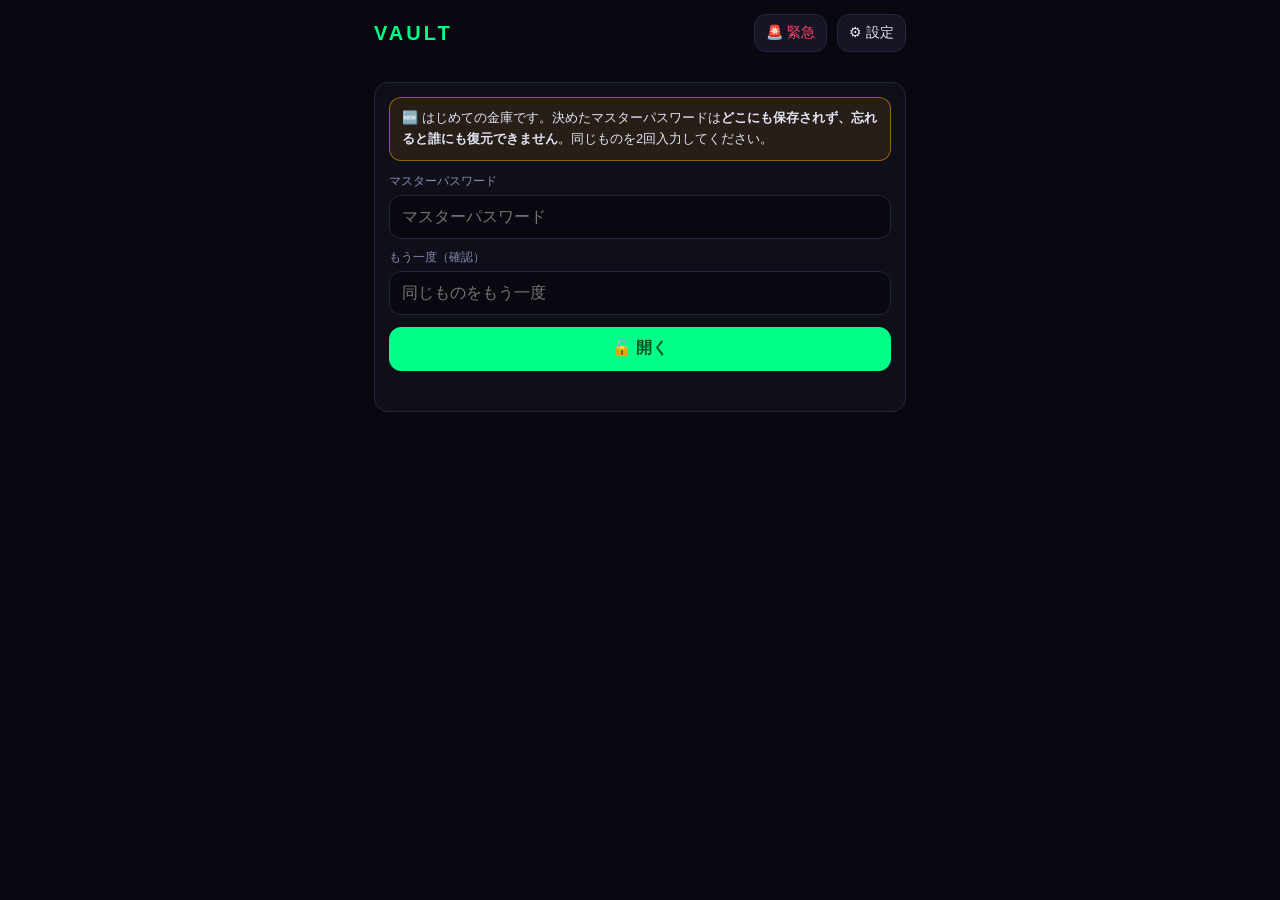
==== commit ab61d0e1: "update crypto-vault" ====
--- a/index.html
+++ b/index.html
@@ -26,8 +26,12 @@
 .sec{margin-top:10px;padding:10px;background:var(--bg);border-radius:10px;font-family:ui-monospace,Menlo,monospace;font-size:14px;word-break:break-all;white-space:pre-wrap}
 #sync{font-size:12px;color:var(--mut);padding:2px 0 8px;min-height:20px}
 [hidden]{display:none!important}
+.bar{height:8px;background:var(--bd);border-radius:4px;overflow:hidden;margin:6px 0}.bar i{display:block;height:100%;background:var(--green)}
+.bd{display:inline-block;font-size:11px;padding:2px 8px;border-radius:10px;margin:0 4px 4px 0;border:1px solid var(--bd);color:var(--mut)}.bd.r{color:var(--red);border-color:var(--red)}.bd.a{color:var(--amber);border-color:var(--amber)}.bd.g{color:var(--green);border-color:var(--green)}
+details.st{background:var(--sf);border:1px solid var(--bd);border-radius:12px;margin-bottom:8px}details.st summary{padding:12px;display:flex;gap:10px;align-items:center;font-weight:700;list-style:none}details.st summary::-webkit-details-marker{display:none}details.st .bdy{padding:0 12px 12px;font-size:14px;line-height:1.75;color:var(--tx)}details.st input[type=checkbox]{width:22px;height:22px;flex:none}
+.inc-note{font-size:12px;color:var(--mut);line-height:1.7}
 </style></head><body>
-<header><b>VAULT</b><button id="bSet" class="sm">⚙ 設定</button><button id="bLock" class="sm" hidden>🔒 ロック</button></header>
+<header><b>VAULT</b><button id="bInc" class="sm dg">🚨 緊急</button><button id="bSet" class="sm">⚙ 設定</button><button id="bLock" class="sm" hidden>🔒 ロック</button></header>
 <div id="sync"></div>
 
 <section id="lockV">
@@ -57,6 +61,20 @@
   <div id="list"></div>
 </section>
 
+<section id="incV" hidden>
+  <div class="warn" style="border-color:var(--red);background:rgba(255,68,102,.10)"><b>🚨 緊急対応</b><br>情報が漏れた・乗っ取られたかもしれないときの手順です。<b>落ち着いて、上から順に。</b>チェックは端末に残ります。</div>
+  <div class="card"><div class="row"><b style="flex:1">進み具合</b><span id="incPct">0/8</span></div><div class="bar"><i id="incBar" style="width:0"></i></div><div class="inc-note" id="incSince"></div></div>
+  <div id="incSteps"></div>
+  <div class="card"><b>🔎 金庫のパスワードを漏洩チェック</b>
+    <div class="inc-note" style="margin:6px 0">既知の漏洩データにあるか、使い回し・短すぎがないかを調べます。パスワードそのものは送らず、ハッシュの先頭5文字だけを使います（Have I Been Pwned の k-匿名性方式）。</div>
+    <button id="bScan" class="go" style="width:100%">🔎 調べる</button><div id="scanMsg" class="msg"></div></div>
+  <div class="card"><div class="row"><b style="flex:1">🔄 アカウント見直し（危ない順）</b><span id="acctPct"></span></div>
+    <div class="inc-note" style="margin:6px 0"><b>順番：</b>①サービス側でパスワードを変える（新しいものを自動で作り、コピーします）→ ②ここに「上書き保存」。保存した時点で「変更済み」になります。</div>
+    <div id="acctList"></div></div>
+  <div class="card"><b>📞 相談先</b><div class="inc-note" style="margin-top:6px;font-size:13px">お金や個人情報の被害があるときは、早めに相談してください（番号は必ず公式サイトで確認）。<br>・警察のサイバー犯罪相談窓口（警察相談専用電話 <b>#9110</b>、または都道府県警のサイト）<br>・消費者ホットライン <b>188</b><br>・IPA 情報セキュリティ安心相談窓口<br>・クレジットカード会社・銀行の紛失／不正利用の窓口（カード裏面の番号）</div></div>
+  <div class="row"><button id="bIncCopy" class="sm">📄 記録をコピー</button><button id="bIncReset" class="sm dg">最初からやり直す</button></div><div id="incMsg" class="msg"></div>
+  <button id="bIncBack" style="width:100%;margin-top:10px">← もどる</button>
+</section>
 <section id="setV" hidden>
   <div class="card"><b>☁ クラウド同期（端末をまたぐとき）</b>
     <label>エンドポイント</label><input id="ep" placeholder="https://sync-worker.xxxx.workers.dev" autocomplete="off">
@@ -88,7 +106,7 @@
   const km=await crypto.subtle.importKey('raw',str2buf(pw),'PBKDF2',false,['deriveKey']);
   return crypto.subtle.deriveKey({name:'PBKDF2',salt,iterations:200000,hash:'SHA-256'},km,{name:'AES-GCM',length:256},true,['encrypt','decrypt']);
 }
-let key=null,editing=null,lastTouch=Date.now(),hiddenAt=0,syncing=false,tSync=null;
+let wantInc=false,fromInc=false,STAT={},key=null,editing=null,lastTouch=Date.now(),hiddenAt=0,syncing=false,tSync=null;
 function ls(k){try{return localStorage.getItem(k)}catch(e){return null}}
 function lset(k,v){try{localStorage.setItem(k,v)}catch(e){}}
 function getSalt(){let h=ls(K_SALT);if(!h){h=buf2hex(crypto.getRandomValues(new Uint8Array(16)));lset(K_SALT,h)}return hex2buf(h)}
@@ -101,12 +119,12 @@
 function toast(m){say('addMsg',m,'ok');setTimeout(()=>{if($('addMsg').textContent===m)say('addMsg','')},2500)}
 
 // ---- 画面 ----
-function show(v){['lockV','mainV','setV'].forEach(x=>$(x).hidden=(x!==v));$('bLock').hidden=!key;$('bSet').hidden=(v==='setV')}
+function show(v){['lockV','mainV','setV','incV'].forEach(x=>$(x).hidden=(x!==v));$('bLock').hidden=!key;$('bSet').hidden=(v==='setV');$('bInc').hidden=(v==='incV')}
 function showLock(){const first=!ls(K_SALT)&&!loadItems().length;$('firstNote').hidden=!first;$('pw2Box').hidden=!first;show('lockV')}
 $('bSet').onclick=()=>{$('ep').value=cfg().ep;$('tk').value=cfg().tk;show('setV')};
 $('bBack').onclick=()=>key?show('mainV'):showLock();
 $('bLock').onclick=lock;
-function lock(){key=null;editing=null;$('iTitle').value=$('iSecret').value='';$('pw').value=$('pw2').value='';$('list').innerHTML='';showLock()}
+function lock(){key=null;editing=null;STAT={};fromInc=false;$('iTitle').value=$('iSecret').value='';$('pw').value=$('pw2').value='';$('list').innerHTML='';showLock()}
 async function unlock(){
   const pw=$('pw').value;if(!pw){say('lockMsg','パスワードを入力してください','er');return}
   const first=!ls(K_SALT)&&!loadItems().length;
@@ -115,7 +133,7 @@
   try{
     const k=await deriveAesKey(pw,getSalt());const items=loadItems();
     if(items.length){await crypto.subtle.decrypt({name:'AES-GCM',iv:hex2buf(items[0].iv)},k,hex2buf(items[0].ct))}
-    key=k;$('pw').value=$('pw2').value='';say('lockMsg','');touch();show('mainV');render();schedSync(0);
+    key=k;$('pw').value=$('pw2').value='';say('lockMsg','');touch();render();schedSync(0);if(wantInc){wantInc=false;openInc()}else show('mainV');
   }catch(e){say('lockMsg','✗ パスワードが違うか、データが壊れています','er')}
 }
 $('bUnlock').onclick=unlock;$('pw').addEventListener('keydown',e=>{if(e.key==='Enter'&&$('pw2Box').hidden)unlock()});$('pw2').addEventListener('keydown',e=>{if(e.key==='Enter')unlock()});
@@ -136,20 +154,19 @@
   }catch(err){say('addMsg','処理に失敗しました（コピーが許可されていない可能性があります）','er')}
 });
 function endEdit(){editing=null;$('iTitle').value=$('iSecret').value='';$('formTitle').textContent='＋ 新しく入れる';$('bCancelEdit').hidden=true;$('bSave').textContent='＋ 暗号化して保存'}
-$('bCancelEdit').onclick=endEdit;
+$('bCancelEdit').onclick=()=>{endEdit();if(fromInc){fromInc=false;openInc()}};
 $('bSave').onclick=async()=>{
   if(!key)return;touch();const title=$('iTitle').value.trim(),secret=$('iSecret').value;if(!title||!secret){say('addMsg','タイトルと値を入れてください','er');return}
   const iv=crypto.getRandomValues(new Uint8Array(12));const ct=await crypto.subtle.encrypt({name:'AES-GCM',iv},key,str2buf(secret));
   const items=loadItems(),now=Date.now();
   if(editing){const it=items.find(i=>i.id===editing);if(it){it.title=title;it.iv=buf2hex(iv);it.ct=buf2hex(new Uint8Array(ct));it.updatedAt=now}}
   else items.push({id:now.toString(36)+Math.random().toString(36).slice(2,6),title,iv:buf2hex(iv),ct:buf2hex(new Uint8Array(ct)),createdAt:now});
-  saveItems(items);endEdit();changed();render();toast('保存しました')};
+  saveItems(items);endEdit();changed();render();toast('保存しました');if(fromInc){fromInc=false;openInc()}};
 // ---- パスワード生成 ----
 $('bGen').onclick=()=>{$('genBox').hidden=!$('genBox').hidden;if(!$('genBox').hidden)gen()};
-function gen(){const n=+$('len').value,sym=$('sym').checked;$('lenV').textContent=n;
-  const set='abcdefghijkmnopqrstuvwxyzABCDEFGHJKLMNPQRSTUVWXYZ23456789'+(sym?'!@#$%^&*-_=+?':'');let out='';const lim=Math.floor(256/set.length)*set.length;
-  while(out.length<n){const b=crypto.getRandomValues(new Uint8Array(n*2));for(const x of b){if(x<lim&&out.length<n)out+=set[x%set.length]}}
-  $('iSecret').value=out;$('genLen').textContent=n+'文字で作りました'}
+function genPw(n,sym){const set='abcdefghijkmnopqrstuvwxyzABCDEFGHJKLMNPQRSTUVWXYZ23456789'+(sym?'!@#$%^&*-_=+?':'');let out='';const lim=Math.floor(256/set.length)*set.length;
+  while(out.length<n){const b=crypto.getRandomValues(new Uint8Array(n*2));for(const x of b){if(x<lim&&out.length<n)out+=set[x%set.length]}}return out}
+function gen(){const n=+$('len').value,sym=$('sym').checked;$('lenV').textContent=n;$('iSecret').value=genPw(n,sym);$('genLen').textContent=n+'文字で作りました'}
 $('len').oninput=gen;$('sym').onchange=gen;
 
 // ---- 同期（端末内の暗号化済みデータだけを送る。形式は従来と互換）----
@@ -197,6 +214,70 @@
   else{const del=Object.assign({},loadDel(),j.deleted||{});const m=new Map();loadItems().concat(j.items).forEach(it=>{if(!del[it.id]){const o=m.get(it.id);if(!o||(it.updatedAt||it.createdAt||0)>=(o.updatedAt||o.createdAt||0))m.set(it.id,it)}});saveItems([...m.values()]);saveDel(del)}
   changed();say('bkMsg','読み込みました（'+loadItems().length+'件）。開き直してください','ok');if(key)lock()}catch(err){say('bkMsg',String(err.message||err),'er')}};
 
+
+// ---- 🚨 緊急対応 ----
+const K_INC='cryptovault_incident_v1';
+const STEPS=[
+ ['mail','① メールを守る（最優先）','他のサービスの「パスワードを忘れた」はメールに届きます。まずメールを守ります。<br>・新しい長いパスワードに変える<br>・ログイン履歴を見て、知らない端末・場所がないか確認<br>・「転送設定」「フィルタ」に身に覚えのないものがあれば削除<br>・回復用のメール／電話番号が自分のものか確認<br>・二段階認証を付ける'],
+ ['id','② Apple ID・Google・携帯キャリア','・パスワードを変更し、二段階認証を確認<br>・「サインインしている端末」を見て、知らない端末は削除<br>・携帯キャリア：ネットワーク暗証番号を変更、他社への転出（SIM乗っ取り）対策を設定'],
+ ['dev','③ 端末を点検する','・iPhone：設定 → 一般 → <b>VPNとデバイス管理</b>に、身に覚えのないプロファイルがないか見る（あれば削除）<br>・iOS を最新にする<br>・怪しいリンクやアプリを開いた覚えがあるときは、<b>別の安全な端末</b>でパスワードを変える'],
+ ['money','④ お金に関わるもの','・クレジットカード会社：利用明細を確認し、不審なら連絡して再発行<br>・銀行・証券・決済アプリ：パスワード変更＋二段階認証、振込・出金の通知をオン<br>・身に覚えのない請求は、すぐ各社へ連絡'],
+ ['check','⑤ 何が漏れたかを調べる','下の「🔎 漏洩チェック」で、金庫のパスワードが既知の漏洩データにあるか調べます。メールアドレスは <b>haveibeenpwned.com</b> で調べられます。漏れたパスワードと同じものを使い回しているサービスは、すべて変えます。'],
+ ['rot','⑥ 全アカウントのパスワードを変える','下の「アカウント見直し」で、危ない順に1つずつ。<b>サービス側で変更 → 金庫に保存</b>の順番です。サービスごとに別の、長い（16文字以上）ランダムなパスワードにします。'],
+ ['mfa','⑦ 二段階認証を付ける','SMS より、認証アプリか<b>パスキー</b>が安全です。メール・お金・ID系から付けます。'],
+ ['rec','⑧ 記録して、相談する','いつ・何が起きたか・どこへ連絡したかを残します（下の「記録をコピー」）。被害があるときは、下の「相談先」へ。']];
+function incLoad(){try{const o=JSON.parse(ls(K_INC)||'{}')||{};o.steps=o.steps||{};o.mfa=o.mfa||{};return o}catch(e){return{steps:{},mfa:{}}}}
+function incSave(o){lset(K_INC,JSON.stringify(o))}
+function fmtD(t){const d=new Date(t);return (d.getMonth()+1)+'/'+d.getDate()+' '+String(d.getHours()).padStart(2,'0')+':'+String(d.getMinutes()).padStart(2,'0')}
+function openInc(){const o=incLoad();if(!o.since){o.since=Date.now();incSave(o)}show('incV');renderInc();window.scrollTo(0,0)}
+$('bInc').onclick=()=>openInc();
+$('bIncBack').onclick=()=>key?show('mainV'):showLock();
+function renderInc(){const o=incLoad();const done=STEPS.filter(x=>o.steps[x[0]]).length;
+  $('incPct').textContent=done+'/'+STEPS.length;$('incBar').style.width=(done/STEPS.length*100)+'%';$('incSince').textContent='対応を始めた日時：'+fmtD(o.since||Date.now())+'（これ以降に保存したパスワードが「変更済み」になります）';
+  $('incSteps').innerHTML=STEPS.map(x=>'<details class="st"><summary><input type="checkbox" data-s="'+x[0]+'"'+(o.steps[x[0]]?' checked':'')+'><span style="flex:1">'+x[1]+'</span></summary><div class="bdy">'+x[2]+'</div></details>').join('');
+  renderAcct()}
+$('incSteps').addEventListener('click',e=>{const c=e.target.closest('input[data-s]');if(!c)return;e.stopPropagation();const o=incLoad();o.steps[c.dataset.s]=c.checked;incSave(o);renderInc()});
+function acctRows(){const o=incLoad(),since=o.since||0;
+  return loadItems().map(i=>{const st=STAT[i.id]||{};const upd=i.updatedAt||0;const ok=upd>=since;const mfa=!!o.mfa[i.id];
+    const pri=(st.n>0?0:st.reuse?1:st.weak?2:3)+(ok?10:0);return{i,st,ok,mfa,pri,upd}}).sort((a,b)=>a.pri-b.pri||a.upd-b.upd)}
+function renderAcct(){const rows=acctRows();const done=rows.filter(r=>r.ok).length;$('acctPct').textContent=rows.length?done+'/'+rows.length+' 変更済み':'';
+  if(!key){$('acctList').innerHTML='<div class="inc-note">金庫を開くと、ここに全アカウントが並びます。</div><button id="bIncUnlock" class="sm" style="margin-top:8px">🔓 金庫を開く</button>';return}
+  if(!rows.length){$('acctList').innerHTML='<div class="inc-note">金庫にまだ何も入っていません。使っているサービスを「＋新しく入れる」で登録していくと、ここで見直せます。</div>';return}
+  $('acctList').innerHTML=rows.map(r=>'<div class="card" data-id="'+esc(r.i.id)+'" style="margin-bottom:8px;padding:12px"><div class="t" style="font-weight:700;word-break:break-all">'+esc(r.i.title)+'</div><div style="margin:6px 0">'
+    +(r.st.n>0?'<span class="bd r">⚠ 漏洩データにあり（'+r.st.n.toLocaleString('ja-JP')+'回）</span>':r.st.n===0?'<span class="bd g">漏洩データにはなし</span>':'')
+    +(r.st.reuse?'<span class="bd r">使い回し</span>':'')+(r.st.weak?'<span class="bd a">短い（12文字未満）</span>':'')+(r.st.skip?'<span class="bd">メモ扱い</span>':'')
+    +(r.ok?'<span class="bd g">✔ 変更済み</span>':'<span class="bd a">未変更</span>')+(r.mfa?'<span class="bd g">🔐 二段階認証</span>':'')+'</div>'
+    +'<div class="row"><button class="sm go" data-r="rot">🔄 新しいパスワードで直す</button><button class="sm" data-r="mfa">'+(r.mfa?'二段階認証：オン ✓':'二段階認証をつけた')+'</button></div></div>').join('')}
+$('acctList').addEventListener('click',async e=>{
+  if(e.target.id==='bIncUnlock'){wantInc=true;showLock();return}
+  const b=e.target.closest('[data-r]');if(!b||!key)return;touch();const id=b.closest('[data-id]').dataset.id;
+  if(b.dataset.r==='mfa'){const o=incLoad();o.mfa[id]=!o.mfa[id];incSave(o);renderAcct();return}
+  if(b.dataset.r==='rot'){const it=loadItems().find(i=>i.id===id);if(!it)return;const pw=genPw(20,true);
+    try{await navigator.clipboard.writeText(pw);setTimeout(()=>{navigator.clipboard.writeText('').catch(()=>{})},60000)}catch(x){}
+    editing=id;fromInc=true;$('iTitle').value=it.title;$('iSecret').value=pw;$('formTitle').textContent='🔄 新しいパスワード';$('bCancelEdit').hidden=false;$('bSave').textContent='✓ サービス側で変えたので、上書き保存';
+    show('mainV');window.scrollTo(0,0);say('addMsg','① 先にサービス側で、コピー済みのこのパスワードに変更 → ② この画面で「上書き保存」。（クリップボードは60秒で消えます）','ok')}});
+// 漏洩チェック（HIBP k-匿名性）
+async function sha1hex(t){return buf2hex(await crypto.subtle.digest('SHA-1',str2buf(t))).toUpperCase()}
+async function pwnedCount(pw){const h=await sha1hex(pw),pre=h.slice(0,5),suf=h.slice(5);
+  const r=await fetchT('https://api.pwnedpasswords.com/range/'+pre,{headers:{'Add-Padding':'true'}},15000);if(!r.ok)throw new Error('HTTP '+r.status);
+  for(const line of (await r.text()).split(/\r?\n/)){const p=line.split(':');if(p[0]===suf)return parseInt(p[1],10)||0}return 0}
+$('bScan').onclick=async()=>{if(!key){say('scanMsg','先に金庫を開いてください','er');return}touch();const items=loadItems();if(!items.length){say('scanMsg','金庫が空です','er');return}
+  $('bScan').disabled=true;STAT={};const pws={};let n=0,bad=0,fail=0;
+  try{for(const it of items){say('scanMsg','調べています… '+(++n)+'/'+items.length);let v='';try{v=await decItem(it.id)}catch(e){continue}
+      const pw=v.split(/\r?\n/)[0].trim();const st=STAT[it.id]={};
+      if(pw.length<4||pw.length>64||v.length>200){st.skip=true;continue}
+      (pws[pw]=pws[pw]||[]).push(it.id);if(pw.length<12)st.weak=true;
+      try{st.n=await pwnedCount(pw);if(st.n>0)bad++}catch(e){fail++}}
+    Object.values(pws).forEach(a=>{if(a.length>1)a.forEach(id=>{STAT[id].reuse=true})});
+    const reuse=Object.values(STAT).filter(s=>s.reuse).length;
+    say('scanMsg','完了：漏洩データにあった '+bad+' 件／使い回し '+reuse+' 件'+(fail?'／通信できず '+fail+' 件':'')+'。下のリストの上に、危ないものが並びました。',bad||reuse?'er':'ok');
+    const o=incLoad();o.steps.check=true;incSave(o);renderInc()}
+  finally{$('bScan').disabled=false}};
+$('bIncCopy').onclick=async()=>{const o=incLoad(),rows=key?acctRows():[];
+  const t=['【緊急対応の記録】','開始：'+fmtD(o.since||Date.now()),'','■ 手順',...STEPS.map(x=>(o.steps[x[0]]?'[x] ':'[ ] ')+x[1]),'','■ アカウント（パスワードは含みません）',...rows.map(r=>(r.ok?'[変更済] ':'[未変更] ')+r.i.title+(r.st.n>0?' / 漏洩あり':'')+(r.st.reuse?' / 使い回し':'')+(r.mfa?' / 二段階認証':''))].join('\n');
+  try{await navigator.clipboard.writeText(t);say('incMsg','コピーしました（パスワードは含まれません）','ok')}catch(e){say('incMsg','コピーできませんでした','er')}};
+$('bIncReset').onclick=()=>{if(!confirm('チェックと開始日時を消して、最初からやり直しますか？（金庫の中身は消えません）'))return;try{localStorage.removeItem(K_INC)}catch(e){}openInc()};
+
 // ---- 自動ロック ----
 function touch(){lastTouch=Date.now()}
 ['click','keydown','touchstart'].forEach(ev=>document.addEventListener(ev,touch,{passive:true}));
@@ -205,7 +286,7 @@
 window.addEventListener('online',()=>schedSync(500));
 try{if(navigator.storage&&navigator.storage.persist)navigator.storage.persist()}catch(e){}
 if('serviceWorker' in navigator&&location.protocol.startsWith('http')){navigator.serviceWorker.register('sw.js').catch(()=>{})}
-showLock();if(cfg().ep)schedSync(1500);
+showLock();if(cfg().ep)schedSync(1500);if(location.hash==='#incident')openInc();
 window.__vault={loadItems,deriveAesKey,syncNow};
 })();
 </script></body></html>
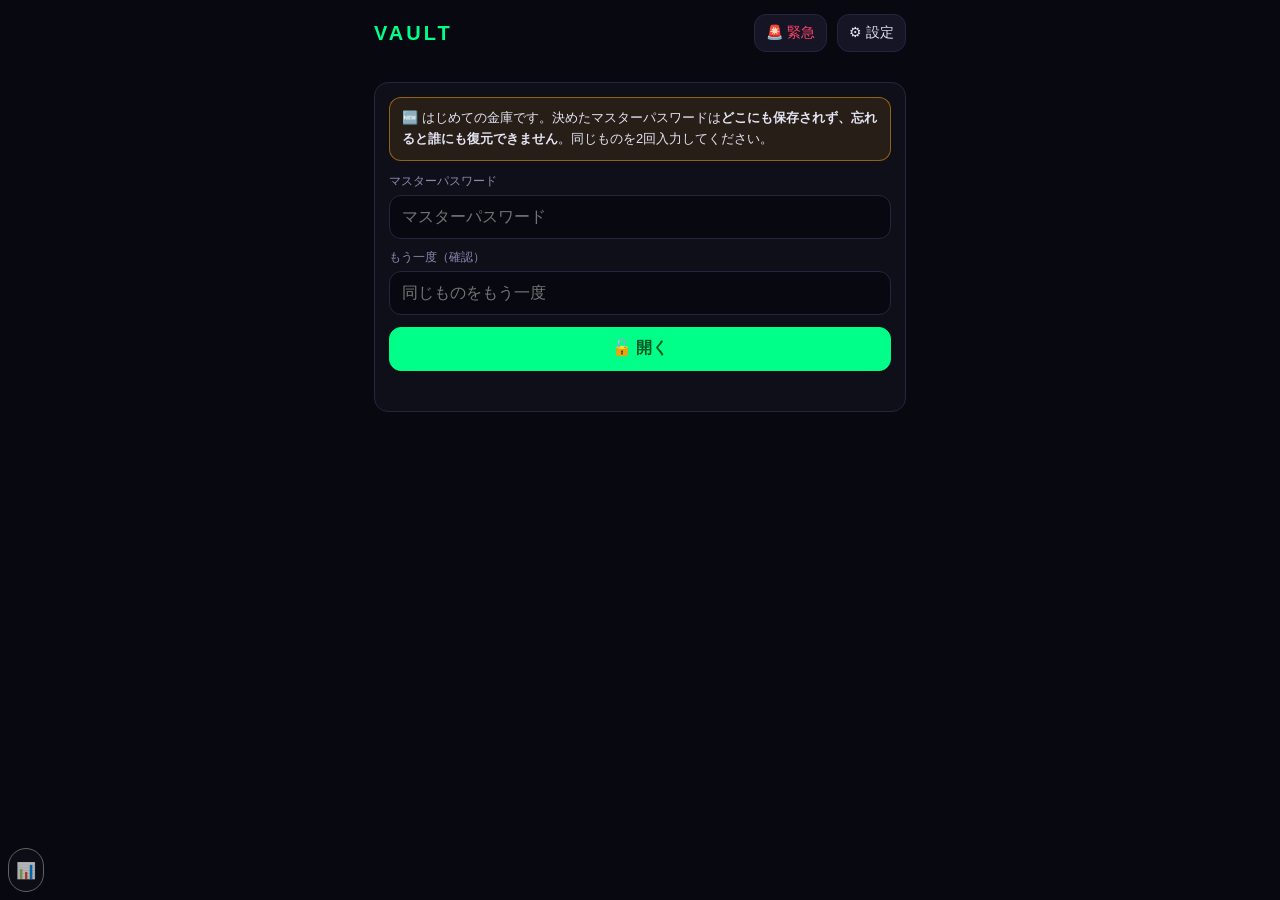
==== commit bca06d09: "add storage size button" ====
--- a/index.html
+++ b/index.html
@@ -289,4 +289,72 @@
 showLock();if(cfg().ep)schedSync(1500);if(location.hash==='#incident')openInc();
 window.__vault={loadItems,deriveAesKey,syncNow};
 })();
-</script></body></html>
+</script><!-- 保存量を見るボタン（キー名とサイズだけ。中身は出さない） -->
+<button id="stoProbe" aria-label="保存量" style="position:fixed;left:8px;bottom:calc(env(safe-area-inset-bottom,0px) + 8px);z-index:2147483000;width:36px;height:36px;border-radius:18px;border:1px solid #888;background:rgba(20,20,30,.75);color:#fff;font-size:16px;padding:0;opacity:.7">📊</button>
+<dialog id="stoProbeDlg" style="max-width:92vw;width:520px;background:#14161f;color:#e8e8ee;border:1px solid #444;border-radius:12px;padding:12px">
+<div style="font-weight:700;margin-bottom:6px">📊 このアプリの保存量</div>
+<div style="font-size:12px;opacity:.7;margin-bottom:6px">キー名とサイズだけを出します。中身は出しません。</div>
+<pre id="stoProbeOut" style="white-space:pre-wrap;font-size:12px;max-height:50vh;overflow:auto;background:#0c0d14;color:#e8e8ee;border:1px solid #333;border-radius:8px;padding:8px;margin:0"></pre>
+<div id="stoProbeMsg" style="font-size:13px;min-height:18px;color:#f5c542"></div>
+<div style="display:flex;gap:8px;justify-content:flex-end;margin-top:8px"><button id="stoProbeX" type="button">閉じる</button><button id="stoProbeCp" type="button">📋 コピー</button></div>
+</dialog>
+<script>
+(function(){
+var g=function(id){return document.getElementById(id)};
+var KB=function(n){return n<1024?n+'B':n<1048576?(n/1024).toFixed(n<10240?1:0)+'KB':(n/1048576).toFixed(2)+'MB'};
+async function idbList(L){
+  if(!indexedDB||!indexedDB.databases){L.push('IndexedDB 一覧を取得できません');return}
+  var dbs=[];try{dbs=await indexedDB.databases()}catch(e){L.push('IndexedDB 一覧を取得できません');return}
+  L.push('IndexedDB '+dbs.length+'個');
+  for(var d of dbs){
+    if(!d.name)continue;
+    try{
+      var db=await new Promise(function(ok,ng){var r=indexedDB.open(d.name);r.onsuccess=function(){ok(r.result)};r.onerror=function(){ng(r.error)};r.onblocked=function(){ng(new Error('blocked'))}});
+      var sz=0,cnt=0,capped=false,stores=[].slice.call(db.objectStoreNames);
+      for(var s of stores){
+        await new Promise(function(res){
+          try{
+            var st=db.transaction(s,'readonly').objectStore(s),c=0,b=0,q=st.openCursor();
+            q.onsuccess=function(){
+              var cur=q.result;
+              if(!cur||c>=3000){if(cur)capped=true;cnt+=c;sz+=b;res();return}
+              c++;
+              try{var v=cur.value;b+=(v instanceof Blob)?v.size:JSON.stringify(v).length*2}catch(e){b+=200}
+              cur.continue();
+            };
+            q.onerror=function(){res()};
+          }catch(e){res()}
+        });
+      }
+      db.close();
+      L.push('  '+d.name+' '+KB(sz)+(capped?'以上':'')+' 件数='+cnt+(capped?'以上':'')+' 保管庫='+stores.length);
+    }catch(e){L.push('  '+d.name+' 読めませんでした')}
+  }
+}
+async function report(){
+  var L=[(document.title||'app')+' 保存量 '+new Date().toLocaleString('ja-JP')+' '+location.origin+location.pathname];
+  var tot=0,keys=[];
+  try{for(var i=0;i<localStorage.length;i++){var k=localStorage.key(i),v=localStorage.getItem(k)||'',sz=(k.length+v.length)*2;tot+=sz;keys.push([k,sz])}}catch(e){L.push('localStorage を読めません')}
+  keys.sort(function(a,b){return b[1]-a[1]});
+  L.push('localStorage 合計 '+KB(tot)+'（目安の上限5MBの '+Math.round(tot/5242880*100)+'%） キー数='+keys.length);
+  keys.slice(0,15).forEach(function(x){L.push('  '+x[0]+' '+KB(x[1]))});
+  try{await idbList(L)}catch(e){L.push('IndexedDB の確認に失敗しました')}
+  try{
+    if(navigator.storage&&navigator.storage.estimate){var e=await navigator.storage.estimate();L.push('端末全体 使用 '+KB(e.usage||0)+' / 見積上限 '+KB(e.quota||0))}
+    if(navigator.storage&&navigator.storage.persisted){L.push('消えにくい設定 persisted='+await navigator.storage.persisted())}
+  }catch(e){}
+  return L.join('\n');
+}
+g('stoProbe').onclick=async function(){
+  g('stoProbeOut').textContent='調べています…';g('stoProbeMsg').textContent='';
+  g('stoProbeDlg').showModal();
+  try{g('stoProbeOut').textContent=await report()}catch(e){g('stoProbeOut').textContent='調べられませんでした: '+e}
+};
+g('stoProbeX').onclick=function(){g('stoProbeDlg').close()};
+g('stoProbeCp').onclick=async function(){
+  try{await navigator.clipboard.writeText(g('stoProbeOut').textContent);g('stoProbeMsg').textContent='コピーしました'}
+  catch(e){g('stoProbeMsg').textContent='コピーできません。文字を長押しで選んでコピーしてください'}
+};
+})();
+</script>
+</body></html>
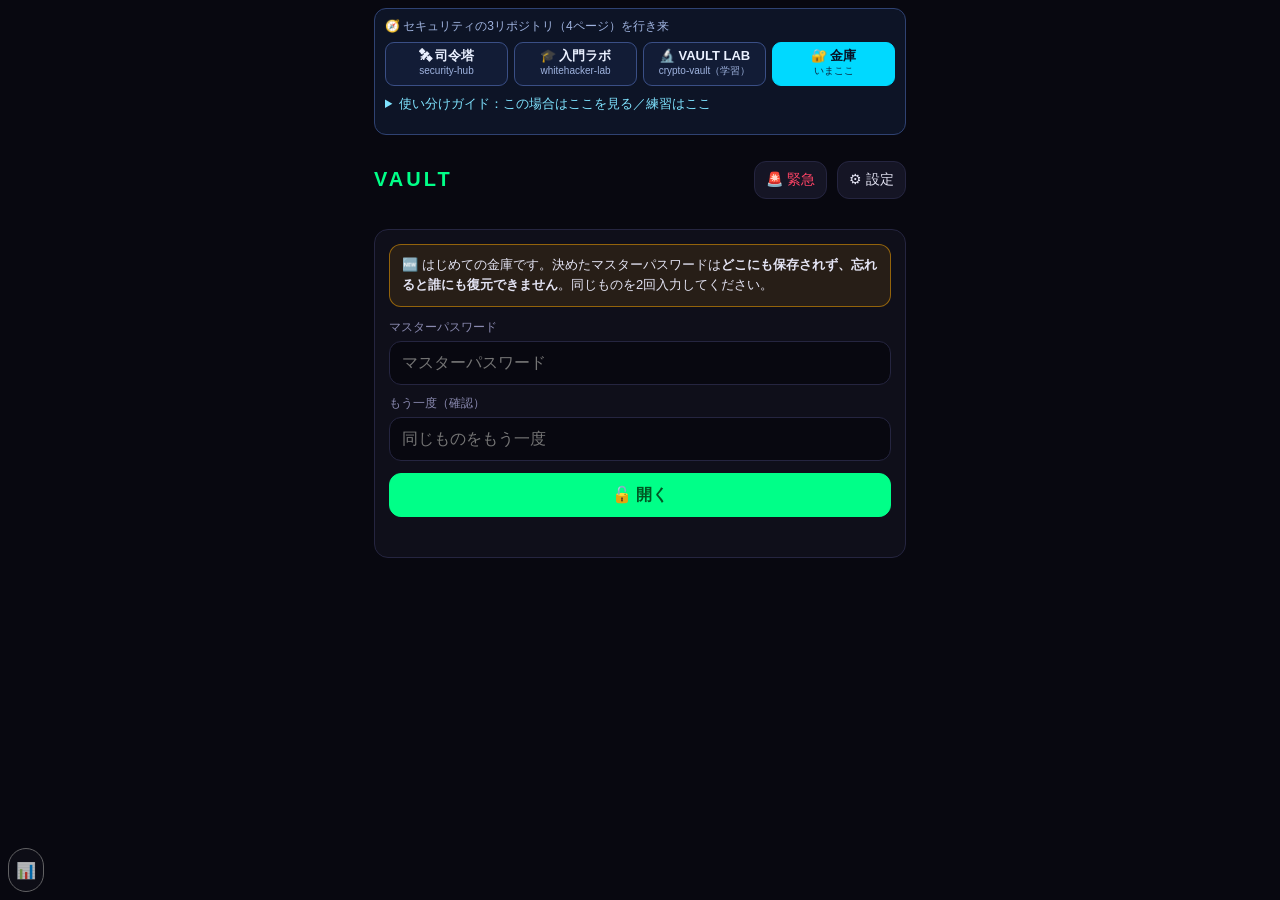
==== commit 2b8c9b0f: "update crypto-vault" ====
--- a/index.html
+++ b/index.html
@@ -31,6 +31,35 @@
 details.st{background:var(--sf);border:1px solid var(--bd);border-radius:12px;margin-bottom:8px}details.st summary{padding:12px;display:flex;gap:10px;align-items:center;font-weight:700;list-style:none}details.st summary::-webkit-details-marker{display:none}details.st .bdy{padding:0 12px 12px;font-size:14px;line-height:1.75;color:var(--tx)}details.st input[type=checkbox]{width:22px;height:22px;flex:none}
 .inc-note{font-size:12px;color:var(--mut);line-height:1.7}
 </style></head><body>
+<div id="ecoNav" role="navigation" aria-label="セキュリティ3アプリ"><style>#ecoNav{font:13px/1.55 -apple-system,"Hiragino Sans","Noto Sans JP",sans-serif;background:#0d1426;border:1px solid #2f4272;border-radius:12px;margin:8px 0 12px;padding:8px 10px;color:#eaf0ff;text-align:left;letter-spacing:0;text-transform:none}
+#ecoNav *{box-sizing:border-box;font-family:inherit;letter-spacing:0;text-transform:none}
+#ecoNav .en-t{display:block;font-size:12px;color:#9fb3df;margin-bottom:6px}
+#ecoNav .en-row{display:grid;grid-template-columns:repeat(4,1fr);gap:6px}
+#ecoNav .en-i{display:block;min-height:44px;padding:5px 4px;border-radius:9px;border:1px solid #3a4f86;background:#121c36;color:#eaf0ff;text-decoration:none;text-align:center;line-height:1.3}
+#ecoNav .en-i b{display:block;font-size:13px;font-weight:700;white-space:nowrap}
+#ecoNav .en-i small{display:block;font-size:10px;color:#9fb3df;white-space:nowrap;overflow:hidden;text-overflow:ellipsis}
+#ecoNav .en-i.here{background:#00d9ff;border-color:#00d9ff;color:#061024}
+#ecoNav .en-i.here small{color:#0b2a44}
+#ecoNav details{margin-top:8px}
+#ecoNav summary{cursor:pointer;color:#7fe3ff;font-size:13px;min-height:32px}
+#ecoNav table{width:100%;border-collapse:collapse;margin-top:6px;font-size:13px}
+#ecoNav td{border-top:1px solid #2a3a63;padding:5px 4px;vertical-align:top}
+#ecoNav td:first-child{color:#9fb3df;width:46%}
+#ecoNav .en-flow{margin-top:8px;padding:8px;border:1px dashed #3a4f86;border-radius:9px;font-size:12px;line-height:1.7;color:#cfe0ff}
+#ecoNav .en-flow b{color:#fff}
+@media (max-width:560px){#ecoNav .en-row{grid-template-columns:repeat(2,1fr)}}
+#ecoNav .en-g{display:grid;grid-template-columns:1fr auto auto;gap:5px 6px;align-items:center;margin-top:6px}
+#ecoNav .en-g .h{font-size:11px;color:#9fb3df}
+#ecoNav .en-g .q{font-size:13px;color:#eaf0ff;line-height:1.4}
+#ecoNav .en-g a{display:block;min-height:36px;padding:6px 8px;border-radius:8px;border:1px solid #3a4f86;background:#121c36;color:#7fe3ff;text-decoration:none;font-size:12px;font-weight:700;white-space:nowrap;text-align:center;line-height:1.5}
+#ecoNav .en-g a.pr{color:#ffd37f}
+#ecoNav .en-s{margin-top:8px;font-size:12px;color:#cfe0ff;line-height:1.8}
+#ecoNav .en-s a{color:#7fe3ff}</style>
+<span class="en-t">🧭 セキュリティの3リポジトリ（4ページ）を行き来</span>
+<div class="en-row"><a class="en-i" href="https://norinori-jan.github.io/security-hub/"><b>🛰 司令塔</b><small>security-hub</small></a><a class="en-i" href="https://norinori-jan.github.io/whitehacker-lab/"><b>🎓 入門ラボ</b><small>whitehacker-lab</small></a><a class="en-i" href="https://norinori-jan.github.io/crypto-vault/lab.html"><b>🔬 VAULT LAB</b><small>crypto-vault（学習）</small></a><span class="en-i here" aria-current="page"><b>🔐 金庫</b><small>いまここ</small></span></div>
+<details><summary>使い分けガイド：この場合はここを見る／練習はここ</summary>
+<div class="en-g"><span class="h">こんな時は…</span><span class="h">📖 見る</span><span class="h">🧪 練習</span><span class="q">SQLi・XSS・CSRF・ハッシュ（攻撃の仕組み）</span><a href="https://norinori-jan.github.io/whitehacker-lab/#t=sqli">入門ラボ</a><a class="pr" href="https://norinori-jan.github.io/crypto-vault/lab.html#attack">VAULT LAB</a><span class="q">暗号化・鍵・乱数（AES, PBKDF2, ECDH）</span><a href="https://norinori-jan.github.io/whitehacker-lab/#t=aes">入門ラボ</a><a class="pr" href="https://norinori-jan.github.io/crypto-vault/lab.html#crypto">VAULT LAB</a><span class="q">JWT・HTTPヘッダー・Cookie（通信を読む）</span><a href="https://norinori-jan.github.io/whitehacker-lab/#t=http">入門ラボ</a><a class="pr" href="https://norinori-jan.github.io/crypto-vault/lab.html#packet">VAULT LAB</a><span class="q">CTF（謎解きで腕試し）</span><a href="https://norinori-jan.github.io/whitehacker-lab/#m=ctf">入門ラボ</a><a class="pr" href="https://norinori-jan.github.io/crypto-vault/lab.html#ctf">VAULT LAB</a><span class="q">脅威の洗い出し（STRIDE）</span><a href="https://norinori-jan.github.io/whitehacker-lab/#m=stride">入門ラボ</a><a class="pr" href="https://norinori-jan.github.io/crypto-vault/lab.html#threat">VAULT LAB</a></div><div class="en-s">📈 進み具合・脆弱性ニュース → <a href="https://norinori-jan.github.io/security-hub/">🛰 司令塔</a><br>🔑 パスワード・秘密のメモをしまう → <a href="https://norinori-jan.github.io/crypto-vault/">🔐 金庫</a>（学習とは別・毎日使う本番）</div><div class="en-flow"><b>使い分け</b><br>① <b>📖 入門ラボ</b>で意味と図解を読む（やさしい説明）<br>② <b>🧪 VAULT LAB</b>で本物に近い実験をする（より本格的）<br>③ <b>🛰 司令塔</b>で進み具合を確認（入門ラボの進み具合が届く／VAULT LABは別記録）<br>🔐 金庫は学習と<b>独立</b>。練習データは入りません。</div>
+</details></div>
 <header><b>VAULT</b><button id="bInc" class="sm dg">🚨 緊急</button><button id="bSet" class="sm">⚙ 設定</button><button id="bLock" class="sm" hidden>🔒 ロック</button></header>
 <div id="sync"></div>
 
